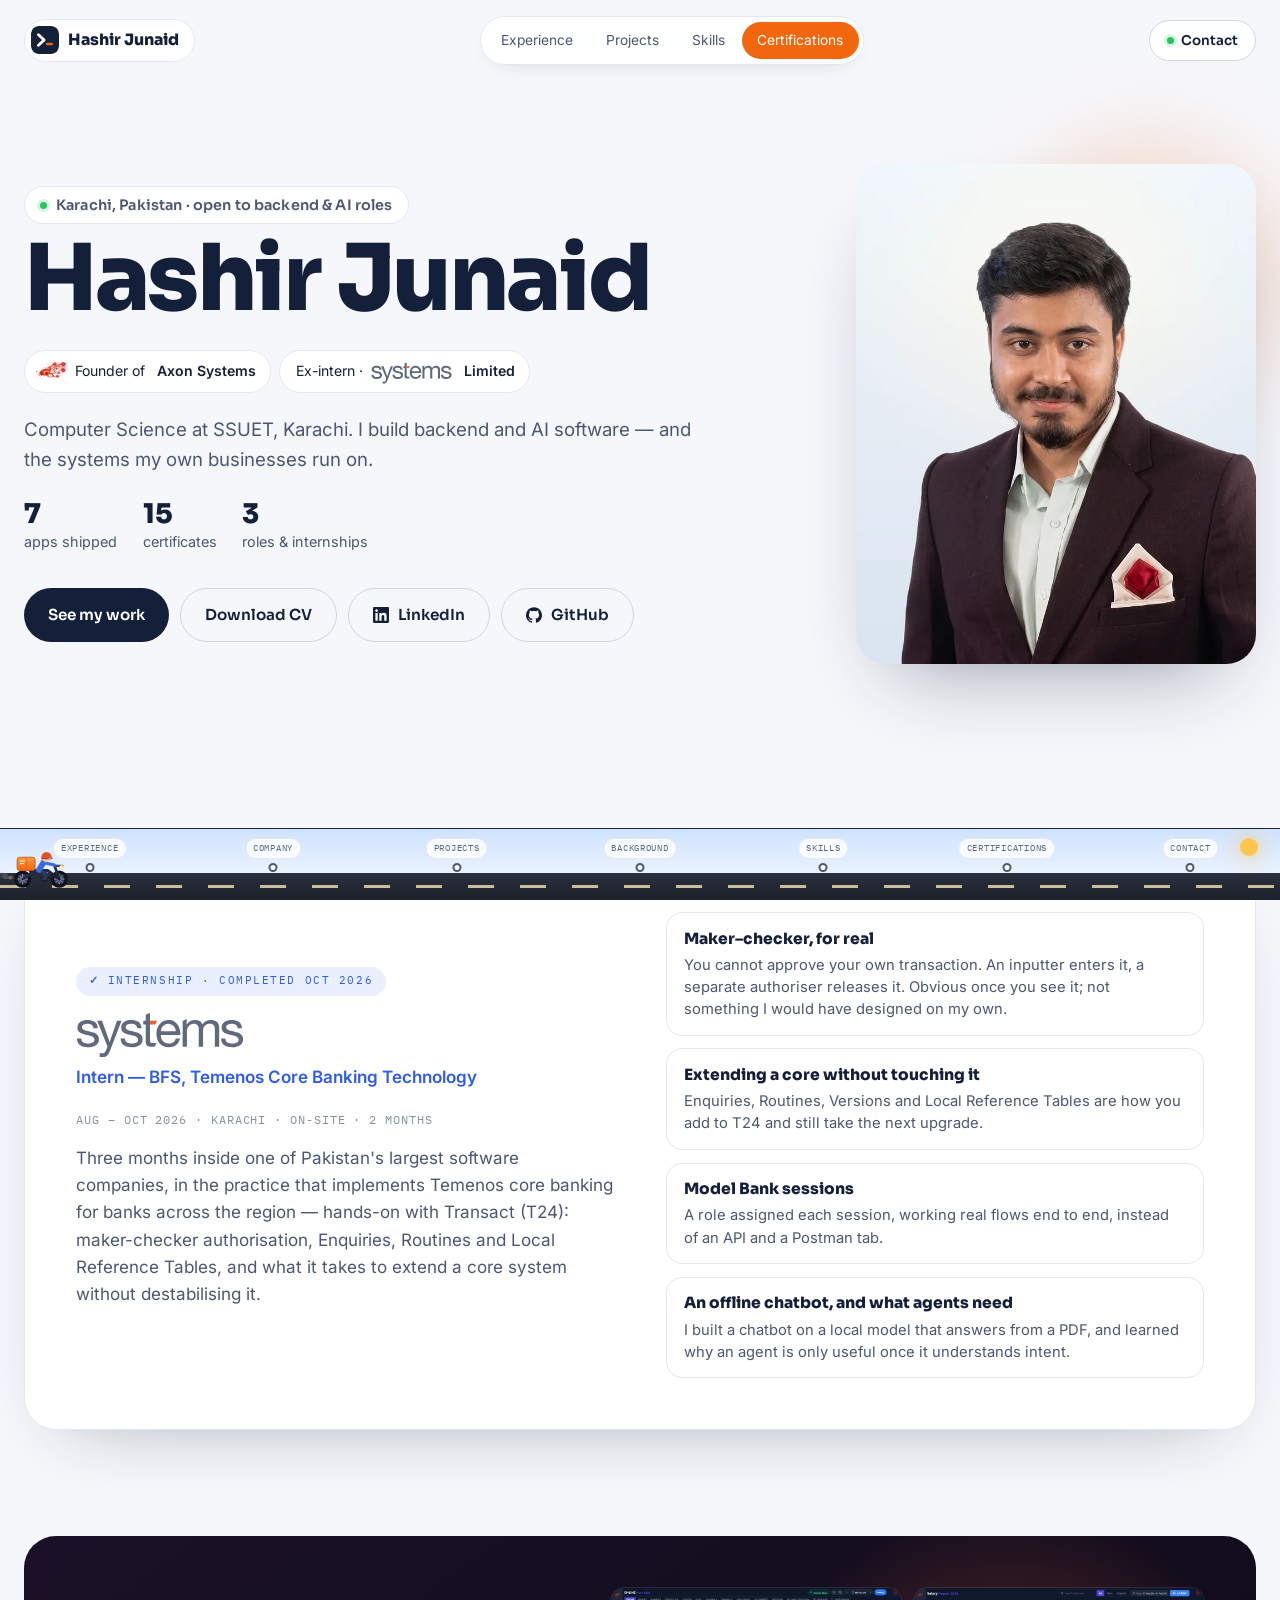
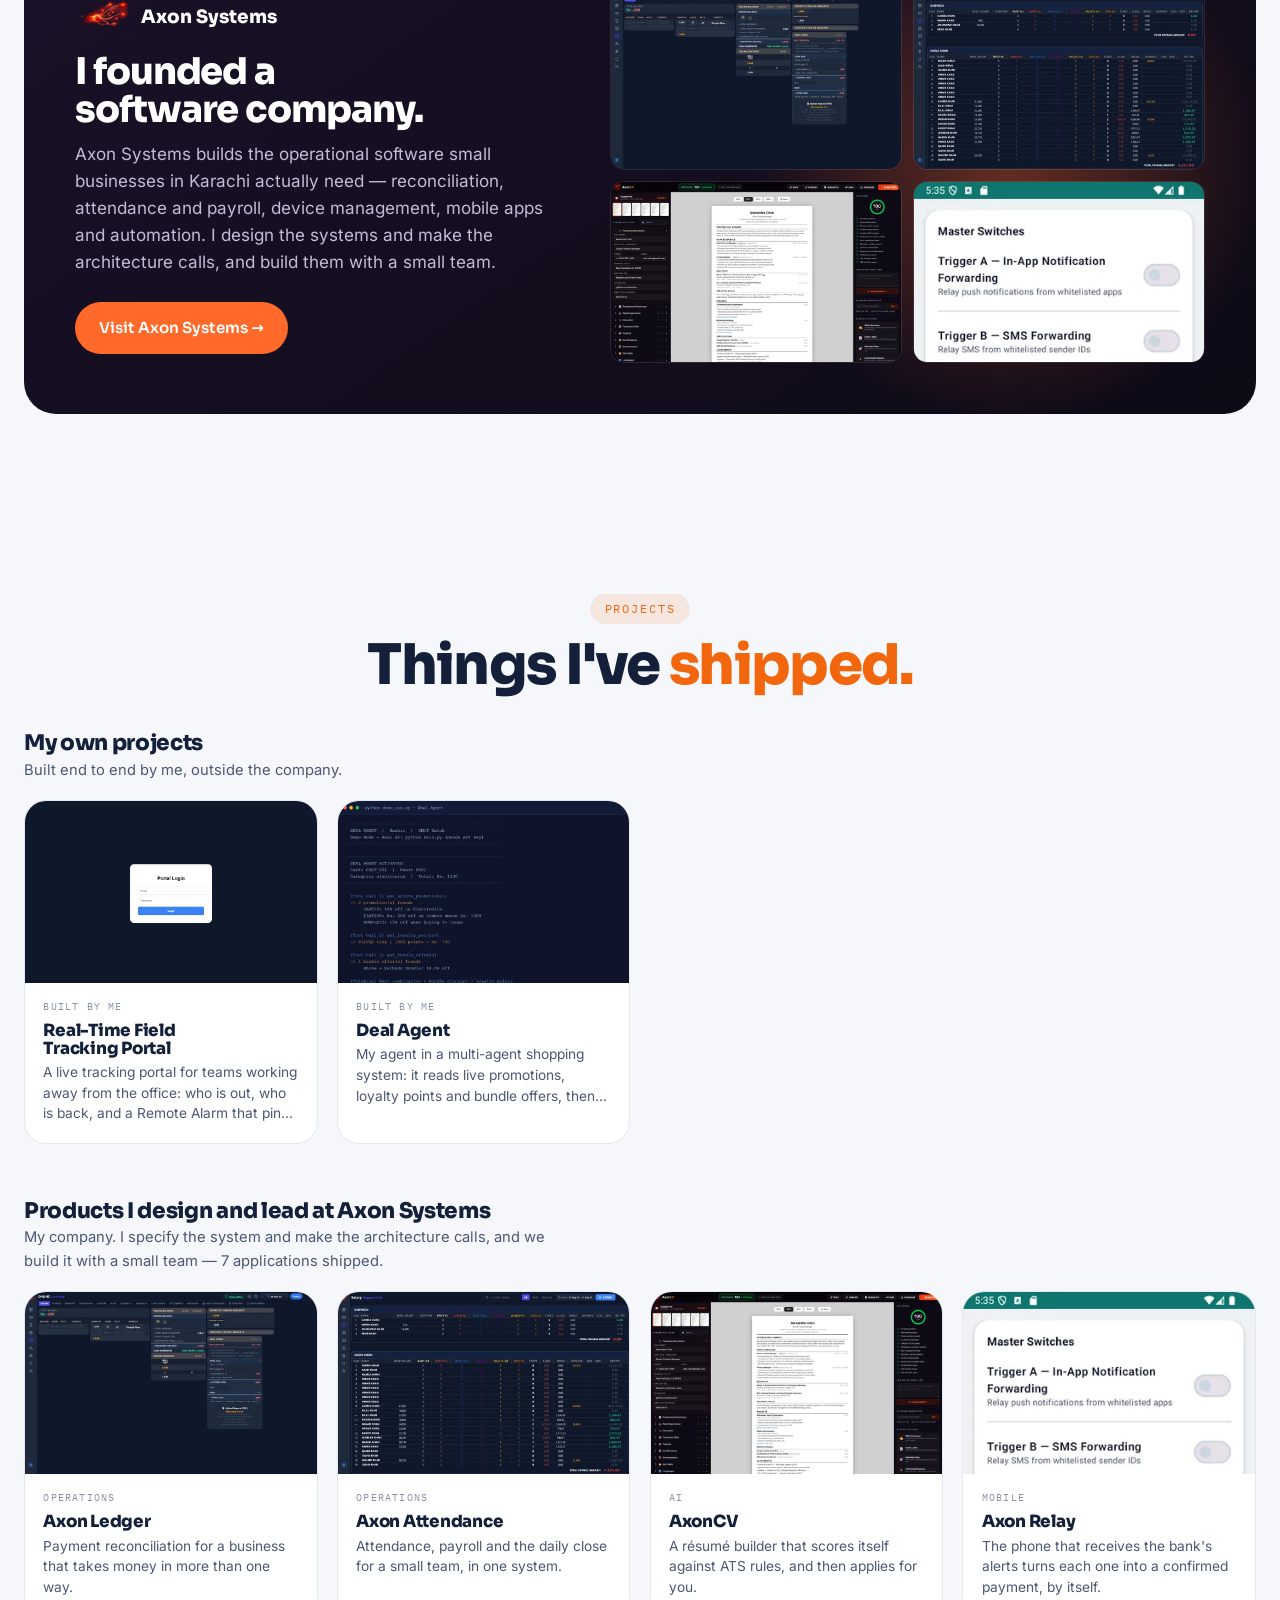
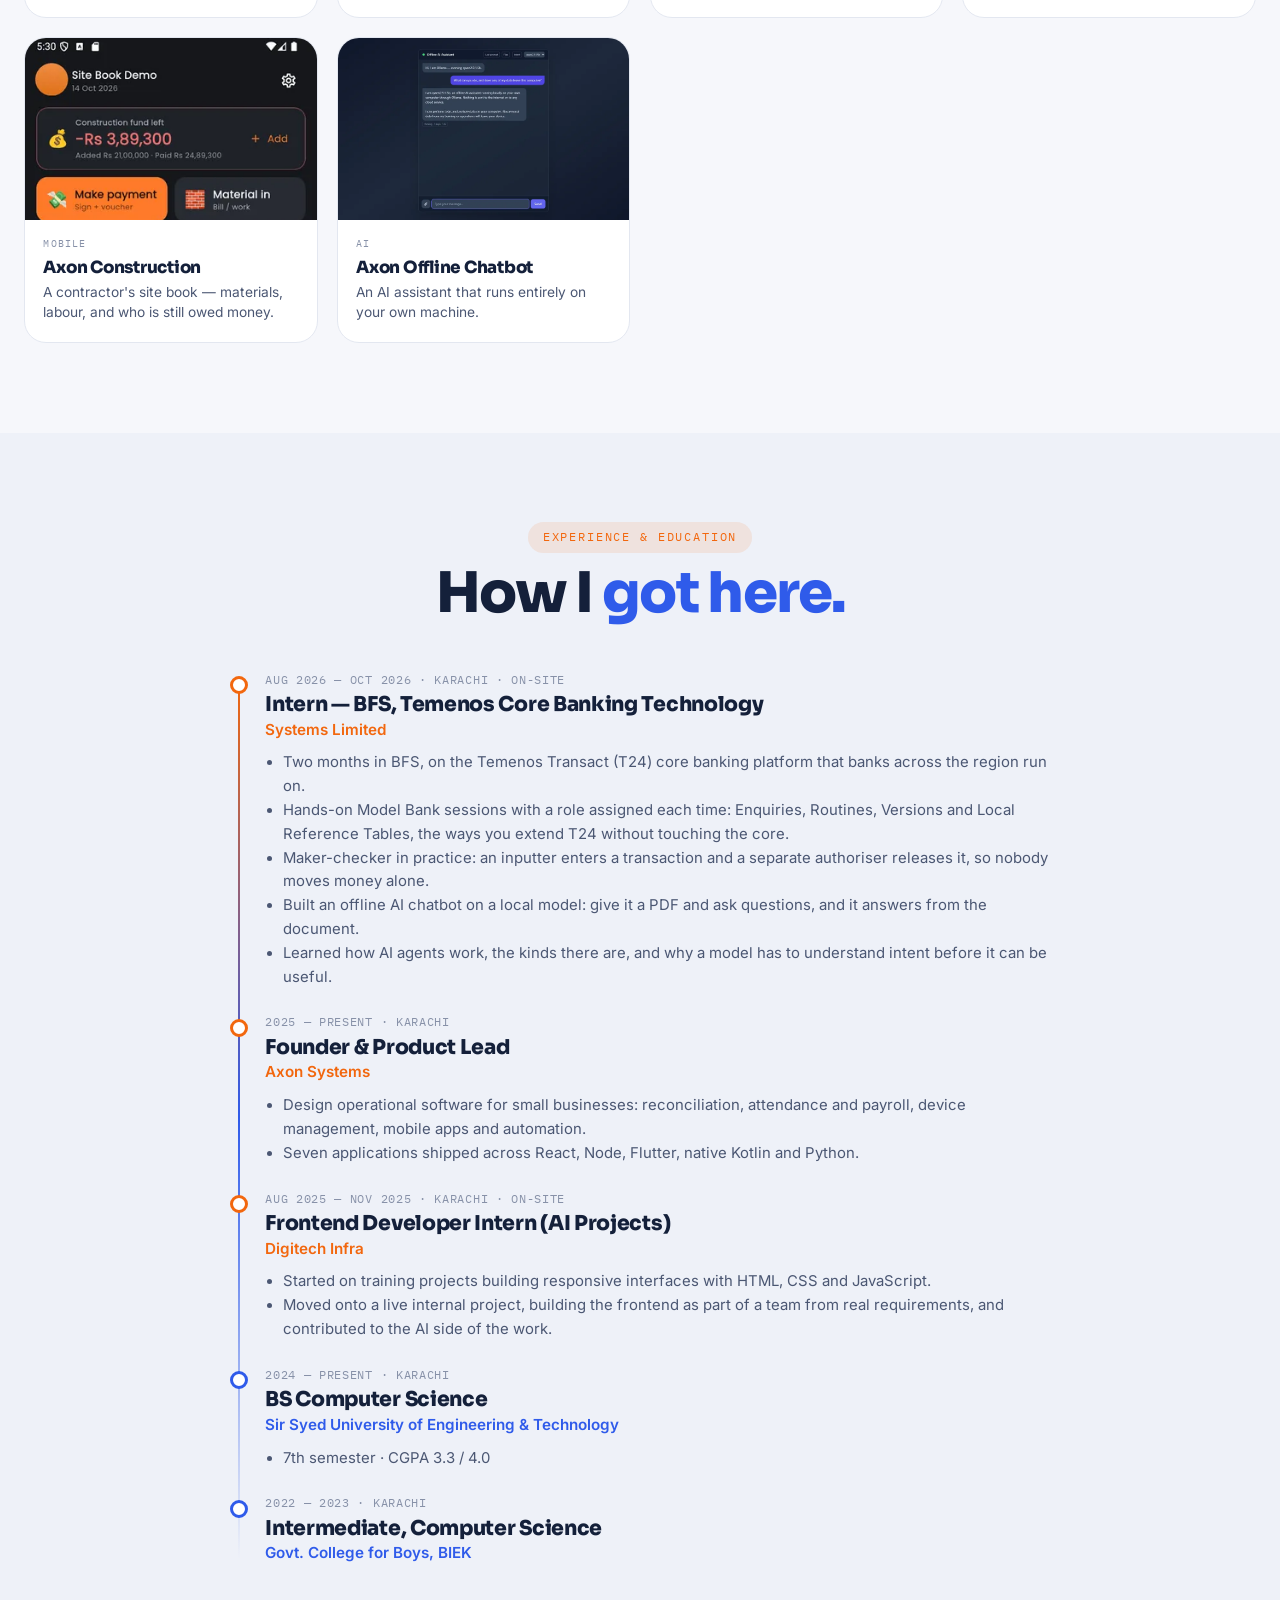
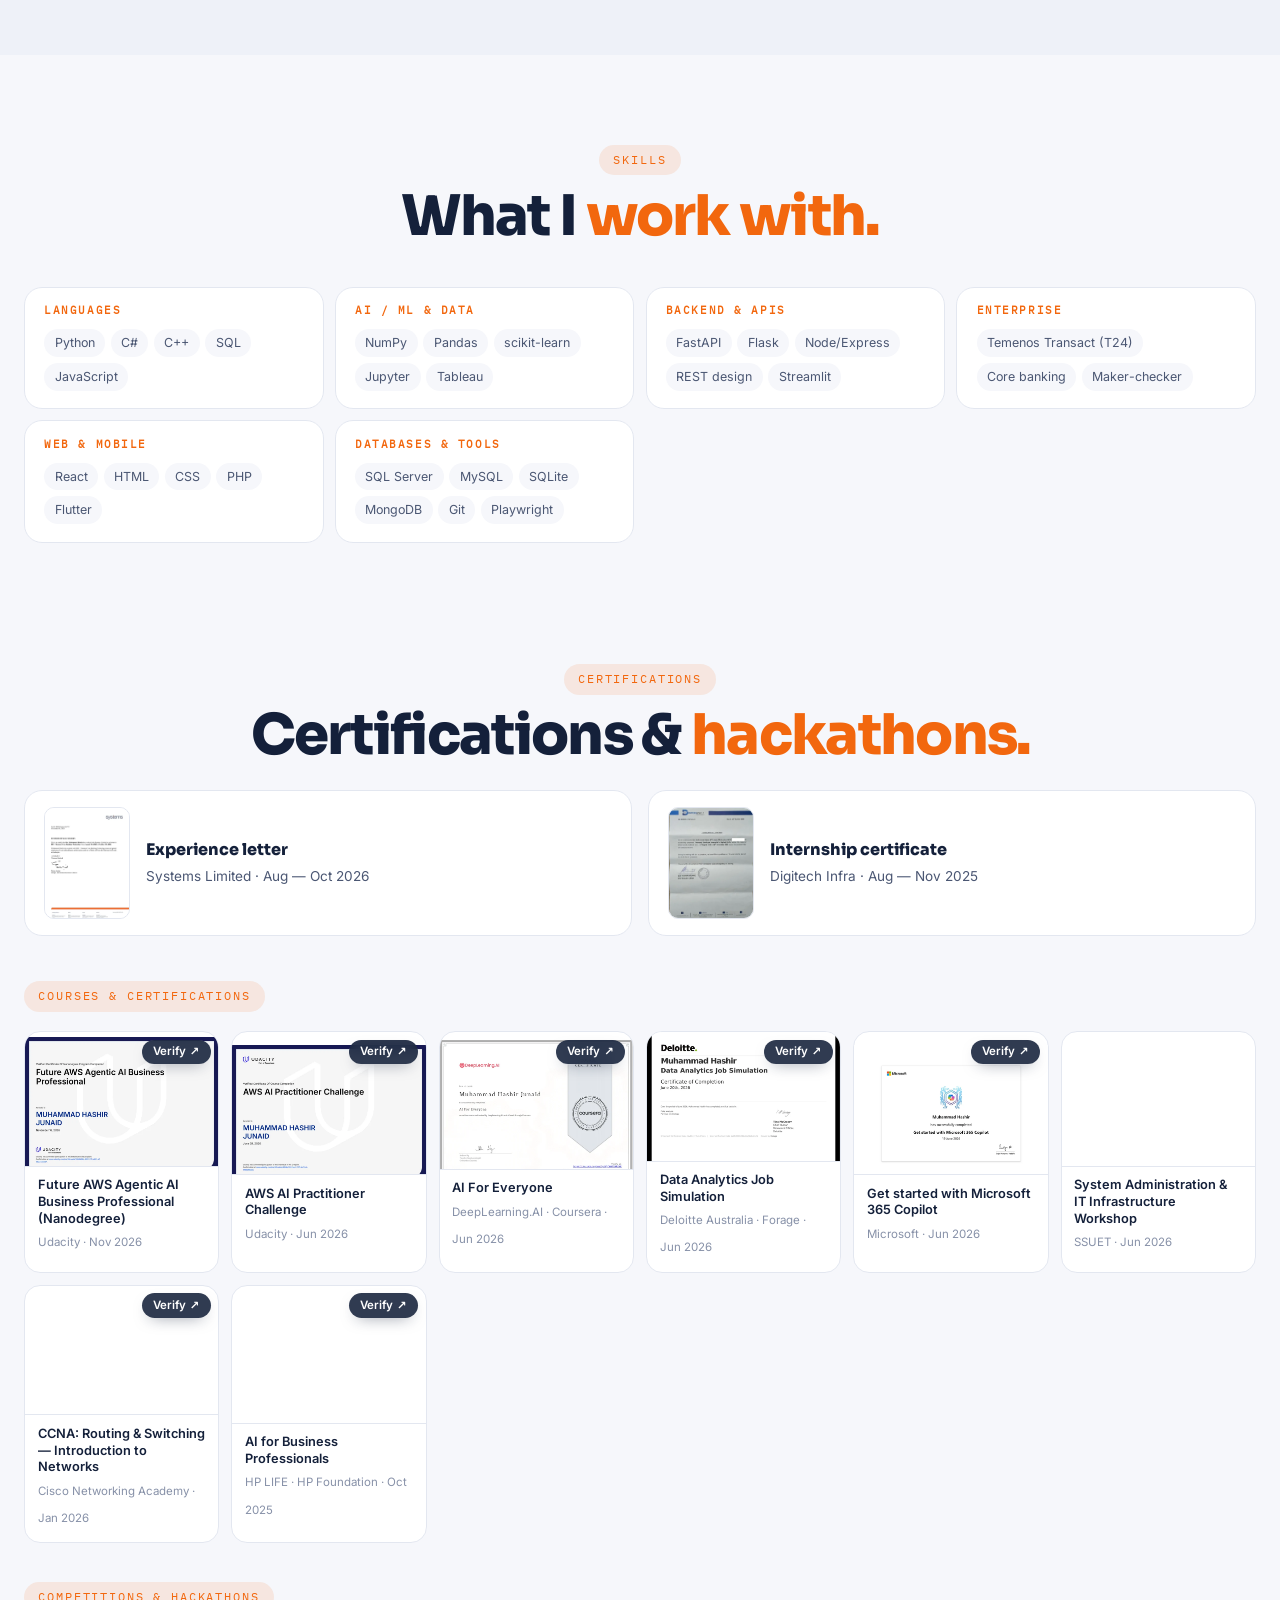
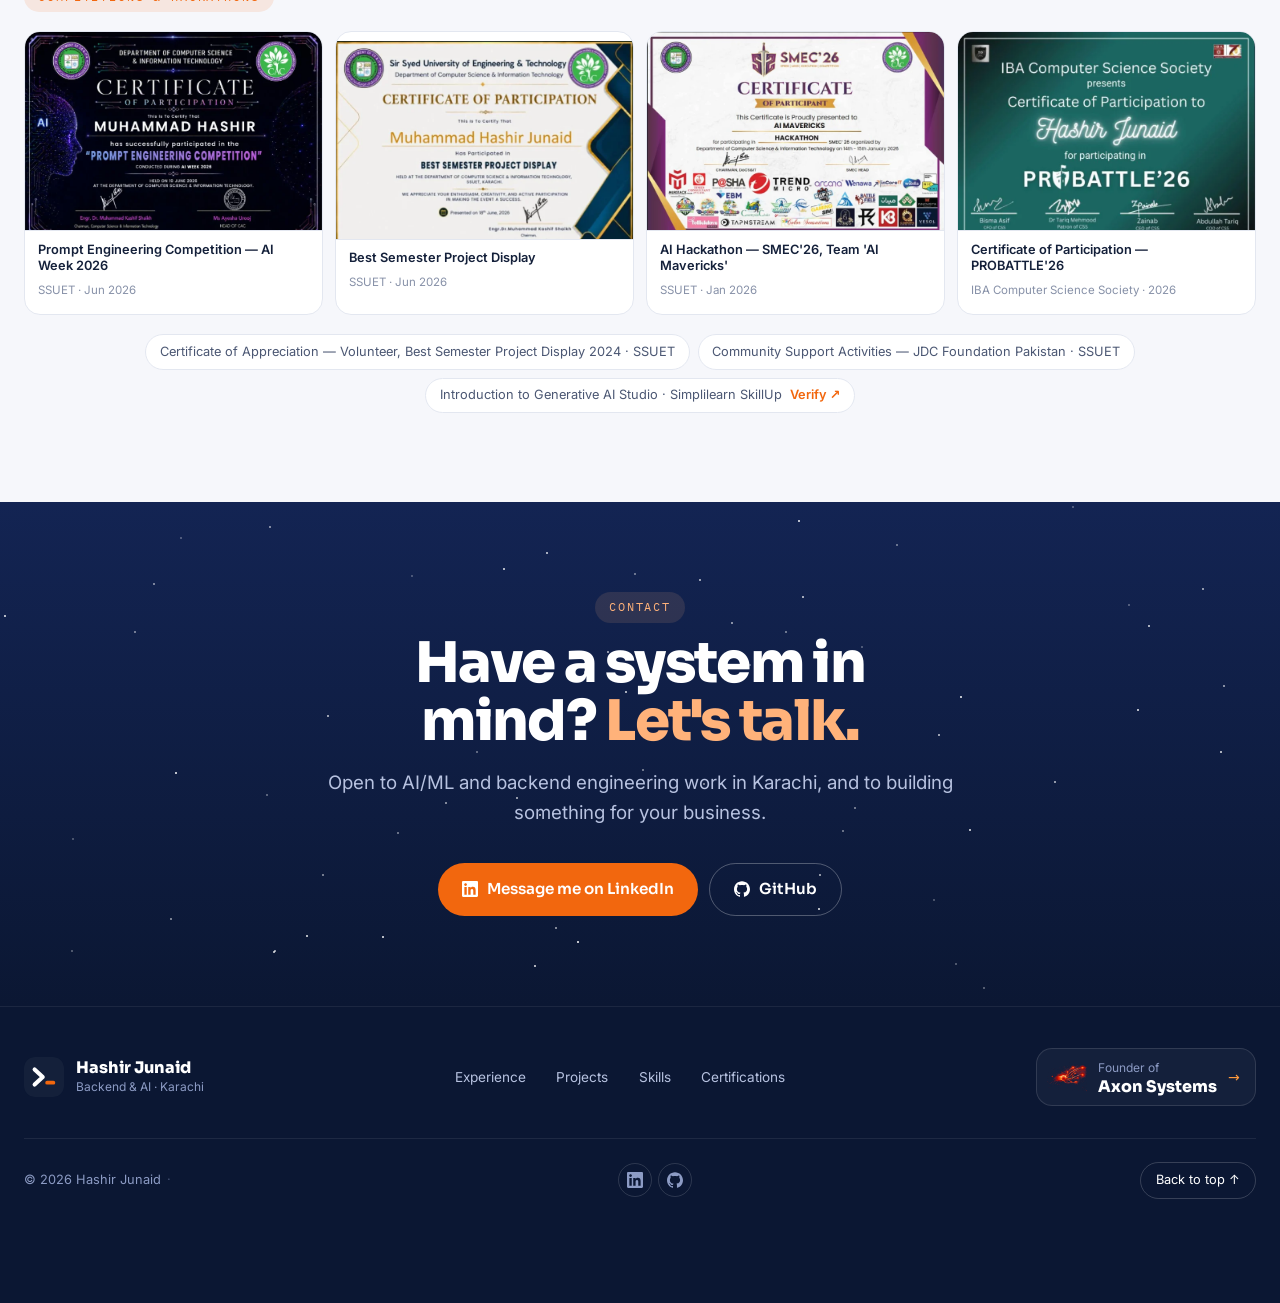
==== index.html @ 86c2da01 "Publish 2026-11-22T19:57Z" ====
<!doctype html>
<html lang="en" data-brand="portfolio">
<head>
<meta charset="utf-8">
<meta name="viewport" content="width=device-width, initial-scale=1">
<title>Hashir Junaid — Backend &amp; AI Developer | Axon Systems</title>
<meta name="description" content="Hashir Junaid: backend &amp; AI developer in Karachi, founder of Axon Systems, ex-intern at Systems Limited (Temenos core banking). Projects &amp; certificates.">
<meta name="robots" content="index, follow, max-image-preview:large, max-snippet:-1">
<meta name="theme-color" content="#F6F7FB">
<meta name="author" content="Hashir Junaid">
<link rel="canonical" href="https://hashirjunaid.me/">
<meta property="og:site_name" content="Hashir Junaid">
<meta property="og:locale" content="en_US">
<meta property="og:type" content="profile">
<meta property="og:title" content="Hashir Junaid — Backend &amp; AI Developer | Axon Systems">
<meta property="og:description" content="Hashir Junaid: backend &amp; AI developer in Karachi, founder of Axon Systems, ex-intern at Systems Limited (Temenos core banking). Projects &amp; certificates.">
<meta property="og:url" content="https://hashirjunaid.me/">
<meta property="og:image" content="https://hashirjunaid.me/assets/og.png">
<meta property="og:image:width" content="1200">
<meta property="og:image:height" content="630">
<meta property="og:image:alt" content="Hashir Junaid — Backend &amp; AI Developer, founder of Axon Systems">
<meta name="twitter:card" content="summary_large_image">
<meta name="twitter:title" content="Hashir Junaid — Backend &amp; AI Developer | Axon Systems">
<meta name="twitter:description" content="Hashir Junaid: backend &amp; AI developer in Karachi, founder of Axon Systems, ex-intern at Systems Limited (Temenos core banking). Projects &amp; certificates.">
<meta name="twitter:image" content="https://hashirjunaid.me/assets/og.png">
<meta property="profile:first_name" content="Hashir">
<meta property="profile:last_name" content="Junaid">
<link rel="icon" href="assets/favicon.svg?v=mws9d5zi" type="image/svg+xml">
<link rel="apple-touch-icon" href="assets/apple-touch-icon.png">
<script type="application/ld+json">{"@context":"https://schema.org","@graph":[{"@type":"WebSite","@id":"https://hashirjunaid.me/#website","name":"Hashir Junaid","inLanguage":"en","publisher":{"@id":"https://hashirjunaid.me/#person"},"url":"https://hashirjunaid.me/"},{"@type":"ProfilePage","@id":"https://hashirjunaid.me/#profile","name":"Hashir Junaid — portfolio","inLanguage":"en","isPartOf":{"@id":"https://hashirjunaid.me/#website"},"mainEntity":{"@id":"https://hashirjunaid.me/#person"},"about":{"@id":"https://hashirjunaid.me/#person"},"url":"https://hashirjunaid.me/"},{"@type":"Person","@id":"https://hashirjunaid.me/#person","name":"Hashir Junaid","alternateName":["Muhammad Hashir Junaid","Muhammad Hashir"],"sameAs":["https://www.linkedin.com/in/hashir-junaid-1ab40227a","https://github.com/hashir13-debug"],"url":"https://hashirjunaid.me/","jobTitle":"Backend & AI Developer","description":"Backend and AI developer in Karachi, Computer Science student at SSUET, founder of Axon Systems, and former intern in Temenos core banking at Systems Limited.","image":"https://hashirjunaid.me/assets/avatar.webp","address":{"@type":"PostalAddress","addressLocality":"Karachi","addressRegion":"Sindh","addressCountry":"PK"},"nationality":{"@type":"Country","name":"Pakistan"},"worksFor":{"@id":"https://axonsystems.tech/#organization"},"alumniOf":[{"@type":"CollegeOrUniversity","name":"Sir Syed University of Engineering & Technology","alternateName":"SSUET","url":"https://www.ssuet.edu.pk/"},{"@type":"Organization","name":"Systems Limited","url":"https://www.systemsltd.com/"}],"knowsAbout":["Python","Backend development","REST APIs","FastAPI","Flask","Node.js","React","MongoDB","SQL","Artificial intelligence","Machine learning","Temenos Transact (T24)","Core banking","Android","Flutter"],"hasCredential":[{"@type":"EducationalOccupationalCredential","name":"Future AWS Agentic AI Business Professional (Nanodegree)","credentialCategory":"certificate","recognizedBy":{"@type":"Organization","name":"Udacity"}},{"@type":"EducationalOccupationalCredential","name":"AWS AI Practitioner Challenge","credentialCategory":"certificate","recognizedBy":{"@type":"Organization","name":"Udacity"}},{"@type":"EducationalOccupationalCredential","name":"AI For Everyone","credentialCategory":"certificate","recognizedBy":{"@type":"Organization","name":"DeepLearning.AI"}},{"@type":"EducationalOccupationalCredential","name":"Data Analytics Job Simulation","credentialCategory":"certificate","recognizedBy":{"@type":"Organization","name":"Deloitte Australia"}},{"@type":"EducationalOccupationalCredential","name":"Get started with Microsoft 365 Copilot","credentialCategory":"certificate","recognizedBy":{"@type":"Organization","name":"Microsoft"}},{"@type":"EducationalOccupationalCredential","name":"CCNA: Routing & Switching — Introduction to Networks","credentialCategory":"certificate","recognizedBy":{"@type":"Organization","name":"Cisco Networking Academy"}},{"@type":"EducationalOccupationalCredential","name":"System Administration & IT Infrastructure Workshop","credentialCategory":"certificate","recognizedBy":{"@type":"Organization","name":"SSUET"}},{"@type":"EducationalOccupationalCredential","name":"Prompt Engineering Competition — AI Week 2026","credentialCategory":"certificate","recognizedBy":{"@type":"Organization","name":"SSUET"}},{"@type":"EducationalOccupationalCredential","name":"Best Semester Project Display","credentialCategory":"certificate","recognizedBy":{"@type":"Organization","name":"SSUET"}},{"@type":"EducationalOccupationalCredential","name":"Certificate of Participation — PROBATTLE'26","credentialCategory":"certificate","recognizedBy":{"@type":"Organization","name":"IBA Computer Science Society"}},{"@type":"EducationalOccupationalCredential","name":"AI Hackathon — SMEC'26, Team 'AI Mavericks'","credentialCategory":"certificate","recognizedBy":{"@type":"Organization","name":"SSUET"}},{"@type":"EducationalOccupationalCredential","name":"AI for Business Professionals","credentialCategory":"certificate","recognizedBy":{"@type":"Organization","name":"HP LIFE"}},{"@type":"EducationalOccupationalCredential","name":"Introduction to Generative AI Studio","credentialCategory":"certificate","recognizedBy":{"@type":"Organization","name":"Simplilearn SkillUp"}},{"@type":"EducationalOccupationalCredential","name":"Certificate of Appreciation — Volunteer, Best Semester Project Display 2024","credentialCategory":"certificate","recognizedBy":{"@type":"Organization","name":"SSUET"}},{"@type":"EducationalOccupationalCredential","name":"Community Support Activities — JDC Foundation Pakistan","credentialCategory":"certificate","recognizedBy":{"@type":"Organization","name":"SSUET"}}],"knowsLanguage":["English","Urdu"]},{"@type":"Organization","@id":"https://axonsystems.tech/#organization","name":"Axon Systems","founder":{"@id":"https://hashirjunaid.me/#person"},"url":"https://axonsystems.tech/"}]}</script>
<link rel="preload" as="font" type="font/woff2" href="assets/fonts/inter-400-latin.woff2" crossorigin>
<link rel="preload" as="font" type="font/woff2" href="assets/fonts/sora-800-latin.woff2" crossorigin>
<link rel="stylesheet" href="assets/fonts.css">
<link rel="preload" as="image" href="assets/avatar.webp?v=mws9d5zi" fetchpriority="high">
<link rel="stylesheet" href="assets/portfolio.css?v=mws9d5zi">
</head>
<body>

<header class="pf-nav"><div class="pf-wrap pf-nav__in">
  <a class="pf-brand" href="#top"><img src="assets/mark.svg?v=mws9d5zi" alt=""><span>Hashir Junaid</span></a>
  <nav class="pf-links"><a href="#experience">Experience</a><a href="#projects">Projects</a><a href="#skills">Skills</a><a href="#certifications">Certifications</a></nav>
  <a class="pf-cta" href="#contact"><i></i>Contact</a>
</div></header>

<main id="top">

  <section class="pf-section pf-hero"><div class="pf-wrap pf-hero__grid">
    <div>
      <div class="pf-hello" data-r><i></i>Karachi, Pakistan &middot; open to backend &amp; AI roles</div>
      <h1 data-r data-r-delay="80">Hashir Junaid</h1>
      <div class="pf-rolepills" data-r data-r-delay="160">
        <span class="pf-rolepill"><img src="assets/axon-mark.png?v=mws9d5zi" alt="">Founder of <strong>&nbsp;Axon Systems</strong></span>
        <span class="pf-rolepill pf-rolepill--logo">Ex-intern &middot; <img class="pf-sl" src="assets/logos/systems-limited.svg" alt=""><b>&nbsp;Limited</b></span>
      </div>
      <p class="pf-lede" style="margin-top:1.4rem" data-r data-r-delay="220">Computer Science at SSUET, Karachi. I build backend and AI software &mdash; and the systems my own businesses run on.</p>
      <ul class="pf-herostats" data-r data-r-delay="250">
        <li><b>7</b> apps shipped</li>
        <li><b>15</b> certificates</li>
        <li><b>3</b> roles &amp; internships</li>
      </ul>
      <div class="pf-btns" data-r data-r-delay="280">
        <a class="pf-btn" href="#projects">See my work</a>
        <a class="pf-btn pf-btn--ghost" href="assets/hashir-junaid-cv.pdf" download data-cv>Download CV</a>
        <a class="pf-btn pf-btn--ghost" href="https://www.linkedin.com/in/hashir-junaid-1ab40227a" target="_blank" rel="noopener"><svg viewBox="0 0 24 24" width="16" height="16" fill="currentColor" aria-hidden="true"><path d="M20.447 20.452h-3.554v-5.569c0-1.328-.027-3.037-1.852-3.037-1.853 0-2.136 1.445-2.136 2.939v5.667H9.351V9h3.414v1.561h.046c.477-.9 1.637-1.85 3.37-1.85 3.601 0 4.267 2.37 4.267 5.455v6.286zM5.337 7.433c-1.144 0-2.063-.926-2.063-2.065 0-1.138.92-2.063 2.063-2.063 1.14 0 2.064.925 2.064 2.063 0 1.139-.925 2.065-2.064 2.065zm1.782 13.019H3.555V9h3.564v11.452zM22.225 0H1.771C.792 0 0 .774 0 1.729v20.542C0 23.227.792 24 1.771 24h20.451C23.2 24 24 23.227 24 22.271V1.729C24 .774 23.2 0 22.222 0h.003z"/></svg> LinkedIn</a>
        <a class="pf-btn pf-btn--ghost" href="https://github.com/hashir13-debug" target="_blank" rel="noopener"><svg viewBox="0 0 24 24" width="16" height="16" fill="currentColor" aria-hidden="true"><path d="M12 .297c-6.63 0-12 5.373-12 12 0 5.303 3.438 9.8 8.205 11.385.6.113.82-.258.82-.577 0-.285-.01-1.04-.015-2.04-3.338.724-4.042-1.61-4.042-1.61C4.422 18.07 3.633 17.7 3.633 17.7c-1.087-.744.084-.729.084-.729 1.205.084 1.838 1.236 1.838 1.236 1.07 1.835 2.809 1.305 3.495.998.108-.776.417-1.305.76-1.605-2.665-.3-5.466-1.332-5.466-5.93 0-1.31.465-2.38 1.235-3.22-.135-.303-.54-1.523.105-3.176 0 0 1.005-.322 3.3 1.23.96-.267 1.98-.399 3-.405 1.02.006 2.04.138 3 .405 2.28-1.552 3.285-1.23 3.285-1.23.645 1.653.24 2.873.12 3.176.765.84 1.23 1.91 1.23 3.22 0 4.61-2.805 5.625-5.475 5.92.42.36.81 1.096.81 2.22 0 1.606-.015 2.896-.015 3.286 0 .315.21.69.825.57C20.565 22.092 24 17.592 24 12.297c0-6.627-5.373-12-12-12"/></svg> GitHub</a>
      </div>
    </div>
    <div class="pf-portrait" data-r data-r-delay="140">
      <div class="pf-portrait__img"><img src="assets/avatar.webp?v=mws9d5zi" alt="Hashir Junaid, backend and AI developer in Karachi" width="720" height="900" fetchpriority="high"></div>
    </div>
  </div></section>

  <section class="pf-section" id="experience" style="padding-top:2rem"><div class="pf-wrap">
    <div class="pf-feature" data-r>
      <div>
        <span class="pf-feature__tag pf-feature__tag--done"><i></i>Internship &middot; Completed Oct 2026</span>
        <h2 class="pf-feature__h"><img class="pf-sl-lg" src="assets/logos/systems-limited.svg" alt="Internship at Systems Limited" width="187" height="51"></h2>
        <div class="pf-feature__role">Intern &mdash; BFS, Temenos Core Banking Technology</div>
        <div class="pf-feature__when">Aug &ndash; Oct 2026 &middot; Karachi &middot; On-site &middot; 2 months</div>
        <p>Three months inside one of Pakistan's largest software companies, in the practice that implements Temenos core banking for banks across the region &mdash; hands-on with Transact (T24): maker-checker authorisation, Enquiries, Routines and Local Reference Tables, and what it takes to extend a core system without destabilising it.</p>
      </div>
      <div>
        <ul class="pf-learned">
          <li><b>Maker&ndash;checker, for real</b>You cannot approve your own transaction. An inputter enters it, a separate authoriser releases it. Obvious once you see it; not something I would have designed on my own.</li>
          <li><b>Extending a core without touching it</b>Enquiries, Routines, Versions and Local Reference Tables are how you add to T24 and still take the next upgrade.</li>
          <li><b>Model Bank sessions</b>A role assigned each session, working real flows end to end, instead of an API and a Postman tab.</li>
          <li><b>An offline chatbot, and what agents need</b>I built a chatbot on a local model that answers from a PDF, and learned why an agent is only useful once it understands intent.</li>
        </ul>
      </div>
    </div>
  </div></section>

  <section class="pf-section" id="company" style="padding-top:1rem"><div class="pf-wrap">
    <div class="pf-founder" data-r>
      <div>
        <div class="pf-founder__mark"><img src="assets/axon-mark.png?v=mws9d5zi" alt="">Axon Systems</div>
        <h2 class="pf-founder__h">I founded a software company.</h2>
        <p>Axon Systems builds the operational software small businesses in Karachi actually need &mdash; reconciliation, attendance and payroll, device management, mobile apps and automation. I design the systems and make the architecture calls, and build them with a small team.</p>
        <div class="pf-btns" style="margin-top:1.6rem">
          <a class="pf-btn" href="https://axonsystems.tech/">Visit Axon Systems &rarr;</a>
        </div>
      </div>
      <div class="pf-founder__shots">
        <img src="assets/shots/axon-ledger/07-ledger-01-online@thumb.webp" alt="Axon Ledger — product screenshot" loading="lazy" decoding="async" width="760" height="475"><img src="assets/shots/axon-attendance/04-salary@thumb.webp" alt="Axon Attendance — product screenshot" loading="lazy" decoding="async" width="760" height="475"><img src="assets/shots/axon-cv/02-builder@thumb.webp" alt="AxonCV — product screenshot" loading="lazy" decoding="async" width="760" height="475"><img src="assets/shots/axon-relay/01-relay-launch@thumb.webp" alt="Axon Relay — product screenshot" loading="lazy" decoding="async" width="760" height="475">
      </div>
    </div>
  </div></section>

  <section class="pf-section" id="projects"><div class="pf-wrap">
    <div class="pf-center" style="margin-bottom:2.4rem">
      <p class="pf-eyebrow" data-r>Projects</p>
      <h2 data-r data-r-delay="60">Things I've <span class="pf-hi">shipped.</span></h2>
    </div>

    <div class="pf-grouphead" data-r>
      <h3>My own projects</h3>
      <p>Built end to end by me, outside the company.</p>
    </div>
    <div class="pf-projects"><button type="button" data-full="assets/shots/dispatch-portal/01-admin-login.webp" data-cap="Real-Time Field Tracking Portal" class="pf-project" data-r data-r-delay="0">
    <div class="pf-project__pic"><img src="assets/shots/dispatch-portal/01-admin-login@thumb.webp" alt="Real-Time Field Tracking Portal — product screenshot" loading="lazy" decoding="async" width="760" height="475"></div>
    <div class="pf-project__b">
      <div class="pf-project__k">Built by me</div>
      <h3>Real-Time Field Tracking Portal</h3>
      <p>A live tracking portal for teams working away from the office: who is out, who is back, and a Remote Alarm that pings anyone who has stopped responding. Runs in the browser, so nothing has to be installed on a phone.</p>
    </div>
  </button><button type="button" data-full="assets/shots/deal-agent/01-deal-agent-run.webp" data-cap="Deal Agent" class="pf-project" data-r data-r-delay="70">
    <div class="pf-project__pic"><img src="assets/shots/deal-agent/01-deal-agent-run@thumb.webp" alt="Deal Agent — product screenshot" loading="lazy" decoding="async" width="760" height="475"></div>
    <div class="pf-project__b">
      <div class="pf-project__k">Built by me</div>
      <h3>Deal Agent</h3>
      <p>My agent in a multi-agent shopping system: it reads live promotions, loyalty points and bundle offers, then applies whichever combination saves the customer most.</p>
    </div>
  </button></div>

    <div class="pf-grouphead" data-r style="margin-top:3.5rem">
      <h3>Products I design and lead at Axon Systems</h3>
      <p>My company. I specify the system and make the architecture calls, and we build it with a small team &mdash; 7 applications shipped.</p>
    </div>
    <div class="pf-projects"><a href="https://axonsystems.tech/products/axon-ledger.html" class="pf-project" data-r data-r-delay="0">
    <div class="pf-project__pic"><img src="assets/shots/axon-ledger/07-ledger-01-online@thumb.webp" alt="Axon Ledger — product screenshot" loading="lazy" decoding="async" width="760" height="475"></div>
    <div class="pf-project__b">
      <div class="pf-project__k">Operations</div>
      <h3>Axon Ledger</h3>
      <p>Payment reconciliation for a business that takes money in more than one way.</p>
    </div>
  </a><a href="https://axonsystems.tech/products/axon-attendance.html" class="pf-project" data-r data-r-delay="70">
    <div class="pf-project__pic"><img src="assets/shots/axon-attendance/04-salary@thumb.webp" alt="Axon Attendance — product screenshot" loading="lazy" decoding="async" width="760" height="475"></div>
    <div class="pf-project__b">
      <div class="pf-project__k">Operations</div>
      <h3>Axon Attendance</h3>
      <p>Attendance, payroll and the daily close for a small team, in one system.</p>
    </div>
  </a><a href="https://axonsystems.tech/products/axon-cv.html" class="pf-project" data-r data-r-delay="140">
    <div class="pf-project__pic"><img src="assets/shots/axon-cv/02-builder@thumb.webp" alt="AxonCV — product screenshot" loading="lazy" decoding="async" width="760" height="475"></div>
    <div class="pf-project__b">
      <div class="pf-project__k">AI</div>
      <h3>AxonCV</h3>
      <p>A résumé builder that scores itself against ATS rules, and then applies for you.</p>
    </div>
  </a><a href="https://axonsystems.tech/products/axon-relay.html" class="pf-project" data-r data-r-delay="210">
    <div class="pf-project__pic"><img src="assets/shots/axon-relay/01-relay-launch@thumb.webp" alt="Axon Relay — product screenshot" loading="lazy" decoding="async" width="760" height="475"></div>
    <div class="pf-project__b">
      <div class="pf-project__k">Mobile</div>
      <h3>Axon Relay</h3>
      <p>The phone that receives the bank's alerts turns each one into a confirmed payment, by itself.</p>
    </div>
  </a><a href="https://axonsystems.tech/products/axon-construction.html" class="pf-project" data-r data-r-delay="0">
    <div class="pf-project__pic"><img src="assets/shots/axon-construction/02-home@thumb.webp" alt="Axon Construction — product screenshot" loading="lazy" decoding="async" width="760" height="475"></div>
    <div class="pf-project__b">
      <div class="pf-project__k">Mobile</div>
      <h3>Axon Construction</h3>
      <p>A contractor's site book — materials, labour, and who is still owed money.</p>
    </div>
  </a><a href="https://axonsystems.tech/products/axon-offline-chatbot.html" class="pf-project" data-r data-r-delay="70">
    <div class="pf-project__pic"><img src="assets/shots/axon-offline-chatbot/02-chat-reply@thumb.webp" alt="Axon Offline Chatbot — product screenshot" loading="lazy" decoding="async" width="760" height="475"></div>
    <div class="pf-project__b">
      <div class="pf-project__k">AI</div>
      <h3>Axon Offline Chatbot</h3>
      <p>An AI assistant that runs entirely on your own machine.</p>
    </div>
  </a></div>
  </div></section>

  <section class="pf-section" id="background" style="background:var(--pf-bg-2)"><div class="pf-narrow">
    <div class="pf-center" style="margin-bottom:3rem">
      <p class="pf-eyebrow" data-r>Experience &amp; education</p>
      <h2 data-r data-r-delay="60">How I <span class="pf-hi-blue">got here.</span></h2>
    </div>
    <div class="pf-tl">
      <div class="pf-tlitem" data-kind="work" data-r data-r-delay="0">
        <div class="pf-tlwhen">Aug 2026 — Oct 2026 &middot; Karachi · On-site</div>
        <h3>Intern — BFS, Temenos Core Banking Technology</h3>
        <div class="pf-tlorg">Systems Limited</div>
        <ul><li>Two months in BFS, on the Temenos Transact (T24) core banking platform that banks across the region run on.</li><li>Hands-on Model Bank sessions with a role assigned each time: Enquiries, Routines, Versions and Local Reference Tables, the ways you extend T24 without touching the core.</li><li>Maker-checker in practice: an inputter enters a transaction and a separate authoriser releases it, so nobody moves money alone.</li><li>Built an offline AI chatbot on a local model: give it a PDF and ask questions, and it answers from the document.</li><li>Learned how AI agents work, the kinds there are, and why a model has to understand intent before it can be useful.</li></ul>
      </div><div class="pf-tlitem" data-kind="work" data-r data-r-delay="60">
        <div class="pf-tlwhen">2025 — Present &middot; Karachi</div>
        <h3>Founder &amp; Product Lead</h3>
        <div class="pf-tlorg">Axon Systems</div>
        <ul><li>Design operational software for small businesses: reconciliation, attendance and payroll, device management, mobile apps and automation.</li><li>Seven applications shipped across React, Node, Flutter, native Kotlin and Python.</li></ul>
      </div><div class="pf-tlitem" data-kind="work" data-r data-r-delay="120">
        <div class="pf-tlwhen">Aug 2025 — Nov 2025 &middot; Karachi · On-site</div>
        <h3>Frontend Developer Intern (AI Projects)</h3>
        <div class="pf-tlorg">Digitech Infra</div>
        <ul><li>Started on training projects building responsive interfaces with HTML, CSS and JavaScript.</li><li>Moved onto a live internal project, building the frontend as part of a team from real requirements, and contributed to the AI side of the work.</li></ul>
      </div><div class="pf-tlitem" data-kind="study" data-r data-r-delay="180">
        <div class="pf-tlwhen">2024 — Present &middot; Karachi</div>
        <h3>BS Computer Science</h3>
        <div class="pf-tlorg">Sir Syed University of Engineering &amp; Technology</div>
        <ul><li>7th semester · CGPA 3.3 / 4.0</li></ul>
      </div><div class="pf-tlitem" data-kind="study" data-r data-r-delay="240">
        <div class="pf-tlwhen">2022 — 2023 &middot; Karachi</div>
        <h3>Intermediate, Computer Science</h3>
        <div class="pf-tlorg">Govt. College for Boys, BIEK</div>
        
      </div>
    </div>
  </div></section>

  <section class="pf-section" id="skills"><div class="pf-wrap">
    <div class="pf-center" style="margin-bottom:2.6rem">
      <p class="pf-eyebrow" data-r>Skills</p>
      <h2 data-r data-r-delay="60">What I <span class="pf-hi">work with.</span></h2>
    </div>
    <div class="pf-skills">
      <div class="pf-skill" data-r data-r-delay="0">
        <h3>Languages</h3>
        <div class="pf-tags"><span>Python</span><span>C#</span><span>C++</span><span>SQL</span><span>JavaScript</span></div>
      </div><div class="pf-skill" data-r data-r-delay="60">
        <h3>AI / ML &amp; Data</h3>
        <div class="pf-tags"><span>NumPy</span><span>Pandas</span><span>scikit-learn</span><span>Jupyter</span><span>Tableau</span></div>
      </div><div class="pf-skill" data-r data-r-delay="120">
        <h3>Backend &amp; APIs</h3>
        <div class="pf-tags"><span>FastAPI</span><span>Flask</span><span>Node/Express</span><span>REST design</span><span>Streamlit</span></div>
      </div><div class="pf-skill" data-r data-r-delay="0">
        <h3>Enterprise</h3>
        <div class="pf-tags"><span>Temenos Transact (T24)</span><span>Core banking</span><span>Maker-checker</span></div>
      </div><div class="pf-skill" data-r data-r-delay="60">
        <h3>Web &amp; Mobile</h3>
        <div class="pf-tags"><span>React</span><span>HTML</span><span>CSS</span><span>PHP</span><span>Flutter</span></div>
      </div><div class="pf-skill" data-r data-r-delay="120">
        <h3>Databases &amp; Tools</h3>
        <div class="pf-tags"><span>SQL Server</span><span>MySQL</span><span>SQLite</span><span>MongoDB</span><span>Git</span><span>Playwright</span></div>
      </div>
    </div>
  </div></section>

  <section class="pf-section" id="certifications" style="padding-top:2rem"><div class="pf-wrap">
    <div class="pf-center" style="margin-bottom:1.6rem">
      <p class="pf-eyebrow" data-r>Certifications</p>
      <h2 data-r data-r-delay="60">Certifications &amp; <span class="pf-hi">hackathons.</span></h2>
    </div>

    <div class="pf-letters" data-r>
      <button class="pf-letter" data-full="assets/letters/systems-limited.webp" data-cap="Experience letter &mdash; Systems Limited">
             <img src="assets/letters/systems-limited@thumb.webp" alt="Experience letter from Systems Limited" loading="lazy" decoding="async">
             <div><b>Experience letter</b><span>Systems Limited &middot; Aug — Oct 2026</span></div>
           </button><button class="pf-letter" data-full="assets/letters/digitech-infra.webp" data-cap="Internship certificate &mdash; Digitech Infra">
             <img src="assets/letters/digitech-infra@thumb.webp" alt="Internship certificate from Digitech Infra" loading="lazy" decoding="async">
             <div><b>Internship certificate</b><span>Digitech Infra &middot; Aug — Nov 2025</span></div>
           </button>
    </div>

    <p class="pf-eyebrow pf-center" style="margin:2.4rem 0 1.2rem" data-r>Courses &amp; certifications</p>
    <div class="pf-certstrip">
      <div class="pf-certcard" data-r data-r-delay="0">
        <button class="pf-certmini" data-full="assets/certificates/udacity-agentic-ai.webp" data-cap="Future AWS Agentic AI Business Professional (Nanodegree) &mdash; Udacity">
          <img src="assets/certificates/udacity-agentic-ai@thumb.webp" alt="Future AWS Agentic AI Business Professional (Nanodegree) certificate — Udacity" loading="lazy" decoding="async" width="760" height="536">
          <div><b>Future AWS Agentic AI Business Professional (Nanodegree)</b><span>Udacity &middot; Nov 2026</span></div>
        </button><a class="pf-verify" href="https://www.udacity.com/certificate/e/9959d28c-9011-11f1-a601-e74923728347" target="_blank" rel="noopener" aria-label="Verify Future AWS Agentic AI Business Professional (Nanodegree) on the issuer's website">Verify <span aria-hidden="true">&#8599;</span></a>
      </div><div class="pf-certcard" data-r data-r-delay="60">
        <button class="pf-certmini" data-full="assets/certificates/udacity-aws-practitioner.webp" data-cap="AWS AI Practitioner Challenge &mdash; Udacity">
          <img src="assets/certificates/udacity-aws-practitioner@thumb.webp" alt="AWS AI Practitioner Challenge certificate — Udacity" loading="lazy" decoding="async" width="760" height="536">
          <div><b>AWS AI Practitioner Challenge</b><span>Udacity &middot; Jun 2026</span></div>
        </button><a class="pf-verify" href="https://www.udacity.com/certificate/e/854ba288-3ca2-11f1-bcf1-ab7165d45ddd" target="_blank" rel="noopener" aria-label="Verify AWS AI Practitioner Challenge on the issuer's website">Verify <span aria-hidden="true">&#8599;</span></a>
      </div><div class="pf-certcard" data-r data-r-delay="120">
        <button class="pf-certmini" data-full="assets/certificates/deeplearning-ai.webp" data-cap="AI For Everyone &mdash; DeepLearning.AI · Coursera">
          <img src="assets/certificates/deeplearning-ai@thumb.webp" alt="AI For Everyone certificate — DeepLearning.AI · Coursera" loading="lazy" decoding="async" width="760" height="536">
          <div><b>AI For Everyone</b><span>DeepLearning.AI · Coursera &middot; Jun 2026</span></div>
        </button><a class="pf-verify" href="https://www.coursera.org/account/accomplishments/verify/6QCWXI3NBPXK" target="_blank" rel="noopener" aria-label="Verify AI For Everyone on the issuer's website">Verify <span aria-hidden="true">&#8599;</span></a>
      </div><div class="pf-certcard" data-r data-r-delay="180">
        <button class="pf-certmini" data-full="assets/certificates/forage.webp" data-cap="Data Analytics Job Simulation &mdash; Deloitte Australia · Forage">
          <img src="assets/certificates/forage@thumb.webp" alt="Data Analytics Job Simulation certificate — Deloitte Australia · Forage" loading="lazy" decoding="async" width="760" height="536">
          <div><b>Data Analytics Job Simulation</b><span>Deloitte Australia · Forage &middot; Jun 2026</span></div>
        </button><a class="pf-verify" href="https://www.theforage.com/completion-certificates/9PBTqmSxAf6zZTseP/io9DzWKe3PTsiS6GG_9PBTqmSxAf6zZTseP_6a353f869486e6b21a0c2621_1781943241030_completion_certificate.pdf" target="_blank" rel="noopener" aria-label="Verify Data Analytics Job Simulation on the issuer's website">Verify <span aria-hidden="true">&#8599;</span></a>
      </div><div class="pf-certcard" data-r data-r-delay="240">
        <button class="pf-certmini" data-full="assets/certificates/microsoft-learn.webp" data-cap="Get started with Microsoft 365 Copilot &mdash; Microsoft">
          <img src="assets/certificates/microsoft-learn@thumb.webp" alt="Get started with Microsoft 365 Copilot certificate — Microsoft" loading="lazy" decoding="async" width="760" height="536">
          <div><b>Get started with Microsoft 365 Copilot</b><span>Microsoft &middot; Jun 2026</span></div>
        </button><a class="pf-verify" href="https://learn.microsoft.com/api/achievements/share/en-gb/MuhammadHashir-9686/4CGMHNGK" target="_blank" rel="noopener" aria-label="Verify Get started with Microsoft 365 Copilot on the issuer's website">Verify <span aria-hidden="true">&#8599;</span></a>
      </div><div class="pf-certcard" data-r data-r-delay="300">
        <button class="pf-certmini" data-full="assets/certificates/sysadmin-workshop.webp" data-cap="System Administration &amp; IT Infrastructure Workshop &mdash; SSUET">
          <img src="assets/certificates/sysadmin-workshop@thumb.webp" alt="System Administration &amp; IT Infrastructure Workshop certificate — SSUET" loading="lazy" decoding="async" width="760" height="536">
          <div><b>System Administration &amp; IT Infrastructure Workshop</b><span>SSUET &middot; Jun 2026</span></div>
        </button>
      </div><div class="pf-certcard" data-r data-r-delay="360">
        <button class="pf-certmini" data-full="assets/certificates/cisco-ccna.webp" data-cap="CCNA: Routing &amp; Switching — Introduction to Networks &mdash; Cisco Networking Academy">
          <img src="assets/certificates/cisco-ccna@thumb.webp" alt="CCNA: Routing &amp; Switching — Introduction to Networks certificate — Cisco Networking Academy" loading="lazy" decoding="async" width="760" height="536">
          <div><b>CCNA: Routing &amp; Switching — Introduction to Networks</b><span>Cisco Networking Academy &middot; Jan 2026</span></div>
        </button><a class="pf-verify" href="https://www.credly.com/badges/0a1ac31d-2626-4613-a43e-96648acb7786" target="_blank" rel="noopener" aria-label="Verify CCNA: Routing &amp; Switching — Introduction to Networks on the issuer's website">Verify <span aria-hidden="true">&#8599;</span></a>
      </div><div class="pf-certcard" data-r data-r-delay="420">
        <button class="pf-certmini" data-full="assets/certificates/hp-life.webp" data-cap="AI for Business Professionals &mdash; HP LIFE · HP Foundation">
          <img src="assets/certificates/hp-life@thumb.webp" alt="AI for Business Professionals certificate — HP LIFE · HP Foundation" loading="lazy" decoding="async" width="760" height="536">
          <div><b>AI for Business Professionals</b><span>HP LIFE · HP Foundation &middot; Oct 2025</span></div>
        </button><a class="pf-verify" href="https://www.life-global.org/certificate/1beb41b3-045b-4ab5-be51-3560b2cc682b" target="_blank" rel="noopener" aria-label="Verify AI for Business Professionals on the issuer's website">Verify <span aria-hidden="true">&#8599;</span></a>
      </div>
    </div>
    <p class="pf-eyebrow pf-center" style="margin:2.4rem 0 1.2rem" data-r>Competitions &amp; hackathons</p>
    <div class="pf-certstrip">
      <div class="pf-certcard" data-r data-r-delay="0">
        <button class="pf-certmini" data-full="assets/certificates/prompt-engineering.webp" data-cap="Prompt Engineering Competition — AI Week 2026 &mdash; SSUET">
          <img src="assets/certificates/prompt-engineering@thumb.webp" alt="Prompt Engineering Competition — AI Week 2026 certificate" loading="lazy" decoding="async" width="760" height="536">
          <div><b>Prompt Engineering Competition — AI Week 2026</b><span>SSUET &middot; Jun 2026</span></div>
        </button>
      </div><div class="pf-certcard" data-r data-r-delay="60">
        <button class="pf-certmini" data-full="assets/certificates/best-semester.webp" data-cap="Best Semester Project Display &mdash; SSUET">
          <img src="assets/certificates/best-semester@thumb.webp" alt="Best Semester Project Display certificate" loading="lazy" decoding="async" width="760" height="536">
          <div><b>Best Semester Project Display</b><span>SSUET &middot; Jun 2026</span></div>
        </button>
      </div><div class="pf-certcard" data-r data-r-delay="120">
        <button class="pf-certmini" data-full="assets/certificates/smec-26.webp" data-cap="AI Hackathon — SMEC'26, Team 'AI Mavericks' &mdash; SSUET">
          <img src="assets/certificates/smec-26@thumb.webp" alt="AI Hackathon — SMEC'26, Team 'AI Mavericks' certificate" loading="lazy" decoding="async" width="760" height="536">
          <div><b>AI Hackathon — SMEC'26, Team 'AI Mavericks'</b><span>SSUET &middot; Jan 2026</span></div>
        </button>
      </div><div class="pf-certcard" data-r data-r-delay="180">
        <button class="pf-certmini" data-full="assets/certificates/probattle.webp" data-cap="Certificate of Participation — PROBATTLE'26 &mdash; IBA Computer Science Society">
          <img src="assets/certificates/probattle@thumb.webp" alt="Certificate of Participation — PROBATTLE'26 certificate" loading="lazy" decoding="async" width="760" height="536">
          <div><b>Certificate of Participation — PROBATTLE'26</b><span>IBA Computer Science Society &middot; 2026</span></div>
        </button>
      </div>
    </div>

    <div class="pf-badges" data-r>
      <span>Certificate of Appreciation — Volunteer, Best Semester Project Display 2024 &middot; SSUET</span><span>Community Support Activities — JDC Foundation Pakistan &middot; SSUET</span><a href="https://simpli-web.app.link/e/V26LYA1xh8b" target="_blank" rel="noopener" aria-label="Verify Introduction to Generative AI Studio on the issuer's website">Introduction to Generative AI Studio &middot; Simplilearn SkillUp <b>Verify &#8599;</b></a>
    </div>
  </div></section>

  <section class="pf-section pf-night pf-center" id="contact" style="overflow:hidden">
    <div class="pf-stars" data-stars aria-hidden="true"></div>
    <div class="pf-narrow">
      <p class="pf-eyebrow" data-r>Contact</p>
      <h2 data-r data-r-delay="60">Have a system in mind? <span style="color:#FFB27A">Let's talk.</span></h2>
      <p class="pf-lede" data-r data-r-delay="120" style="margin-top:1.1rem">Open to AI/ML and backend engineering work in Karachi, and to building something for your business.</p>
      <div class="pf-btns" data-r data-r-delay="180">
        
        <a class="pf-btn" href="https://www.linkedin.com/in/hashir-junaid-1ab40227a" target="_blank" rel="noopener"><svg viewBox="0 0 24 24" width="16" height="16" fill="currentColor" aria-hidden="true"><path d="M20.447 20.452h-3.554v-5.569c0-1.328-.027-3.037-1.852-3.037-1.853 0-2.136 1.445-2.136 2.939v5.667H9.351V9h3.414v1.561h.046c.477-.9 1.637-1.85 3.37-1.85 3.601 0 4.267 2.37 4.267 5.455v6.286zM5.337 7.433c-1.144 0-2.063-.926-2.063-2.065 0-1.138.92-2.063 2.063-2.063 1.14 0 2.064.925 2.064 2.063 0 1.139-.925 2.065-2.064 2.065zm1.782 13.019H3.555V9h3.564v11.452zM22.225 0H1.771C.792 0 0 .774 0 1.729v20.542C0 23.227.792 24 1.771 24h20.451C23.2 24 24 23.227 24 22.271V1.729C24 .774 23.2 0 22.222 0h.003z"/></svg> Message me on LinkedIn</a>
        <a class="pf-btn pf-btn--ghost" href="https://github.com/hashir13-debug" target="_blank" rel="noopener"><svg viewBox="0 0 24 24" width="16" height="16" fill="currentColor" aria-hidden="true"><path d="M12 .297c-6.63 0-12 5.373-12 12 0 5.303 3.438 9.8 8.205 11.385.6.113.82-.258.82-.577 0-.285-.01-1.04-.015-2.04-3.338.724-4.042-1.61-4.042-1.61C4.422 18.07 3.633 17.7 3.633 17.7c-1.087-.744.084-.729.084-.729 1.205.084 1.838 1.236 1.838 1.236 1.07 1.835 2.809 1.305 3.495.998.108-.776.417-1.305.76-1.605-2.665-.3-5.466-1.332-5.466-5.93 0-1.31.465-2.38 1.235-3.22-.135-.303-.54-1.523.105-3.176 0 0 1.005-.322 3.3 1.23.96-.267 1.98-.399 3-.405 1.02.006 2.04.138 3 .405 2.28-1.552 3.285-1.23 3.285-1.23.645 1.653.24 2.873.12 3.176.765.84 1.23 1.91 1.23 3.22 0 4.61-2.805 5.625-5.475 5.92.42.36.81 1.096.81 2.22 0 1.606-.015 2.896-.015 3.286 0 .315.21.69.825.57C20.565 22.092 24 17.592 24 12.297c0-6.627-5.373-12-12-12"/></svg> GitHub</a>
      </div>
    </div>
  </section>
</main>

<footer class="pf-foot"><div class="pf-wrap">
  <div class="pf-foot__top">
    <a class="pf-foot__me" href="#top"><img src="assets/mark.svg?v=mws9d5zi" alt=""><span><b>Hashir Junaid</b><small>Backend &amp; AI &middot; Karachi</small></span></a>
    <nav class="pf-foot__links"><a href="#experience">Experience</a><a href="#projects">Projects</a><a href="#skills">Skills</a><a href="#certifications">Certifications</a></nav>
    <a class="pf-foot__axon" href="https://axonsystems.tech/"><img src="assets/axon-mark.png?v=mws9d5zi" alt=""><span><small>Founder of</small><b>Axon Systems</b></span><i aria-hidden="true">&rarr;</i></a>
  </div>
  <div class="pf-foot__bottom">
    <span>&copy; 2026 Hashir Junaid<button class="pf-dot" type="button" data-logkey tabindex="-1" aria-hidden="true">&middot;</button></span>
    <span class="pf-foot__social">
      <a href="https://www.linkedin.com/in/hashir-junaid-1ab40227a" target="_blank" rel="noopener" aria-label="LinkedIn"><svg viewBox="0 0 24 24" width="16" height="16" fill="currentColor" aria-hidden="true"><path d="M20.447 20.452h-3.554v-5.569c0-1.328-.027-3.037-1.852-3.037-1.853 0-2.136 1.445-2.136 2.939v5.667H9.351V9h3.414v1.561h.046c.477-.9 1.637-1.85 3.37-1.85 3.601 0 4.267 2.37 4.267 5.455v6.286zM5.337 7.433c-1.144 0-2.063-.926-2.063-2.065 0-1.138.92-2.063 2.063-2.063 1.14 0 2.064.925 2.064 2.063 0 1.139-.925 2.065-2.064 2.065zm1.782 13.019H3.555V9h3.564v11.452zM22.225 0H1.771C.792 0 0 .774 0 1.729v20.542C0 23.227.792 24 1.771 24h20.451C23.2 24 24 23.227 24 22.271V1.729C24 .774 23.2 0 22.222 0h.003z"/></svg></a>
      <a href="https://github.com/hashir13-debug" target="_blank" rel="noopener" aria-label="GitHub"><svg viewBox="0 0 24 24" width="16" height="16" fill="currentColor" aria-hidden="true"><path d="M12 .297c-6.63 0-12 5.373-12 12 0 5.303 3.438 9.8 8.205 11.385.6.113.82-.258.82-.577 0-.285-.01-1.04-.015-2.04-3.338.724-4.042-1.61-4.042-1.61C4.422 18.07 3.633 17.7 3.633 17.7c-1.087-.744.084-.729.084-.729 1.205.084 1.838 1.236 1.838 1.236 1.07 1.835 2.809 1.305 3.495.998.108-.776.417-1.305.76-1.605-2.665-.3-5.466-1.332-5.466-5.93 0-1.31.465-2.38 1.235-3.22-.135-.303-.54-1.523.105-3.176 0 0 1.005-.322 3.3 1.23.96-.267 1.98-.399 3-.405 1.02.006 2.04.138 3 .405 2.28-1.552 3.285-1.23 3.285-1.23.645 1.653.24 2.873.12 3.176.765.84 1.23 1.91 1.23 3.22 0 4.61-2.805 5.625-5.475 5.92.42.36.81 1.096.81 2.22 0 1.606-.015 2.896-.015 3.286 0 .315.21.69.825.57C20.565 22.092 24 17.592 24 12.297c0-6.627-5.373-12-12-12"/></svg></a>
    </span>
    <button class="pf-foot__top-btn" type="button" data-top>Back to top <span aria-hidden="true">&uarr;</span></button>
  </div>
</div></footer>

<div class="pf-road" data-road aria-hidden="true">
  <div class="pf-road__sun"></div>
  <div class="pf-road__progress"></div>
  <div class="pf-road__stop" data-for="#experience" title="Go to Experience" data-long="Experience" data-abbr="Exp"><span>Experience</span></div><div class="pf-road__stop" data-for="#company" title="Go to Company" data-long="Company" data-abbr="Axon"><span>Company</span></div><div class="pf-road__stop" data-for="#projects" title="Go to Projects" data-long="Projects" data-abbr="Work"><span>Projects</span></div><div class="pf-road__stop" data-for="#background" title="Go to Background" data-long="Background" data-abbr="About"><span>Background</span></div><div class="pf-road__stop" data-for="#skills" title="Go to Skills" data-long="Skills" data-abbr="Skills"><span>Skills</span></div><div class="pf-road__stop" data-for="#certifications" title="Go to Certifications" data-long="Certifications" data-abbr="Certs"><span>Certifications</span></div><div class="pf-road__stop" data-for="#contact" title="Go to Contact" data-long="Contact" data-abbr="Contact"><span>Contact</span></div>
  <div class="pf-road__lane"></div>
  <div class="pf-rider" title="Back to top"><div class="pf-beam"></div><svg aria-hidden="true" focusable="false" xmlns="http://www.w3.org/2000/svg" viewBox="0 0 200 140" fill="none"
     role="img" aria-label="A delivery rider">
  
  <defs>
    <linearGradient id="rBox" x1="0" y1="0" x2="0" y2="1">
      <stop offset="0" stop-color="#FF9A3D"/>
      <stop offset="1" stop-color="#F2670E"/>
    </linearGradient>
    <linearGradient id="rBike" x1="0" y1="0" x2="1" y2="1">
      <stop offset="0" stop-color="#2B3550"/>
      <stop offset="1" stop-color="#151C2E"/>
    </linearGradient>
  </defs>
  
  <g id="r-exhaust" opacity=".55">
    <circle cx="26" cy="104" r="5"   fill="#C9D2E4" opacity=".55"/>
    <circle cx="14" cy="100" r="7.5" fill="#C9D2E4" opacity=".35"/>
    <circle cx="2"  cy="96"  r="10"  fill="#C9D2E4" opacity=".18"/>
  </g>
  
  <g id="r-wheel-back">
    <circle cx="58" cy="108" r="22" fill="#10131E"/>
    <circle cx="58" cy="108" r="13" fill="#39415C"/>
    <circle cx="58" cy="108" r="4.5" fill="#C9D2E4"/>
    <g stroke="#C9D2E4" stroke-width="2" stroke-linecap="round" opacity=".7">
      <path d="M58 95.5 V120.5"/><path d="M45.5 108 H70.5"/>
      <path d="M49.2 99.2 66.8 116.8"/><path d="M66.8 99.2 49.2 116.8"/>
    </g>
  </g>
  
  <g id="r-wheel-front">
    <circle cx="152" cy="108" r="22" fill="#10131E"/>
    <circle cx="152" cy="108" r="13" fill="#39415C"/>
    <circle cx="152" cy="108" r="4.5" fill="#C9D2E4"/>
    <g stroke="#C9D2E4" stroke-width="2" stroke-linecap="round" opacity=".7">
      <path d="M152 95.5 V120.5"/><path d="M139.5 108 H164.5"/>
      <path d="M143.2 99.2 160.8 116.8"/><path d="M160.8 99.2 143.2 116.8"/>
    </g>
  </g>
  
  <g id="r-body">
    
    <path d="M58 108 L92 86 H122 L152 108" stroke="url(#rBike)" stroke-width="7.5"
          stroke-linecap="round" stroke-linejoin="round"/>
    <path d="M92 86 L104 104 H132" stroke="url(#rBike)" stroke-width="5.5" stroke-linecap="round"/>
    
    <path d="M152 108 L140 74" stroke="url(#rBike)" stroke-width="7" stroke-linecap="round"/>
    <path d="M140 74 H160" stroke="#39415C" stroke-width="6" stroke-linecap="round"/>
    
    <circle cx="158" cy="78" r="6" fill="#FFD98A"/>
    <circle cx="158" cy="78" r="2.4" fill="#fff"/>
    
    <path d="M78 84 H104 a6 6 0 0 1 0 8 H78 a4 4 0 0 1 0-8Z" fill="#20283D"/>
    
    <g id="r-box">
      <rect x="44" y="52" width="46" height="34" rx="6" fill="url(#rBox)"/>
      <rect x="44" y="52" width="46" height="34" rx="6" stroke="#B94E08" stroke-width="2"/>
      <path d="M67 52 V86" stroke="#B94E08" stroke-width="2" opacity=".5"/>
      <path d="M52 62 h12 M52 68 h8" stroke="#fff" stroke-width="2.4" stroke-linecap="round" opacity=".85"/>
    </g>
    
    <g id="r-person">
      
      <path d="M101 86 L118 94 L114 110" stroke="#2F3A57" stroke-width="9"
            stroke-linecap="round" stroke-linejoin="round"/>
      <path d="M110 112 h9" stroke="#1B2236" stroke-width="5" stroke-linecap="round"/>
      
      <path d="M100 84 L114 62" stroke="#3B6BE0" stroke-width="15" stroke-linecap="round"/>
      
      <path d="M112 66 L140 72" stroke="#3B6BE0" stroke-width="8" stroke-linecap="round"/>
      
      <circle cx="119" cy="52" r="13" fill="#F0C9A4"/>
      <path d="M106.5 50 a13 13 0 0 1 25.5 -1 v3 h-25.5Z" fill="#E8501B"/>
      <path d="M106 52 h27 a3 3 0 0 1 0 5 h-27Z" fill="#C43F12"/>
      <path d="M128 52 a8 8 0 0 1 3 7 l-8 -1Z" fill="#9FC4FF" opacity=".9"/>
    </g>
  </g>
</svg>
</div>
</div>
<script src="assets/portfolio.js?v=mws9d5zi" defer></script>
<script>window.__visit={"endpoint":"https://script.google.com/macros/s/AKfycbwnRuq_QsObKcA_D1HWyAIx5LwlNRXFtO9GyD9npajEY-5V8hHDnDEmbQpCcthvyTMK/exec","sheet":""};</script>
<script src="assets/visitlog.js?v=mws9d5zi" defer></script>
</body>
</html>
---- assets/fonts.css ----
@font-face {
  font-family: 'IBM Plex Mono';
  font-style: normal;
  font-weight: 400;
  font-display: swap;
  src: url('fonts/ibm-plex-mono-400-latin-ext.woff2') format('woff2');
  unicode-range: U+0100-02BA, U+02BD-02C5, U+02C7-02CC, U+02CE-02D7, U+02DD-02FF, U+0304, U+0308, U+0329, U+1D00-1DBF, U+1E00-1E9F, U+1EF2-1EFF, U+2020, U+20A0-20AB, U+20AD-20C4, U+2113, U+2C60-2C7F, U+A720-A7FF;
}

@font-face {
  font-family: 'IBM Plex Mono';
  font-style: normal;
  font-weight: 400;
  font-display: swap;
  src: url('fonts/ibm-plex-mono-400-latin.woff2') format('woff2');
  unicode-range: U+0000-00FF, U+0131, U+0152-0153, U+02BB-02BC, U+02C6, U+02DA, U+02DC, U+0304, U+0308, U+0329, U+2000-206F, U+20AC, U+2122, U+2191, U+2193, U+2212, U+2215, U+FEFF, U+FFFD;
}

@font-face {
  font-family: 'Inter';
  font-style: normal;
  font-weight: 400;
  font-display: swap;
  src: url('fonts/inter-400-latin-ext.woff2') format('woff2');
  unicode-range: U+0100-02BA, U+02BD-02C5, U+02C7-02CC, U+02CE-02D7, U+02DD-02FF, U+0304, U+0308, U+0329, U+1D00-1DBF, U+1E00-1E9F, U+1EF2-1EFF, U+2020, U+20A0-20AB, U+20AD-20C4, U+2113, U+2C60-2C7F, U+A720-A7FF;
}

@font-face {
  font-family: 'Inter';
  font-style: normal;
  font-weight: 400;
  font-display: swap;
  src: url('fonts/inter-400-latin.woff2') format('woff2');
  unicode-range: U+0000-00FF, U+0131, U+0152-0153, U+02BB-02BC, U+02C6, U+02DA, U+02DC, U+0304, U+0308, U+0329, U+2000-206F, U+20AC, U+2122, U+2191, U+2193, U+2212, U+2215, U+FEFF, U+FFFD;
}

@font-face {
  font-family: 'Inter';
  font-style: normal;
  font-weight: 600;
  font-display: swap;
  src: url('fonts/inter-600-latin-ext.woff2') format('woff2');
  unicode-range: U+0100-02BA, U+02BD-02C5, U+02C7-02CC, U+02CE-02D7, U+02DD-02FF, U+0304, U+0308, U+0329, U+1D00-1DBF, U+1E00-1E9F, U+1EF2-1EFF, U+2020, U+20A0-20AB, U+20AD-20C4, U+2113, U+2C60-2C7F, U+A720-A7FF;
}

@font-face {
  font-family: 'Inter';
  font-style: normal;
  font-weight: 600;
  font-display: swap;
  src: url('fonts/inter-600-latin.woff2') format('woff2');
  unicode-range: U+0000-00FF, U+0131, U+0152-0153, U+02BB-02BC, U+02C6, U+02DA, U+02DC, U+0304, U+0308, U+0329, U+2000-206F, U+20AC, U+2122, U+2191, U+2193, U+2212, U+2215, U+FEFF, U+FFFD;
}

@font-face {
  font-family: 'Plus Jakarta Sans';
  font-style: normal;
  font-weight: 700;
  font-display: swap;
  src: url('fonts/plus-jakarta-sans-700-latin-ext.woff2') format('woff2');
  unicode-range: U+0100-02BA, U+02BD-02C5, U+02C7-02CC, U+02CE-02D7, U+02DD-02FF, U+0304, U+0308, U+0329, U+1D00-1DBF, U+1E00-1E9F, U+1EF2-1EFF, U+2020, U+20A0-20AB, U+20AD-20C4, U+2113, U+2C60-2C7F, U+A720-A7FF;
}

@font-face {
  font-family: 'Plus Jakarta Sans';
  font-style: normal;
  font-weight: 700;
  font-display: swap;
  src: url('fonts/plus-jakarta-sans-700-latin.woff2') format('woff2');
  unicode-range: U+0000-00FF, U+0131, U+0152-0153, U+02BB-02BC, U+02C6, U+02DA, U+02DC, U+0304, U+0308, U+0329, U+2000-206F, U+20AC, U+2122, U+2191, U+2193, U+2212, U+2215, U+FEFF, U+FFFD;
}

@font-face {
  font-family: 'Plus Jakarta Sans';
  font-style: normal;
  font-weight: 800;
  font-display: swap;
  src: url('fonts/plus-jakarta-sans-800-latin-ext.woff2') format('woff2');
  unicode-range: U+0100-02BA, U+02BD-02C5, U+02C7-02CC, U+02CE-02D7, U+02DD-02FF, U+0304, U+0308, U+0329, U+1D00-1DBF, U+1E00-1E9F, U+1EF2-1EFF, U+2020, U+20A0-20AB, U+20AD-20C4, U+2113, U+2C60-2C7F, U+A720-A7FF;
}

@font-face {
  font-family: 'Plus Jakarta Sans';
  font-style: normal;
  font-weight: 800;
  font-display: swap;
  src: url('fonts/plus-jakarta-sans-800-latin.woff2') format('woff2');
  unicode-range: U+0000-00FF, U+0131, U+0152-0153, U+02BB-02BC, U+02C6, U+02DA, U+02DC, U+0304, U+0308, U+0329, U+2000-206F, U+20AC, U+2122, U+2191, U+2193, U+2212, U+2215, U+FEFF, U+FFFD;
}

@font-face {
  font-family: 'Sora';
  font-style: normal;
  font-weight: 600;
  font-display: swap;
  src: url('fonts/sora-600-latin-ext.woff2') format('woff2');
  unicode-range: U+0100-02BA, U+02BD-02C5, U+02C7-02CC, U+02CE-02D7, U+02DD-02FF, U+0304, U+0308, U+0329, U+1D00-1DBF, U+1E00-1E9F, U+1EF2-1EFF, U+2020, U+20A0-20AB, U+20AD-20C4, U+2113, U+2C60-2C7F, U+A720-A7FF;
}

@font-face {
  font-family: 'Sora';
  font-style: normal;
  font-weight: 600;
  font-display: swap;
  src: url('fonts/sora-600-latin.woff2') format('woff2');
  unicode-range: U+0000-00FF, U+0131, U+0152-0153, U+02BB-02BC, U+02C6, U+02DA, U+02DC, U+0304, U+0308, U+0329, U+2000-206F, U+20AC, U+2122, U+2191, U+2193, U+2212, U+2215, U+FEFF, U+FFFD;
}

@font-face {
  font-family: 'Sora';
  font-style: normal;
  font-weight: 800;
  font-display: swap;
  src: url('fonts/sora-800-latin-ext.woff2') format('woff2');
  unicode-range: U+0100-02BA, U+02BD-02C5, U+02C7-02CC, U+02CE-02D7, U+02DD-02FF, U+0304, U+0308, U+0329, U+1D00-1DBF, U+1E00-1E9F, U+1EF2-1EFF, U+2020, U+20A0-20AB, U+20AD-20C4, U+2113, U+2C60-2C7F, U+A720-A7FF;
}

@font-face {
  font-family: 'Sora';
  font-style: normal;
  font-weight: 800;
  font-display: swap;
  src: url('fonts/sora-800-latin.woff2') format('woff2');
  unicode-range: U+0000-00FF, U+0131, U+0152-0153, U+02BB-02BC, U+02C6, U+02DA, U+02DC, U+0304, U+0308, U+0329, U+2000-206F, U+20AC, U+2122, U+2191, U+2193, U+2212, U+2215, U+FEFF, U+FFFD;
}

@font-face {
  font-family: 'Space Grotesk';
  font-style: normal;
  font-weight: 700;
  font-display: swap;
  src: url('fonts/space-grotesk-700-latin-ext.woff2') format('woff2');
  unicode-range: U+0100-02BA, U+02BD-02C5, U+02C7-02CC, U+02CE-02D7, U+02DD-02FF, U+0304, U+0308, U+0329, U+1D00-1DBF, U+1E00-1E9F, U+1EF2-1EFF, U+2020, U+20A0-20AB, U+20AD-20C4, U+2113, U+2C60-2C7F, U+A720-A7FF;
}

@font-face {
  font-family: 'Space Grotesk';
  font-style: normal;
  font-weight: 700;
  font-display: swap;
  src: url('fonts/space-grotesk-700-latin.woff2') format('woff2');
  unicode-range: U+0000-00FF, U+0131, U+0152-0153, U+02BB-02BC, U+02C6, U+02DA, U+02DC, U+0304, U+0308, U+0329, U+2000-206F, U+20AC, U+2122, U+2191, U+2193, U+2212, U+2215, U+FEFF, U+FFFD;
}
---- assets/portfolio.css ----
:root {
  --pf-bg:      #F6F7FB;
  --pf-bg-2:    #EEF1F8;
  --pf-card:    #FFFFFF;
  --pf-line:    #E3E7F0;
  --pf-line-2:  #CED5E4;

  --pf-ink:     #14203A;
  --pf-ink-2:   #4B5773;
  --pf-ink-3:   #8791A8;

  --pf-orange:  #F2670E;   
  --pf-orange-2:#FF9A3D;
  --pf-blue:    #2F5BEA;
  --pf-night:   #0B1733;   
  --pf-night-2: #132453;

  --pf-display: "Sora", "Inter", system-ui, sans-serif;
  --pf-body:    "Inter", system-ui, sans-serif;
  --pf-mono:    "IBM Plex Mono", ui-monospace, monospace;

  --pf-ease:   cubic-bezier(0.16, 1, 0.3, 1);
  --pf-spring: cubic-bezier(0.34, 1.56, 0.64, 1);
  --pf-road:   72px;
}

*, *::before, *::after { box-sizing: border-box; }
[data-brand="portfolio"] { overflow-x: clip; scroll-behavior: smooth; }
@media (prefers-reduced-motion: reduce) { [data-brand="portfolio"] { scroll-behavior: auto; } }

[data-brand="portfolio"] body {
  margin: 0;
  overflow-x: clip;
  background: var(--pf-bg);
  color: var(--pf-ink);
  font-family: var(--pf-body);
  font-size: 17px;
  line-height: 1.6;
  -webkit-font-smoothing: antialiased;
  padding-bottom: var(--pf-road);   
}
:where([data-brand="portfolio"]) img { max-width: 100%; height: auto; display: block; }
:where([data-brand="portfolio"]) a { color: inherit; }

[data-brand="portfolio"] h1,
[data-brand="portfolio"] h2,
[data-brand="portfolio"] h3 {
  font-family: var(--pf-display);
  font-weight: 700;
  letter-spacing: -0.03em;
  line-height: 1.04;
  margin: 0;
  text-wrap: balance;
}
[data-brand="portfolio"] h1 { font-size: clamp(2.8rem, 7.2vw, 6.2rem); }
[data-brand="portfolio"] h2 { font-size: clamp(2rem, 4.4vw, 3.5rem); }
[data-brand="portfolio"] h3 { font-size: clamp(1.15rem, 1.6vw, 1.4rem); letter-spacing: -0.015em; }
[data-brand="portfolio"] p { margin: 0 0 1em; }
[data-brand="portfolio"] ::selection { background: var(--pf-orange); color: #fff; }
[data-brand="portfolio"] :focus-visible { outline: 3px solid var(--pf-orange); outline-offset: 3px; border-radius: 6px; }

.pf-wrap { width: min(1240px, 100% - 3rem); margin-inline: auto; position: relative; }
.pf-narrow { width: min(820px, 100% - 3rem); margin-inline: auto; position: relative; }
@media (max-width: 640px) { .pf-wrap, .pf-narrow { width: calc(100% - 1.75rem); } }

.pf-section { padding-block: clamp(5rem, 10vw, 8.5rem); position: relative; }
.pf-center { text-align: center; }
.pf-center .pf-lede { margin-inline: auto; }

.pf-eyebrow {
  display: inline-block;
  font-family: var(--pf-mono); font-size: .72rem;
  letter-spacing: .16em; text-transform: uppercase;
  color: var(--pf-orange);
  background: color-mix(in srgb, var(--pf-orange) 11%, transparent);
  border-radius: 100px; padding: .38rem .9rem;
  margin: 0 0 1.3rem;
}
.pf-lede { font-size: clamp(1.05rem, 1.45vw, 1.25rem); color: var(--pf-ink-2); max-width: 58ch; }
.pf-hi { color: var(--pf-orange); }
.pf-hi-blue { color: var(--pf-blue); }

.pf-nav { position: fixed; inset: 1rem 0 auto 0; z-index: 60; pointer-events: none; }
.pf-nav__in { display: flex; align-items: center; gap: 1rem; pointer-events: auto; }
.pf-brand {
  display: inline-flex; align-items: center; gap: .55rem;
  font-family: var(--pf-display); font-weight: 700; font-size: .98rem;
  text-decoration: none;
  background: color-mix(in srgb, #fff 88%, transparent);
  backdrop-filter: blur(14px);
  border: 1px solid var(--pf-line); border-radius: 100px;
  padding: .4rem .95rem .4rem .4rem;
}
.pf-brand img { width: 28px; height: 28px; border-radius: 9px; }
.pf-links {
  margin-inline: auto; display: flex; gap: .15rem;
  background: color-mix(in srgb, #fff 88%, transparent);
  backdrop-filter: blur(14px);
  border: 1px solid var(--pf-line); border-radius: 100px; padding: .3rem;
  box-shadow: 0 8px 24px -16px rgb(20 32 58 / .25);
}
.pf-links a {
  font-size: .86rem; font-weight: 500; color: var(--pf-ink-2); text-decoration: none;
  padding: .48rem .95rem; border-radius: 100px;
  transition: background 300ms, color 300ms;
}
.pf-links a:hover { color: var(--pf-ink); background: var(--pf-bg-2); }
.pf-links a.is-active { background: var(--pf-orange); color: #fff; }

.pf-cta {
  display: inline-flex; align-items: center; gap: .45rem;
  font-family: var(--pf-display); font-weight: 600; font-size: .84rem;
  padding: .55rem 1.05rem; border-radius: 100px; text-decoration: none;
  color: var(--pf-ink); background: #fff; border: 1px solid var(--pf-line-2);
  transition: border-color 300ms, color 300ms, transform 300ms var(--pf-spring);
}
.pf-cta:hover { border-color: var(--pf-orange); color: var(--pf-orange); transform: translateY(-1px); }
.pf-cta i { width: 7px; height: 7px; border-radius: 50%; background: #22C55E; box-shadow: 0 0 0 3px rgb(34 197 94 / .18); }

@media (max-width: 900px) {
  .pf-nav__in { flex-wrap: wrap; gap: .5rem; }
  .pf-links { order: 3; width: 100%; margin: 0; overflow-x: auto; scrollbar-width: none; }
  .pf-links::-webkit-scrollbar { display: none; }
  .pf-links a { white-space: nowrap; }
  .pf-cta { margin-left: auto; }
}

.pf-btn {
  display: inline-flex; align-items: center; gap: .55rem;
  font-family: var(--pf-display); font-weight: 600; font-size: .95rem;
  padding: .85rem 1.5rem; border-radius: 100px; text-decoration: none;
  color: #fff; background: var(--pf-ink);
  transition: transform 400ms var(--pf-spring), background 300ms, box-shadow 300ms;
}
.pf-btn:hover { transform: translateY(-2px); background: var(--pf-orange);
  box-shadow: 0 16px 34px -16px color-mix(in srgb, var(--pf-orange) 80%, transparent); }
.pf-btn--ghost { background: transparent; color: var(--pf-ink); border: 1px solid var(--pf-line-2); }
.pf-btn--ghost:hover { background: #fff; color: var(--pf-orange); border-color: var(--pf-orange); box-shadow: none; }
.pf-btns { display: flex; flex-wrap: wrap; gap: .7rem; margin-top: 2.2rem; }
.pf-center .pf-btns { justify-content: center; }

.pf-hero { min-height: calc(100svh - var(--pf-road)); display: grid; align-items: center; padding-block: 8rem 4rem; }
.pf-hero__grid { display: grid; gap: clamp(2rem, 5vw, 5rem); grid-template-columns: minmax(0,1.3fr) minmax(0,.7fr); align-items: center; }
@media (max-width: 880px) { .pf-hero__grid { grid-template-columns: 1fr; } .pf-portrait { max-width: 300px; } }

.pf-hello { font-family: var(--pf-display); font-weight: 600; font-size: clamp(1.1rem, 1.8vw, 1.45rem); color: var(--pf-ink-2); margin-bottom: .5rem; }
.pf-hello span { display: inline-block; animation: pf-wave 2.4s ease-in-out infinite; transform-origin: 70% 70%; }
@keyframes pf-wave { 0%, 60%, 100% { transform: rotate(0); } 10%, 30% { transform: rotate(14deg); } 20%, 40% { transform: rotate(-8deg); } }
@media (prefers-reduced-motion: reduce) { .pf-hello span { animation: none; } }

.pf-rolepills { display: flex; flex-wrap: wrap; gap: .5rem; margin-top: 1.4rem; }
.pf-rolepill {
  display: inline-flex; align-items: center; gap: .5rem;
  font-size: .88rem; font-weight: 500;
  background: #fff; border: 1px solid var(--pf-line); border-radius: 100px;
  padding: .45rem .9rem .45rem .45rem;
}

.pf-rolepill img:not(.pf-sl) {
  width: 24px; height: 24px; border-radius: 7px; flex: none;
  display: grid; place-items: center;
}

.pf-portrait { position: relative; justify-self: end; width: 100%; max-width: 400px; }
.pf-portrait__img {
  position: relative; border-radius: 30px; overflow: hidden;
  aspect-ratio: 4/5; background: var(--pf-bg-2);
  box-shadow: 0 40px 80px -40px rgb(20 32 58 / .45);
}
.pf-portrait__img img { width: 100%; height: 100%; object-fit: cover; object-position: center top; }
.pf-portrait::before {
  content: ""; position: absolute; inset: -6% -8% auto auto; width: 70%; aspect-ratio: 1;
  border-radius: 50%; background: color-mix(in srgb, var(--pf-orange) 16%, transparent);
  filter: blur(40px); z-index: -1;
}
.pf-float {
  position: absolute; display: inline-flex; align-items: center; gap: .5rem;
  background: #fff; border: 1px solid var(--pf-line); border-radius: 16px;
  padding: .6rem .85rem; font-size: .8rem; font-weight: 600;
  box-shadow: 0 16px 34px -18px rgb(20 32 58 / .35);
  animation: pf-bob 5s ease-in-out infinite;
}
.pf-float small { display: block; font-weight: 500; color: var(--pf-ink-3); font-size: .7rem; }
.pf-float--a { left: -12%; top: 14%; }
.pf-float--b { right: -8%; bottom: 12%; animation-delay: -2.5s; }
@keyframes pf-bob { 0%, 100% { transform: translateY(0); } 50% { transform: translateY(-8px); } }
@media (prefers-reduced-motion: reduce) { .pf-float { animation: none; } }
@media (max-width: 880px) { .pf-float--a { left: auto; right: -4%; top: 6%; } }

.pf-feature {
  display: grid; gap: clamp(1.5rem, 4vw, 3.5rem);
  grid-template-columns: minmax(0,1fr) minmax(0,1fr);
  align-items: center;
  background: #fff; border: 1px solid var(--pf-line);
  border-radius: 32px; padding: clamp(1.6rem, 4vw, 3.2rem);
  box-shadow: 0 30px 70px -44px rgb(20 32 58 / .4);
}
@media (max-width: 880px) { .pf-feature { grid-template-columns: 1fr; } }
.pf-feature__tag {
  display: inline-flex; align-items: center; gap: .5rem;
  font-family: var(--pf-mono); font-size: .7rem; letter-spacing: .14em; text-transform: uppercase;
  color: #16A34A; background: rgb(22 163 74 / .1); border-radius: 100px; padding: .35rem .8rem;
}
.pf-feature__tag i { width: 7px; height: 7px; border-radius: 50%; background: #16A34A; animation: pf-live 1.6s ease-in-out infinite; }
@keyframes pf-live { 50% { opacity: .35; } }
.pf-feature h3, .pf-feature h2.pf-feature__h { font-size: clamp(1.6rem, 3vw, 2.3rem); margin: 1rem 0 .4rem; }
.pf-feature__role { color: var(--pf-blue); font-weight: 600; margin-bottom: 1.2rem; }
.pf-feature p { color: var(--pf-ink-2); }

.pf-facts { display: grid; grid-template-columns: repeat(2, minmax(0,1fr)); gap: .8rem; }
.pf-fact { background: var(--pf-bg); border-radius: 18px; padding: 1.1rem 1.2rem; }
.pf-fact b { display: block; font-family: var(--pf-display); font-size: clamp(1.5rem, 2.6vw, 2.1rem); line-height: 1.05; color: var(--pf-ink); }
.pf-fact span { font-size: .8rem; color: var(--pf-ink-3); }
.pf-source { font-size: .74rem; color: var(--pf-ink-3); margin-top: 1rem; }
.pf-source a { color: var(--pf-ink-3); }

.pf-founder {
  position: relative; overflow: hidden;
  display: grid; gap: clamp(1.5rem, 4vw, 3rem);
  grid-template-columns: minmax(0,.9fr) minmax(0,1.1fr); align-items: center;
  background: linear-gradient(145deg, #1A1128, #0E0A16);
  color: #fff; border-radius: 32px; padding: clamp(1.6rem, 4vw, 3.2rem);
}
@media (max-width: 880px) { .pf-founder { grid-template-columns: 1fr; } }
.pf-founder::before {
  content: ""; position: absolute; right: -10%; top: -30%; width: 60%; aspect-ratio: 1;
  border-radius: 50%; background: radial-gradient(closest-side, rgb(255 106 43 / .35), transparent 70%);
}
.pf-founder > * { position: relative; }
.pf-founder h3, .pf-founder h2.pf-founder__h { font-size: clamp(1.6rem, 3vw, 2.3rem); margin: 1rem 0 .7rem; }
.pf-founder p { color: #C4BCD6; }
.pf-founder .pf-eyebrow { color: #FF8A4D; background: rgb(255 138 77 / .14); }
.pf-founder__mark { display: flex; align-items: center; gap: .8rem; font-family: var(--pf-display); font-weight: 700; font-size: 1.15rem; }
.pf-founder__mark img { width: 48px; height: 48px; border-radius: 14px; }
.pf-founder__shots { display: grid; grid-template-columns: repeat(2, minmax(0,1fr)); gap: .7rem; }
.pf-founder__shots img { border-radius: 14px; aspect-ratio: 16/10; object-fit: cover; object-position: top left;
  border: 1px solid rgb(255 255 255 / .1); }
.pf-founder .pf-btn { background: #FF6A2B; }
.pf-founder .pf-btn:hover { background: #fff; color: #1A1128; }

.pf-projects { display: grid; gap: 1.2rem; grid-template-columns: repeat(auto-fill, minmax(min(280px,100%), 1fr)); }
.pf-project {
  display: flex; flex-direction: column; text-decoration: none;
  background: #fff; border: 1px solid var(--pf-line); border-radius: 22px; overflow: hidden;
  transition: transform 450ms var(--pf-ease), box-shadow 450ms, border-color 450ms;
}
.pf-project:hover { transform: translateY(-6px); border-color: var(--pf-line-2);
  box-shadow: 0 26px 50px -30px rgb(20 32 58 / .45); }
.pf-project__pic { aspect-ratio: 16/10; overflow: hidden; background: var(--pf-bg-2); }
.pf-project__pic img { width: 100%; height: 100%; object-fit: cover; object-position: top left;
  transition: transform 800ms var(--pf-ease); }
.pf-project:hover .pf-project__pic img { transform: scale(1.05); }
.pf-project__b { padding: 1rem 1.15rem 1.2rem; }
.pf-project__b h3 { font-size: 1.05rem; margin-bottom: .3rem; }
.pf-project__b p { font-size: .86rem; color: var(--pf-ink-2); margin: 0; line-height: 1.5; }
.pf-project__k { font-family: var(--pf-mono); font-size: .62rem; letter-spacing: .12em; text-transform: uppercase; color: var(--pf-ink-3); margin-bottom: .45rem; }

.pf-certstrip { display: grid; gap: .9rem; grid-template-columns: repeat(auto-fill, minmax(min(210px,100%), 1fr)); }
.pf-certmini {
  padding: 0; border: 1px solid var(--pf-line); border-radius: 16px; background: #fff;
  overflow: hidden; cursor: zoom-in; text-align: left; font: inherit; color: inherit;
  transition: transform 400ms var(--pf-ease), border-color 400ms, box-shadow 400ms;
}
.pf-certmini:hover { transform: translateY(-4px); border-color: var(--pf-orange);
  box-shadow: 0 18px 36px -24px rgb(20 32 58 / .5); }
.pf-certmini img { width: 100%; aspect-ratio: 4/3; object-fit: cover; object-position: top center; }
.pf-certmini div { padding: .65rem .8rem .75rem; border-top: 1px solid var(--pf-line); }
.pf-certmini b { display: block; font-size: .8rem; font-weight: 600; line-height: 1.3; }
.pf-certmini span { font-size: .72rem; color: var(--pf-ink-3); }

.pf-badges { display: flex; flex-wrap: wrap; gap: .5rem; margin-top: 1.2rem; justify-content: center; }
.pf-badges span {
  font-size: .8rem; font-weight: 500; color: var(--pf-ink-2);
  background: #fff; border: 1px solid var(--pf-line); border-radius: 100px; padding: .4rem .85rem;
}

.pf-tl { position: relative; padding-left: 2.2rem; }
.pf-tl::before { content: ""; position: absolute; left: 8px; top: .4rem; bottom: .4rem; width: 2px;
  background: linear-gradient(var(--pf-orange), var(--pf-blue), transparent); border-radius: 2px; }
.pf-tlitem { position: relative; padding-bottom: 2.2rem; }
.pf-tlitem:last-child { padding-bottom: 0; }
.pf-tlitem::before { content: ""; position: absolute; left: -2.2rem; top: .35rem;
  width: 18px; height: 18px; border-radius: 50%; background: #fff; border: 3px solid var(--pf-orange); }
.pf-tlitem[data-kind="study"]::before { border-color: var(--pf-blue); }
.pf-tlwhen { font-family: var(--pf-mono); font-size: .72rem; color: var(--pf-ink-3); text-transform: uppercase; letter-spacing: .06em; }
.pf-tlitem h3 { margin: .3rem 0 .15rem; }
.pf-tlorg { color: var(--pf-orange); font-weight: 600; font-size: .95rem; }
.pf-tlitem[data-kind="study"] .pf-tlorg { color: var(--pf-blue); }
.pf-tlitem ul { margin: .6rem 0 0; padding-left: 1.1rem; color: var(--pf-ink-2); font-size: .93rem; }

.pf-skills { display: grid; gap: .9rem; grid-template-columns: repeat(auto-fit, minmax(min(250px,100%), 1fr)); }
.pf-skill { background: #fff; border: 1px solid var(--pf-line); border-radius: 18px; padding: 1.1rem 1.2rem; }
.pf-skill h3 { font-family: var(--pf-mono); font-size: .7rem; letter-spacing: .14em; text-transform: uppercase; color: var(--pf-orange); margin-bottom: .75rem; }
.pf-tags { display: flex; flex-wrap: wrap; gap: .35rem; }
.pf-tags span { font-size: .78rem; color: var(--pf-ink-2); background: var(--pf-bg); border-radius: 100px; padding: .25rem .65rem; }

.pf-night { background: linear-gradient(180deg, var(--pf-night-2), var(--pf-night)); color: #fff; }
.pf-night .pf-lede { color: #B7C2E0; }
.pf-night .pf-eyebrow { color: #FFB27A; background: rgb(255 178 122 / .12); }
.pf-night .pf-btn { background: var(--pf-orange); }
.pf-night .pf-btn:hover { background: #fff; color: var(--pf-night); }
.pf-night .pf-btn--ghost { color: #fff; border-color: rgb(255 255 255 / .25); background: transparent; }
.pf-night .pf-btn--ghost:hover { border-color: #fff; color: #fff; }
.pf-stars { position: absolute; inset: 0; pointer-events: none; overflow: hidden; }
.pf-stars i { position: absolute; width: 2px; height: 2px; border-radius: 50%; background: #fff;
  animation: pf-twinkle 3s ease-in-out infinite; }
@keyframes pf-twinkle { 50% { opacity: .15; } }
@media (prefers-reduced-motion: reduce) { .pf-stars i { animation: none; } }

.pf-foot { background: var(--pf-night); color: #7E8AAE; font-size: .88rem; padding-block: 2rem; border-top: 1px solid rgb(255 255 255 / .06); }
.pf-foot a { color: #B7C2E0; }
.pf-foot__in { display: flex; flex-wrap: wrap; gap: .8rem 2rem; align-items: center; }
.pf-foot__in > :last-child { margin-left: auto; }

.pf-road {
  position: fixed; left: 0; right: 0; bottom: 0; height: var(--pf-road);
  z-index: 55; pointer-events: none; overflow: hidden;
  
  background: linear-gradient(180deg,
    color-mix(in srgb, #CFE3FF calc((1 - var(--t, 0)) * 100%), #1B2A57) 0%,
    color-mix(in srgb, #EAF2FF calc((1 - var(--t, 0)) * 100%), #0E1838) 62%,
    #2A2F3D 62%, #1E222D 100%);
  border-top: 1px solid rgb(20 32 58 / .08);
}
.pf-road__sun {
  position: absolute; top: 10px; width: 26px; height: 26px; border-radius: 50%;
  left: calc(8% + var(--t, 0) * 80%);
  background: color-mix(in srgb, #FFC54D calc((1 - var(--t, 0)) * 100%), #F2F5FF);
  box-shadow: 0 0 22px color-mix(in srgb, #FFC54D calc((1 - var(--t, 0)) * 100%), #9FB3FF);
}
.pf-road__lane {
  position: absolute; left: 0; right: 0; bottom: 16px; height: 3px;
  background: repeating-linear-gradient(90deg, #F2E3B5 0 26px, transparent 26px 52px);
  opacity: .8;
  background-position-x: calc(var(--scroll, 0) * -1px);
}
.pf-road__stop {
  position: absolute; bottom: 40px; transform: translateX(-50%);
  display: flex; flex-direction: column; align-items: center; gap: 3px;
  font-family: var(--pf-mono); font-size: .6rem; letter-spacing: .08em; text-transform: uppercase;
  color: color-mix(in srgb, #4B5773 calc((1 - var(--t, 0)) * 100%), #9FB0DC);
  transition: color 400ms;
}
.pf-road__stop::after {
  content: ""; width: 9px; height: 9px; border-radius: 50%;
  background: #fff; border: 2px solid currentColor; transition: background 300ms, transform 300ms var(--pf-spring);
}
.pf-road__stop.is-passed { color: var(--pf-orange); }
.pf-road__stop.is-passed::after { background: var(--pf-orange); border-color: var(--pf-orange); transform: scale(1.3); }
@media (max-width: 720px) { .pf-road__stop span { display: none; } }

.pf-rider {
  position: absolute; bottom: 12px; width: 96px;
  left: 0; transform: translateX(var(--x, 0px));
  will-change: transform;
}
.pf-rider svg { width: 100%; height: auto; display: block; overflow: visible; }
.pf-rider #r-body { animation: pf-ride 380ms ease-in-out infinite alternate; transform-origin: 105px 100px; }
.pf-rider.is-parked #r-body { animation: none; }
.pf-rider.is-parked #r-exhaust { opacity: 0; }
@keyframes pf-ride { to { transform: translateY(-1.6px); } }
.pf-rider #r-exhaust { transition: opacity 300ms; }
.pf-rider #r-wheel-back, .pf-rider #r-wheel-front { transform-box: fill-box; transform-origin: center; }

.pf-rider .pf-beam {
  position: absolute; left: 76%; bottom: 26%; width: 120px; height: 34px;
  background: linear-gradient(90deg, rgb(255 225 150 / .55), transparent);
  clip-path: polygon(0 40%, 100% 0, 100% 100%, 0 60%);
  opacity: var(--t, 0); pointer-events: none;
}
@media (prefers-reduced-motion: reduce) { .pf-rider #r-body { animation: none; } }

.js [data-r] { opacity: 0; transform: translateY(24px); transition: opacity 800ms var(--pf-ease), transform 800ms var(--pf-ease); }
.js [data-r].is-in { opacity: 1; transform: none; }

.js .pf-hero [data-r] { opacity: 1; transform: none; transition: none; animation: pf-rise 700ms var(--pf-ease) both; }
.js .pf-hero [data-r-delay="80"]  { animation-delay: 80ms; }
.js .pf-hero [data-r-delay="140"] { animation-delay: 140ms; }
.js .pf-hero [data-r-delay="160"] { animation-delay: 160ms; }
.js .pf-hero [data-r-delay="220"] { animation-delay: 220ms; }
.js .pf-hero [data-r-delay="280"] { animation-delay: 280ms; }
@keyframes pf-rise { from { opacity: 0; transform: translateY(18px); } to { opacity: 1; transform: none; } }
@media (prefers-reduced-motion: reduce) { .js [data-r], .js .pf-hero [data-r] { opacity: 1; transform: none; animation: none; } }

.pf-box { position: fixed; inset: 0; z-index: 99; display: grid; place-items: center;
  background: rgb(11 23 51 / .88); backdrop-filter: blur(12px);
  opacity: 0; pointer-events: none; transition: opacity 400ms var(--pf-ease); padding: clamp(1rem,4vw,3rem); }
.pf-box.is-open { opacity: 1; pointer-events: auto; }
.pf-box img { max-width: min(1200px,100%); max-height: 84vh; border-radius: 14px; box-shadow: 0 50px 120px -40px #000;
  transform: scale(.95); transition: transform 500ms var(--pf-ease); }
.pf-box.is-open img { transform: scale(1); }
.pf-box__c { position: absolute; bottom: clamp(1rem,3vw,2rem); left: 0; right: 0; text-align: center; color: #D7DEF2; font-size: .9rem; }
.pf-box__x { position: absolute; top: clamp(1rem,3vw,1.6rem); right: clamp(1rem,3vw,1.6rem);
  width: 44px; height: 44px; border-radius: 50%; background: rgb(255 255 255 / .1);
  border: 1px solid rgb(255 255 255 / .25); color: #fff; font-size: 1.3rem; cursor: pointer; }

.pf-rolepill--logo { padding-left: 1rem; gap: .5rem; }
.pf-rolepill .pf-sl { height: 22px; width: auto; border-radius: 0; margin-top: 3px; }
.pf-feature__h { margin: 1rem 0 .5rem; }
.pf-sl-lg { height: clamp(34px, 4vw, 46px); width: auto; }
.pf-btn svg { flex: none; }

.pf-nav { inset: 0 0 auto 0; padding-block: 1rem; transition: background 300ms, padding 300ms, border-color 300ms; border-bottom: 1px solid transparent; }
.pf-nav.is-scrolled {
  background: color-mix(in srgb, var(--pf-bg) 84%, transparent);
  backdrop-filter: blur(16px); -webkit-backdrop-filter: blur(16px);
  border-bottom-color: var(--pf-line); padding-block: .5rem;
  pointer-events: auto;
}
.pf-brand img { border-radius: 8px; }

.pf-section { padding-block: clamp(3.5rem, 7vw, 6rem); }

.pf-road__sun { top: 7px; width: 22px; height: 22px; }
.pf-road__stop { bottom: 28px; }
.pf-road__lane { bottom: 12px; }
.pf-rider { bottom: 8px; width: 78px; }

button.pf-project { font: inherit; color: inherit; text-align: left; padding: 0; cursor: zoom-in; width: 100%; }

.pf-rolepill img[src*="axon-mark"], .pf-founder__mark img { border-radius: 0; background: none; }

@media (max-width: 720px) {
  :root { --pf-road: 54px; }
  .pf-links { display: none; }                 
  .pf-nav__in { flex-wrap: nowrap; }
  .pf-hero { padding-block: 5.5rem 2rem; min-height: 0; }
  .pf-portrait { max-width: 230px; justify-self: start; }
  .pf-road__sun { top: 5px; width: 16px; height: 16px; }
  .pf-road__stop { bottom: 20px; }
  .pf-road__stop::after { width: 7px; height: 7px; }
  .pf-road__lane { bottom: 8px; height: 2px; }
  .pf-rider { width: 58px; bottom: 5px; }
  .pf-rider .pf-beam { width: 70px; height: 22px; }

.pf-projects, .pf-certstrip { grid-template-columns: 1fr 1fr; gap: .7rem; }
  .pf-project { border-radius: 16px; }
  .pf-project__b { padding: .7rem .8rem .85rem; }
  .pf-project__b h3 { font-size: .9rem; margin: 0; }
  .pf-project__b p, .pf-project__k { display: none; }
  .pf-certmini div { padding: .5rem .6rem .6rem; }
  .pf-certmini b { font-size: .72rem; }
}

section[id] { scroll-margin-top: 76px; }

[data-brand="portfolio"] :is(a, button):focus-visible {
  outline: 2px solid var(--pf-orange); outline-offset: 3px; border-radius: 100px;
}

.pf-night .pf-btn--ghost, .pf-founder .pf-btn--ghost { color: #fff; border-color: rgb(255 255 255 / .28); }
.pf-night .pf-btn--ghost:hover, .pf-founder .pf-btn--ghost:hover {
  background: rgb(255 255 255 / .1); color: #fff; border-color: #fff;
}
.pf-night .pf-btn:not(.pf-btn--ghost) { background: var(--pf-orange); color: #fff; }
.pf-night .pf-btn:not(.pf-btn--ghost):hover { background: #fff; color: var(--pf-night); }
.pf-btn:active { transform: translateY(0) scale(.98); }

.pf-foot { background: var(--pf-night); color: #B7C2E0; padding-block: 2.6rem 2rem; border-top: 1px solid rgb(255 255 255 / .07); }
.pf-foot a { color: inherit; text-decoration: none; }
.pf-foot__top { display: flex; flex-wrap: wrap; align-items: center; justify-content: space-between; gap: 1.6rem 2rem; }
.pf-foot__me { display: inline-flex; align-items: center; gap: .75rem; }
.pf-foot__me img { width: 40px; height: 40px; border-radius: 11px; }
.pf-foot__me b, .pf-foot__axon b { display: block; color: #fff; font-family: var(--pf-display); font-weight: 700; font-size: 1rem; line-height: 1.2; }
.pf-foot__me small, .pf-foot__axon small { display: block; font-size: .75rem; color: #8C9BC4; }
.pf-foot__links { display: flex; flex-wrap: wrap; gap: .3rem; }
.pf-foot__links a { font-size: .85rem; padding: .4rem .8rem; border-radius: 100px; transition: background 250ms, color 250ms; }
.pf-foot__links a:hover { background: rgb(255 255 255 / .08); color: #fff; }
.pf-foot__axon {
  display: inline-flex; align-items: center; gap: .7rem;
  padding: .55rem .95rem .55rem .6rem; border-radius: 16px;
  border: 1px solid rgb(255 255 255 / .12); background: rgb(255 255 255 / .04);
  transition: border-color 300ms, background 300ms, transform 300ms var(--pf-spring);
}
.pf-foot__axon img { width: 34px; height: 34px; }
.pf-foot__axon i { font-style: normal; color: var(--pf-orange-2); transition: transform 300ms var(--pf-spring); }
.pf-foot__axon:hover { border-color: var(--pf-orange); background: rgb(242 103 14 / .08); transform: translateY(-2px); }
.pf-foot__axon:hover i { transform: translateX(4px); }
.pf-foot__bottom {
  display: flex; flex-wrap: wrap; align-items: center; justify-content: space-between; gap: 1rem;
  margin-top: 2rem; padding-top: 1.4rem; border-top: 1px solid rgb(255 255 255 / .08); font-size: .8rem; color: #8C9BC4;
}
.pf-foot__social { display: inline-flex; gap: .4rem; }
.pf-foot__social a { display: grid; place-items: center; width: 34px; height: 34px; border-radius: 50%; border: 1px solid rgb(255 255 255 / .14); transition: all 250ms; }
.pf-foot__social a:hover { color: #fff; border-color: #fff; background: rgb(255 255 255 / .08); }
.pf-foot__top-btn {
  font: inherit; font-size: .8rem; color: #fff; cursor: pointer;
  background: none; border: 1px solid rgb(255 255 255 / .18); border-radius: 100px; padding: .45rem .95rem;
  transition: border-color 250ms, background 250ms;
}
.pf-foot__top-btn:hover { border-color: var(--pf-orange); background: rgb(242 103 14 / .12); }
.pf-foot__top-btn span { display: inline-block; transition: transform 300ms var(--pf-spring); }
.pf-foot__top-btn:hover span { transform: translateY(-3px); }
@media (max-width: 720px) {
  .pf-foot__links { display: none; }
  .pf-foot__top { flex-direction: column; align-items: flex-start; }
}

.pf-road__sun { left: auto !important; right: 22px; top: 9px; width: 18px; height: 18px; }

.pf-road__progress {
  position: absolute; left: 0; bottom: 30%; height: 2px; width: 0;
  background: linear-gradient(90deg, transparent, var(--pf-orange));
  opacity: .55; transition: width 120ms linear;
}

.pf-road__stop { pointer-events: auto; cursor: pointer; padding: 6px 8px 0; }
.pf-road__stop span {
  position: absolute; bottom: calc(100% - 2px); left: 50%; transform: translate(-50%, 4px);
  white-space: nowrap; padding: 2px 7px; border-radius: 100px;
  background: #fff; color: var(--pf-ink); box-shadow: 0 4px 12px -6px rgb(20 32 58 / .4);
  opacity: 0; transition: opacity 250ms, transform 300ms var(--pf-spring);
  font-size: .58rem; letter-spacing: .08em;
}
.pf-road__stop:hover span, .pf-road__stop.is-current span { opacity: 1; transform: translate(-50%, 0); }
.pf-road__stop.is-current span { background: var(--pf-orange); color: #fff; }
.pf-road__stop:hover::after { transform: scale(1.5); }
.pf-rider { pointer-events: auto; cursor: pointer; }
@media (max-width: 720px) {
  .pf-road__stop span { display: block; }      
  .pf-road__stop:not(.is-current) span { opacity: 0; }
  .pf-road__sun { right: 14px; top: 6px; width: 13px; height: 13px; }
}

.pf-sr { position: absolute; width: 1px; height: 1px; padding: 0; margin: -1px; overflow: hidden; clip: rect(0 0 0 0); white-space: nowrap; border: 0; }

.pf-road__stop { z-index: 3; }
.pf-rider { z-index: 2; }
.pf-road__stop span,
.pf-road__stop:not(.is-current) span {
  opacity: 1; transform: translate(-50%, 0);
  background: rgb(255 255 255 / .82); color: #5B6785; box-shadow: none;
  border: 1px solid rgb(20 32 58 / .08);
  transition: background 300ms, color 300ms, box-shadow 300ms, transform 300ms var(--pf-spring);
}
.pf-road__stop.is-passed span { background: #FFF1E6; color: #C4500A; border-color: rgb(242 103 14 / .3); }
.pf-road__stop.is-current span {
  background: var(--pf-orange); color: #fff; border-color: var(--pf-orange);
  box-shadow: 0 6px 14px -6px rgb(242 103 14 / .7); transform: translate(-50%, -2px) scale(1.06);
}
.pf-road__stop:hover span { transform: translate(-50%, -2px); }
@media (max-width: 720px) {
  .pf-road__stop span, .pf-road__stop:not(.is-current) span { opacity: 1; font-size: .5rem; padding: 1px 5px; letter-spacing: .04em; }
}
@media (max-width: 720px) { .pf-road__sun { display: none; } }   

.pf-feature__tag--done { background: #EAF0FF; color: #2F5BEA; }
.pf-feature__tag--done i { animation: none; background: none; width: auto; height: auto; }
.pf-feature__tag--done i::before { content: "\2713"; font-style: normal; font-weight: 700; }

.pf-source a { display: inline-block; padding-block: .3rem; }
@media (max-width: 720px) { .pf-source a { display: block; padding-block: .45rem; } }

.pf-source a + a::before { content: "\00B7"; display: inline-block; margin: 0 .45rem; color: var(--pf-ink-3); text-decoration: none; }
@media (max-width: 720px) { .pf-source a + a::before { content: none; } }
.pf-feature__when { font-family: var(--pf-mono); font-size: .72rem; letter-spacing: .08em; text-transform: uppercase; color: var(--pf-ink-3); margin: .35rem 0 1rem; }

.pf-foot { margin-bottom: calc(-1 * var(--pf-road)); padding-bottom: calc(2rem + var(--pf-road)); }

.pf-grouphead { margin-bottom: 1.1rem; }
.pf-grouphead h3 { font-size: clamp(1.1rem, 2vw, 1.35rem); margin: 0 0 .25rem; }
.pf-grouphead p { margin: 0; font-size: .92rem; color: var(--pf-ink-2); max-width: 62ch; }

.pf-cv { display: grid; grid-template-columns: minmax(0,1fr) minmax(0,.62fr); gap: clamp(2rem,5vw,4.5rem); align-items: center; }
.pf-cv h2 { font-size: clamp(1.9rem, 3.6vw, 3rem); }
.pf-cv__paper {
  display: block; border-radius: 14px; overflow: hidden; background: #fff;
  border: 1px solid var(--pf-line); box-shadow: 0 30px 60px -34px rgb(20 32 58 / .5);
  transition: transform 450ms var(--pf-ease), box-shadow 450ms;
}
.pf-cv__paper:hover { transform: translateY(-5px) rotate(-.4deg); box-shadow: 0 40px 70px -30px rgb(20 32 58 / .55); }
.pf-cv__paper img { width: 100%; height: auto; display: block; }
@media (max-width: 880px) {
  .pf-cv { grid-template-columns: 1fr; }
  .pf-cv__paper { max-width: 360px; }
}

@media (min-width: 721px) {
  .pf-project__b p { display: -webkit-box; -webkit-line-clamp: 3; -webkit-box-orient: vertical; overflow: hidden; }
}

.pf-letters { display: grid; grid-template-columns: repeat(auto-fit, minmax(min(280px,100%), 1fr)); gap: 1rem; margin-bottom: .4rem; }
.pf-letter {
  display: flex; align-items: center; gap: 1rem; text-align: left; font: inherit; color: inherit;
  background: #fff; border: 1px solid var(--pf-line); border-radius: 18px; padding: 1rem 1.2rem; width: 100%;
  transition: transform 350ms var(--pf-ease), border-color 350ms, box-shadow 350ms;
}
button.pf-letter { cursor: zoom-in; }
button.pf-letter:hover { transform: translateY(-3px); border-color: var(--pf-orange); box-shadow: 0 18px 36px -24px rgb(20 32 58 / .5); }
.pf-letter img { width: 86px; height: 112px; object-fit: cover; object-position: top center; border-radius: 10px; border: 1px solid var(--pf-line); flex: none; }
.pf-letter b { display: block; font-family: var(--pf-display); font-size: 1rem; }
.pf-letter span { font-size: .85rem; color: var(--pf-ink-2); }
.pf-letter--soon { border-style: dashed; background: color-mix(in srgb, #fff 55%, transparent); }
.pf-letter--soon b, .pf-letter--soon span { color: var(--pf-ink-3); }
.pf-letter__ph {
  width: 86px; height: 112px; flex: none; border-radius: 10px; border: 1px dashed var(--pf-line-2);
  display: grid; place-items: center; color: var(--pf-line-2); font-size: 1.4rem;
  background: repeating-linear-gradient(-45deg, var(--pf-bg-2) 0 8px, transparent 8px 16px);
}

.pf-tlitem { padding-bottom: 1.5rem; }
.pf-skills { gap: .7rem; }
.pf-certstrip { grid-template-columns: repeat(auto-fit, minmax(min(190px,100%), 1fr)); gap: .75rem; }
.pf-certmini img { aspect-ratio: 3/2; }
@media (max-width: 560px) {
  .pf-facts { grid-template-columns: 1fr 1fr; }
  .pf-letter img, .pf-letter__ph { width: 64px; height: 84px; }
}

@media (max-width: 720px) {
  .pf-certstrip {
    display: flex; gap: .7rem; overflow-x: auto; scroll-snap-type: x mandatory;
    padding-bottom: .6rem; margin-inline: calc(-1 * var(--pf-gutter, 0px));
    scrollbar-width: none;
  }
  .pf-certstrip::-webkit-scrollbar { display: none; }
  .pf-certmini { flex: 0 0 68%; scroll-snap-align: center; }
  .pf-certmini img { aspect-ratio: 4/3; }
  .pf-skills { grid-template-columns: 1fr 1fr; gap: .55rem; }
  .pf-skills h3 { font-size: .82rem; }
  .pf-skills span { font-size: .74rem; }
  .pf-badges { gap: .4rem; }
  .pf-badges span { font-size: .72rem; padding: .35rem .7rem; }
}

.pf-hello { display: inline-flex; align-items: center; gap: .55rem; font-size: .9rem; letter-spacing: .01em;
  background: #fff; border: 1px solid var(--pf-line); border-radius: 100px; padding: .4rem .95rem; color: var(--pf-ink-2); }
.pf-hello i { width: 7px; height: 7px; border-radius: 50%; background: #22C55E; box-shadow: 0 0 0 3px rgb(34 197 94 / .18); }

.pf-herostats { list-style: none; display: flex; flex-wrap: wrap; gap: 1.6rem; margin: 1.6rem 0 0; padding: 0; }
.pf-herostats li { font-size: .9rem; color: var(--pf-ink-2); }
.pf-herostats b { display: block; font-family: var(--pf-display); font-size: 1.7rem; color: var(--pf-ink); line-height: 1.1; }
.pf-rolepill b, .pf-rolepill strong { font-weight: 700; white-space: nowrap; flex: none; }

.pf-learned { list-style: none; margin: 0; padding: 0; display: grid; gap: .8rem; }
.pf-learned li { background: #fff; border: 1px solid var(--pf-line); border-radius: 16px; padding: .9rem 1.1rem; font-size: .92rem; color: var(--pf-ink-2); line-height: 1.5; }
.pf-learned b { display: block; font-family: var(--pf-display); font-size: .97rem; color: var(--pf-ink); margin-bottom: .2rem; }

.pf-rolepill img[src*="axon-mark"], .pf-founder__mark img, .pf-foot__axon img {
  width: auto; height: 26px; border-radius: 0; background: none;
}
.pf-founder__mark img { height: 40px; }
.pf-foot__axon img { height: 30px; }

@media (max-width: 720px) {
  :root { --pf-road: 68px; }
  .pf-road__stop { bottom: 22px; }
  .pf-road__stop span,
  .pf-road__stop:not(.is-current) span { font-size: .52rem; padding: 2px 6px; letter-spacing: .03em; }
  
  .pf-road__stop:nth-child(even) span { margin-bottom: 15px; }
  .pf-road__stop:nth-child(even)::before {
    content: ""; position: absolute; left: 50%; bottom: 12px; width: 1px; height: 13px;
    background: currentColor; opacity: .35;
  }
}

[data-brand="portfolio"] { -webkit-tap-highlight-color: transparent; }
[data-brand="portfolio"] :is(a, button, summary, [role="button"], [data-for]) {
  -webkit-tap-highlight-color: transparent; touch-action: manipulation;
}
[data-brand="portfolio"] :is(a, button):focus:not(:focus-visible) { outline: none; }

@media print {
  .pf-road, .pf-nav, .pf-foot__top-btn, .pf-dot, .pf-log, .pf-box,
  [data-stars], .pf-beam { display: none !important; }
  html, body { background: #fff !important; color: #000 !important; }
  .pf-foot { margin-bottom: 0 !important; padding-bottom: 1rem !important; }
  main, section, .pf-wrap { padding-top: 0 !important; }
  section { break-inside: avoid; page-break-inside: avoid; }
  h1, h2, h3 { break-after: avoid; page-break-after: avoid; }
  a { text-decoration: underline; color: #000 !important; }
  
  .pf-prose a[href^="http"]::after, .pf-feature a[href^="http"]::after { content: " (" attr(href) ")"; font-size: .8em; }
  [data-r] { opacity: 1 !important; transform: none !important; }
}

.pf-dot {
  appearance: none; background: none; border: 0; padding: 0 0 0 .35rem; margin: 0;
  font: inherit; color: inherit; opacity: .45; cursor: default; line-height: 1;
}
.pf-log {
  position: fixed; inset: 0; z-index: 200; display: grid; place-items: center;
  background: rgb(14 20 34 / .55); backdrop-filter: blur(3px); padding: 1rem;
}
.pf-log__card {
  background: #fff; color: var(--pf-ink); border-radius: 14px; width: min(860px, 100%);
  max-height: 82vh; display: flex; flex-direction: column; overflow: hidden;
  box-shadow: 0 30px 70px -30px rgb(14 20 34 / .6);
}
.pf-log__head {
  display: flex; align-items: center; gap: .75rem; padding: .85rem 1rem;
  border-bottom: 1px solid rgb(20 32 58 / .1); font-size: .95rem;
}
.pf-log__tabs { margin-left: auto; display: flex; gap: .25rem; }
.pf-log__tabs button {
  appearance: none; border: 1px solid rgb(20 32 58 / .12); background: #fff; cursor: pointer;
  font: inherit; font-size: .8rem; padding: .3rem .7rem; border-radius: 100px; color: var(--pf-ink-2);
}
.pf-log__tabs button.is-on { background: var(--pf-orange); border-color: var(--pf-orange); color: #fff; }
.pf-log__x { appearance: none; border: 0; background: none; font-size: 1.4rem; line-height: 1; cursor: pointer; color: var(--pf-ink-3); }
.pf-log__body { overflow: auto; padding: .5rem 1rem 1rem; }
.pf-log__count { font-family: var(--pf-mono); font-size: .7rem; letter-spacing: .08em; text-transform: uppercase; color: var(--pf-ink-3); padding: .6rem 0; }
.pf-log__table { width: 100%; border-collapse: collapse; font-size: .82rem; }
.pf-log__table th {
  text-align: left; font-family: var(--pf-mono); font-size: .65rem; letter-spacing: .08em;
  text-transform: uppercase; color: var(--pf-ink-3); padding: .4rem .5rem; border-bottom: 1px solid rgb(20 32 58 / .1);
}
.pf-log__table td { padding: .45rem .5rem; border-bottom: 1px solid rgb(20 32 58 / .06); white-space: nowrap; }
.pf-log__table td:last-child { white-space: normal; color: var(--pf-ink-2); }
.pf-log__empty { color: var(--pf-ink-3); padding: 1.5rem 0; text-align: center; }
.pf-log__tag { background: #FFF1E6; color: #C4500A; border-radius: 100px; padding: .1rem .5rem; font-size: .76rem; }
.pf-log__sheet {
  margin-left: auto; font-size: .78rem; text-decoration: none; color: var(--pf-ink-2);
  border: 1px solid rgb(20 32 58 / .14); border-radius: 100px; padding: .3rem .75rem; white-space: nowrap;
}
.pf-log__sheet:hover { border-color: var(--pf-orange); color: var(--pf-orange); }

.pf-log__frame { flex: 1; width: 100%; border: 0; display: block; background: #F7F8FB; }
.pf-log__card.is-wide { width: min(1100px, 100%); height: 88vh; max-height: 88vh; }
.pf-log .hide { display: none !important; }
.pf-log__empty small { display: block; margin-top: .5rem; font-size: .82rem; opacity: .85; line-height: 1.5; }
.pf-log__pin { display: flex; flex-direction: column; align-items: center; gap: .5rem; }
.pf-log__pin input {
  width: 128px; text-align: center; font-family: var(--pf-mono); font-size: 1.5rem;
  letter-spacing: .5em; text-indent: .5em; padding: .6rem .4rem; border-radius: 10px;
  border: 1px solid rgb(255 255 255 / .25); background: rgb(255 255 255 / .1); color: #fff;
}
.pf-log__err { font-family: var(--pf-mono); font-size: .7rem; letter-spacing: .1em; text-transform: uppercase; color: #FFB4A2; }
@media (max-width: 720px) { .pf-log__table { font-size: .74rem; } .pf-log__table td { padding: .4rem .35rem; } }

@media (max-width: 560px) {
  .pf-certstrip {
    -webkit-mask-image: linear-gradient(90deg, #000 88%, transparent);
    mask-image: linear-gradient(90deg, #000 88%, transparent);
  }
}

.pf-certcard { position: relative; display: flex; }
.pf-certcard .pf-certmini { flex: 1; width: 100%; }
.pf-verify {
  position: absolute; top: .55rem; right: .55rem; z-index: 2;
  display: inline-flex; align-items: center; gap: .25rem;
  font-size: .72rem; font-weight: 600; line-height: 1; text-decoration: none;
  color: #fff; background: rgb(20 32 58 / .88); backdrop-filter: blur(6px);
  border-radius: 100px; padding: .42rem .7rem; box-shadow: 0 6px 16px -8px rgb(20 32 58 / .6);
  transition: background 250ms, transform 250ms;
}
.pf-verify:hover, .pf-verify:focus-visible { background: var(--pf-orange); transform: translateY(-1px); }
.pf-badges a {
  font-size: .8rem; font-weight: 500; color: var(--pf-ink-2); text-decoration: none;
  background: #fff; border: 1px solid var(--pf-line); border-radius: 100px; padding: .4rem .85rem;
  transition: border-color 250ms;
}
.pf-badges a b { font-weight: 600; color: var(--pf-orange); margin-left: .25rem; }
.pf-badges a:hover { border-color: var(--pf-orange); }
@media (max-width: 720px) {
  .pf-certcard { flex: 0 0 68%; scroll-snap-align: center; }
  .pf-certcard .pf-certmini { flex: 1 1 auto; }
  .pf-badges a { font-size: .72rem; padding: .35rem .7rem; }
}
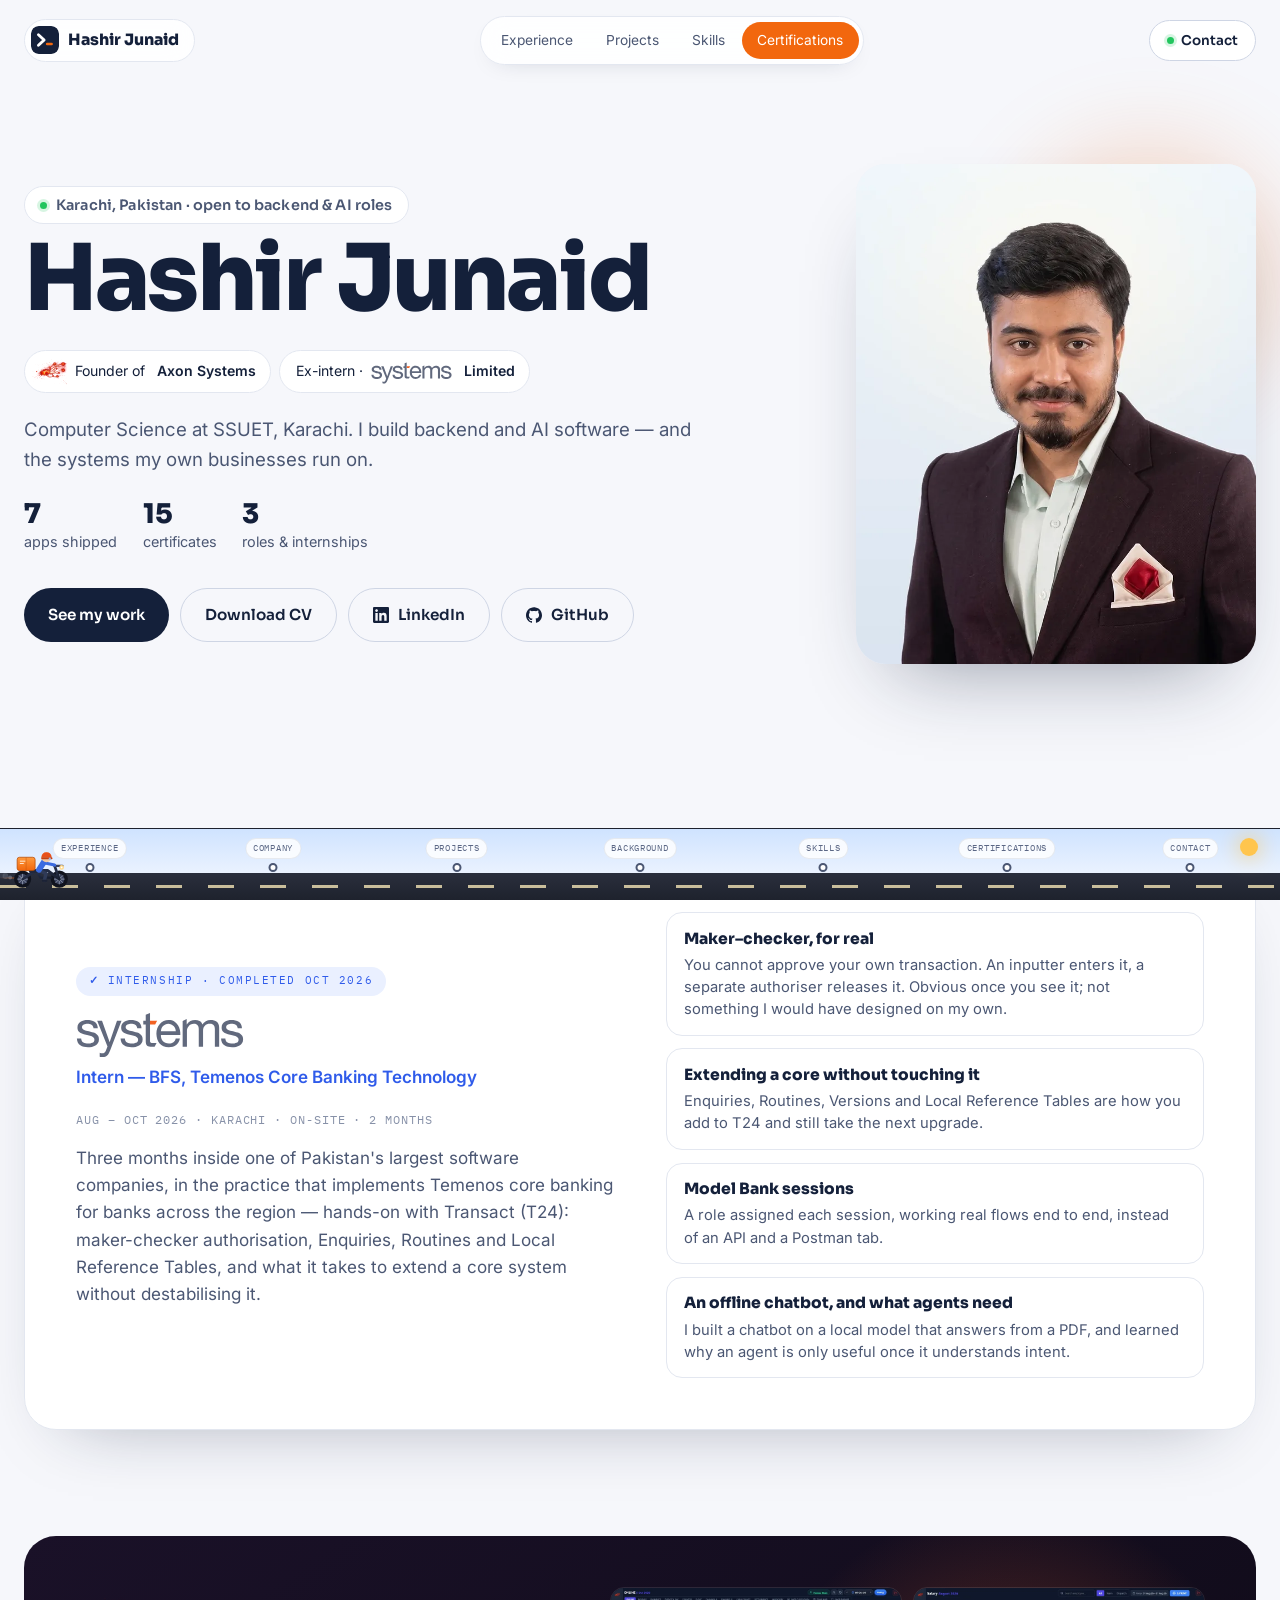
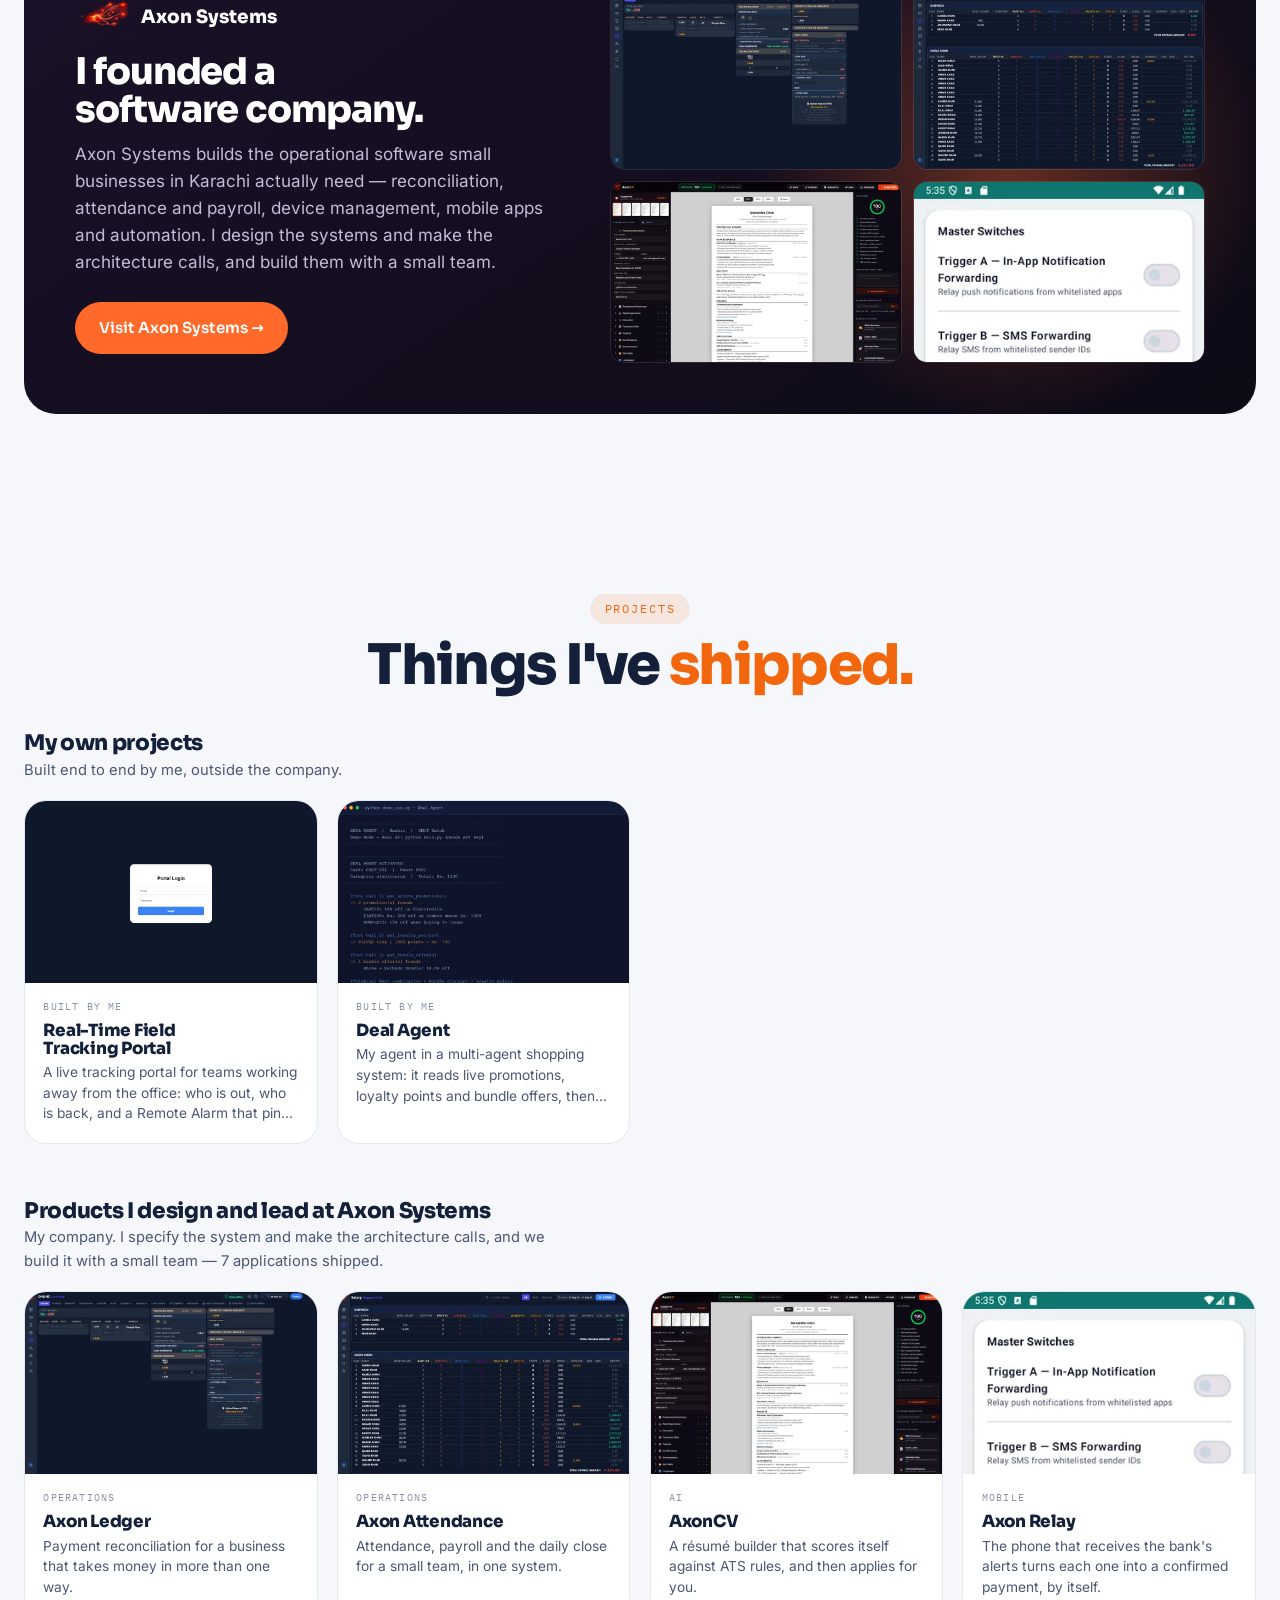
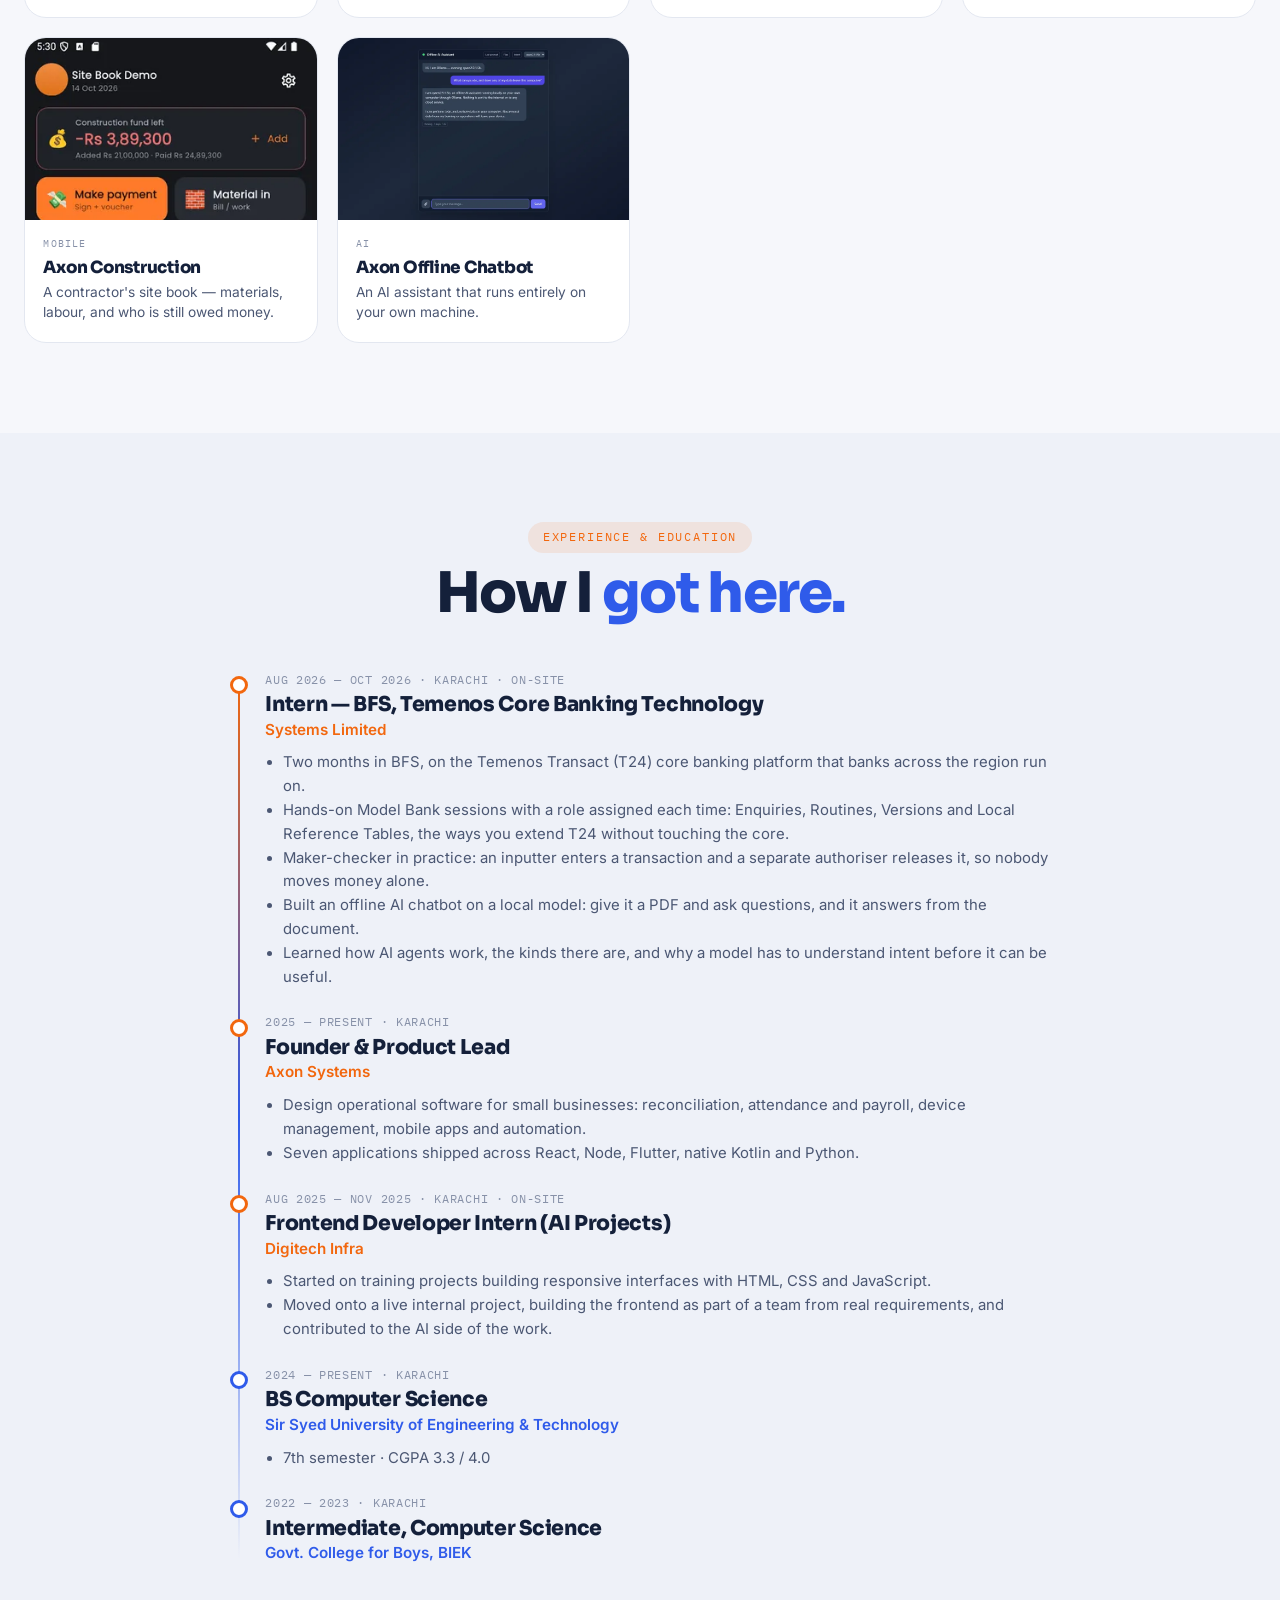
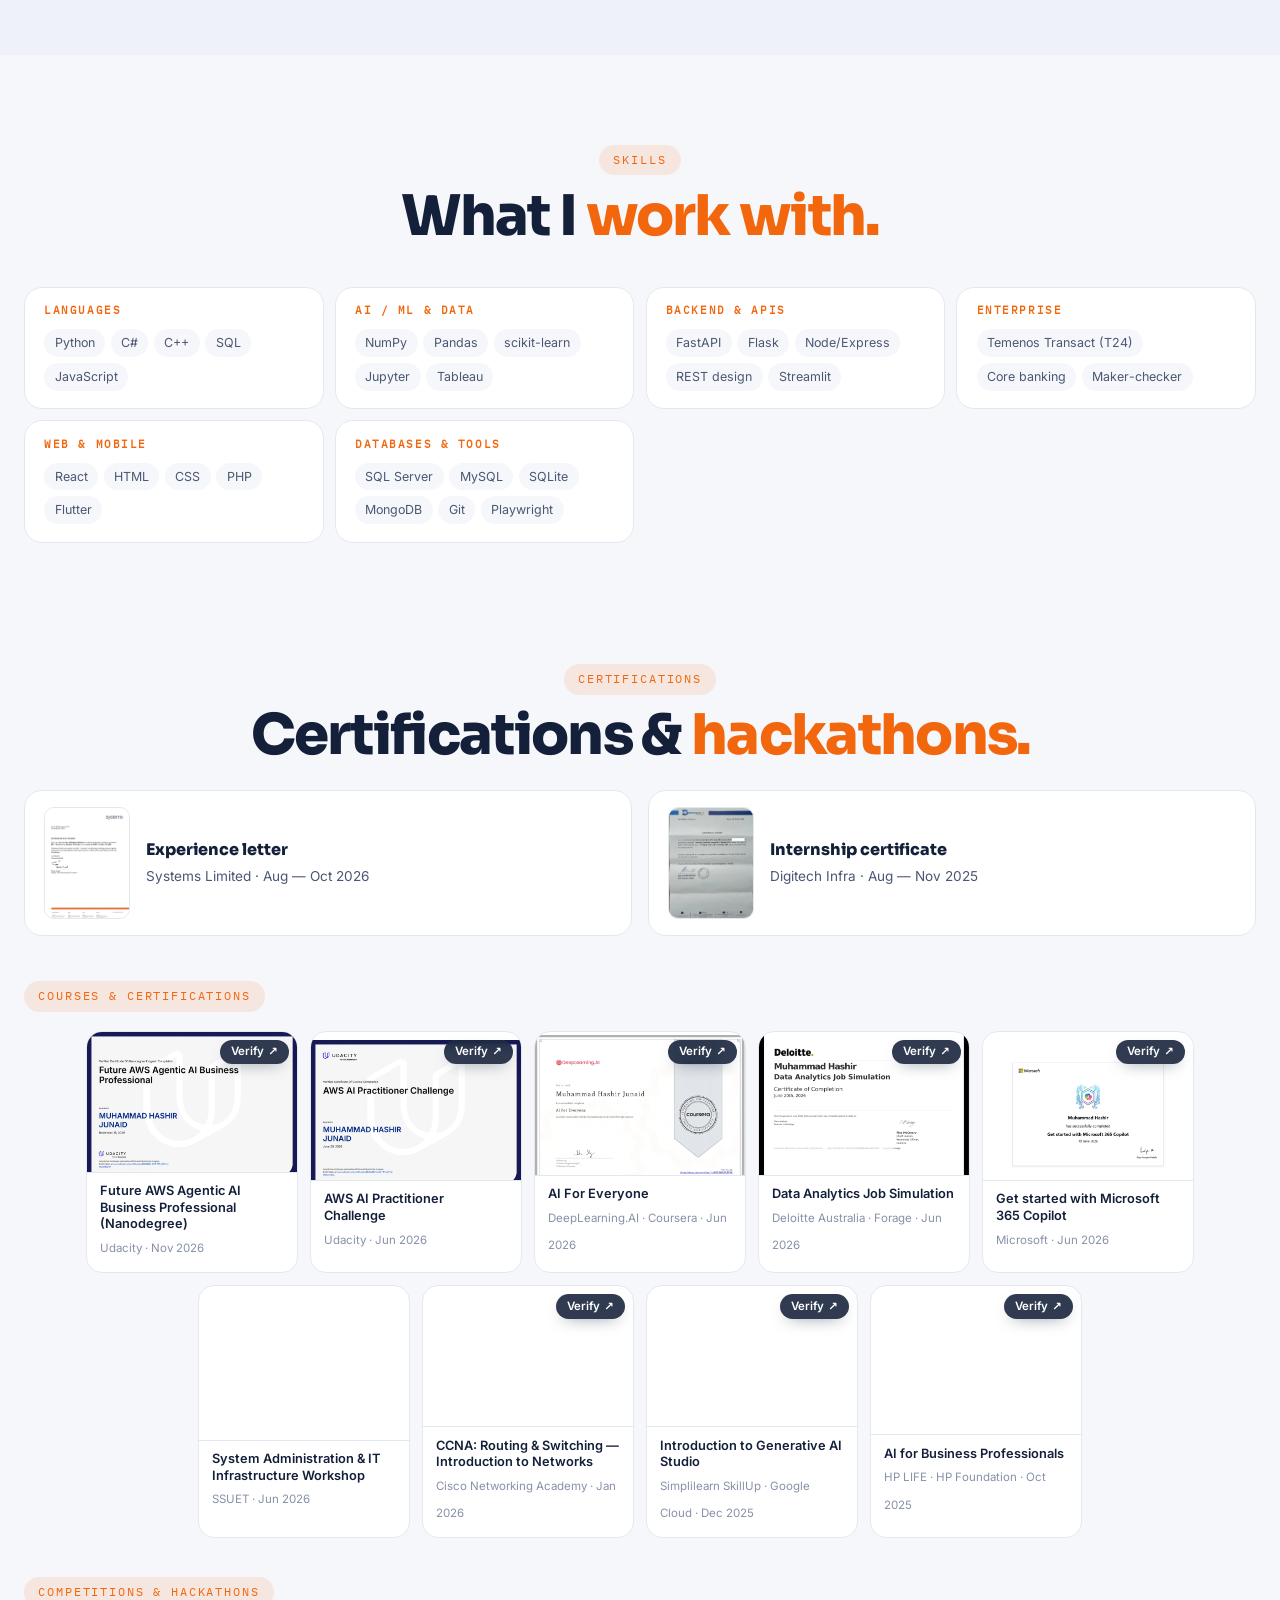
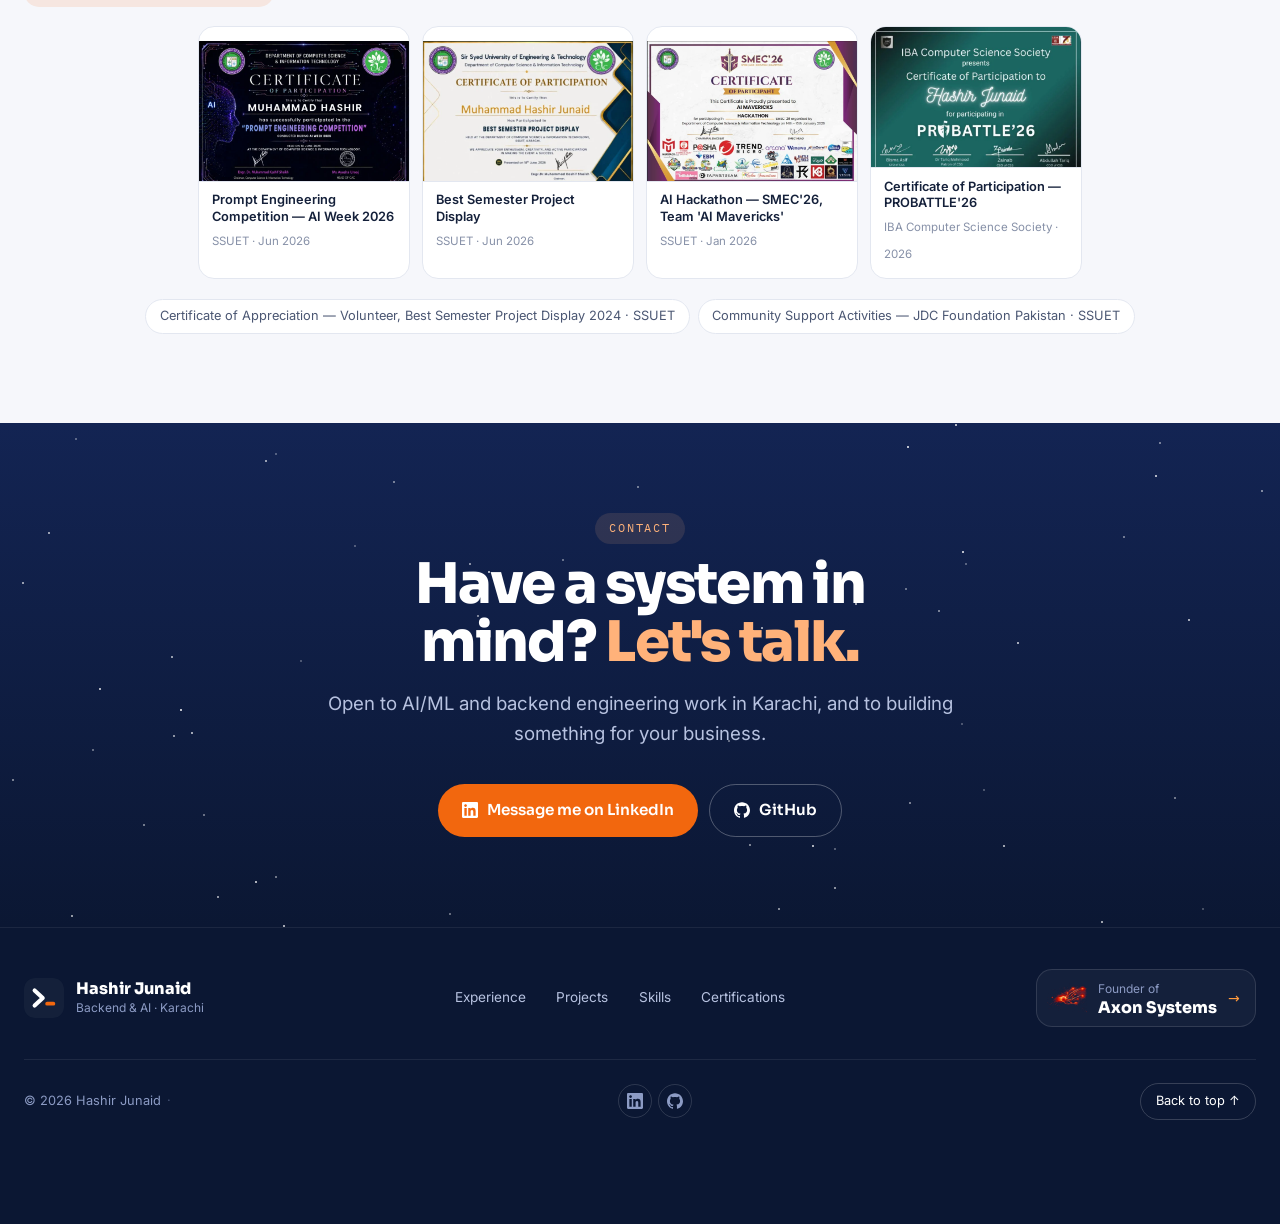
==== commit ca4129bf: "Publish 2026-11-23T07:50Z" ====
--- a/index.html
+++ b/index.html
@@ -25,19 +25,19 @@
 <meta name="twitter:image" content="https://hashirjunaid.me/assets/og.png">
 <meta property="profile:first_name" content="Hashir">
 <meta property="profile:last_name" content="Junaid">
-<link rel="icon" href="assets/favicon.svg?v=mws9d5zi" type="image/svg+xml">
+<link rel="icon" href="assets/favicon.svg?v=mwsyu6tf" type="image/svg+xml">
 <link rel="apple-touch-icon" href="assets/apple-touch-icon.png">
 <script type="application/ld+json">{"@context":"https://schema.org","@graph":[{"@type":"WebSite","@id":"https://hashirjunaid.me/#website","name":"Hashir Junaid","inLanguage":"en","publisher":{"@id":"https://hashirjunaid.me/#person"},"url":"https://hashirjunaid.me/"},{"@type":"ProfilePage","@id":"https://hashirjunaid.me/#profile","name":"Hashir Junaid — portfolio","inLanguage":"en","isPartOf":{"@id":"https://hashirjunaid.me/#website"},"mainEntity":{"@id":"https://hashirjunaid.me/#person"},"about":{"@id":"https://hashirjunaid.me/#person"},"url":"https://hashirjunaid.me/"},{"@type":"Person","@id":"https://hashirjunaid.me/#person","name":"Hashir Junaid","alternateName":["Muhammad Hashir Junaid","Muhammad Hashir"],"sameAs":["https://www.linkedin.com/in/hashir-junaid-1ab40227a","https://github.com/hashir13-debug"],"url":"https://hashirjunaid.me/","jobTitle":"Backend & AI Developer","description":"Backend and AI developer in Karachi, Computer Science student at SSUET, founder of Axon Systems, and former intern in Temenos core banking at Systems Limited.","image":"https://hashirjunaid.me/assets/avatar.webp","address":{"@type":"PostalAddress","addressLocality":"Karachi","addressRegion":"Sindh","addressCountry":"PK"},"nationality":{"@type":"Country","name":"Pakistan"},"worksFor":{"@id":"https://axonsystems.tech/#organization"},"alumniOf":[{"@type":"CollegeOrUniversity","name":"Sir Syed University of Engineering & Technology","alternateName":"SSUET","url":"https://www.ssuet.edu.pk/"},{"@type":"Organization","name":"Systems Limited","url":"https://www.systemsltd.com/"}],"knowsAbout":["Python","Backend development","REST APIs","FastAPI","Flask","Node.js","React","MongoDB","SQL","Artificial intelligence","Machine learning","Temenos Transact (T24)","Core banking","Android","Flutter"],"hasCredential":[{"@type":"EducationalOccupationalCredential","name":"Future AWS Agentic AI Business Professional (Nanodegree)","credentialCategory":"certificate","recognizedBy":{"@type":"Organization","name":"Udacity"}},{"@type":"EducationalOccupationalCredential","name":"AWS AI Practitioner Challenge","credentialCategory":"certificate","recognizedBy":{"@type":"Organization","name":"Udacity"}},{"@type":"EducationalOccupationalCredential","name":"AI For Everyone","credentialCategory":"certificate","recognizedBy":{"@type":"Organization","name":"DeepLearning.AI"}},{"@type":"EducationalOccupationalCredential","name":"Data Analytics Job Simulation","credentialCategory":"certificate","recognizedBy":{"@type":"Organization","name":"Deloitte Australia"}},{"@type":"EducationalOccupationalCredential","name":"Get started with Microsoft 365 Copilot","credentialCategory":"certificate","recognizedBy":{"@type":"Organization","name":"Microsoft"}},{"@type":"EducationalOccupationalCredential","name":"CCNA: Routing & Switching — Introduction to Networks","credentialCategory":"certificate","recognizedBy":{"@type":"Organization","name":"Cisco Networking Academy"}},{"@type":"EducationalOccupationalCredential","name":"System Administration & IT Infrastructure Workshop","credentialCategory":"certificate","recognizedBy":{"@type":"Organization","name":"SSUET"}},{"@type":"EducationalOccupationalCredential","name":"Prompt Engineering Competition — AI Week 2026","credentialCategory":"certificate","recognizedBy":{"@type":"Organization","name":"SSUET"}},{"@type":"EducationalOccupationalCredential","name":"Best Semester Project Display","credentialCategory":"certificate","recognizedBy":{"@type":"Organization","name":"SSUET"}},{"@type":"EducationalOccupationalCredential","name":"Certificate of Participation — PROBATTLE'26","credentialCategory":"certificate","recognizedBy":{"@type":"Organization","name":"IBA Computer Science Society"}},{"@type":"EducationalOccupationalCredential","name":"AI Hackathon — SMEC'26, Team 'AI Mavericks'","credentialCategory":"certificate","recognizedBy":{"@type":"Organization","name":"SSUET"}},{"@type":"EducationalOccupationalCredential","name":"AI for Business Professionals","credentialCategory":"certificate","recognizedBy":{"@type":"Organization","name":"HP LIFE"}},{"@type":"EducationalOccupationalCredential","name":"Introduction to Generative AI Studio","credentialCategory":"certificate","recognizedBy":{"@type":"Organization","name":"Simplilearn SkillUp"}},{"@type":"EducationalOccupationalCredential","name":"Certificate of Appreciation — Volunteer, Best Semester Project Display 2024","credentialCategory":"certificate","recognizedBy":{"@type":"Organization","name":"SSUET"}},{"@type":"EducationalOccupationalCredential","name":"Community Support Activities — JDC Foundation Pakistan","credentialCategory":"certificate","recognizedBy":{"@type":"Organization","name":"SSUET"}}],"knowsLanguage":["English","Urdu"]},{"@type":"Organization","@id":"https://axonsystems.tech/#organization","name":"Axon Systems","founder":{"@id":"https://hashirjunaid.me/#person"},"url":"https://axonsystems.tech/"}]}</script>
 <link rel="preload" as="font" type="font/woff2" href="assets/fonts/inter-400-latin.woff2" crossorigin>
 <link rel="preload" as="font" type="font/woff2" href="assets/fonts/sora-800-latin.woff2" crossorigin>
 <link rel="stylesheet" href="assets/fonts.css">
-<link rel="preload" as="image" href="assets/avatar.webp?v=mws9d5zi" fetchpriority="high">
-<link rel="stylesheet" href="assets/portfolio.css?v=mws9d5zi">
+<link rel="preload" as="image" href="assets/avatar.webp?v=mwsyu6tf" fetchpriority="high">
+<link rel="stylesheet" href="assets/portfolio.css?v=mwsyu6tf">
 </head>
 <body>
 
 <header class="pf-nav"><div class="pf-wrap pf-nav__in">
-  <a class="pf-brand" href="#top"><img src="assets/mark.svg?v=mws9d5zi" alt=""><span>Hashir Junaid</span></a>
+  <a class="pf-brand" href="#top"><img src="assets/mark.svg?v=mwsyu6tf" alt=""><span>Hashir Junaid</span></a>
   <nav class="pf-links"><a href="#experience">Experience</a><a href="#projects">Projects</a><a href="#skills">Skills</a><a href="#certifications">Certifications</a></nav>
   <a class="pf-cta" href="#contact"><i></i>Contact</a>
 </div></header>
@@ -49,7 +49,7 @@
       <div class="pf-hello" data-r><i></i>Karachi, Pakistan &middot; open to backend &amp; AI roles</div>
       <h1 data-r data-r-delay="80">Hashir Junaid</h1>
       <div class="pf-rolepills" data-r data-r-delay="160">
-        <span class="pf-rolepill"><img src="assets/axon-mark.png?v=mws9d5zi" alt="">Founder of <strong>&nbsp;Axon Systems</strong></span>
+        <span class="pf-rolepill"><img src="assets/axon-mark.png?v=mwsyu6tf" alt="">Founder of <strong>&nbsp;Axon Systems</strong></span>
         <span class="pf-rolepill pf-rolepill--logo">Ex-intern &middot; <img class="pf-sl" src="assets/logos/systems-limited.svg" alt=""><b>&nbsp;Limited</b></span>
       </div>
       <p class="pf-lede" style="margin-top:1.4rem" data-r data-r-delay="220">Computer Science at SSUET, Karachi. I build backend and AI software &mdash; and the systems my own businesses run on.</p>
@@ -66,7 +66,7 @@
       </div>
     </div>
     <div class="pf-portrait" data-r data-r-delay="140">
-      <div class="pf-portrait__img"><img src="assets/avatar.webp?v=mws9d5zi" alt="Hashir Junaid, backend and AI developer in Karachi" width="720" height="900" fetchpriority="high"></div>
+      <div class="pf-portrait__img"><img src="assets/avatar.webp?v=mwsyu6tf" alt="Hashir Junaid, backend and AI developer in Karachi" width="720" height="900" fetchpriority="high"></div>
     </div>
   </div></section>
 
@@ -93,7 +93,7 @@
   <section class="pf-section" id="company" style="padding-top:1rem"><div class="pf-wrap">
     <div class="pf-founder" data-r>
       <div>
-        <div class="pf-founder__mark"><img src="assets/axon-mark.png?v=mws9d5zi" alt="">Axon Systems</div>
+        <div class="pf-founder__mark"><img src="assets/axon-mark.png?v=mwsyu6tf" alt="">Axon Systems</div>
         <h2 class="pf-founder__h">I founded a software company.</h2>
         <p>Axon Systems builds the operational software small businesses in Karachi actually need &mdash; reconciliation, attendance and payroll, device management, mobile apps and automation. I design the systems and make the architecture calls, and build them with a small team.</p>
         <div class="pf-btns" style="margin-top:1.6rem">
@@ -298,6 +298,11 @@
           <div><b>CCNA: Routing &amp; Switching — Introduction to Networks</b><span>Cisco Networking Academy &middot; Jan 2026</span></div>
         </button><a class="pf-verify" href="https://www.credly.com/badges/0a1ac31d-2626-4613-a43e-96648acb7786" target="_blank" rel="noopener" aria-label="Verify CCNA: Routing &amp; Switching — Introduction to Networks on the issuer's website">Verify <span aria-hidden="true">&#8599;</span></a>
       </div><div class="pf-certcard" data-r data-r-delay="420">
+        <button class="pf-certmini" data-full="assets/certificates/simplilearn-genai.webp" data-cap="Introduction to Generative AI Studio &mdash; Simplilearn SkillUp · Google Cloud">
+          <img src="assets/certificates/simplilearn-genai@thumb.webp" alt="Introduction to Generative AI Studio certificate — Simplilearn SkillUp · Google Cloud" loading="lazy" decoding="async" width="760" height="536">
+          <div><b>Introduction to Generative AI Studio</b><span>Simplilearn SkillUp · Google Cloud &middot; Dec 2025</span></div>
+        </button><a class="pf-verify" href="https://simpli-web.app.link/e/V26LYA1xh8b" target="_blank" rel="noopener" aria-label="Verify Introduction to Generative AI Studio on the issuer's website">Verify <span aria-hidden="true">&#8599;</span></a>
+      </div><div class="pf-certcard" data-r data-r-delay="480">
         <button class="pf-certmini" data-full="assets/certificates/hp-life.webp" data-cap="AI for Business Professionals &mdash; HP LIFE · HP Foundation">
           <img src="assets/certificates/hp-life@thumb.webp" alt="AI for Business Professionals certificate — HP LIFE · HP Foundation" loading="lazy" decoding="async" width="760" height="536">
           <div><b>AI for Business Professionals</b><span>HP LIFE · HP Foundation &middot; Oct 2025</span></div>
@@ -330,7 +335,7 @@
     </div>
 
     <div class="pf-badges" data-r>
-      <span>Certificate of Appreciation — Volunteer, Best Semester Project Display 2024 &middot; SSUET</span><span>Community Support Activities — JDC Foundation Pakistan &middot; SSUET</span><a href="https://simpli-web.app.link/e/V26LYA1xh8b" target="_blank" rel="noopener" aria-label="Verify Introduction to Generative AI Studio on the issuer's website">Introduction to Generative AI Studio &middot; Simplilearn SkillUp <b>Verify &#8599;</b></a>
+      <span>Certificate of Appreciation — Volunteer, Best Semester Project Display 2024 &middot; SSUET</span><span>Community Support Activities — JDC Foundation Pakistan &middot; SSUET</span>
     </div>
   </div></section>
 
@@ -351,9 +356,9 @@
 
 <footer class="pf-foot"><div class="pf-wrap">
   <div class="pf-foot__top">
-    <a class="pf-foot__me" href="#top"><img src="assets/mark.svg?v=mws9d5zi" alt=""><span><b>Hashir Junaid</b><small>Backend &amp; AI &middot; Karachi</small></span></a>
+    <a class="pf-foot__me" href="#top"><img src="assets/mark.svg?v=mwsyu6tf" alt=""><span><b>Hashir Junaid</b><small>Backend &amp; AI &middot; Karachi</small></span></a>
     <nav class="pf-foot__links"><a href="#experience">Experience</a><a href="#projects">Projects</a><a href="#skills">Skills</a><a href="#certifications">Certifications</a></nav>
-    <a class="pf-foot__axon" href="https://axonsystems.tech/"><img src="assets/axon-mark.png?v=mws9d5zi" alt=""><span><small>Founder of</small><b>Axon Systems</b></span><i aria-hidden="true">&rarr;</i></a>
+    <a class="pf-foot__axon" href="https://axonsystems.tech/"><img src="assets/axon-mark.png?v=mwsyu6tf" alt=""><span><small>Founder of</small><b>Axon Systems</b></span><i aria-hidden="true">&rarr;</i></a>
   </div>
   <div class="pf-foot__bottom">
     <span>&copy; 2026 Hashir Junaid<button class="pf-dot" type="button" data-logkey tabindex="-1" aria-hidden="true">&middot;</button></span>
@@ -450,8 +455,8 @@
 </svg>
 </div>
 </div>
-<script src="assets/portfolio.js?v=mws9d5zi" defer></script>
+<script src="assets/portfolio.js?v=mwsyu6tf" defer></script>
 <script>window.__visit={"endpoint":"https://script.google.com/macros/s/AKfycbwnRuq_QsObKcA_D1HWyAIx5LwlNRXFtO9GyD9npajEY-5V8hHDnDEmbQpCcthvyTMK/exec","sheet":""};</script>
-<script src="assets/visitlog.js?v=mws9d5zi" defer></script>
+<script src="assets/visitlog.js?v=mwsyu6tf" defer></script>
 </body>
 </html>
--- a/assets/portfolio.css
+++ b/assets/portfolio.css
@@ -760,4 +760,11 @@
   .pf-certcard { flex: 0 0 68%; scroll-snap-align: center; }
   .pf-certcard .pf-certmini { flex: 1 1 auto; }
   .pf-badges a { font-size: .72rem; padding: .35rem .7rem; }
-}
+}
+
+@media (min-width: 721px) {
+  
+  .pf-certstrip { display: flex; flex-wrap: wrap; justify-content: center; align-items: stretch; }
+  .pf-certstrip > * { flex: 0 1 212px; display: flex; }
+  .pf-certstrip > * > .pf-certmini { width: 100%; }
+}
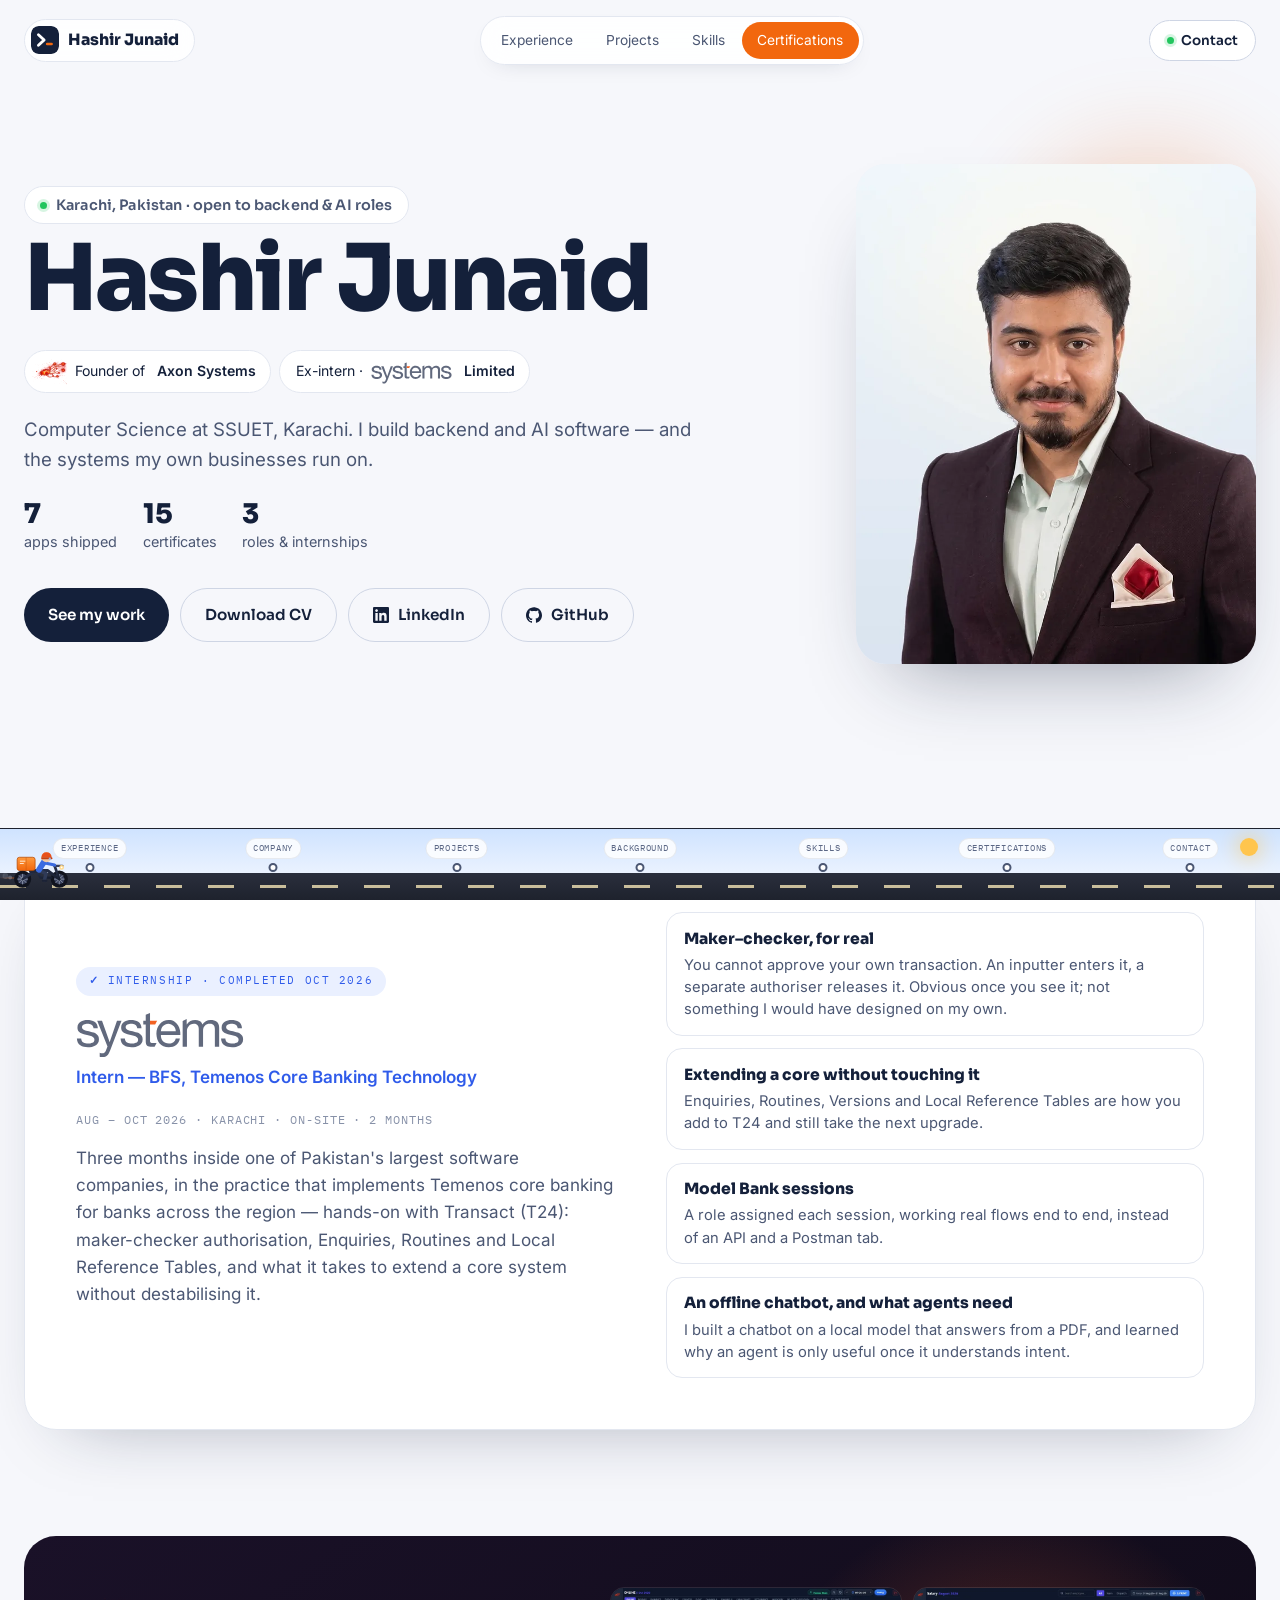
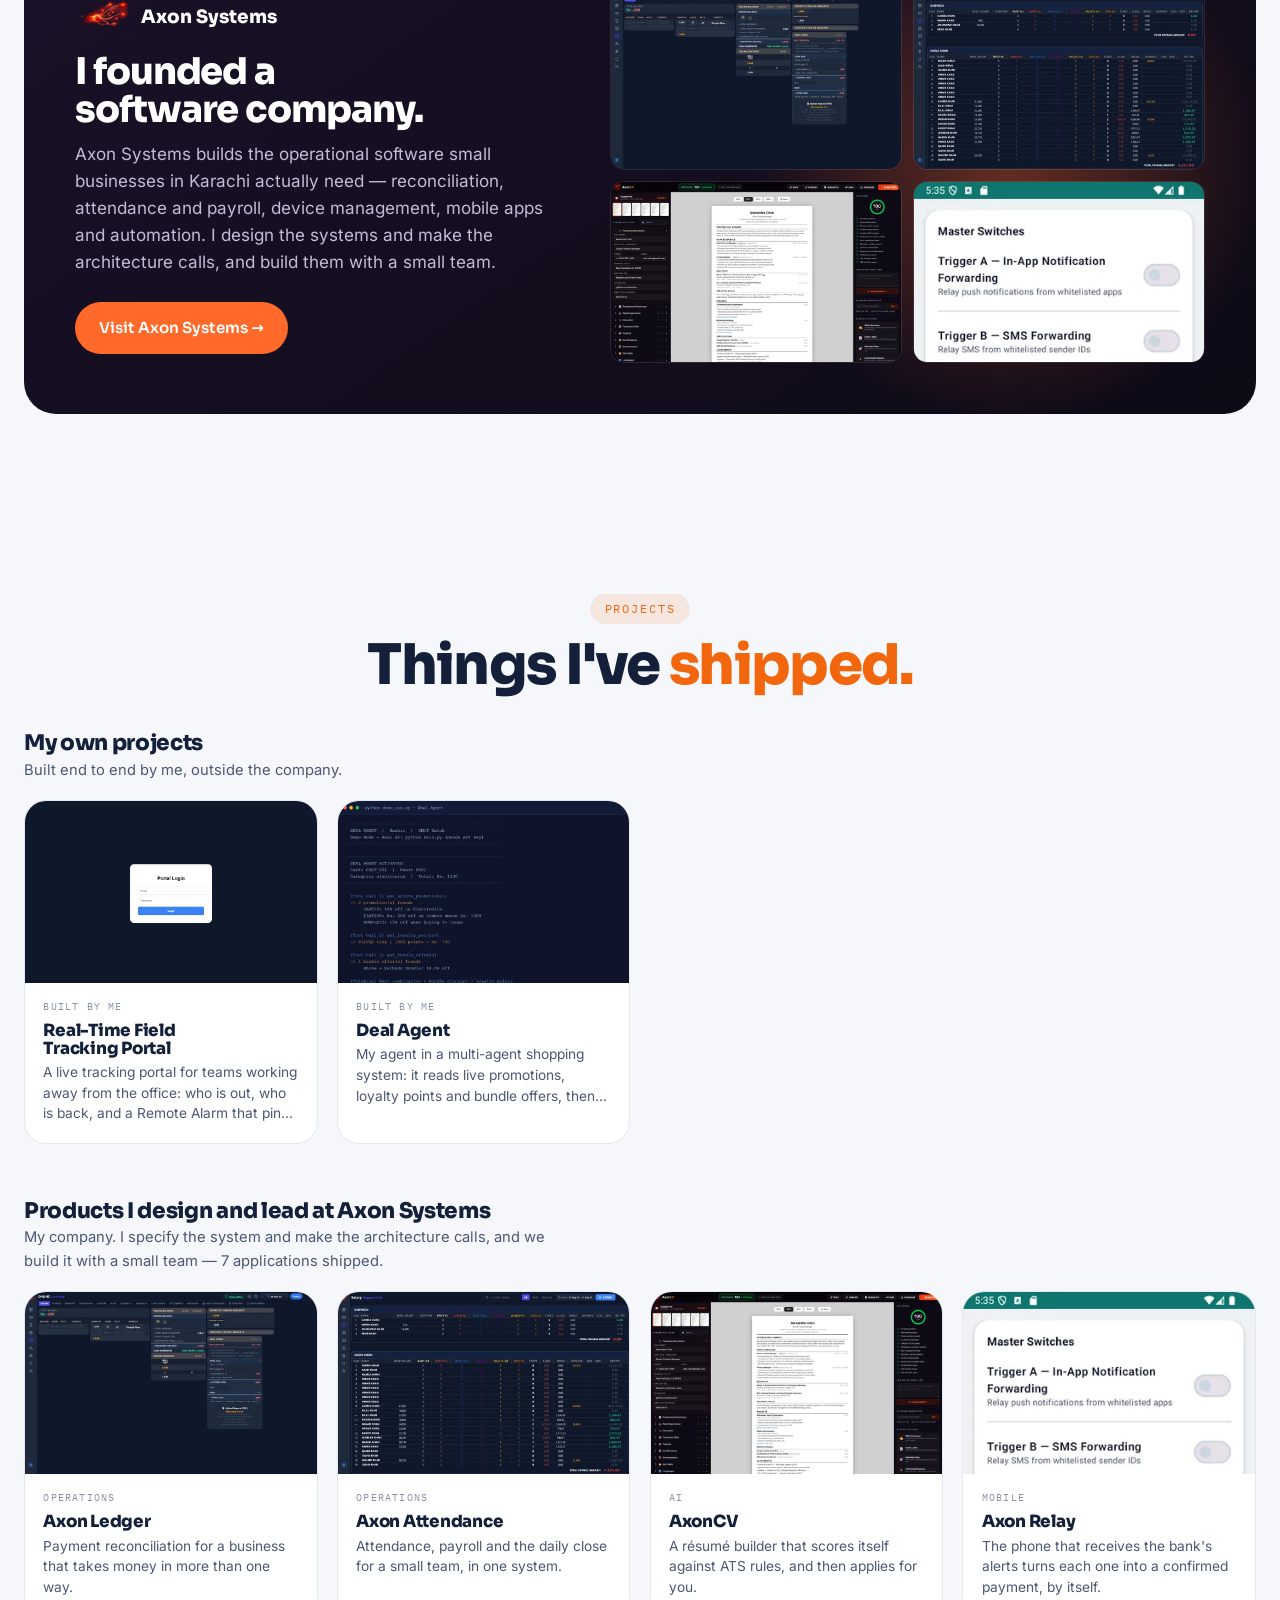
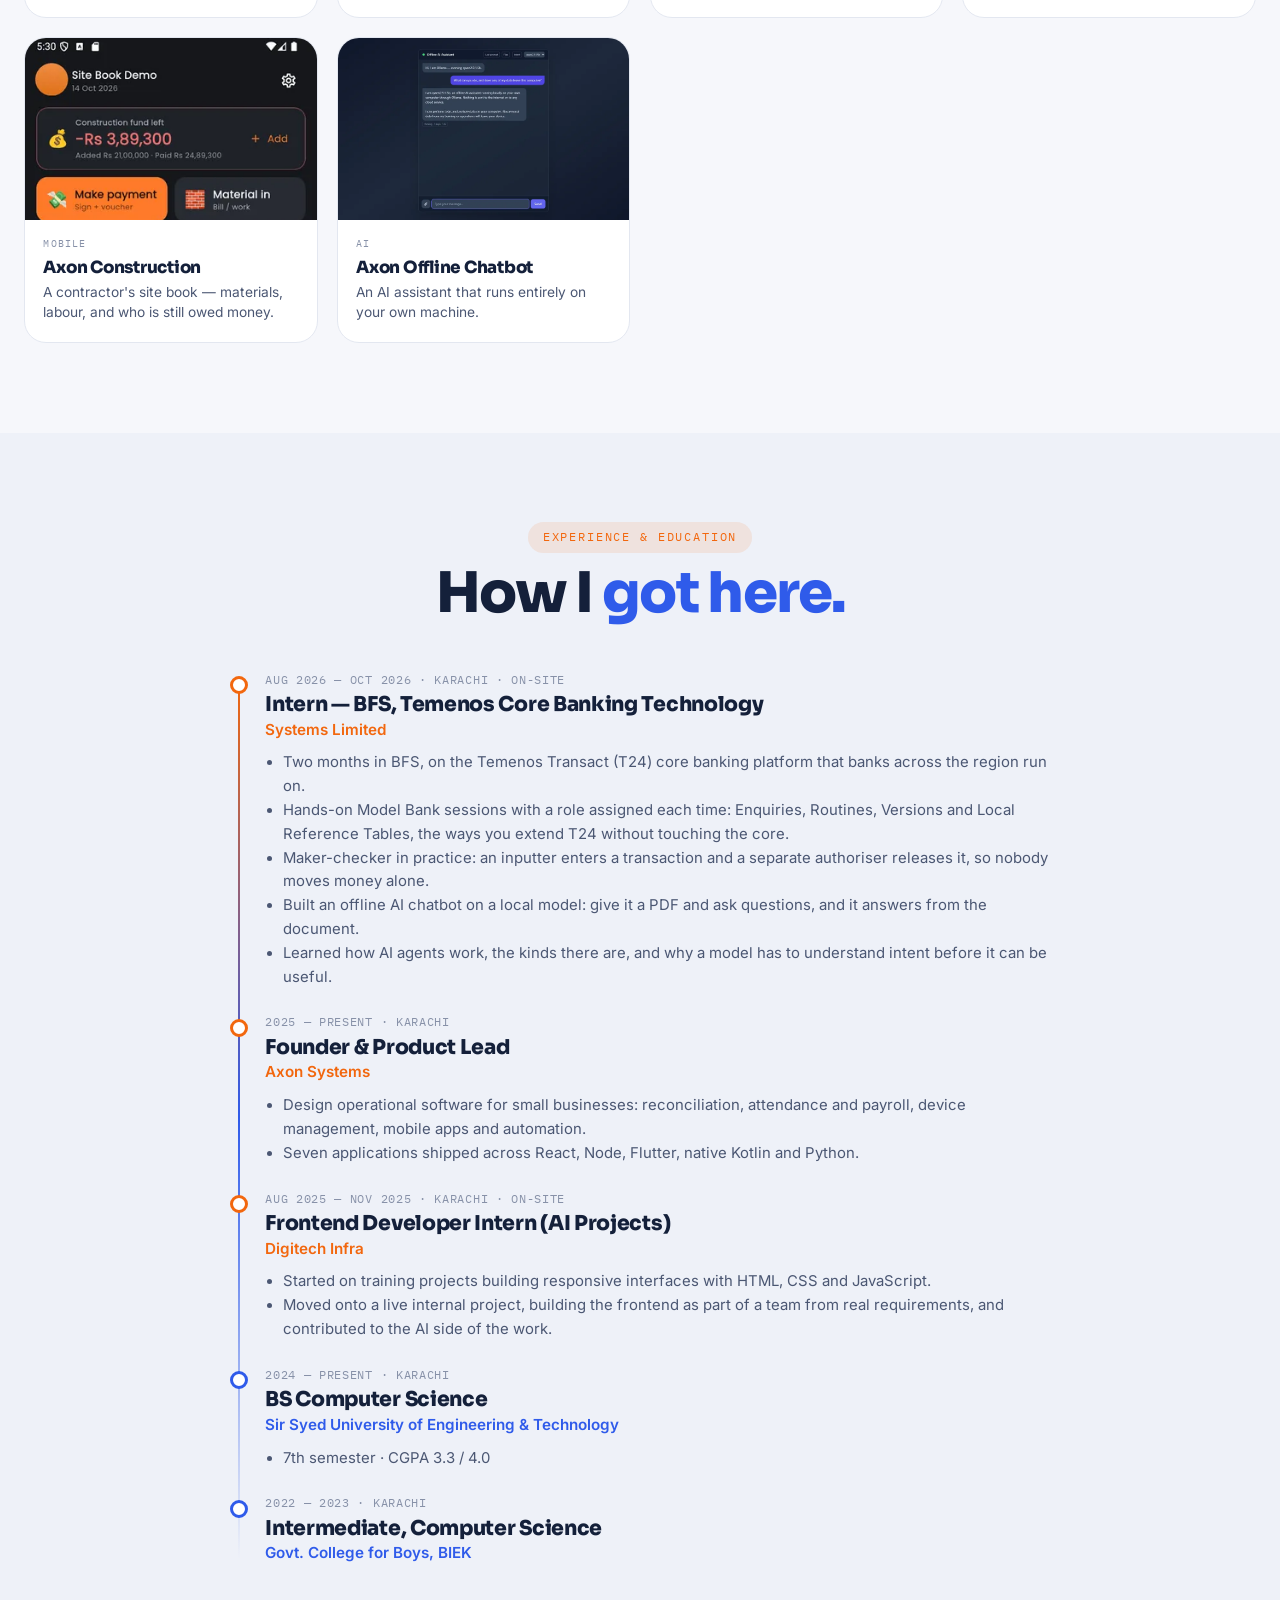
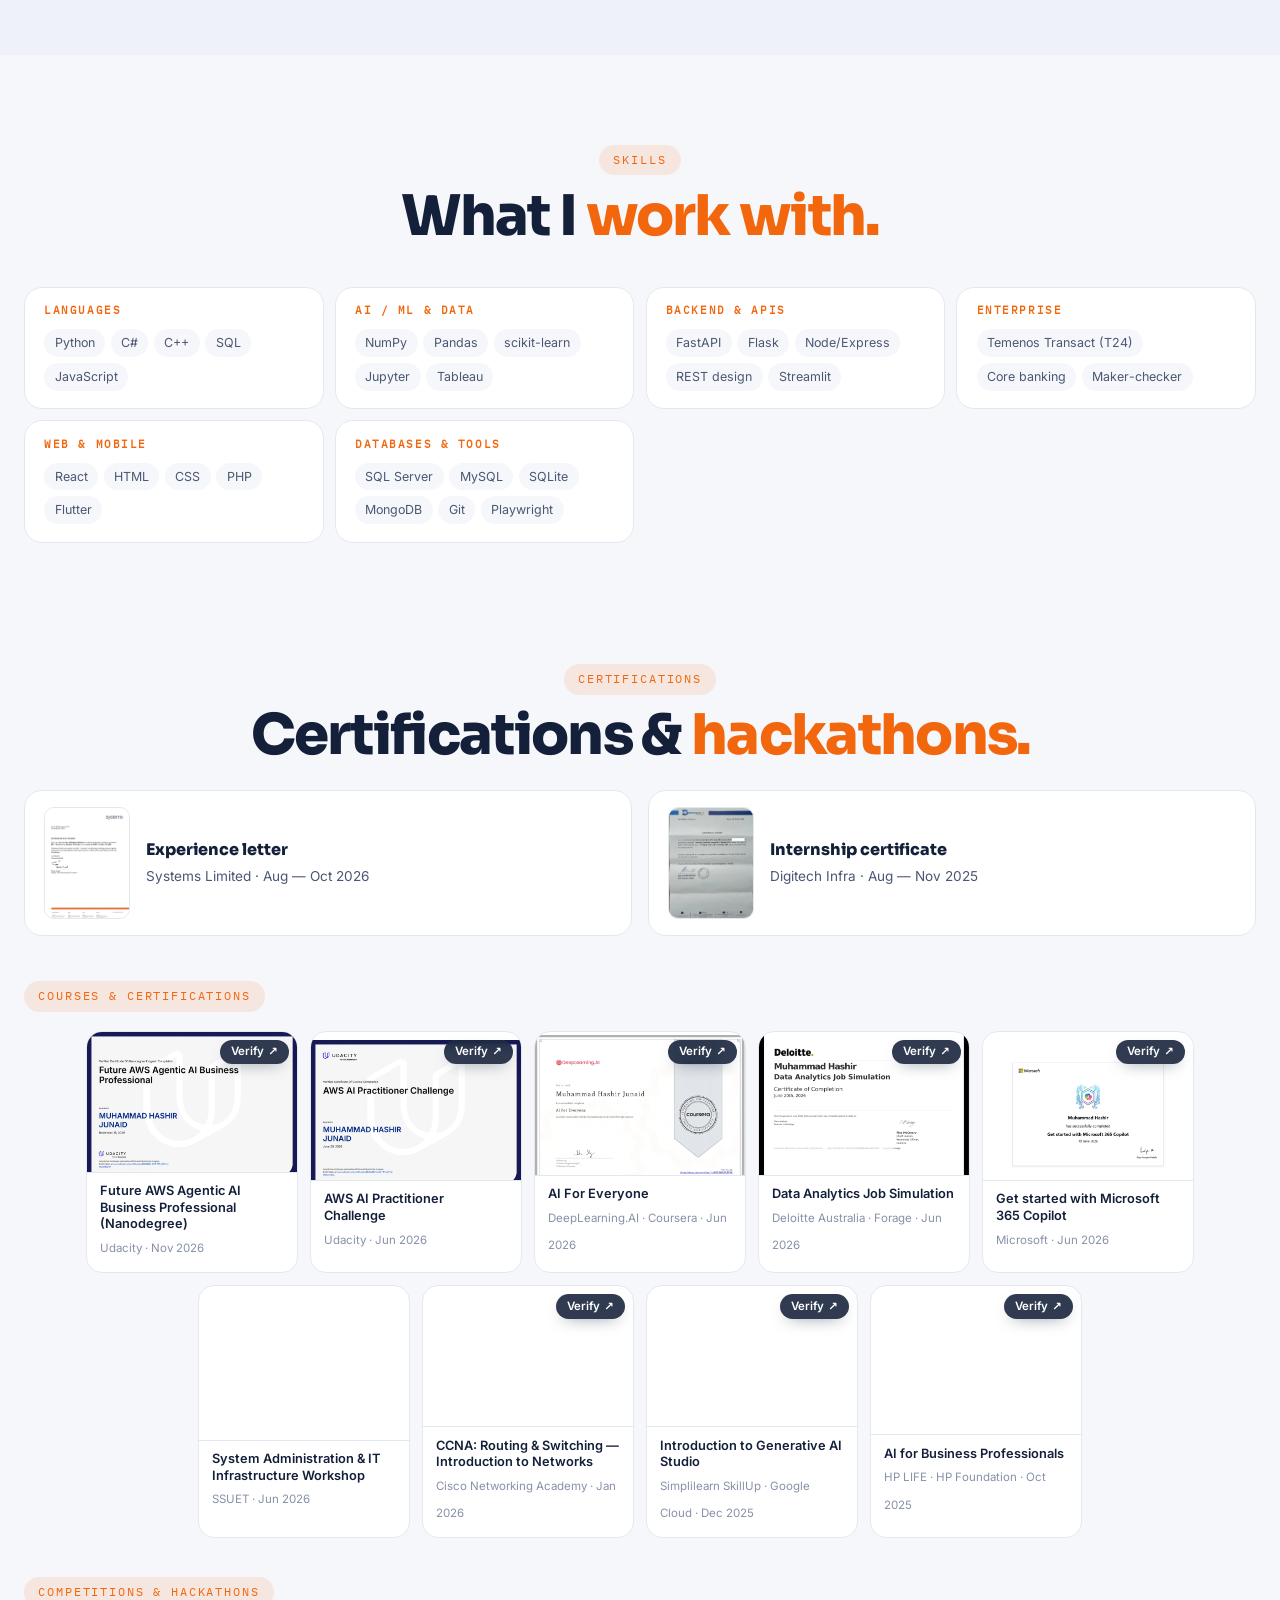
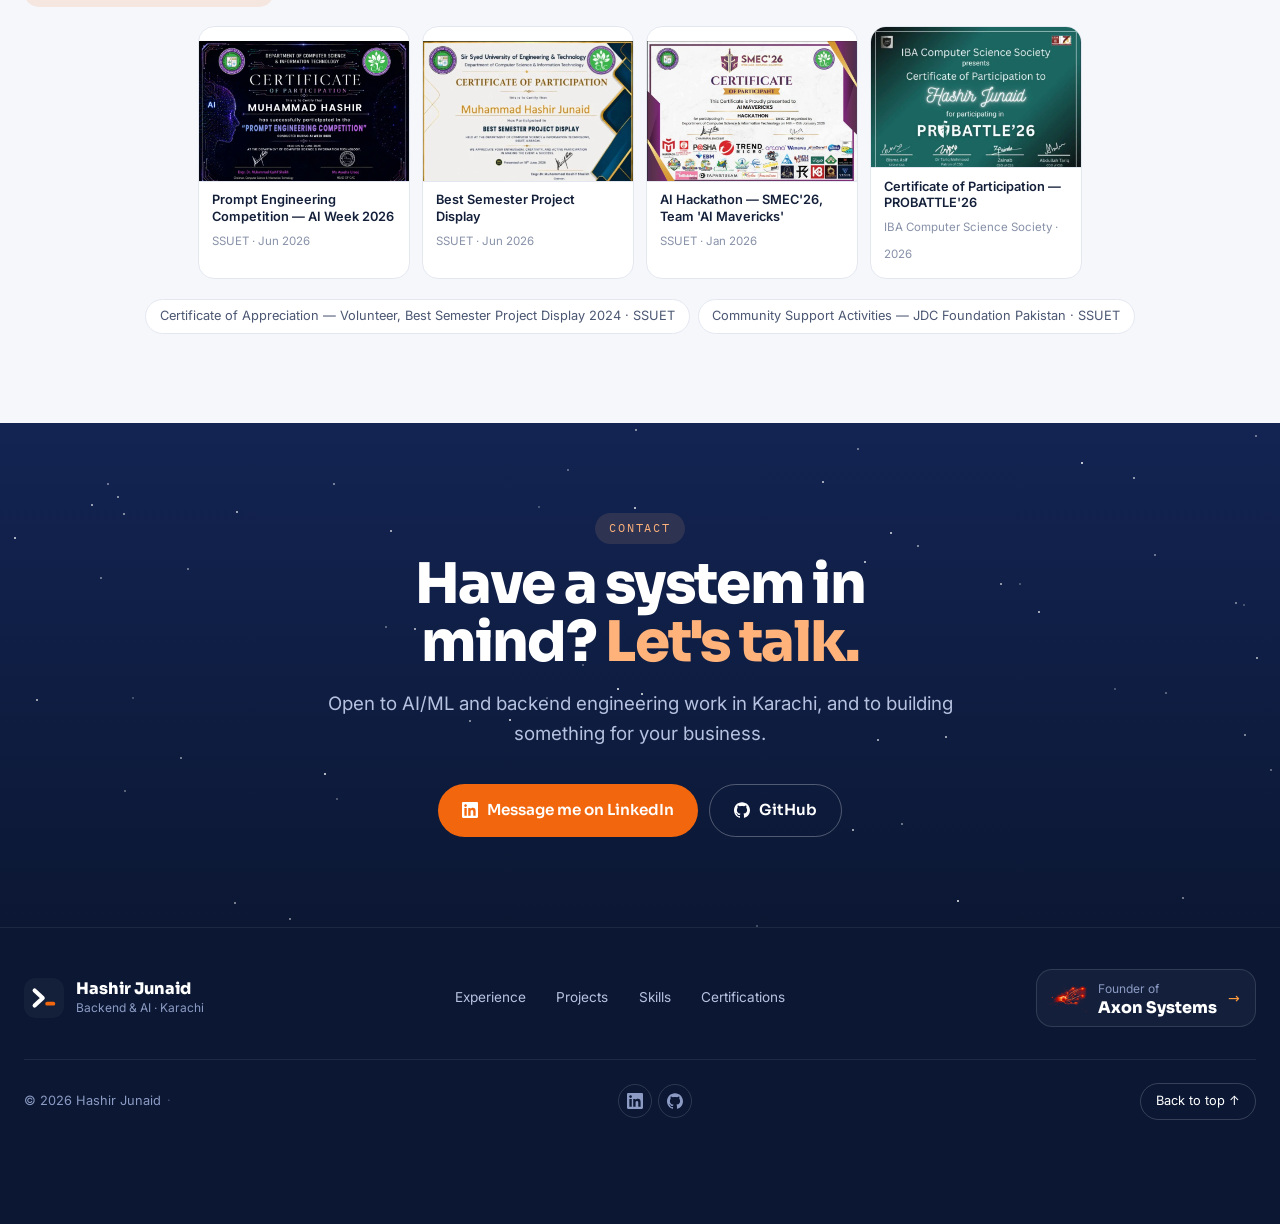
==== commit 012bde44: "Publish 2026-11-23T12:46Z" ====
--- a/index.html
+++ b/index.html
@@ -25,19 +25,19 @@
 <meta name="twitter:image" content="https://hashirjunaid.me/assets/og.png">
 <meta property="profile:first_name" content="Hashir">
 <meta property="profile:last_name" content="Junaid">
-<link rel="icon" href="assets/favicon.svg?v=mwsyu6tf" type="image/svg+xml">
+<link rel="icon" href="assets/favicon.svg?v=mwt9f2b9" type="image/svg+xml">
 <link rel="apple-touch-icon" href="assets/apple-touch-icon.png">
 <script type="application/ld+json">{"@context":"https://schema.org","@graph":[{"@type":"WebSite","@id":"https://hashirjunaid.me/#website","name":"Hashir Junaid","inLanguage":"en","publisher":{"@id":"https://hashirjunaid.me/#person"},"url":"https://hashirjunaid.me/"},{"@type":"ProfilePage","@id":"https://hashirjunaid.me/#profile","name":"Hashir Junaid — portfolio","inLanguage":"en","isPartOf":{"@id":"https://hashirjunaid.me/#website"},"mainEntity":{"@id":"https://hashirjunaid.me/#person"},"about":{"@id":"https://hashirjunaid.me/#person"},"url":"https://hashirjunaid.me/"},{"@type":"Person","@id":"https://hashirjunaid.me/#person","name":"Hashir Junaid","alternateName":["Muhammad Hashir Junaid","Muhammad Hashir"],"sameAs":["https://www.linkedin.com/in/hashir-junaid-1ab40227a","https://github.com/hashir13-debug"],"url":"https://hashirjunaid.me/","jobTitle":"Backend & AI Developer","description":"Backend and AI developer in Karachi, Computer Science student at SSUET, founder of Axon Systems, and former intern in Temenos core banking at Systems Limited.","image":"https://hashirjunaid.me/assets/avatar.webp","address":{"@type":"PostalAddress","addressLocality":"Karachi","addressRegion":"Sindh","addressCountry":"PK"},"nationality":{"@type":"Country","name":"Pakistan"},"worksFor":{"@id":"https://axonsystems.tech/#organization"},"alumniOf":[{"@type":"CollegeOrUniversity","name":"Sir Syed University of Engineering & Technology","alternateName":"SSUET","url":"https://www.ssuet.edu.pk/"},{"@type":"Organization","name":"Systems Limited","url":"https://www.systemsltd.com/"}],"knowsAbout":["Python","Backend development","REST APIs","FastAPI","Flask","Node.js","React","MongoDB","SQL","Artificial intelligence","Machine learning","Temenos Transact (T24)","Core banking","Android","Flutter"],"hasCredential":[{"@type":"EducationalOccupationalCredential","name":"Future AWS Agentic AI Business Professional (Nanodegree)","credentialCategory":"certificate","recognizedBy":{"@type":"Organization","name":"Udacity"}},{"@type":"EducationalOccupationalCredential","name":"AWS AI Practitioner Challenge","credentialCategory":"certificate","recognizedBy":{"@type":"Organization","name":"Udacity"}},{"@type":"EducationalOccupationalCredential","name":"AI For Everyone","credentialCategory":"certificate","recognizedBy":{"@type":"Organization","name":"DeepLearning.AI"}},{"@type":"EducationalOccupationalCredential","name":"Data Analytics Job Simulation","credentialCategory":"certificate","recognizedBy":{"@type":"Organization","name":"Deloitte Australia"}},{"@type":"EducationalOccupationalCredential","name":"Get started with Microsoft 365 Copilot","credentialCategory":"certificate","recognizedBy":{"@type":"Organization","name":"Microsoft"}},{"@type":"EducationalOccupationalCredential","name":"CCNA: Routing & Switching — Introduction to Networks","credentialCategory":"certificate","recognizedBy":{"@type":"Organization","name":"Cisco Networking Academy"}},{"@type":"EducationalOccupationalCredential","name":"System Administration & IT Infrastructure Workshop","credentialCategory":"certificate","recognizedBy":{"@type":"Organization","name":"SSUET"}},{"@type":"EducationalOccupationalCredential","name":"Prompt Engineering Competition — AI Week 2026","credentialCategory":"certificate","recognizedBy":{"@type":"Organization","name":"SSUET"}},{"@type":"EducationalOccupationalCredential","name":"Best Semester Project Display","credentialCategory":"certificate","recognizedBy":{"@type":"Organization","name":"SSUET"}},{"@type":"EducationalOccupationalCredential","name":"Certificate of Participation — PROBATTLE'26","credentialCategory":"certificate","recognizedBy":{"@type":"Organization","name":"IBA Computer Science Society"}},{"@type":"EducationalOccupationalCredential","name":"AI Hackathon — SMEC'26, Team 'AI Mavericks'","credentialCategory":"certificate","recognizedBy":{"@type":"Organization","name":"SSUET"}},{"@type":"EducationalOccupationalCredential","name":"AI for Business Professionals","credentialCategory":"certificate","recognizedBy":{"@type":"Organization","name":"HP LIFE"}},{"@type":"EducationalOccupationalCredential","name":"Introduction to Generative AI Studio","credentialCategory":"certificate","recognizedBy":{"@type":"Organization","name":"Simplilearn SkillUp"}},{"@type":"EducationalOccupationalCredential","name":"Certificate of Appreciation — Volunteer, Best Semester Project Display 2024","credentialCategory":"certificate","recognizedBy":{"@type":"Organization","name":"SSUET"}},{"@type":"EducationalOccupationalCredential","name":"Community Support Activities — JDC Foundation Pakistan","credentialCategory":"certificate","recognizedBy":{"@type":"Organization","name":"SSUET"}}],"knowsLanguage":["English","Urdu"]},{"@type":"Organization","@id":"https://axonsystems.tech/#organization","name":"Axon Systems","founder":{"@id":"https://hashirjunaid.me/#person"},"url":"https://axonsystems.tech/"}]}</script>
 <link rel="preload" as="font" type="font/woff2" href="assets/fonts/inter-400-latin.woff2" crossorigin>
 <link rel="preload" as="font" type="font/woff2" href="assets/fonts/sora-800-latin.woff2" crossorigin>
 <link rel="stylesheet" href="assets/fonts.css">
-<link rel="preload" as="image" href="assets/avatar.webp?v=mwsyu6tf" fetchpriority="high">
-<link rel="stylesheet" href="assets/portfolio.css?v=mwsyu6tf">
+<link rel="preload" as="image" href="assets/avatar.webp?v=mwt9f2b9" fetchpriority="high">
+<link rel="stylesheet" href="assets/portfolio.css?v=mwt9f2b9">
 </head>
 <body>
 
 <header class="pf-nav"><div class="pf-wrap pf-nav__in">
-  <a class="pf-brand" href="#top"><img src="assets/mark.svg?v=mwsyu6tf" alt=""><span>Hashir Junaid</span></a>
+  <a class="pf-brand" href="#top"><img src="assets/mark.svg?v=mwt9f2b9" alt=""><span>Hashir Junaid</span></a>
   <nav class="pf-links"><a href="#experience">Experience</a><a href="#projects">Projects</a><a href="#skills">Skills</a><a href="#certifications">Certifications</a></nav>
   <a class="pf-cta" href="#contact"><i></i>Contact</a>
 </div></header>
@@ -49,7 +49,7 @@
       <div class="pf-hello" data-r><i></i>Karachi, Pakistan &middot; open to backend &amp; AI roles</div>
       <h1 data-r data-r-delay="80">Hashir Junaid</h1>
       <div class="pf-rolepills" data-r data-r-delay="160">
-        <span class="pf-rolepill"><img src="assets/axon-mark.png?v=mwsyu6tf" alt="">Founder of <strong>&nbsp;Axon Systems</strong></span>
+        <span class="pf-rolepill"><img src="assets/axon-mark.png?v=mwt9f2b9" alt="">Founder of <strong>&nbsp;Axon Systems</strong></span>
         <span class="pf-rolepill pf-rolepill--logo">Ex-intern &middot; <img class="pf-sl" src="assets/logos/systems-limited.svg" alt=""><b>&nbsp;Limited</b></span>
       </div>
       <p class="pf-lede" style="margin-top:1.4rem" data-r data-r-delay="220">Computer Science at SSUET, Karachi. I build backend and AI software &mdash; and the systems my own businesses run on.</p>
@@ -66,7 +66,7 @@
       </div>
     </div>
     <div class="pf-portrait" data-r data-r-delay="140">
-      <div class="pf-portrait__img"><img src="assets/avatar.webp?v=mwsyu6tf" alt="Hashir Junaid, backend and AI developer in Karachi" width="720" height="900" fetchpriority="high"></div>
+      <div class="pf-portrait__img"><img src="assets/avatar.webp?v=mwt9f2b9" alt="Hashir Junaid, backend and AI developer in Karachi" width="720" height="900" fetchpriority="high"></div>
     </div>
   </div></section>
 
@@ -93,7 +93,7 @@
   <section class="pf-section" id="company" style="padding-top:1rem"><div class="pf-wrap">
     <div class="pf-founder" data-r>
       <div>
-        <div class="pf-founder__mark"><img src="assets/axon-mark.png?v=mwsyu6tf" alt="">Axon Systems</div>
+        <div class="pf-founder__mark"><img src="assets/axon-mark.png?v=mwt9f2b9" alt="">Axon Systems</div>
         <h2 class="pf-founder__h">I founded a software company.</h2>
         <p>Axon Systems builds the operational software small businesses in Karachi actually need &mdash; reconciliation, attendance and payroll, device management, mobile apps and automation. I design the systems and make the architecture calls, and build them with a small team.</p>
         <div class="pf-btns" style="margin-top:1.6rem">
@@ -356,9 +356,9 @@
 
 <footer class="pf-foot"><div class="pf-wrap">
   <div class="pf-foot__top">
-    <a class="pf-foot__me" href="#top"><img src="assets/mark.svg?v=mwsyu6tf" alt=""><span><b>Hashir Junaid</b><small>Backend &amp; AI &middot; Karachi</small></span></a>
+    <a class="pf-foot__me" href="#top"><img src="assets/mark.svg?v=mwt9f2b9" alt=""><span><b>Hashir Junaid</b><small>Backend &amp; AI &middot; Karachi</small></span></a>
     <nav class="pf-foot__links"><a href="#experience">Experience</a><a href="#projects">Projects</a><a href="#skills">Skills</a><a href="#certifications">Certifications</a></nav>
-    <a class="pf-foot__axon" href="https://axonsystems.tech/"><img src="assets/axon-mark.png?v=mwsyu6tf" alt=""><span><small>Founder of</small><b>Axon Systems</b></span><i aria-hidden="true">&rarr;</i></a>
+    <a class="pf-foot__axon" href="https://axonsystems.tech/"><img src="assets/axon-mark.png?v=mwt9f2b9" alt=""><span><small>Founder of</small><b>Axon Systems</b></span><i aria-hidden="true">&rarr;</i></a>
   </div>
   <div class="pf-foot__bottom">
     <span>&copy; 2026 Hashir Junaid<button class="pf-dot" type="button" data-logkey tabindex="-1" aria-hidden="true">&middot;</button></span>
@@ -455,8 +455,8 @@
 </svg>
 </div>
 </div>
-<script src="assets/portfolio.js?v=mwsyu6tf" defer></script>
+<script src="assets/portfolio.js?v=mwt9f2b9" defer></script>
 <script>window.__visit={"endpoint":"https://script.google.com/macros/s/AKfycbwnRuq_QsObKcA_D1HWyAIx5LwlNRXFtO9GyD9npajEY-5V8hHDnDEmbQpCcthvyTMK/exec","sheet":""};</script>
-<script src="assets/visitlog.js?v=mwsyu6tf" defer></script>
+<script src="assets/visitlog.js?v=mwt9f2b9" defer></script>
 </body>
 </html>
--- a/assets/portfolio.css
+++ b/assets/portfolio.css
@@ -767,4 +767,8 @@
   .pf-certstrip { display: flex; flex-wrap: wrap; justify-content: center; align-items: stretch; }
   .pf-certstrip > * { flex: 0 1 212px; display: flex; }
   .pf-certstrip > * > .pf-certmini { width: 100%; }
-}
+}
+
+@media (hover: none), (max-width: 720px) {
+  .pf-verify { font-size: .78rem; padding: .55rem .85rem; min-height: 32px; }
+}
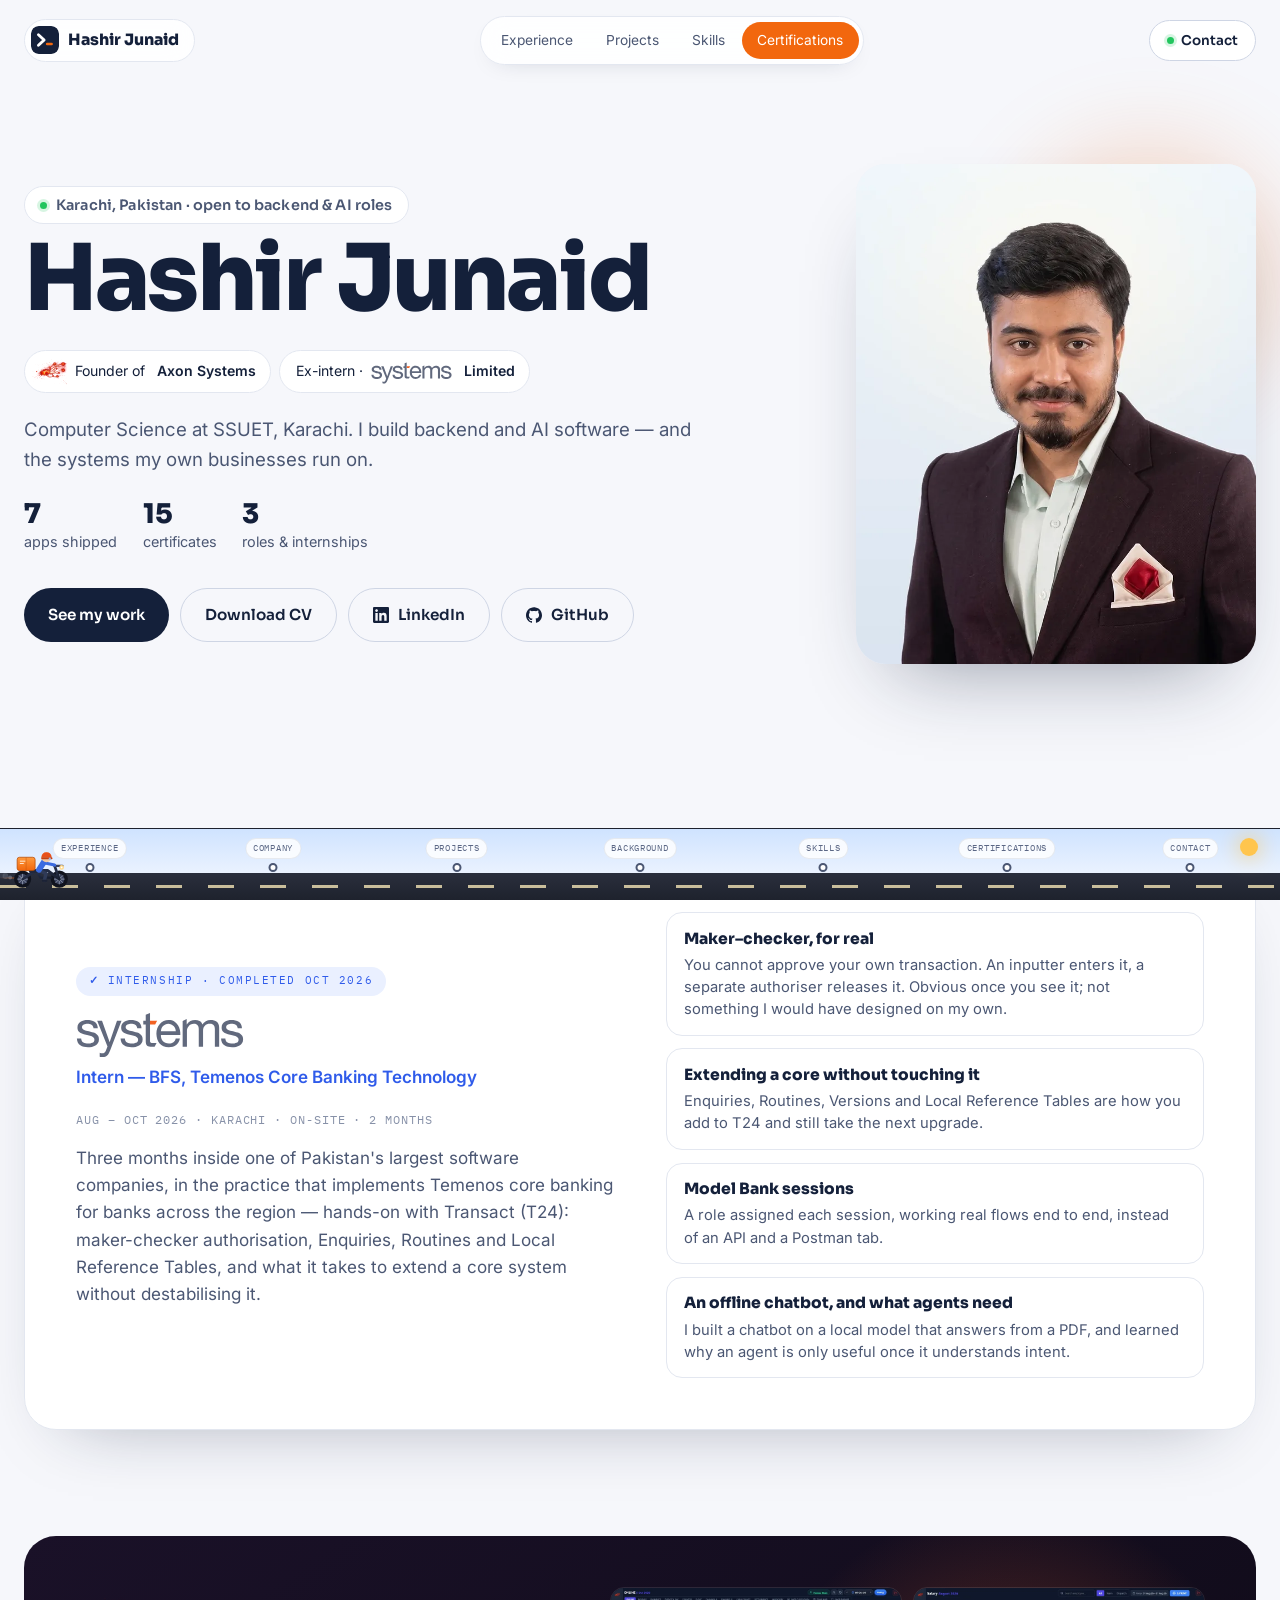
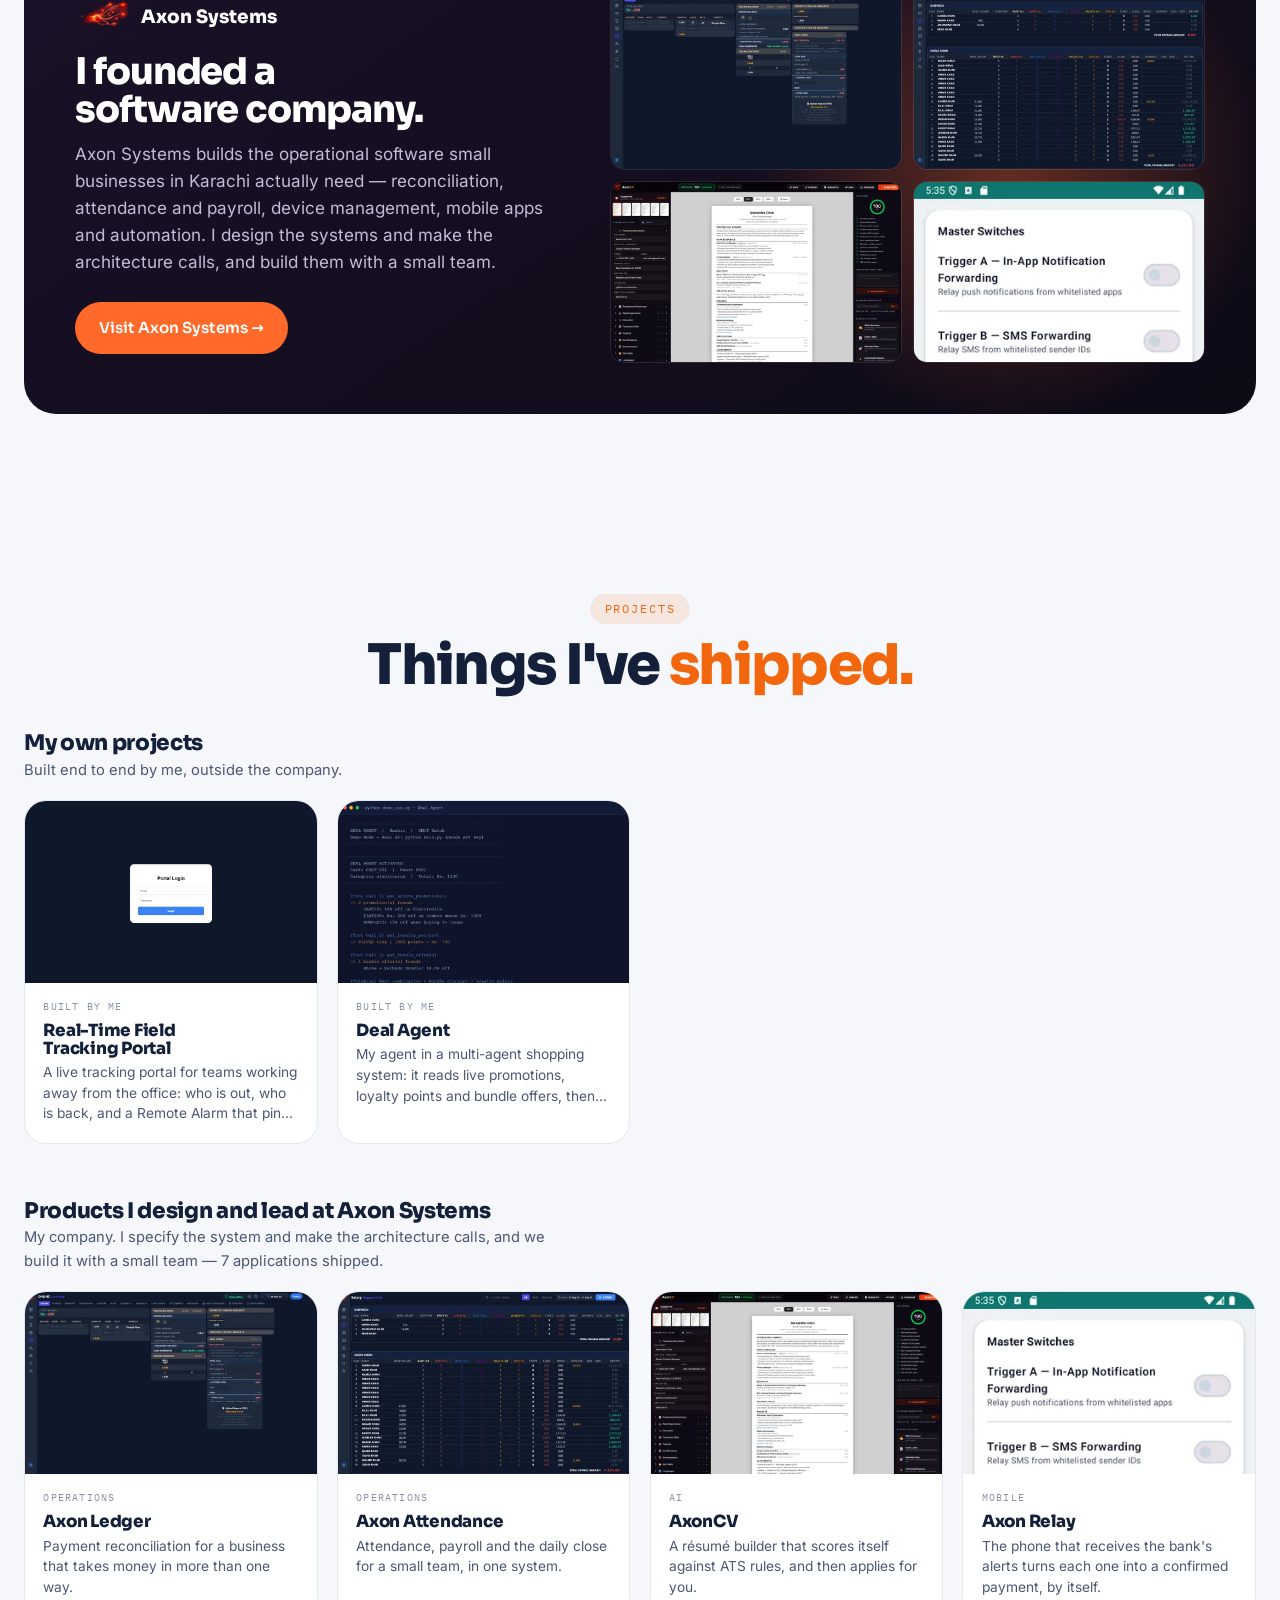
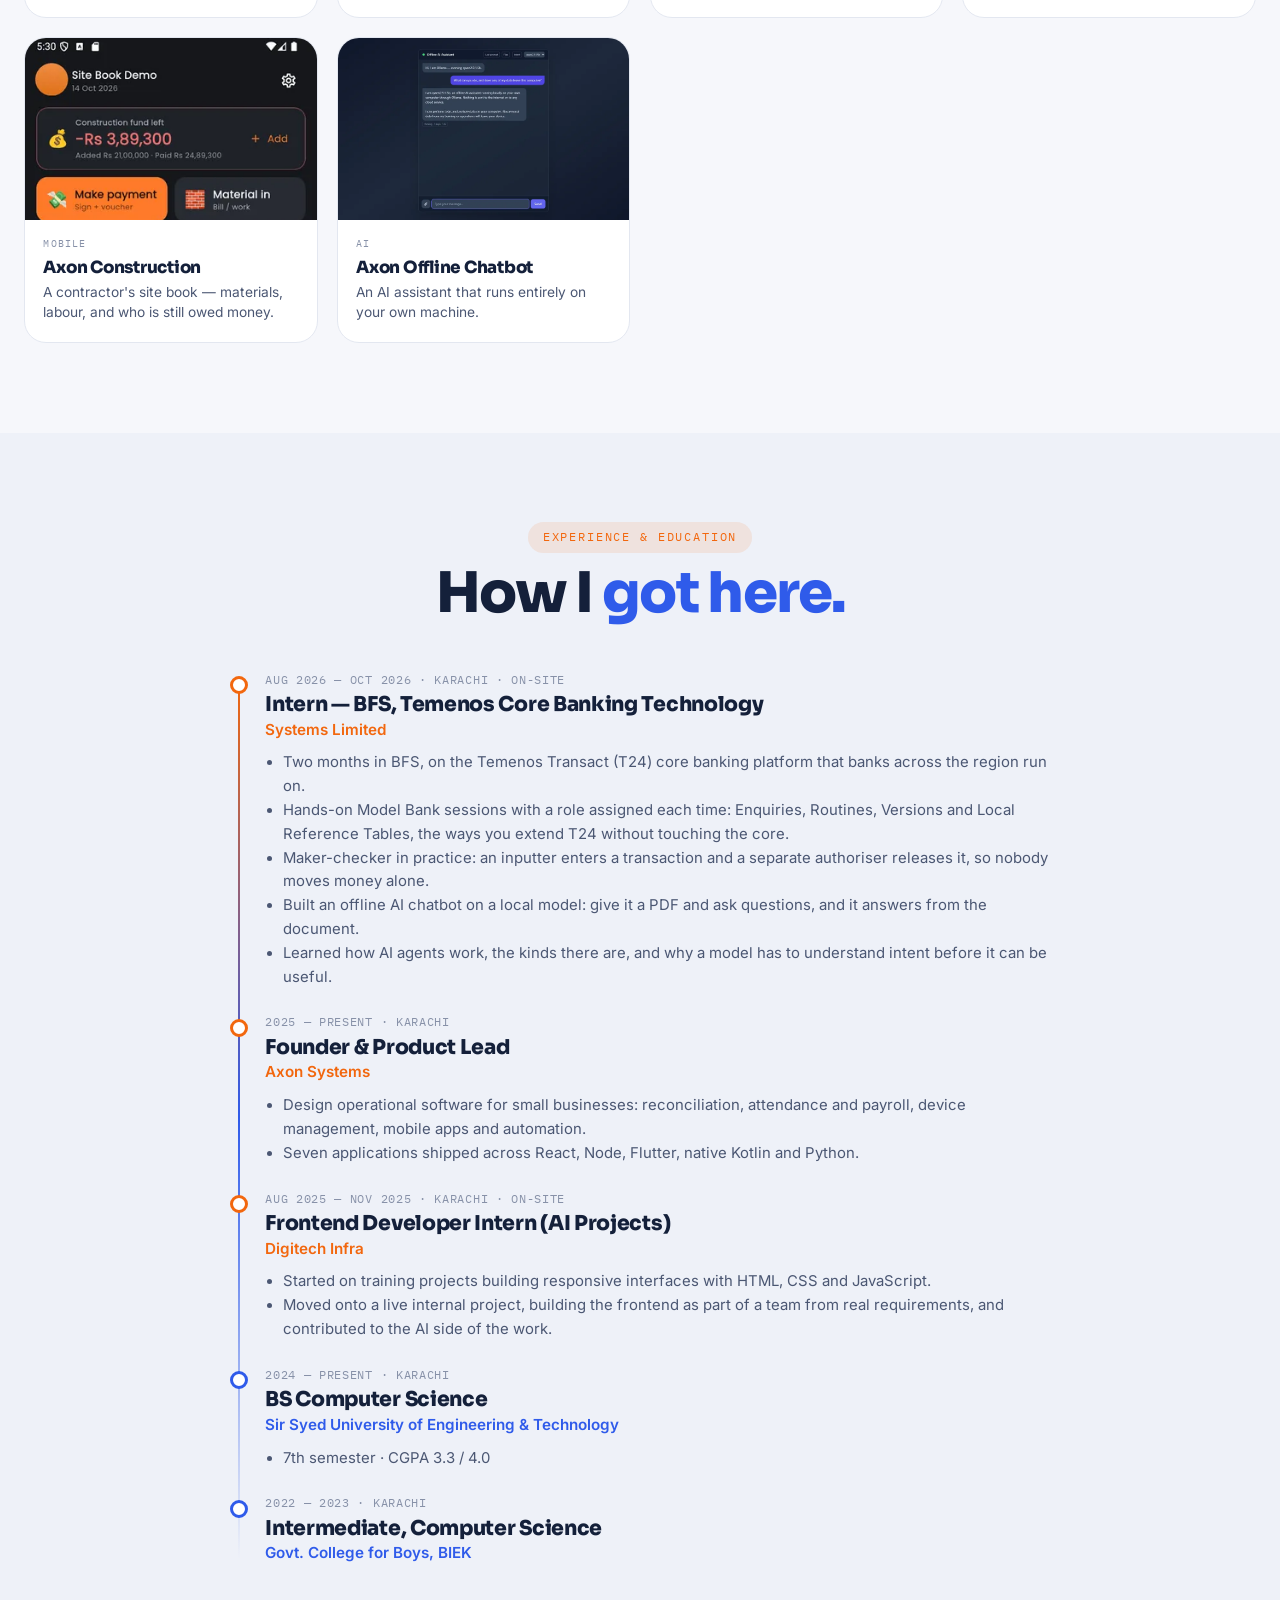
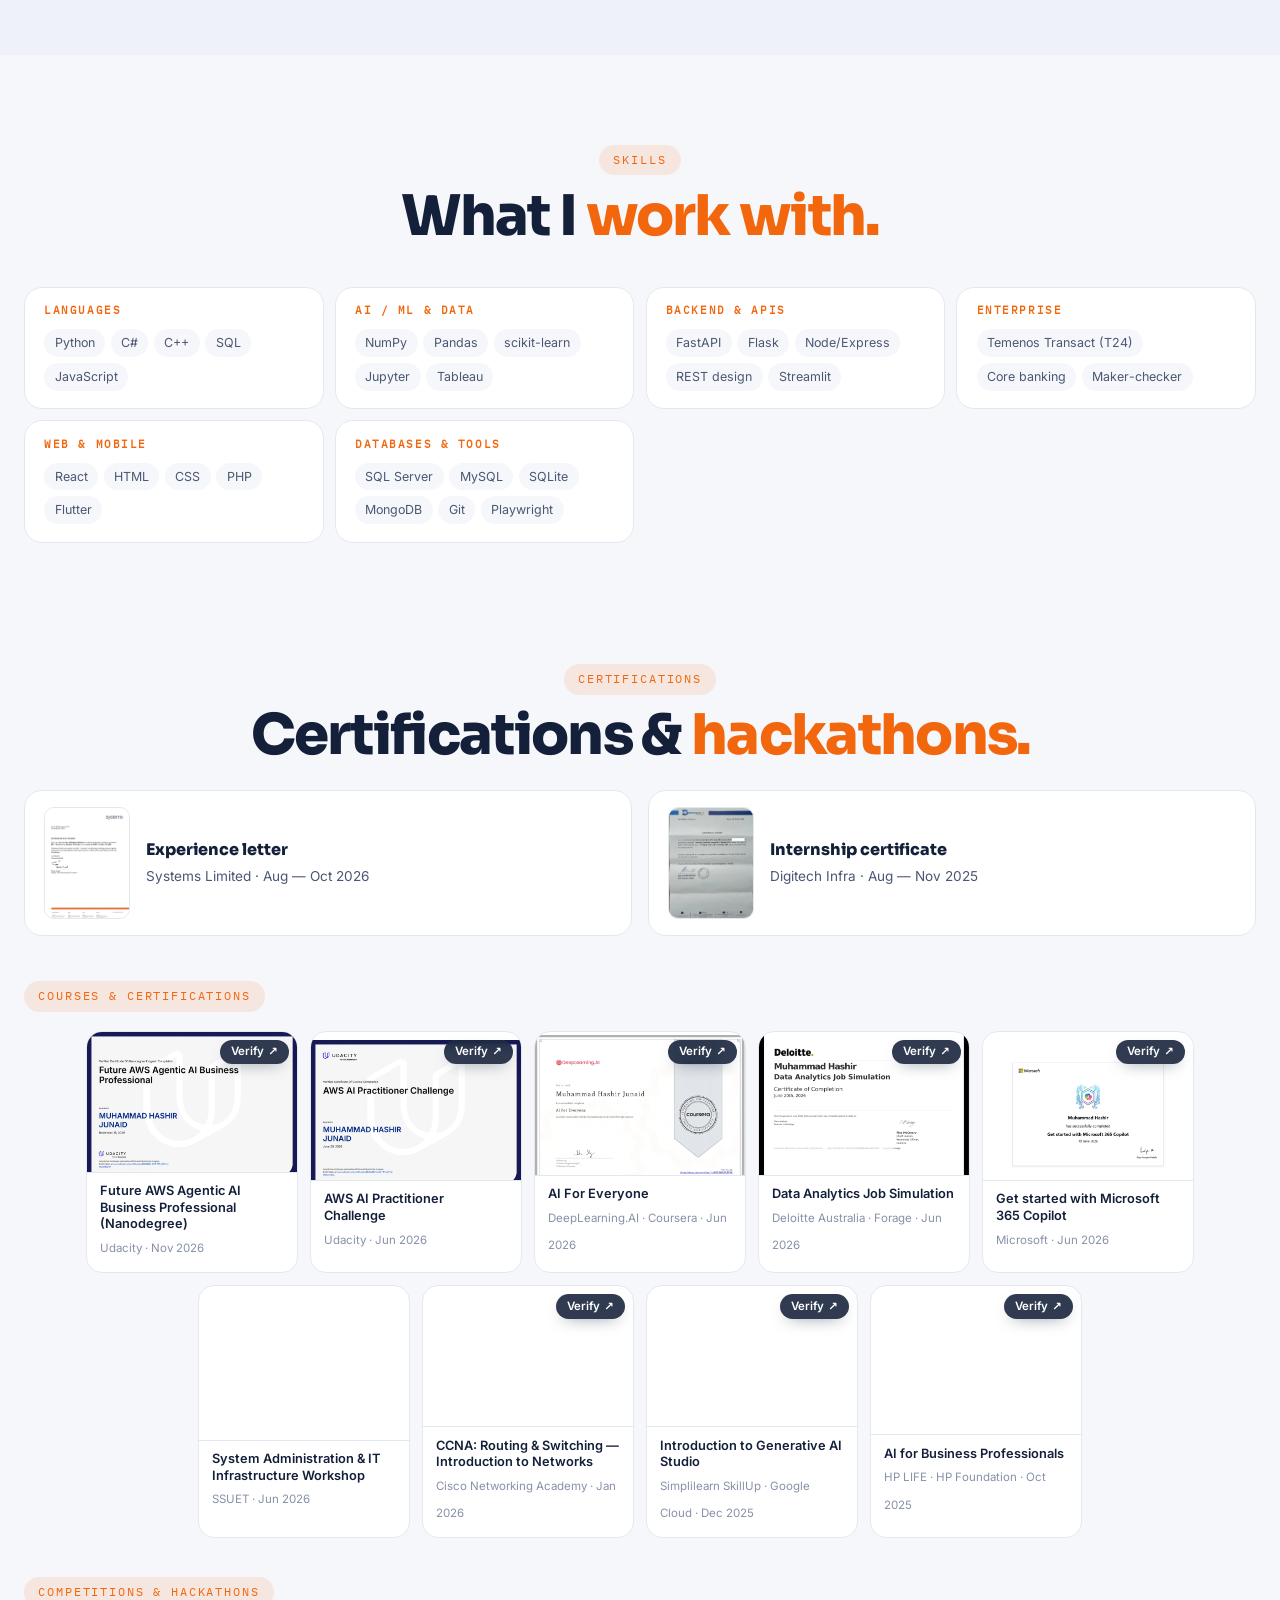
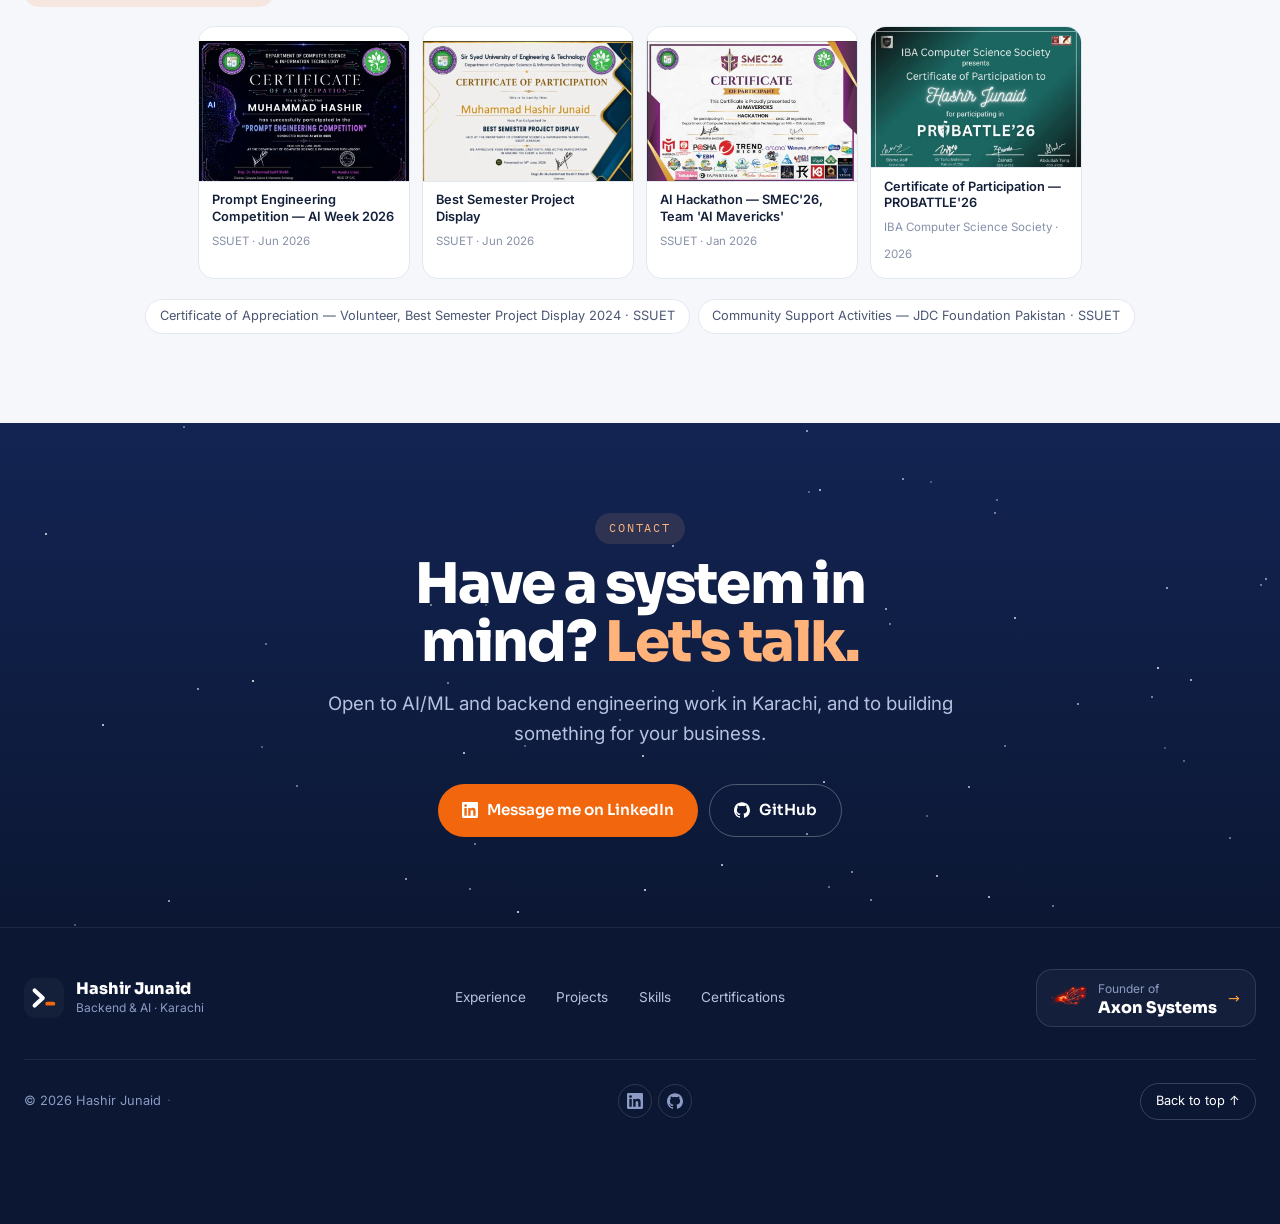
==== commit 2c2132ea: "Publish 2026-11-24T11:48Z" ====
--- a/index.html
+++ b/index.html
@@ -25,19 +25,19 @@
 <meta name="twitter:image" content="https://hashirjunaid.me/assets/og.png">
 <meta property="profile:first_name" content="Hashir">
 <meta property="profile:last_name" content="Junaid">
-<link rel="icon" href="assets/favicon.svg?v=mwt9f2b9" type="image/svg+xml">
+<link rel="icon" href="assets/favicon.svg?v=mwums1i6" type="image/svg+xml">
 <link rel="apple-touch-icon" href="assets/apple-touch-icon.png">
 <script type="application/ld+json">{"@context":"https://schema.org","@graph":[{"@type":"WebSite","@id":"https://hashirjunaid.me/#website","name":"Hashir Junaid","inLanguage":"en","publisher":{"@id":"https://hashirjunaid.me/#person"},"url":"https://hashirjunaid.me/"},{"@type":"ProfilePage","@id":"https://hashirjunaid.me/#profile","name":"Hashir Junaid — portfolio","inLanguage":"en","isPartOf":{"@id":"https://hashirjunaid.me/#website"},"mainEntity":{"@id":"https://hashirjunaid.me/#person"},"about":{"@id":"https://hashirjunaid.me/#person"},"url":"https://hashirjunaid.me/"},{"@type":"Person","@id":"https://hashirjunaid.me/#person","name":"Hashir Junaid","alternateName":["Muhammad Hashir Junaid","Muhammad Hashir"],"sameAs":["https://www.linkedin.com/in/hashir-junaid-1ab40227a","https://github.com/hashir13-debug"],"url":"https://hashirjunaid.me/","jobTitle":"Backend & AI Developer","description":"Backend and AI developer in Karachi, Computer Science student at SSUET, founder of Axon Systems, and former intern in Temenos core banking at Systems Limited.","image":"https://hashirjunaid.me/assets/avatar.webp","address":{"@type":"PostalAddress","addressLocality":"Karachi","addressRegion":"Sindh","addressCountry":"PK"},"nationality":{"@type":"Country","name":"Pakistan"},"worksFor":{"@id":"https://axonsystems.tech/#organization"},"alumniOf":[{"@type":"CollegeOrUniversity","name":"Sir Syed University of Engineering & Technology","alternateName":"SSUET","url":"https://www.ssuet.edu.pk/"},{"@type":"Organization","name":"Systems Limited","url":"https://www.systemsltd.com/"}],"knowsAbout":["Python","Backend development","REST APIs","FastAPI","Flask","Node.js","React","MongoDB","SQL","Artificial intelligence","Machine learning","Temenos Transact (T24)","Core banking","Android","Flutter"],"hasCredential":[{"@type":"EducationalOccupationalCredential","name":"Future AWS Agentic AI Business Professional (Nanodegree)","credentialCategory":"certificate","recognizedBy":{"@type":"Organization","name":"Udacity"}},{"@type":"EducationalOccupationalCredential","name":"AWS AI Practitioner Challenge","credentialCategory":"certificate","recognizedBy":{"@type":"Organization","name":"Udacity"}},{"@type":"EducationalOccupationalCredential","name":"AI For Everyone","credentialCategory":"certificate","recognizedBy":{"@type":"Organization","name":"DeepLearning.AI"}},{"@type":"EducationalOccupationalCredential","name":"Data Analytics Job Simulation","credentialCategory":"certificate","recognizedBy":{"@type":"Organization","name":"Deloitte Australia"}},{"@type":"EducationalOccupationalCredential","name":"Get started with Microsoft 365 Copilot","credentialCategory":"certificate","recognizedBy":{"@type":"Organization","name":"Microsoft"}},{"@type":"EducationalOccupationalCredential","name":"CCNA: Routing & Switching — Introduction to Networks","credentialCategory":"certificate","recognizedBy":{"@type":"Organization","name":"Cisco Networking Academy"}},{"@type":"EducationalOccupationalCredential","name":"System Administration & IT Infrastructure Workshop","credentialCategory":"certificate","recognizedBy":{"@type":"Organization","name":"SSUET"}},{"@type":"EducationalOccupationalCredential","name":"Prompt Engineering Competition — AI Week 2026","credentialCategory":"certificate","recognizedBy":{"@type":"Organization","name":"SSUET"}},{"@type":"EducationalOccupationalCredential","name":"Best Semester Project Display","credentialCategory":"certificate","recognizedBy":{"@type":"Organization","name":"SSUET"}},{"@type":"EducationalOccupationalCredential","name":"Certificate of Participation — PROBATTLE'26","credentialCategory":"certificate","recognizedBy":{"@type":"Organization","name":"IBA Computer Science Society"}},{"@type":"EducationalOccupationalCredential","name":"AI Hackathon — SMEC'26, Team 'AI Mavericks'","credentialCategory":"certificate","recognizedBy":{"@type":"Organization","name":"SSUET"}},{"@type":"EducationalOccupationalCredential","name":"AI for Business Professionals","credentialCategory":"certificate","recognizedBy":{"@type":"Organization","name":"HP LIFE"}},{"@type":"EducationalOccupationalCredential","name":"Introduction to Generative AI Studio","credentialCategory":"certificate","recognizedBy":{"@type":"Organization","name":"Simplilearn SkillUp"}},{"@type":"EducationalOccupationalCredential","name":"Certificate of Appreciation — Volunteer, Best Semester Project Display 2024","credentialCategory":"certificate","recognizedBy":{"@type":"Organization","name":"SSUET"}},{"@type":"EducationalOccupationalCredential","name":"Community Support Activities — JDC Foundation Pakistan","credentialCategory":"certificate","recognizedBy":{"@type":"Organization","name":"SSUET"}}],"knowsLanguage":["English","Urdu"]},{"@type":"Organization","@id":"https://axonsystems.tech/#organization","name":"Axon Systems","founder":{"@id":"https://hashirjunaid.me/#person"},"url":"https://axonsystems.tech/"}]}</script>
 <link rel="preload" as="font" type="font/woff2" href="assets/fonts/inter-400-latin.woff2" crossorigin>
 <link rel="preload" as="font" type="font/woff2" href="assets/fonts/sora-800-latin.woff2" crossorigin>
 <link rel="stylesheet" href="assets/fonts.css">
-<link rel="preload" as="image" href="assets/avatar.webp?v=mwt9f2b9" fetchpriority="high">
-<link rel="stylesheet" href="assets/portfolio.css?v=mwt9f2b9">
+<link rel="preload" as="image" href="assets/avatar.webp?v=mwums1i6" fetchpriority="high">
+<link rel="stylesheet" href="assets/portfolio.css?v=mwums1i6">
 </head>
 <body>
 
 <header class="pf-nav"><div class="pf-wrap pf-nav__in">
-  <a class="pf-brand" href="#top"><img src="assets/mark.svg?v=mwt9f2b9" alt=""><span>Hashir Junaid</span></a>
+  <a class="pf-brand" href="#top"><img src="assets/mark.svg?v=mwums1i6" alt=""><span>Hashir Junaid</span></a>
   <nav class="pf-links"><a href="#experience">Experience</a><a href="#projects">Projects</a><a href="#skills">Skills</a><a href="#certifications">Certifications</a></nav>
   <a class="pf-cta" href="#contact"><i></i>Contact</a>
 </div></header>
@@ -49,7 +49,7 @@
       <div class="pf-hello" data-r><i></i>Karachi, Pakistan &middot; open to backend &amp; AI roles</div>
       <h1 data-r data-r-delay="80">Hashir Junaid</h1>
       <div class="pf-rolepills" data-r data-r-delay="160">
-        <span class="pf-rolepill"><img src="assets/axon-mark.png?v=mwt9f2b9" alt="">Founder of <strong>&nbsp;Axon Systems</strong></span>
+        <span class="pf-rolepill"><img src="assets/axon-mark.png?v=mwums1i6" alt="">Founder of <strong>&nbsp;Axon Systems</strong></span>
         <span class="pf-rolepill pf-rolepill--logo">Ex-intern &middot; <img class="pf-sl" src="assets/logos/systems-limited.svg" alt=""><b>&nbsp;Limited</b></span>
       </div>
       <p class="pf-lede" style="margin-top:1.4rem" data-r data-r-delay="220">Computer Science at SSUET, Karachi. I build backend and AI software &mdash; and the systems my own businesses run on.</p>
@@ -66,7 +66,7 @@
       </div>
     </div>
     <div class="pf-portrait" data-r data-r-delay="140">
-      <div class="pf-portrait__img"><img src="assets/avatar.webp?v=mwt9f2b9" alt="Hashir Junaid, backend and AI developer in Karachi" width="720" height="900" fetchpriority="high"></div>
+      <div class="pf-portrait__img"><img src="assets/avatar.webp?v=mwums1i6" alt="Hashir Junaid, backend and AI developer in Karachi" width="720" height="900" fetchpriority="high"></div>
     </div>
   </div></section>
 
@@ -93,7 +93,7 @@
   <section class="pf-section" id="company" style="padding-top:1rem"><div class="pf-wrap">
     <div class="pf-founder" data-r>
       <div>
-        <div class="pf-founder__mark"><img src="assets/axon-mark.png?v=mwt9f2b9" alt="">Axon Systems</div>
+        <div class="pf-founder__mark"><img src="assets/axon-mark.png?v=mwums1i6" alt="">Axon Systems</div>
         <h2 class="pf-founder__h">I founded a software company.</h2>
         <p>Axon Systems builds the operational software small businesses in Karachi actually need &mdash; reconciliation, attendance and payroll, device management, mobile apps and automation. I design the systems and make the architecture calls, and build them with a small team.</p>
         <div class="pf-btns" style="margin-top:1.6rem">
@@ -356,9 +356,9 @@
 
 <footer class="pf-foot"><div class="pf-wrap">
   <div class="pf-foot__top">
-    <a class="pf-foot__me" href="#top"><img src="assets/mark.svg?v=mwt9f2b9" alt=""><span><b>Hashir Junaid</b><small>Backend &amp; AI &middot; Karachi</small></span></a>
+    <a class="pf-foot__me" href="#top"><img src="assets/mark.svg?v=mwums1i6" alt=""><span><b>Hashir Junaid</b><small>Backend &amp; AI &middot; Karachi</small></span></a>
     <nav class="pf-foot__links"><a href="#experience">Experience</a><a href="#projects">Projects</a><a href="#skills">Skills</a><a href="#certifications">Certifications</a></nav>
-    <a class="pf-foot__axon" href="https://axonsystems.tech/"><img src="assets/axon-mark.png?v=mwt9f2b9" alt=""><span><small>Founder of</small><b>Axon Systems</b></span><i aria-hidden="true">&rarr;</i></a>
+    <a class="pf-foot__axon" href="https://axonsystems.tech/"><img src="assets/axon-mark.png?v=mwums1i6" alt=""><span><small>Founder of</small><b>Axon Systems</b></span><i aria-hidden="true">&rarr;</i></a>
   </div>
   <div class="pf-foot__bottom">
     <span>&copy; 2026 Hashir Junaid<button class="pf-dot" type="button" data-logkey tabindex="-1" aria-hidden="true">&middot;</button></span>
@@ -455,8 +455,8 @@
 </svg>
 </div>
 </div>
-<script src="assets/portfolio.js?v=mwt9f2b9" defer></script>
+<script src="assets/portfolio.js?v=mwums1i6" defer></script>
 <script>window.__visit={"endpoint":"https://script.google.com/macros/s/AKfycbwnRuq_QsObKcA_D1HWyAIx5LwlNRXFtO9GyD9npajEY-5V8hHDnDEmbQpCcthvyTMK/exec","sheet":""};</script>
-<script src="assets/visitlog.js?v=mwt9f2b9" defer></script>
+<script src="assets/visitlog.js?v=mwums1i6" defer></script>
 </body>
 </html>
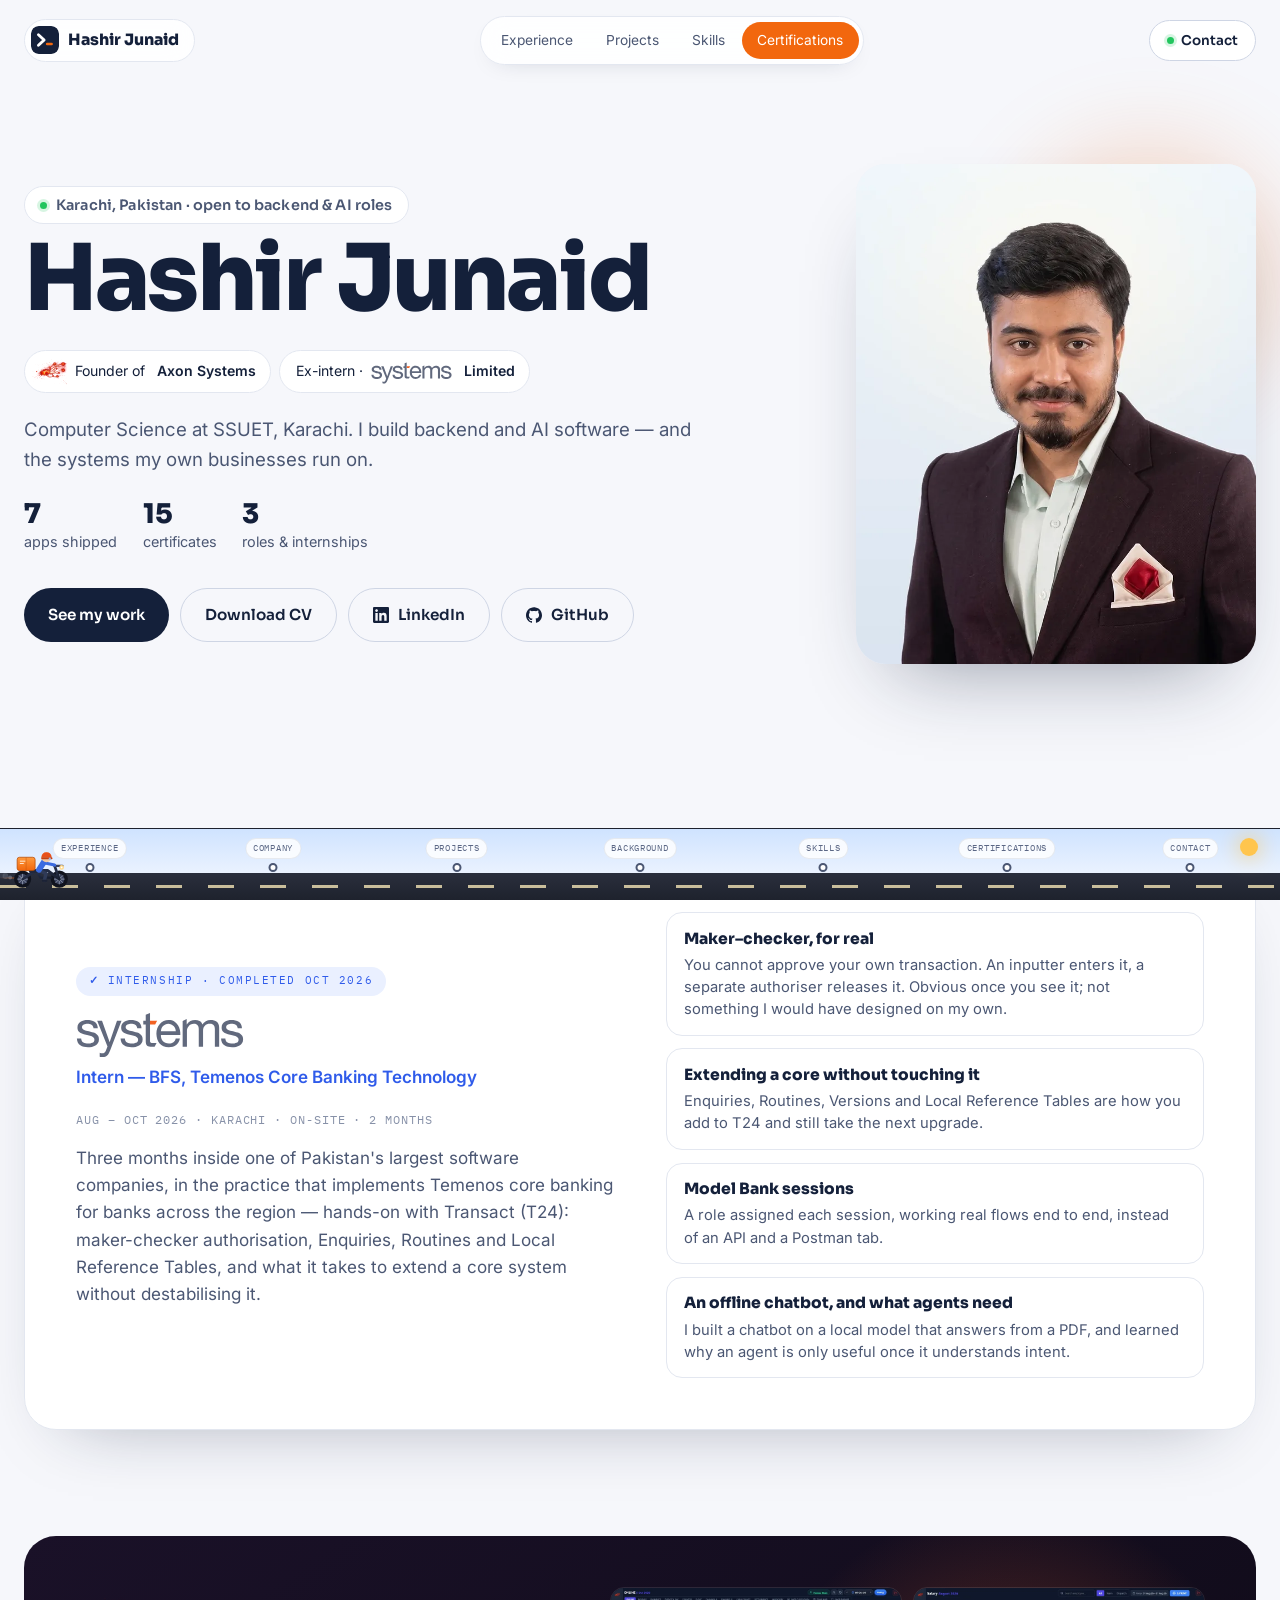
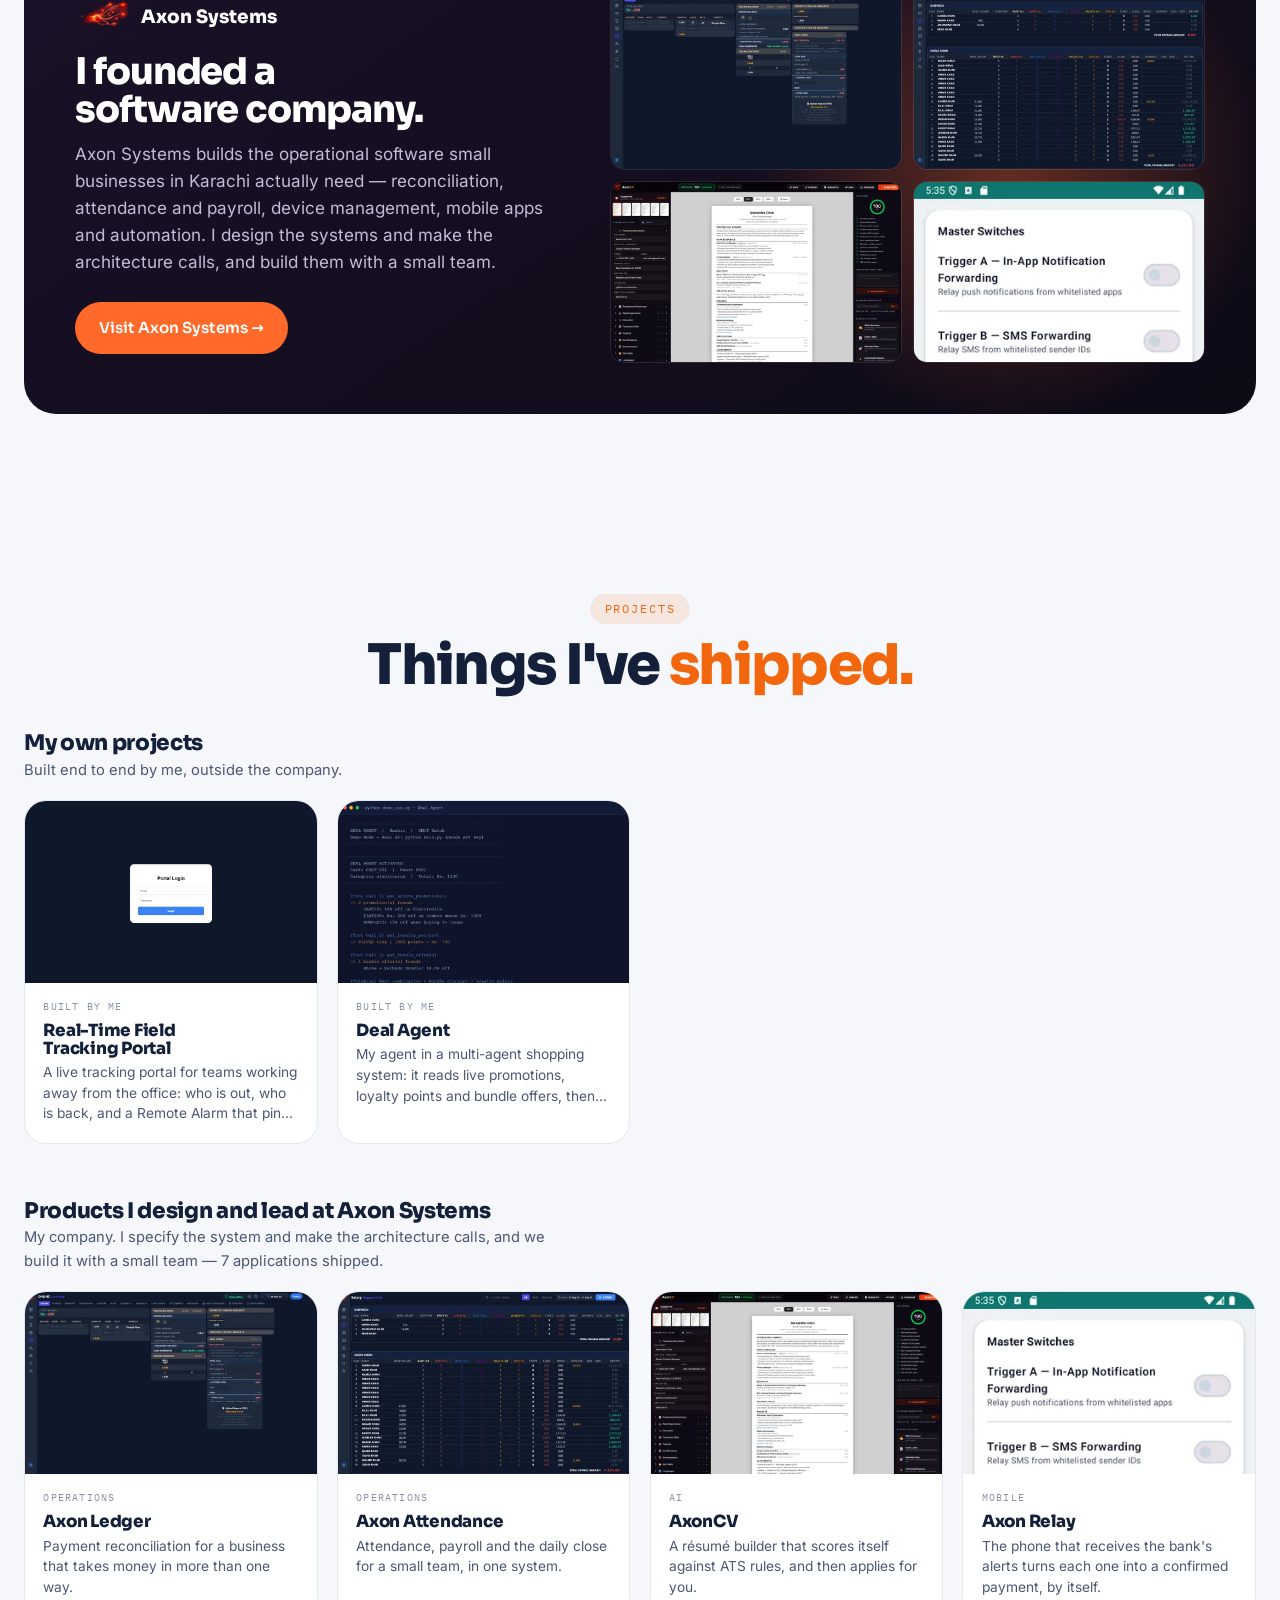
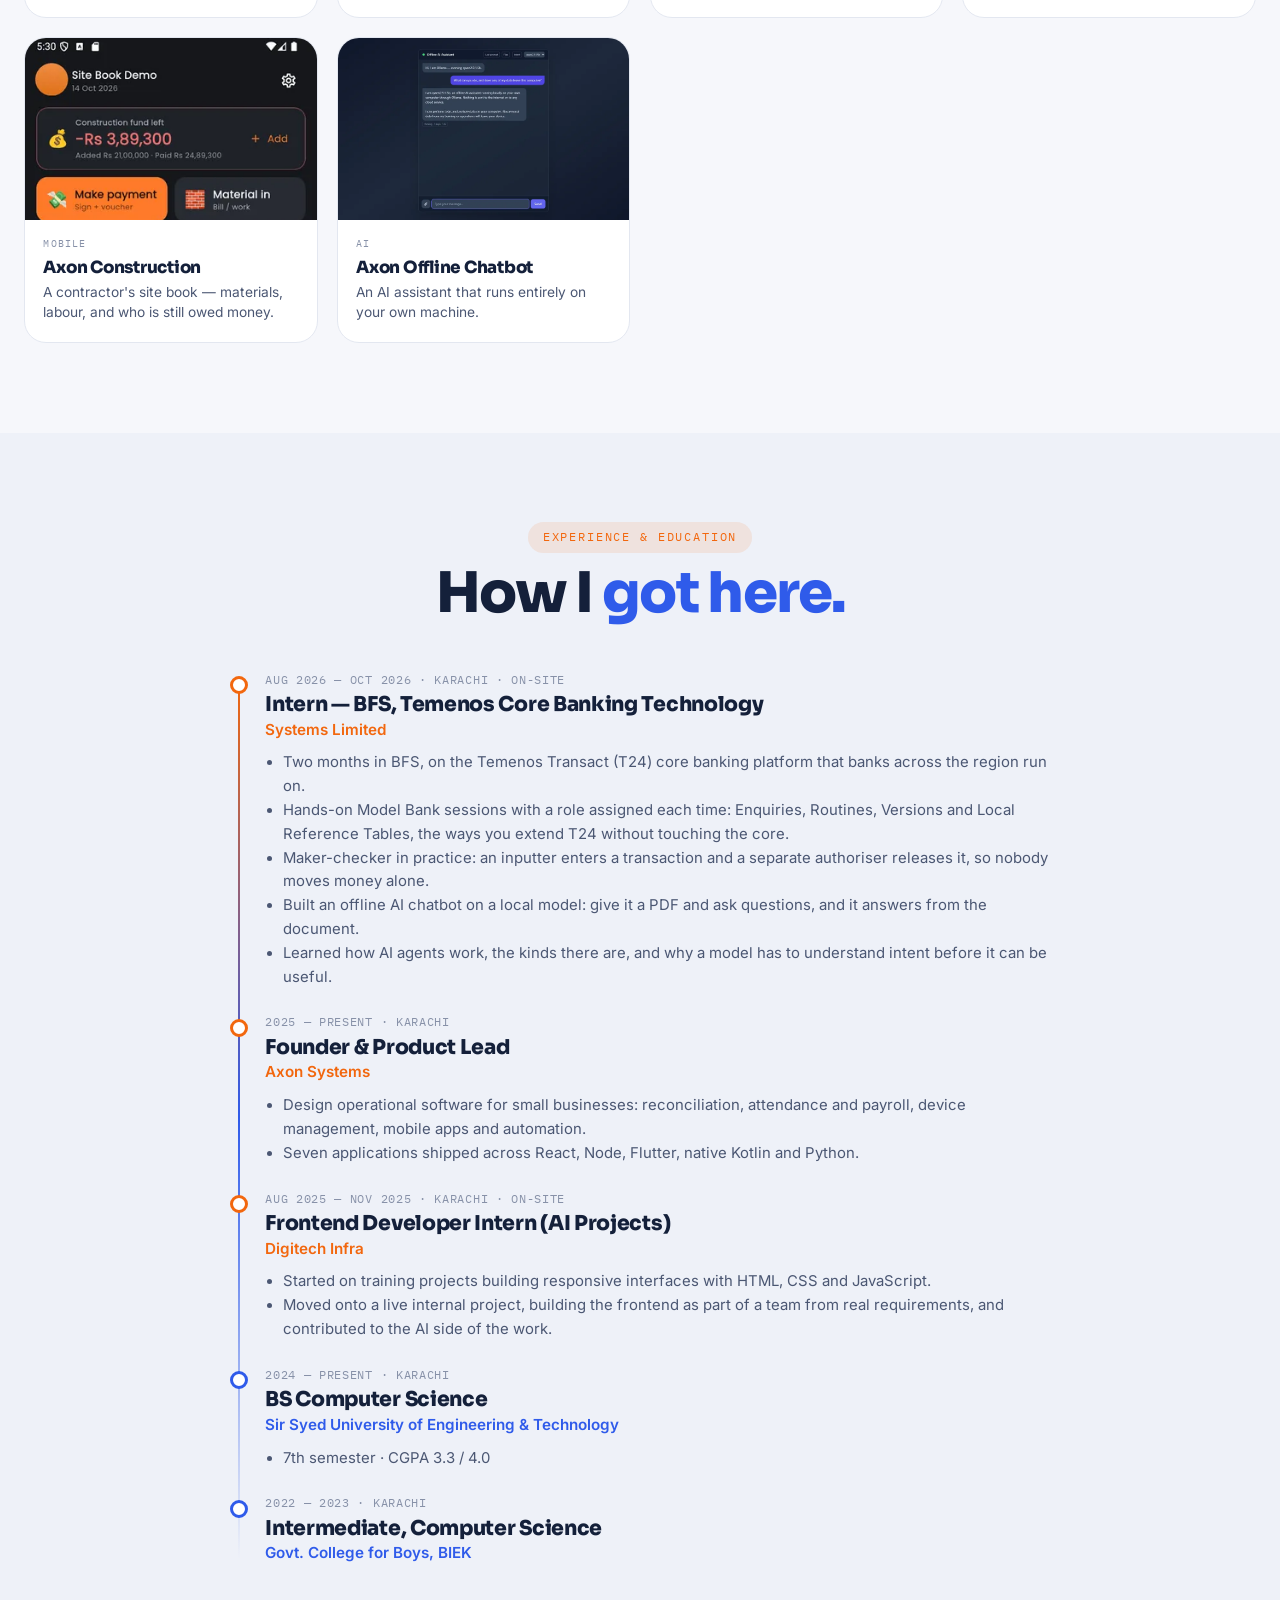
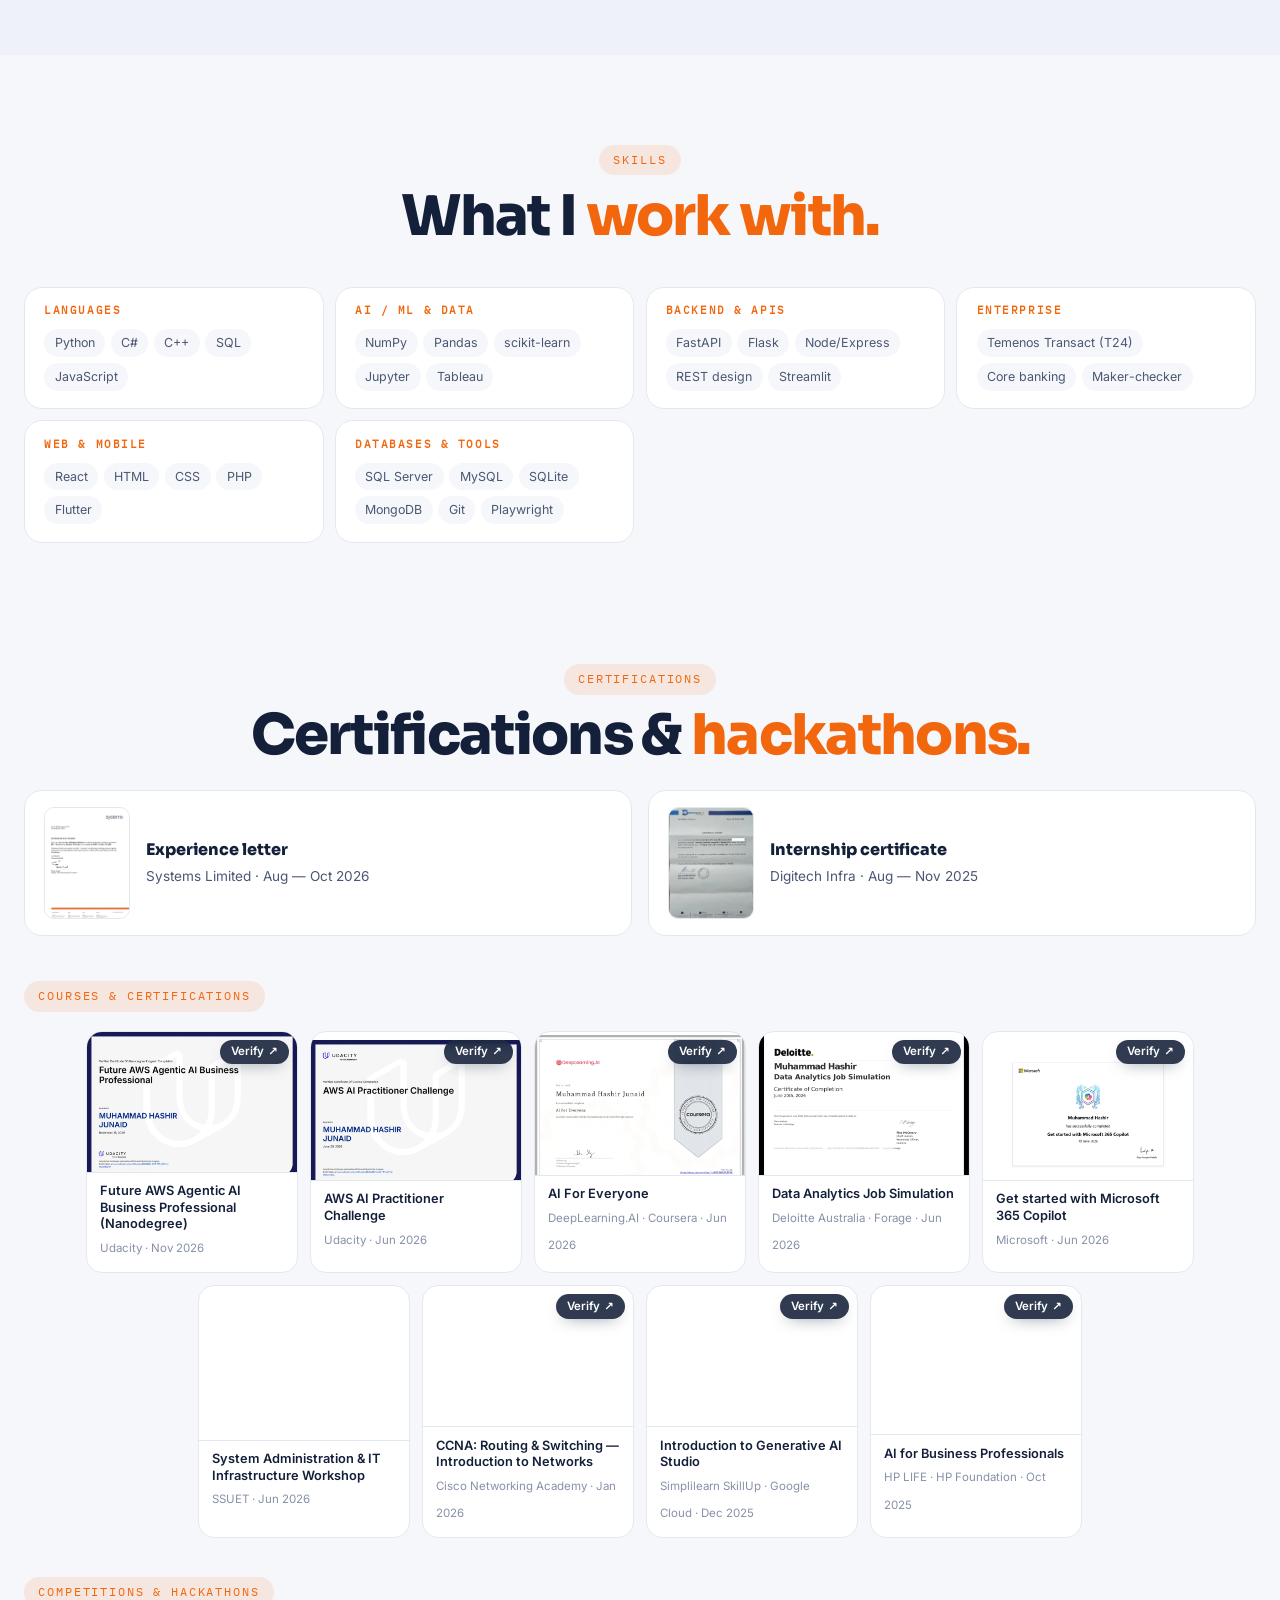
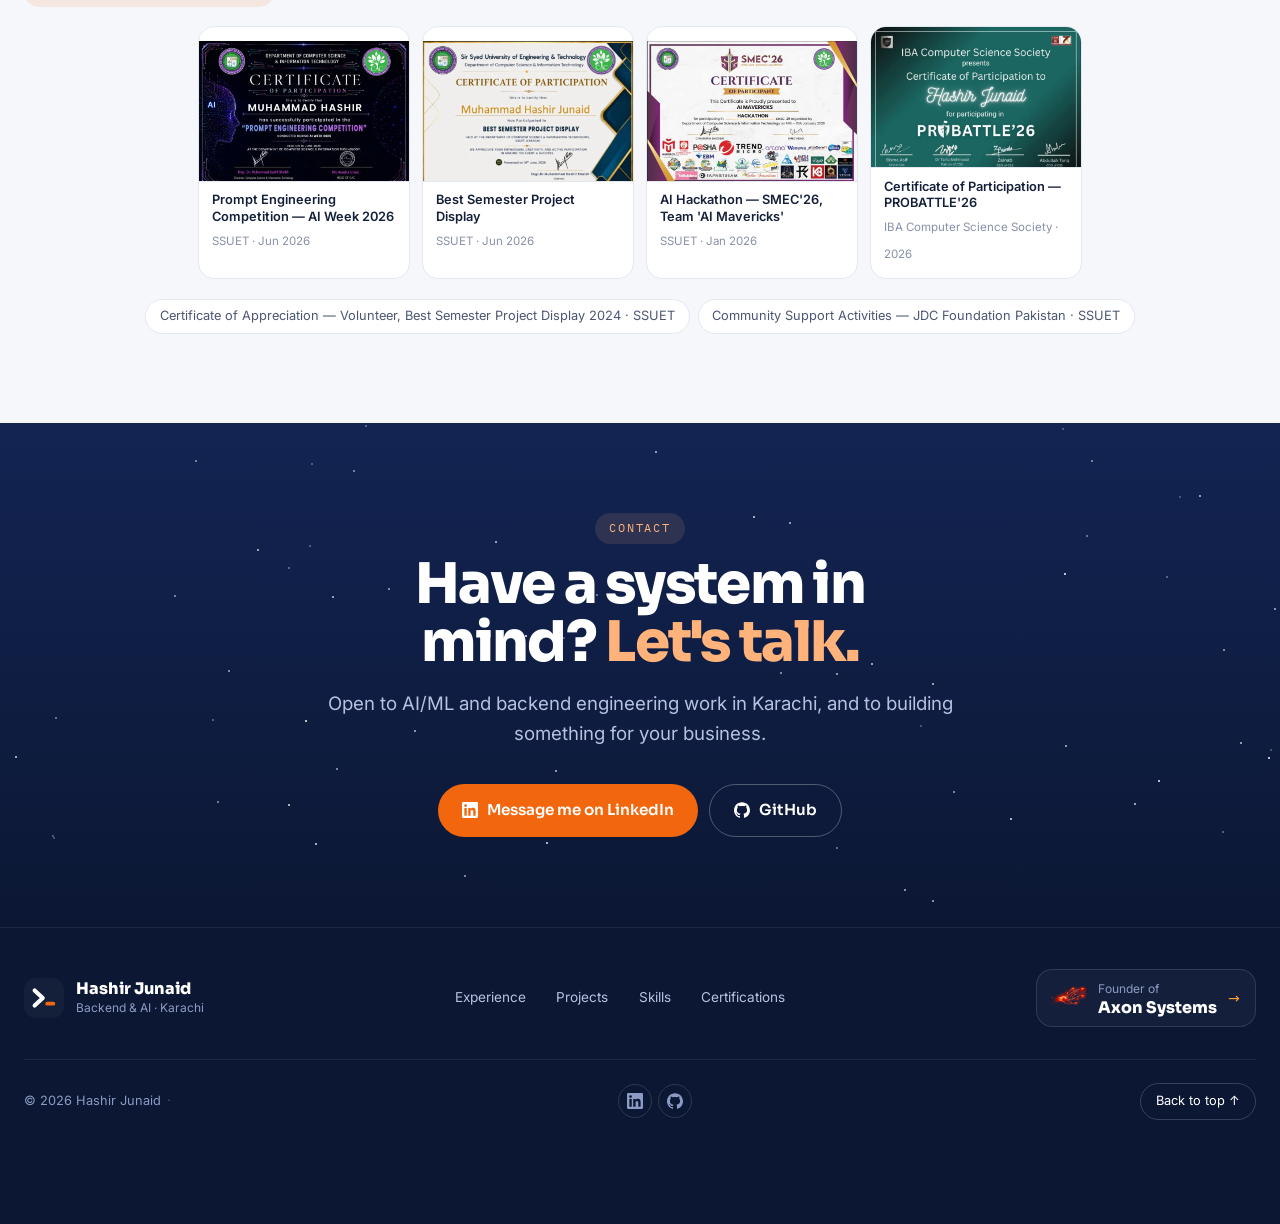
==== commit ea7cf4f4: "Publish 2026-11-28T12:38Z" ====
--- a/index.html
+++ b/index.html
@@ -25,19 +25,19 @@
 <meta name="twitter:image" content="https://hashirjunaid.me/assets/og.png">
 <meta property="profile:first_name" content="Hashir">
 <meta property="profile:last_name" content="Junaid">
-<link rel="icon" href="assets/favicon.svg?v=mwums1i6" type="image/svg+xml">
+<link rel="icon" href="assets/favicon.svg?v=mx0ebqfq" type="image/svg+xml">
 <link rel="apple-touch-icon" href="assets/apple-touch-icon.png">
 <script type="application/ld+json">{"@context":"https://schema.org","@graph":[{"@type":"WebSite","@id":"https://hashirjunaid.me/#website","name":"Hashir Junaid","inLanguage":"en","publisher":{"@id":"https://hashirjunaid.me/#person"},"url":"https://hashirjunaid.me/"},{"@type":"ProfilePage","@id":"https://hashirjunaid.me/#profile","name":"Hashir Junaid — portfolio","inLanguage":"en","isPartOf":{"@id":"https://hashirjunaid.me/#website"},"mainEntity":{"@id":"https://hashirjunaid.me/#person"},"about":{"@id":"https://hashirjunaid.me/#person"},"url":"https://hashirjunaid.me/"},{"@type":"Person","@id":"https://hashirjunaid.me/#person","name":"Hashir Junaid","alternateName":["Muhammad Hashir Junaid","Muhammad Hashir"],"sameAs":["https://www.linkedin.com/in/hashir-junaid-1ab40227a","https://github.com/hashir13-debug"],"url":"https://hashirjunaid.me/","jobTitle":"Backend & AI Developer","description":"Backend and AI developer in Karachi, Computer Science student at SSUET, founder of Axon Systems, and former intern in Temenos core banking at Systems Limited.","image":"https://hashirjunaid.me/assets/avatar.webp","address":{"@type":"PostalAddress","addressLocality":"Karachi","addressRegion":"Sindh","addressCountry":"PK"},"nationality":{"@type":"Country","name":"Pakistan"},"worksFor":{"@id":"https://axonsystems.tech/#organization"},"alumniOf":[{"@type":"CollegeOrUniversity","name":"Sir Syed University of Engineering & Technology","alternateName":"SSUET","url":"https://www.ssuet.edu.pk/"},{"@type":"Organization","name":"Systems Limited","url":"https://www.systemsltd.com/"}],"knowsAbout":["Python","Backend development","REST APIs","FastAPI","Flask","Node.js","React","MongoDB","SQL","Artificial intelligence","Machine learning","Temenos Transact (T24)","Core banking","Android","Flutter"],"hasCredential":[{"@type":"EducationalOccupationalCredential","name":"Future AWS Agentic AI Business Professional (Nanodegree)","credentialCategory":"certificate","recognizedBy":{"@type":"Organization","name":"Udacity"}},{"@type":"EducationalOccupationalCredential","name":"AWS AI Practitioner Challenge","credentialCategory":"certificate","recognizedBy":{"@type":"Organization","name":"Udacity"}},{"@type":"EducationalOccupationalCredential","name":"AI For Everyone","credentialCategory":"certificate","recognizedBy":{"@type":"Organization","name":"DeepLearning.AI"}},{"@type":"EducationalOccupationalCredential","name":"Data Analytics Job Simulation","credentialCategory":"certificate","recognizedBy":{"@type":"Organization","name":"Deloitte Australia"}},{"@type":"EducationalOccupationalCredential","name":"Get started with Microsoft 365 Copilot","credentialCategory":"certificate","recognizedBy":{"@type":"Organization","name":"Microsoft"}},{"@type":"EducationalOccupationalCredential","name":"CCNA: Routing & Switching — Introduction to Networks","credentialCategory":"certificate","recognizedBy":{"@type":"Organization","name":"Cisco Networking Academy"}},{"@type":"EducationalOccupationalCredential","name":"System Administration & IT Infrastructure Workshop","credentialCategory":"certificate","recognizedBy":{"@type":"Organization","name":"SSUET"}},{"@type":"EducationalOccupationalCredential","name":"Prompt Engineering Competition — AI Week 2026","credentialCategory":"certificate","recognizedBy":{"@type":"Organization","name":"SSUET"}},{"@type":"EducationalOccupationalCredential","name":"Best Semester Project Display","credentialCategory":"certificate","recognizedBy":{"@type":"Organization","name":"SSUET"}},{"@type":"EducationalOccupationalCredential","name":"Certificate of Participation — PROBATTLE'26","credentialCategory":"certificate","recognizedBy":{"@type":"Organization","name":"IBA Computer Science Society"}},{"@type":"EducationalOccupationalCredential","name":"AI Hackathon — SMEC'26, Team 'AI Mavericks'","credentialCategory":"certificate","recognizedBy":{"@type":"Organization","name":"SSUET"}},{"@type":"EducationalOccupationalCredential","name":"AI for Business Professionals","credentialCategory":"certificate","recognizedBy":{"@type":"Organization","name":"HP LIFE"}},{"@type":"EducationalOccupationalCredential","name":"Introduction to Generative AI Studio","credentialCategory":"certificate","recognizedBy":{"@type":"Organization","name":"Simplilearn SkillUp"}},{"@type":"EducationalOccupationalCredential","name":"Certificate of Appreciation — Volunteer, Best Semester Project Display 2024","credentialCategory":"certificate","recognizedBy":{"@type":"Organization","name":"SSUET"}},{"@type":"EducationalOccupationalCredential","name":"Community Support Activities — JDC Foundation Pakistan","credentialCategory":"certificate","recognizedBy":{"@type":"Organization","name":"SSUET"}}],"knowsLanguage":["English","Urdu"]},{"@type":"Organization","@id":"https://axonsystems.tech/#organization","name":"Axon Systems","founder":{"@id":"https://hashirjunaid.me/#person"},"url":"https://axonsystems.tech/"}]}</script>
 <link rel="preload" as="font" type="font/woff2" href="assets/fonts/inter-400-latin.woff2" crossorigin>
 <link rel="preload" as="font" type="font/woff2" href="assets/fonts/sora-800-latin.woff2" crossorigin>
 <link rel="stylesheet" href="assets/fonts.css">
-<link rel="preload" as="image" href="assets/avatar.webp?v=mwums1i6" fetchpriority="high">
-<link rel="stylesheet" href="assets/portfolio.css?v=mwums1i6">
+<link rel="preload" as="image" href="assets/avatar.webp?v=mx0ebqfq" fetchpriority="high">
+<link rel="stylesheet" href="assets/portfolio.css?v=mx0ebqfq">
 </head>
 <body>
 
 <header class="pf-nav"><div class="pf-wrap pf-nav__in">
-  <a class="pf-brand" href="#top"><img src="assets/mark.svg?v=mwums1i6" alt=""><span>Hashir Junaid</span></a>
+  <a class="pf-brand" href="#top"><img src="assets/mark.svg?v=mx0ebqfq" alt=""><span>Hashir Junaid</span></a>
   <nav class="pf-links"><a href="#experience">Experience</a><a href="#projects">Projects</a><a href="#skills">Skills</a><a href="#certifications">Certifications</a></nav>
   <a class="pf-cta" href="#contact"><i></i>Contact</a>
 </div></header>
@@ -49,7 +49,7 @@
       <div class="pf-hello" data-r><i></i>Karachi, Pakistan &middot; open to backend &amp; AI roles</div>
       <h1 data-r data-r-delay="80">Hashir Junaid</h1>
       <div class="pf-rolepills" data-r data-r-delay="160">
-        <span class="pf-rolepill"><img src="assets/axon-mark.png?v=mwums1i6" alt="">Founder of <strong>&nbsp;Axon Systems</strong></span>
+        <span class="pf-rolepill"><img src="assets/axon-mark.png?v=mx0ebqfq" alt="">Founder of <strong>&nbsp;Axon Systems</strong></span>
         <span class="pf-rolepill pf-rolepill--logo">Ex-intern &middot; <img class="pf-sl" src="assets/logos/systems-limited.svg" alt=""><b>&nbsp;Limited</b></span>
       </div>
       <p class="pf-lede" style="margin-top:1.4rem" data-r data-r-delay="220">Computer Science at SSUET, Karachi. I build backend and AI software &mdash; and the systems my own businesses run on.</p>
@@ -66,7 +66,7 @@
       </div>
     </div>
     <div class="pf-portrait" data-r data-r-delay="140">
-      <div class="pf-portrait__img"><img src="assets/avatar.webp?v=mwums1i6" alt="Hashir Junaid, backend and AI developer in Karachi" width="720" height="900" fetchpriority="high"></div>
+      <div class="pf-portrait__img"><img src="assets/avatar.webp?v=mx0ebqfq" alt="Hashir Junaid, backend and AI developer in Karachi" width="720" height="900" fetchpriority="high"></div>
     </div>
   </div></section>
 
@@ -93,7 +93,7 @@
   <section class="pf-section" id="company" style="padding-top:1rem"><div class="pf-wrap">
     <div class="pf-founder" data-r>
       <div>
-        <div class="pf-founder__mark"><img src="assets/axon-mark.png?v=mwums1i6" alt="">Axon Systems</div>
+        <div class="pf-founder__mark"><img src="assets/axon-mark.png?v=mx0ebqfq" alt="">Axon Systems</div>
         <h2 class="pf-founder__h">I founded a software company.</h2>
         <p>Axon Systems builds the operational software small businesses in Karachi actually need &mdash; reconciliation, attendance and payroll, device management, mobile apps and automation. I design the systems and make the architecture calls, and build them with a small team.</p>
         <div class="pf-btns" style="margin-top:1.6rem">
@@ -356,9 +356,9 @@
 
 <footer class="pf-foot"><div class="pf-wrap">
   <div class="pf-foot__top">
-    <a class="pf-foot__me" href="#top"><img src="assets/mark.svg?v=mwums1i6" alt=""><span><b>Hashir Junaid</b><small>Backend &amp; AI &middot; Karachi</small></span></a>
+    <a class="pf-foot__me" href="#top"><img src="assets/mark.svg?v=mx0ebqfq" alt=""><span><b>Hashir Junaid</b><small>Backend &amp; AI &middot; Karachi</small></span></a>
     <nav class="pf-foot__links"><a href="#experience">Experience</a><a href="#projects">Projects</a><a href="#skills">Skills</a><a href="#certifications">Certifications</a></nav>
-    <a class="pf-foot__axon" href="https://axonsystems.tech/"><img src="assets/axon-mark.png?v=mwums1i6" alt=""><span><small>Founder of</small><b>Axon Systems</b></span><i aria-hidden="true">&rarr;</i></a>
+    <a class="pf-foot__axon" href="https://axonsystems.tech/"><img src="assets/axon-mark.png?v=mx0ebqfq" alt=""><span><small>Founder of</small><b>Axon Systems</b></span><i aria-hidden="true">&rarr;</i></a>
   </div>
   <div class="pf-foot__bottom">
     <span>&copy; 2026 Hashir Junaid<button class="pf-dot" type="button" data-logkey tabindex="-1" aria-hidden="true">&middot;</button></span>
@@ -455,8 +455,8 @@
 </svg>
 </div>
 </div>
-<script src="assets/portfolio.js?v=mwums1i6" defer></script>
+<script src="assets/portfolio.js?v=mx0ebqfq" defer></script>
 <script>window.__visit={"endpoint":"https://script.google.com/macros/s/AKfycbwnRuq_QsObKcA_D1HWyAIx5LwlNRXFtO9GyD9npajEY-5V8hHDnDEmbQpCcthvyTMK/exec","sheet":""};</script>
-<script src="assets/visitlog.js?v=mwums1i6" defer></script>
+<script src="assets/visitlog.js?v=mx0ebqfq" defer></script>
 </body>
 </html>
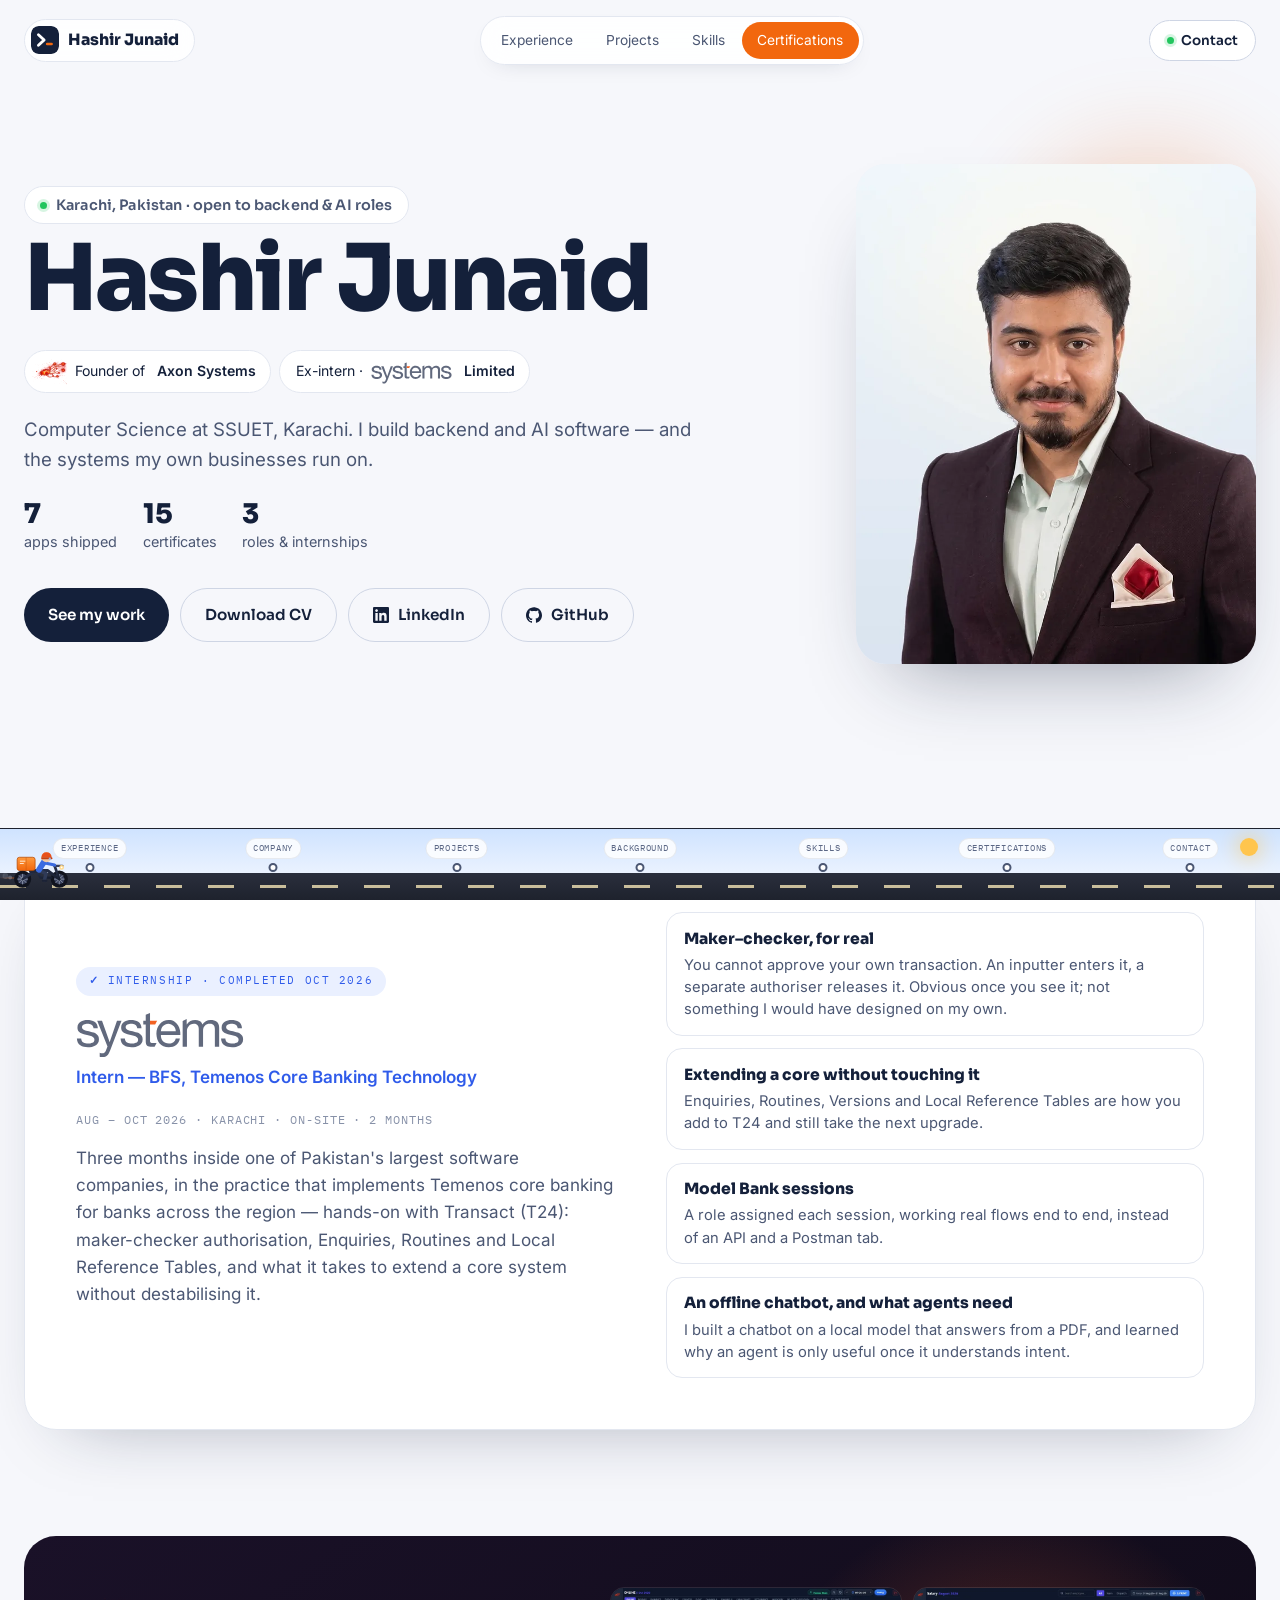
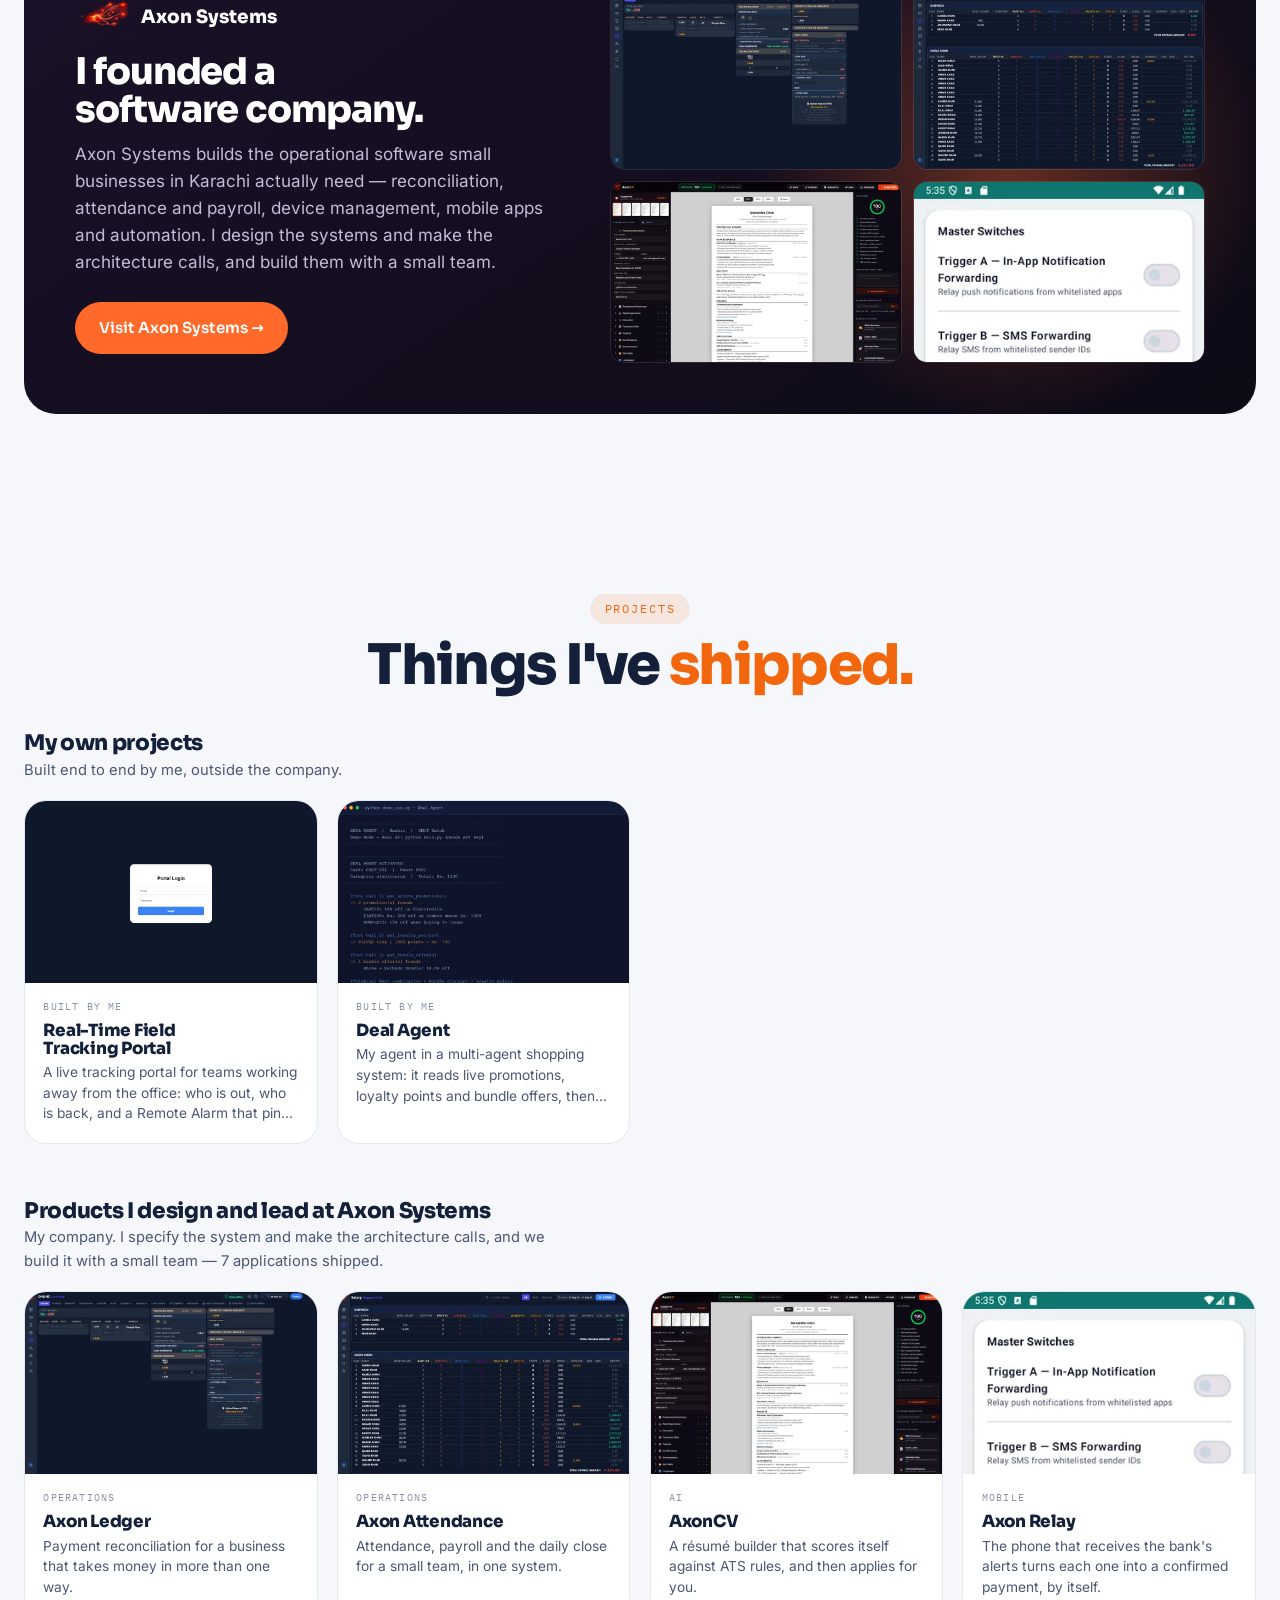
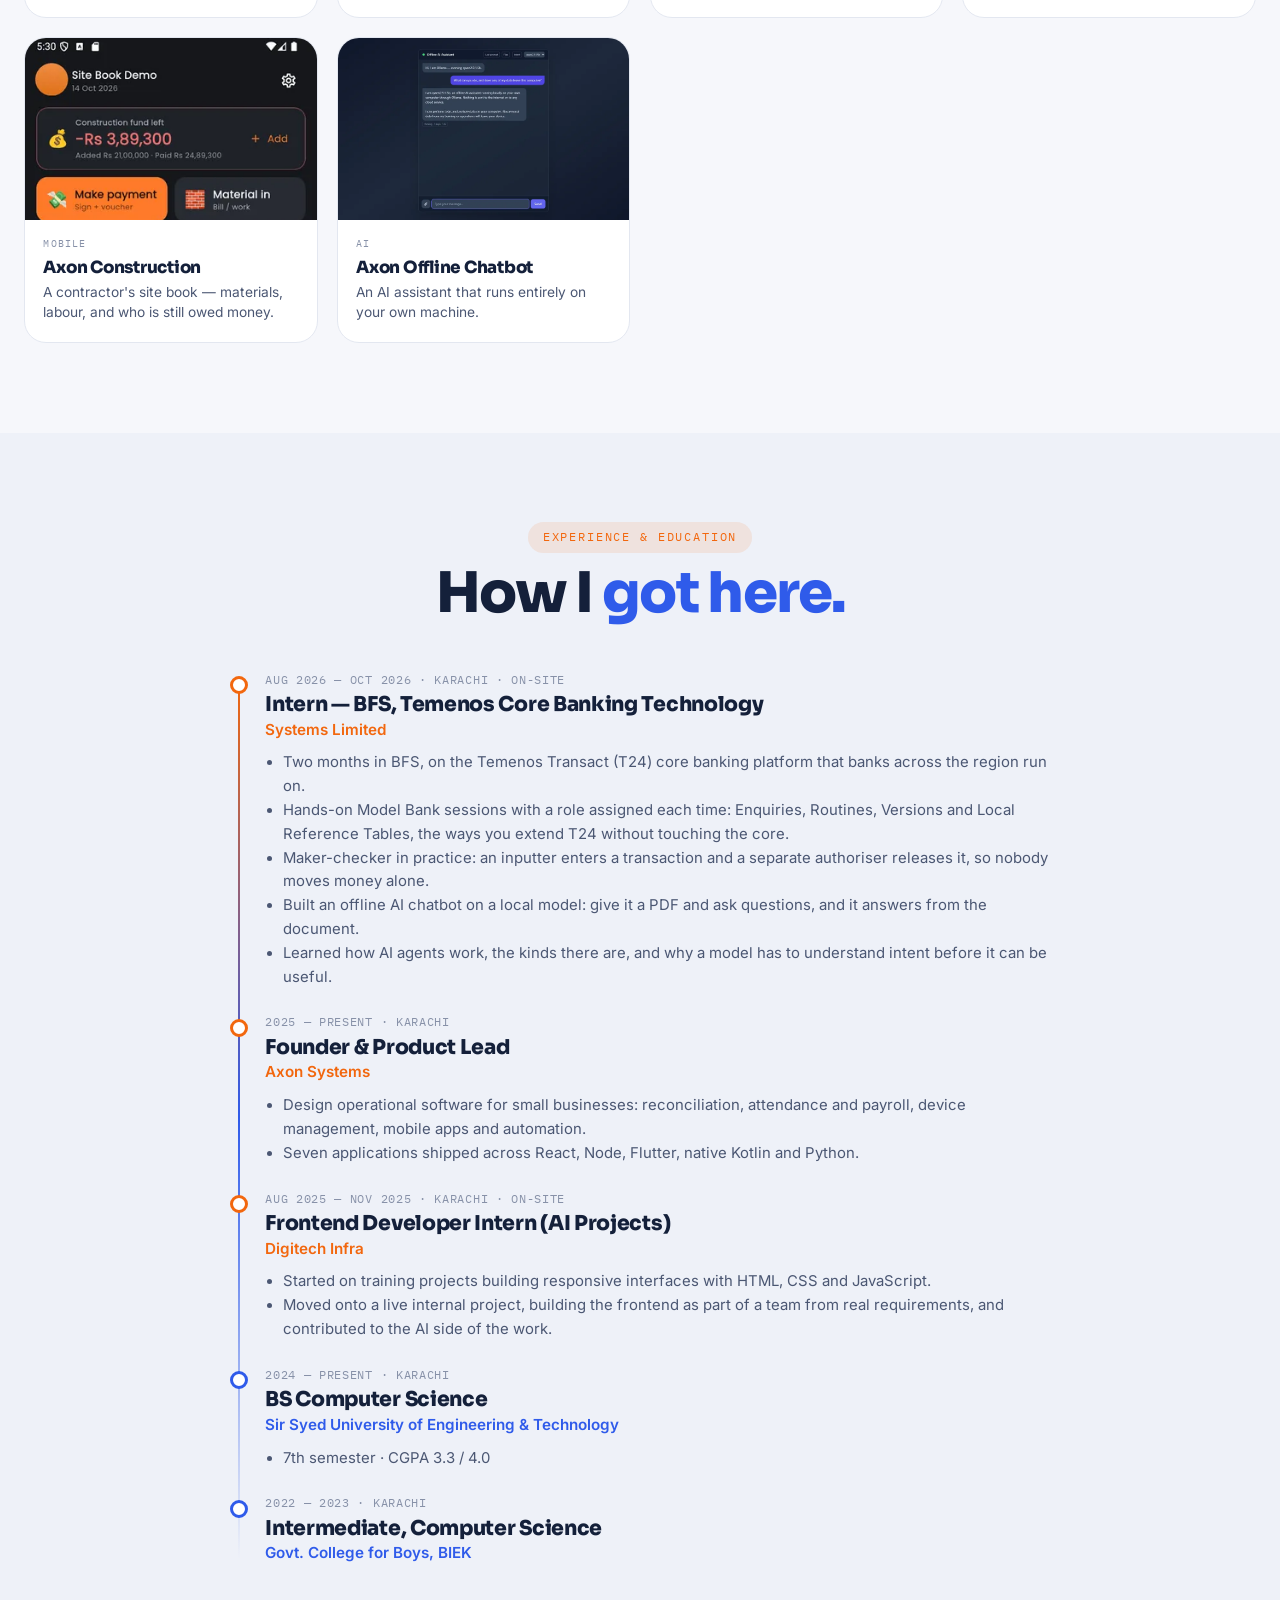
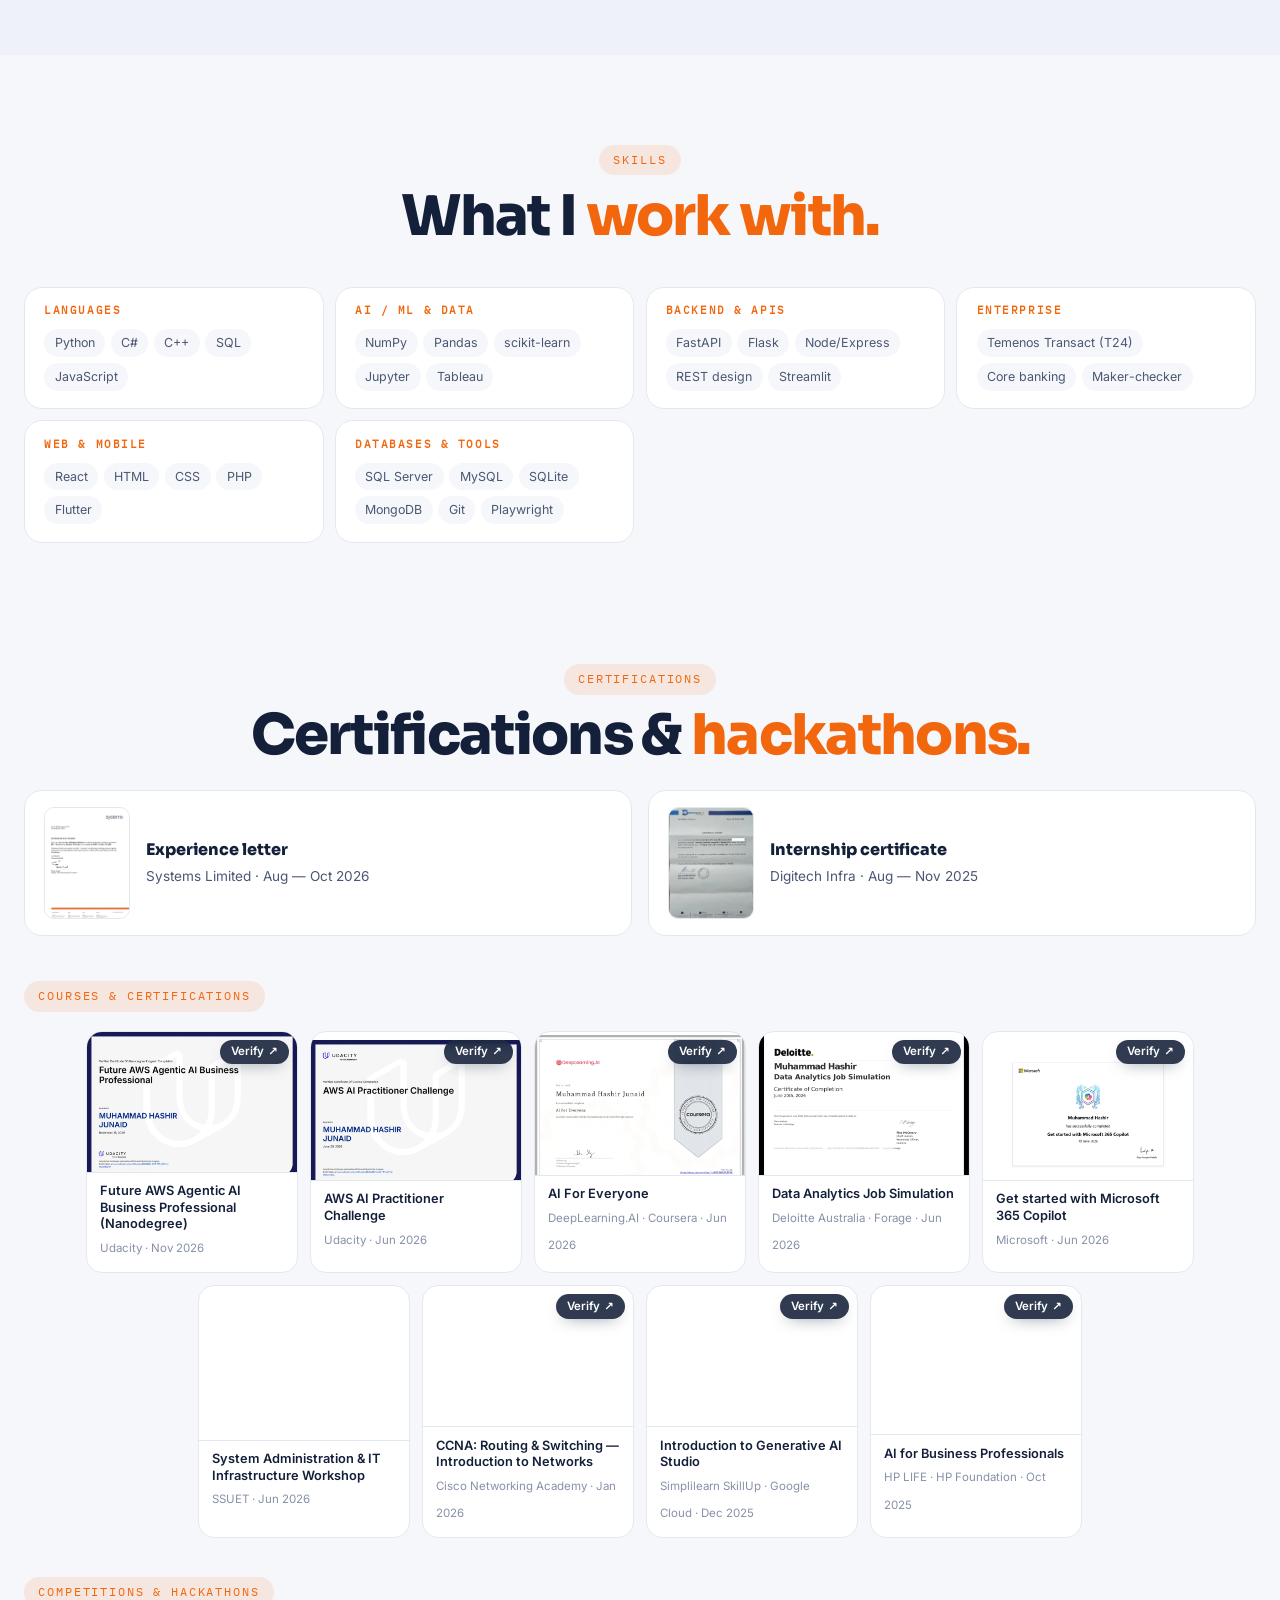
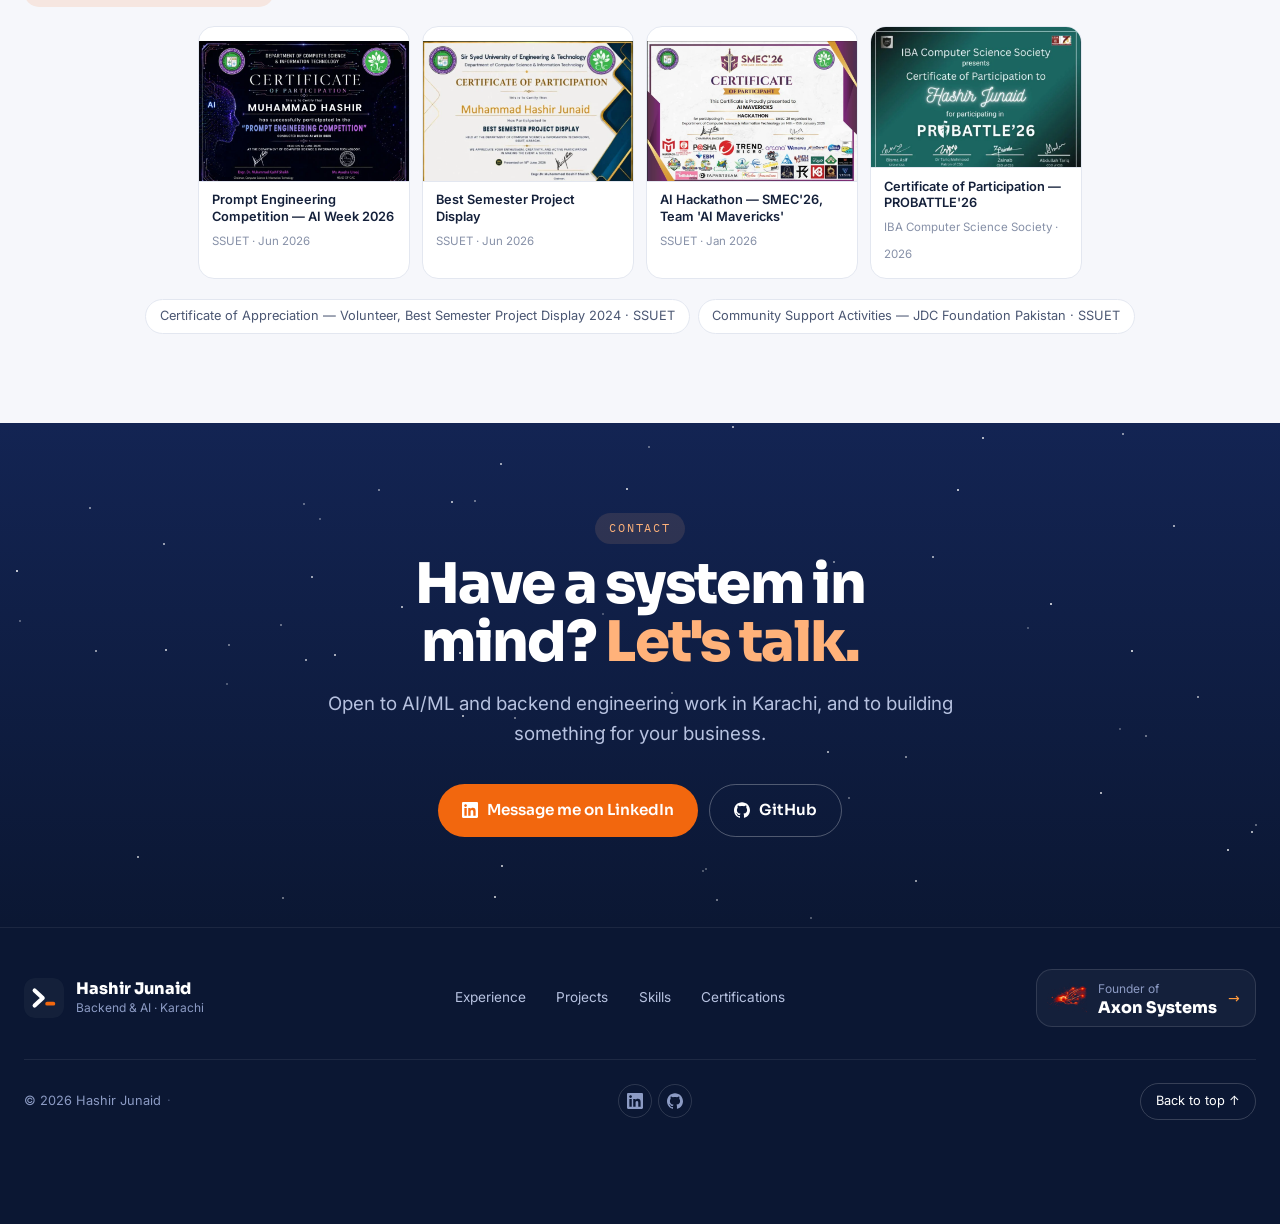
==== commit a9526061: "Publish 2026-11-28T12:52Z" ====
--- a/index.html
+++ b/index.html
@@ -25,19 +25,19 @@
 <meta name="twitter:image" content="https://hashirjunaid.me/assets/og.png">
 <meta property="profile:first_name" content="Hashir">
 <meta property="profile:last_name" content="Junaid">
-<link rel="icon" href="assets/favicon.svg?v=mx0ebqfq" type="image/svg+xml">
+<link rel="icon" href="assets/favicon.svg?v=mx0euq3d" type="image/svg+xml">
 <link rel="apple-touch-icon" href="assets/apple-touch-icon.png">
 <script type="application/ld+json">{"@context":"https://schema.org","@graph":[{"@type":"WebSite","@id":"https://hashirjunaid.me/#website","name":"Hashir Junaid","inLanguage":"en","publisher":{"@id":"https://hashirjunaid.me/#person"},"url":"https://hashirjunaid.me/"},{"@type":"ProfilePage","@id":"https://hashirjunaid.me/#profile","name":"Hashir Junaid — portfolio","inLanguage":"en","isPartOf":{"@id":"https://hashirjunaid.me/#website"},"mainEntity":{"@id":"https://hashirjunaid.me/#person"},"about":{"@id":"https://hashirjunaid.me/#person"},"url":"https://hashirjunaid.me/"},{"@type":"Person","@id":"https://hashirjunaid.me/#person","name":"Hashir Junaid","alternateName":["Muhammad Hashir Junaid","Muhammad Hashir"],"sameAs":["https://www.linkedin.com/in/hashir-junaid-1ab40227a","https://github.com/hashir13-debug"],"url":"https://hashirjunaid.me/","jobTitle":"Backend & AI Developer","description":"Backend and AI developer in Karachi, Computer Science student at SSUET, founder of Axon Systems, and former intern in Temenos core banking at Systems Limited.","image":"https://hashirjunaid.me/assets/avatar.webp","address":{"@type":"PostalAddress","addressLocality":"Karachi","addressRegion":"Sindh","addressCountry":"PK"},"nationality":{"@type":"Country","name":"Pakistan"},"worksFor":{"@id":"https://axonsystems.tech/#organization"},"alumniOf":[{"@type":"CollegeOrUniversity","name":"Sir Syed University of Engineering & Technology","alternateName":"SSUET","url":"https://www.ssuet.edu.pk/"},{"@type":"Organization","name":"Systems Limited","url":"https://www.systemsltd.com/"}],"knowsAbout":["Python","Backend development","REST APIs","FastAPI","Flask","Node.js","React","MongoDB","SQL","Artificial intelligence","Machine learning","Temenos Transact (T24)","Core banking","Android","Flutter"],"hasCredential":[{"@type":"EducationalOccupationalCredential","name":"Future AWS Agentic AI Business Professional (Nanodegree)","credentialCategory":"certificate","recognizedBy":{"@type":"Organization","name":"Udacity"}},{"@type":"EducationalOccupationalCredential","name":"AWS AI Practitioner Challenge","credentialCategory":"certificate","recognizedBy":{"@type":"Organization","name":"Udacity"}},{"@type":"EducationalOccupationalCredential","name":"AI For Everyone","credentialCategory":"certificate","recognizedBy":{"@type":"Organization","name":"DeepLearning.AI"}},{"@type":"EducationalOccupationalCredential","name":"Data Analytics Job Simulation","credentialCategory":"certificate","recognizedBy":{"@type":"Organization","name":"Deloitte Australia"}},{"@type":"EducationalOccupationalCredential","name":"Get started with Microsoft 365 Copilot","credentialCategory":"certificate","recognizedBy":{"@type":"Organization","name":"Microsoft"}},{"@type":"EducationalOccupationalCredential","name":"CCNA: Routing & Switching — Introduction to Networks","credentialCategory":"certificate","recognizedBy":{"@type":"Organization","name":"Cisco Networking Academy"}},{"@type":"EducationalOccupationalCredential","name":"System Administration & IT Infrastructure Workshop","credentialCategory":"certificate","recognizedBy":{"@type":"Organization","name":"SSUET"}},{"@type":"EducationalOccupationalCredential","name":"Prompt Engineering Competition — AI Week 2026","credentialCategory":"certificate","recognizedBy":{"@type":"Organization","name":"SSUET"}},{"@type":"EducationalOccupationalCredential","name":"Best Semester Project Display","credentialCategory":"certificate","recognizedBy":{"@type":"Organization","name":"SSUET"}},{"@type":"EducationalOccupationalCredential","name":"Certificate of Participation — PROBATTLE'26","credentialCategory":"certificate","recognizedBy":{"@type":"Organization","name":"IBA Computer Science Society"}},{"@type":"EducationalOccupationalCredential","name":"AI Hackathon — SMEC'26, Team 'AI Mavericks'","credentialCategory":"certificate","recognizedBy":{"@type":"Organization","name":"SSUET"}},{"@type":"EducationalOccupationalCredential","name":"AI for Business Professionals","credentialCategory":"certificate","recognizedBy":{"@type":"Organization","name":"HP LIFE"}},{"@type":"EducationalOccupationalCredential","name":"Introduction to Generative AI Studio","credentialCategory":"certificate","recognizedBy":{"@type":"Organization","name":"Simplilearn SkillUp"}},{"@type":"EducationalOccupationalCredential","name":"Certificate of Appreciation — Volunteer, Best Semester Project Display 2024","credentialCategory":"certificate","recognizedBy":{"@type":"Organization","name":"SSUET"}},{"@type":"EducationalOccupationalCredential","name":"Community Support Activities — JDC Foundation Pakistan","credentialCategory":"certificate","recognizedBy":{"@type":"Organization","name":"SSUET"}}],"knowsLanguage":["English","Urdu"]},{"@type":"Organization","@id":"https://axonsystems.tech/#organization","name":"Axon Systems","founder":{"@id":"https://hashirjunaid.me/#person"},"url":"https://axonsystems.tech/"}]}</script>
 <link rel="preload" as="font" type="font/woff2" href="assets/fonts/inter-400-latin.woff2" crossorigin>
 <link rel="preload" as="font" type="font/woff2" href="assets/fonts/sora-800-latin.woff2" crossorigin>
 <link rel="stylesheet" href="assets/fonts.css">
-<link rel="preload" as="image" href="assets/avatar.webp?v=mx0ebqfq" fetchpriority="high">
-<link rel="stylesheet" href="assets/portfolio.css?v=mx0ebqfq">
+<link rel="preload" as="image" href="assets/avatar.webp?v=mx0euq3d" fetchpriority="high">
+<link rel="stylesheet" href="assets/portfolio.css?v=mx0euq3d">
 </head>
 <body>
 
 <header class="pf-nav"><div class="pf-wrap pf-nav__in">
-  <a class="pf-brand" href="#top"><img src="assets/mark.svg?v=mx0ebqfq" alt=""><span>Hashir Junaid</span></a>
+  <a class="pf-brand" href="#top"><img src="assets/mark.svg?v=mx0euq3d" alt=""><span>Hashir Junaid</span></a>
   <nav class="pf-links"><a href="#experience">Experience</a><a href="#projects">Projects</a><a href="#skills">Skills</a><a href="#certifications">Certifications</a></nav>
   <a class="pf-cta" href="#contact"><i></i>Contact</a>
 </div></header>
@@ -49,7 +49,7 @@
       <div class="pf-hello" data-r><i></i>Karachi, Pakistan &middot; open to backend &amp; AI roles</div>
       <h1 data-r data-r-delay="80">Hashir Junaid</h1>
       <div class="pf-rolepills" data-r data-r-delay="160">
-        <span class="pf-rolepill"><img src="assets/axon-mark.png?v=mx0ebqfq" alt="">Founder of <strong>&nbsp;Axon Systems</strong></span>
+        <span class="pf-rolepill"><img src="assets/axon-mark.png?v=mx0euq3d" alt="">Founder of <strong>&nbsp;Axon Systems</strong></span>
         <span class="pf-rolepill pf-rolepill--logo">Ex-intern &middot; <img class="pf-sl" src="assets/logos/systems-limited.svg" alt=""><b>&nbsp;Limited</b></span>
       </div>
       <p class="pf-lede" style="margin-top:1.4rem" data-r data-r-delay="220">Computer Science at SSUET, Karachi. I build backend and AI software &mdash; and the systems my own businesses run on.</p>
@@ -66,7 +66,7 @@
       </div>
     </div>
     <div class="pf-portrait" data-r data-r-delay="140">
-      <div class="pf-portrait__img"><img src="assets/avatar.webp?v=mx0ebqfq" alt="Hashir Junaid, backend and AI developer in Karachi" width="720" height="900" fetchpriority="high"></div>
+      <div class="pf-portrait__img"><img src="assets/avatar.webp?v=mx0euq3d" alt="Hashir Junaid, backend and AI developer in Karachi" width="720" height="900" fetchpriority="high"></div>
     </div>
   </div></section>
 
@@ -93,7 +93,7 @@
   <section class="pf-section" id="company" style="padding-top:1rem"><div class="pf-wrap">
     <div class="pf-founder" data-r>
       <div>
-        <div class="pf-founder__mark"><img src="assets/axon-mark.png?v=mx0ebqfq" alt="">Axon Systems</div>
+        <div class="pf-founder__mark"><img src="assets/axon-mark.png?v=mx0euq3d" alt="">Axon Systems</div>
         <h2 class="pf-founder__h">I founded a software company.</h2>
         <p>Axon Systems builds the operational software small businesses in Karachi actually need &mdash; reconciliation, attendance and payroll, device management, mobile apps and automation. I design the systems and make the architecture calls, and build them with a small team.</p>
         <div class="pf-btns" style="margin-top:1.6rem">
@@ -356,9 +356,9 @@
 
 <footer class="pf-foot"><div class="pf-wrap">
   <div class="pf-foot__top">
-    <a class="pf-foot__me" href="#top"><img src="assets/mark.svg?v=mx0ebqfq" alt=""><span><b>Hashir Junaid</b><small>Backend &amp; AI &middot; Karachi</small></span></a>
+    <a class="pf-foot__me" href="#top"><img src="assets/mark.svg?v=mx0euq3d" alt=""><span><b>Hashir Junaid</b><small>Backend &amp; AI &middot; Karachi</small></span></a>
     <nav class="pf-foot__links"><a href="#experience">Experience</a><a href="#projects">Projects</a><a href="#skills">Skills</a><a href="#certifications">Certifications</a></nav>
-    <a class="pf-foot__axon" href="https://axonsystems.tech/"><img src="assets/axon-mark.png?v=mx0ebqfq" alt=""><span><small>Founder of</small><b>Axon Systems</b></span><i aria-hidden="true">&rarr;</i></a>
+    <a class="pf-foot__axon" href="https://axonsystems.tech/"><img src="assets/axon-mark.png?v=mx0euq3d" alt=""><span><small>Founder of</small><b>Axon Systems</b></span><i aria-hidden="true">&rarr;</i></a>
   </div>
   <div class="pf-foot__bottom">
     <span>&copy; 2026 Hashir Junaid<button class="pf-dot" type="button" data-logkey tabindex="-1" aria-hidden="true">&middot;</button></span>
@@ -455,8 +455,8 @@
 </svg>
 </div>
 </div>
-<script src="assets/portfolio.js?v=mx0ebqfq" defer></script>
+<script src="assets/portfolio.js?v=mx0euq3d" defer></script>
 <script>window.__visit={"endpoint":"https://script.google.com/macros/s/AKfycbwnRuq_QsObKcA_D1HWyAIx5LwlNRXFtO9GyD9npajEY-5V8hHDnDEmbQpCcthvyTMK/exec","sheet":""};</script>
-<script src="assets/visitlog.js?v=mx0ebqfq" defer></script>
+<script src="assets/visitlog.js?v=mx0euq3d" defer></script>
 </body>
 </html>
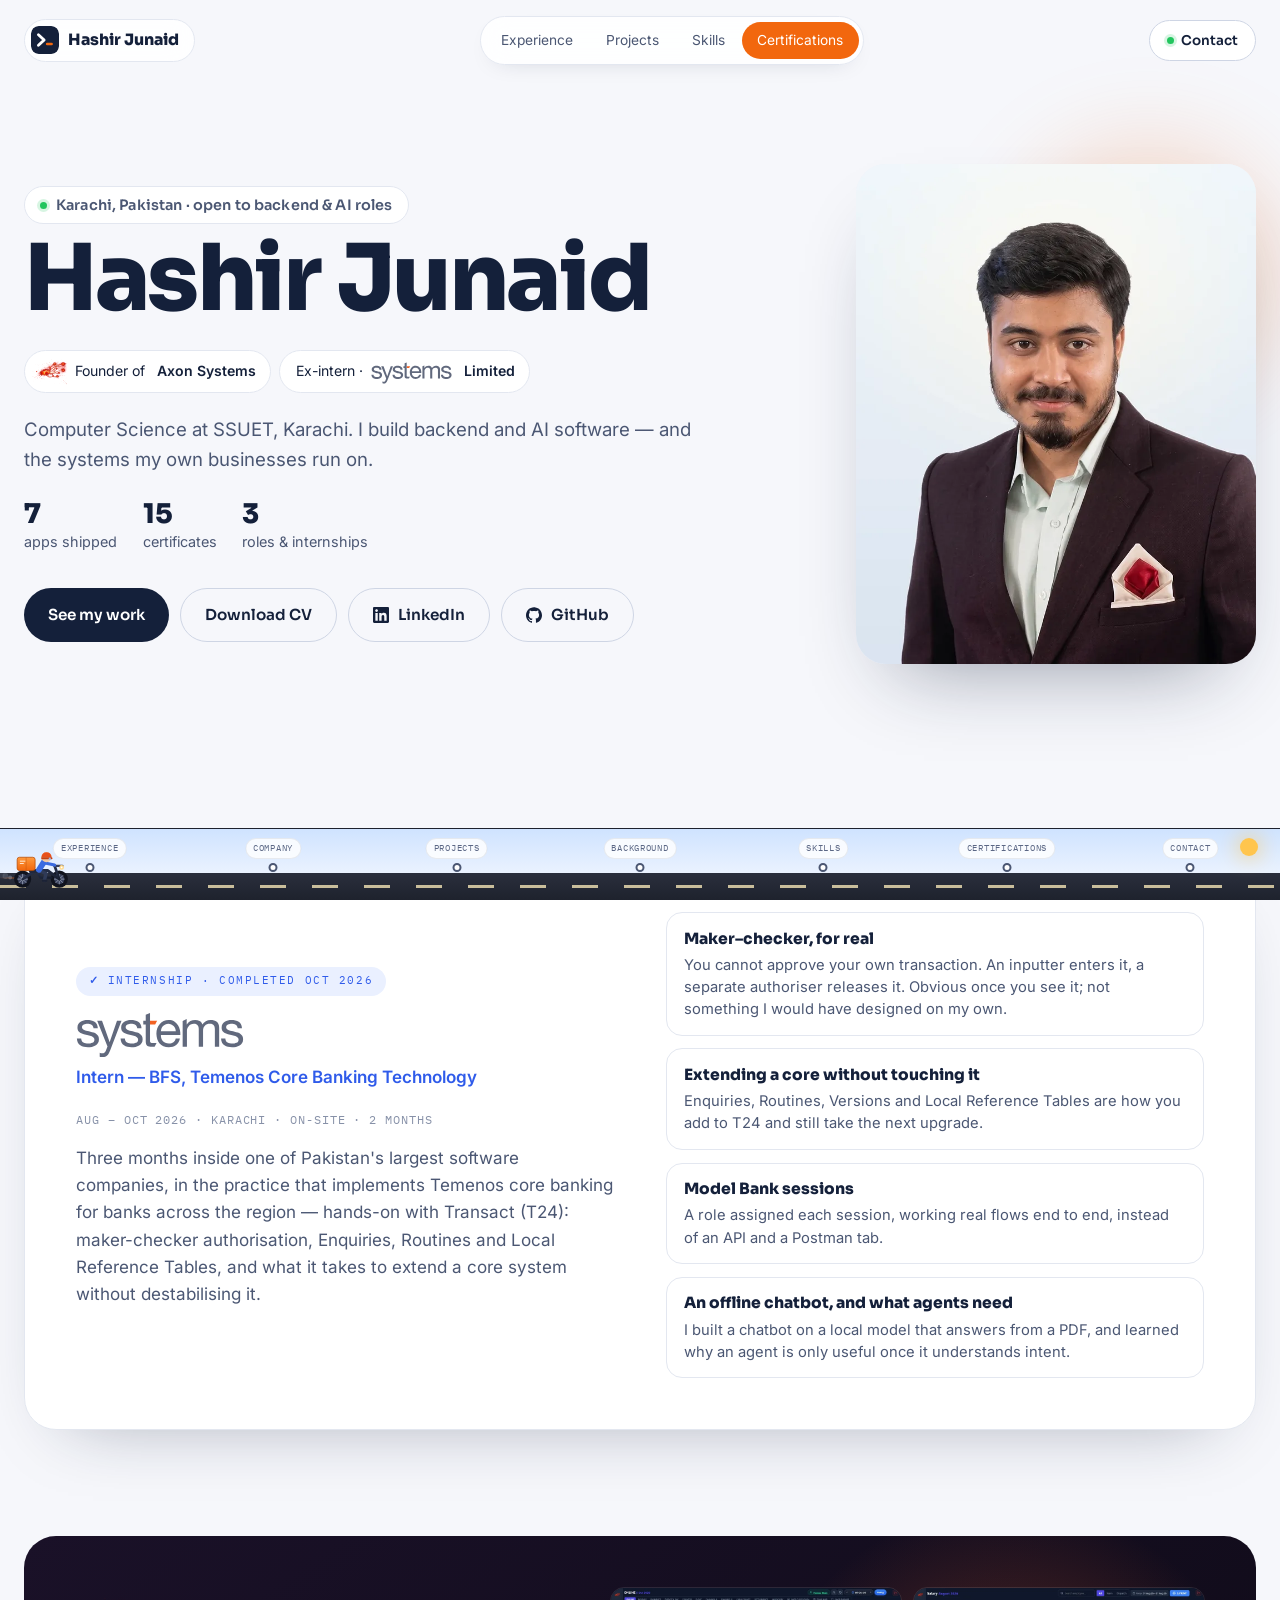
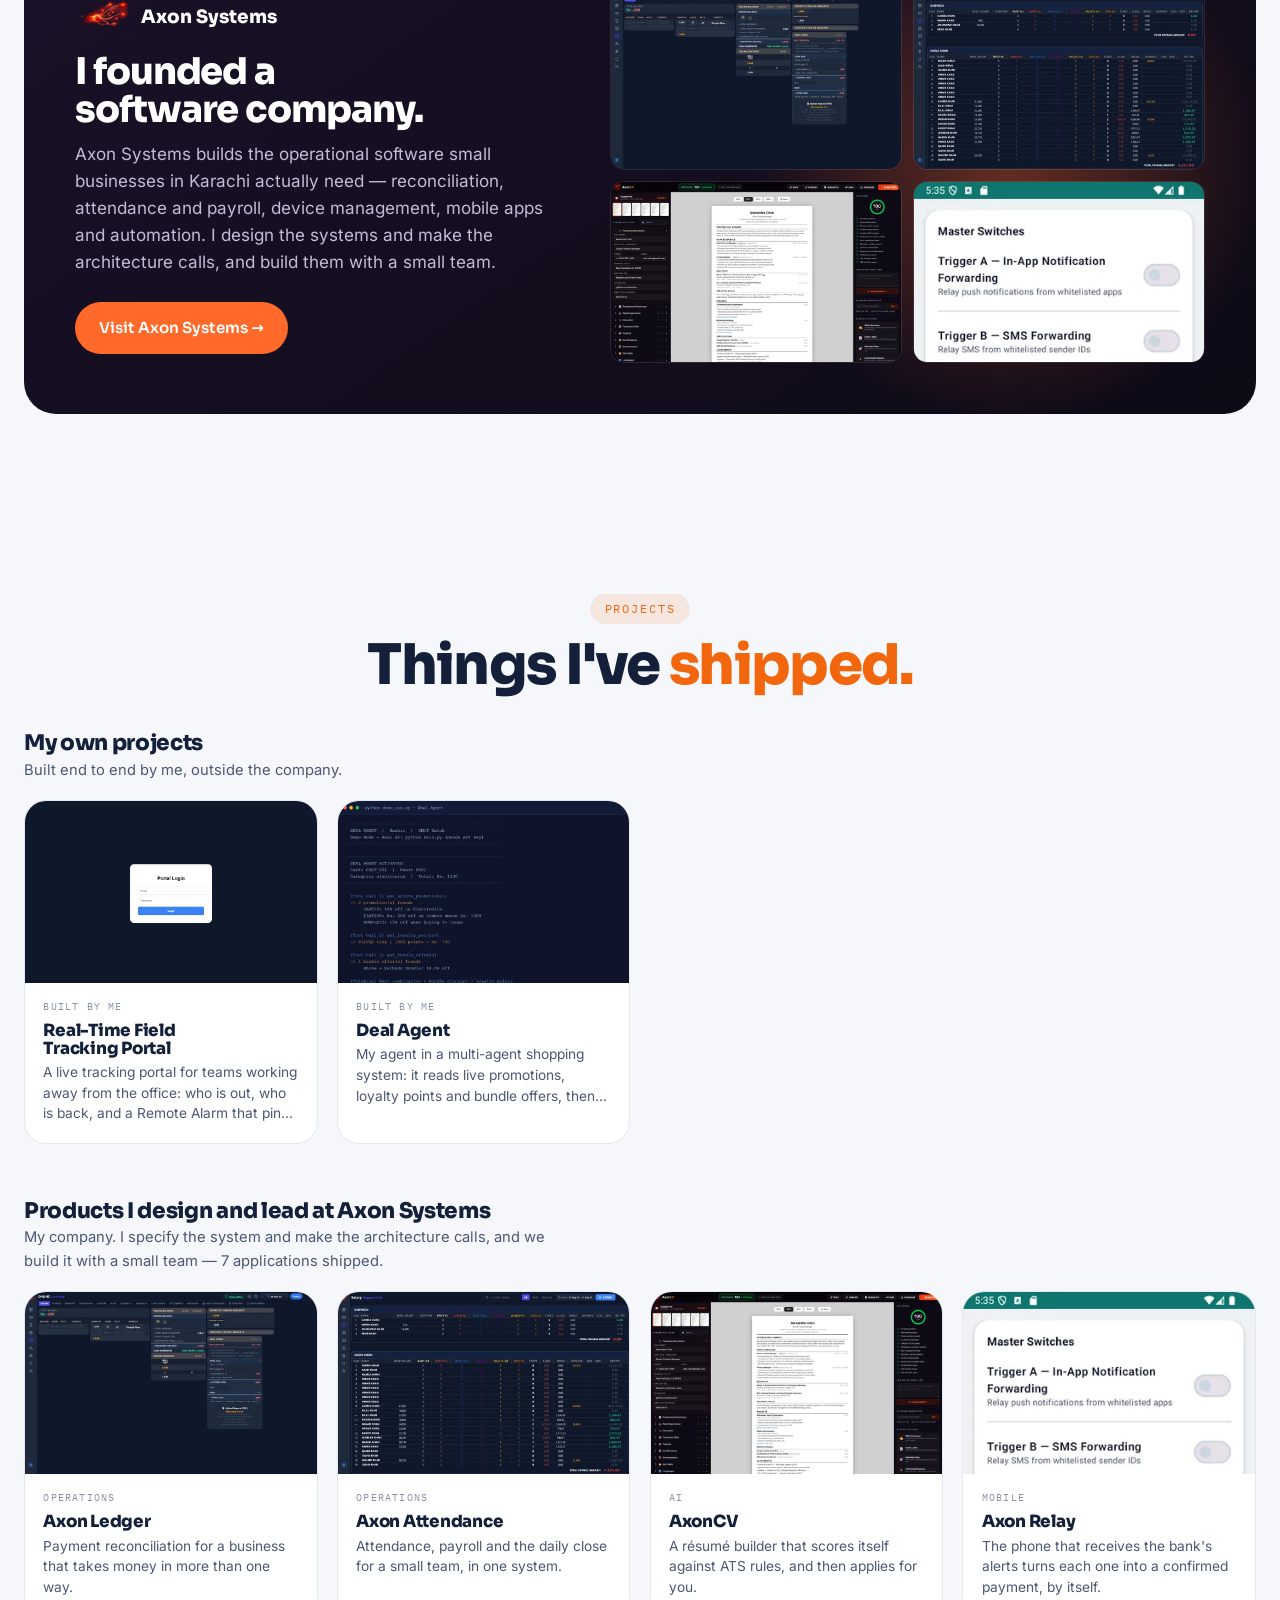
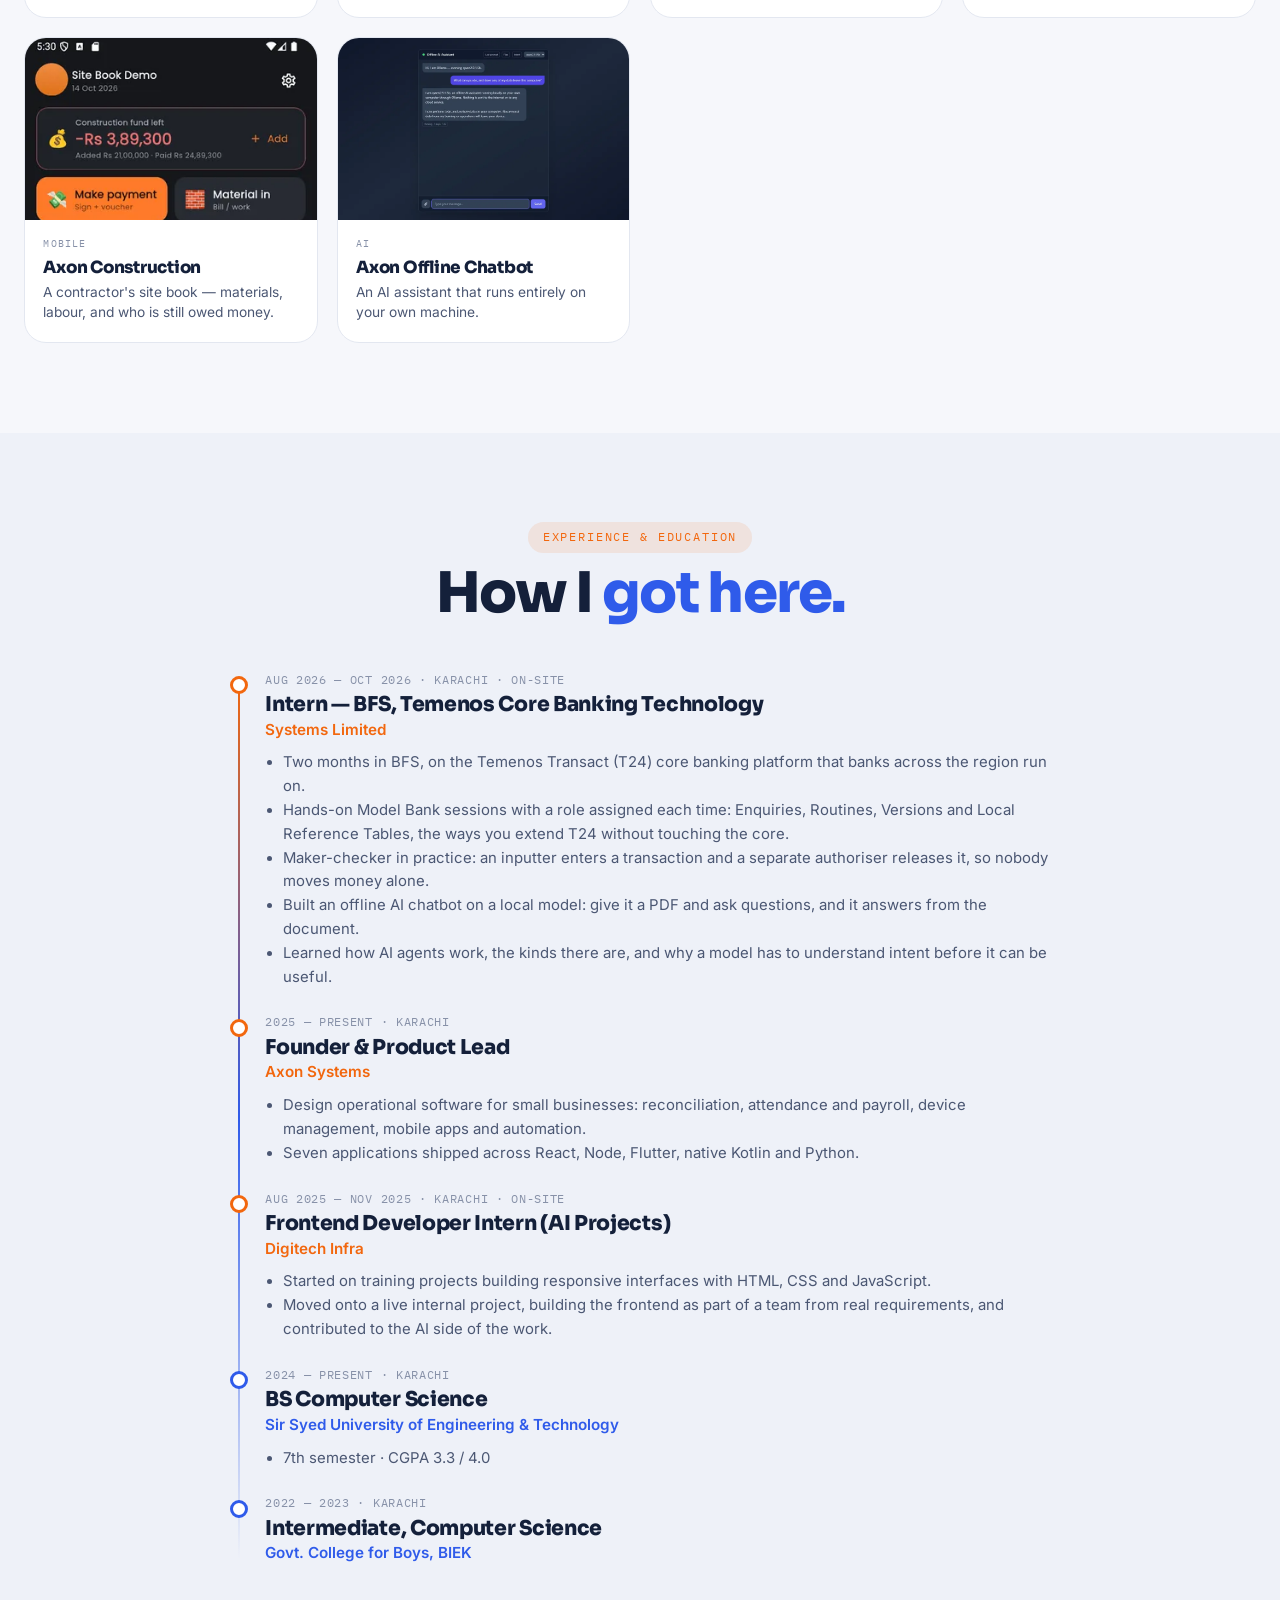
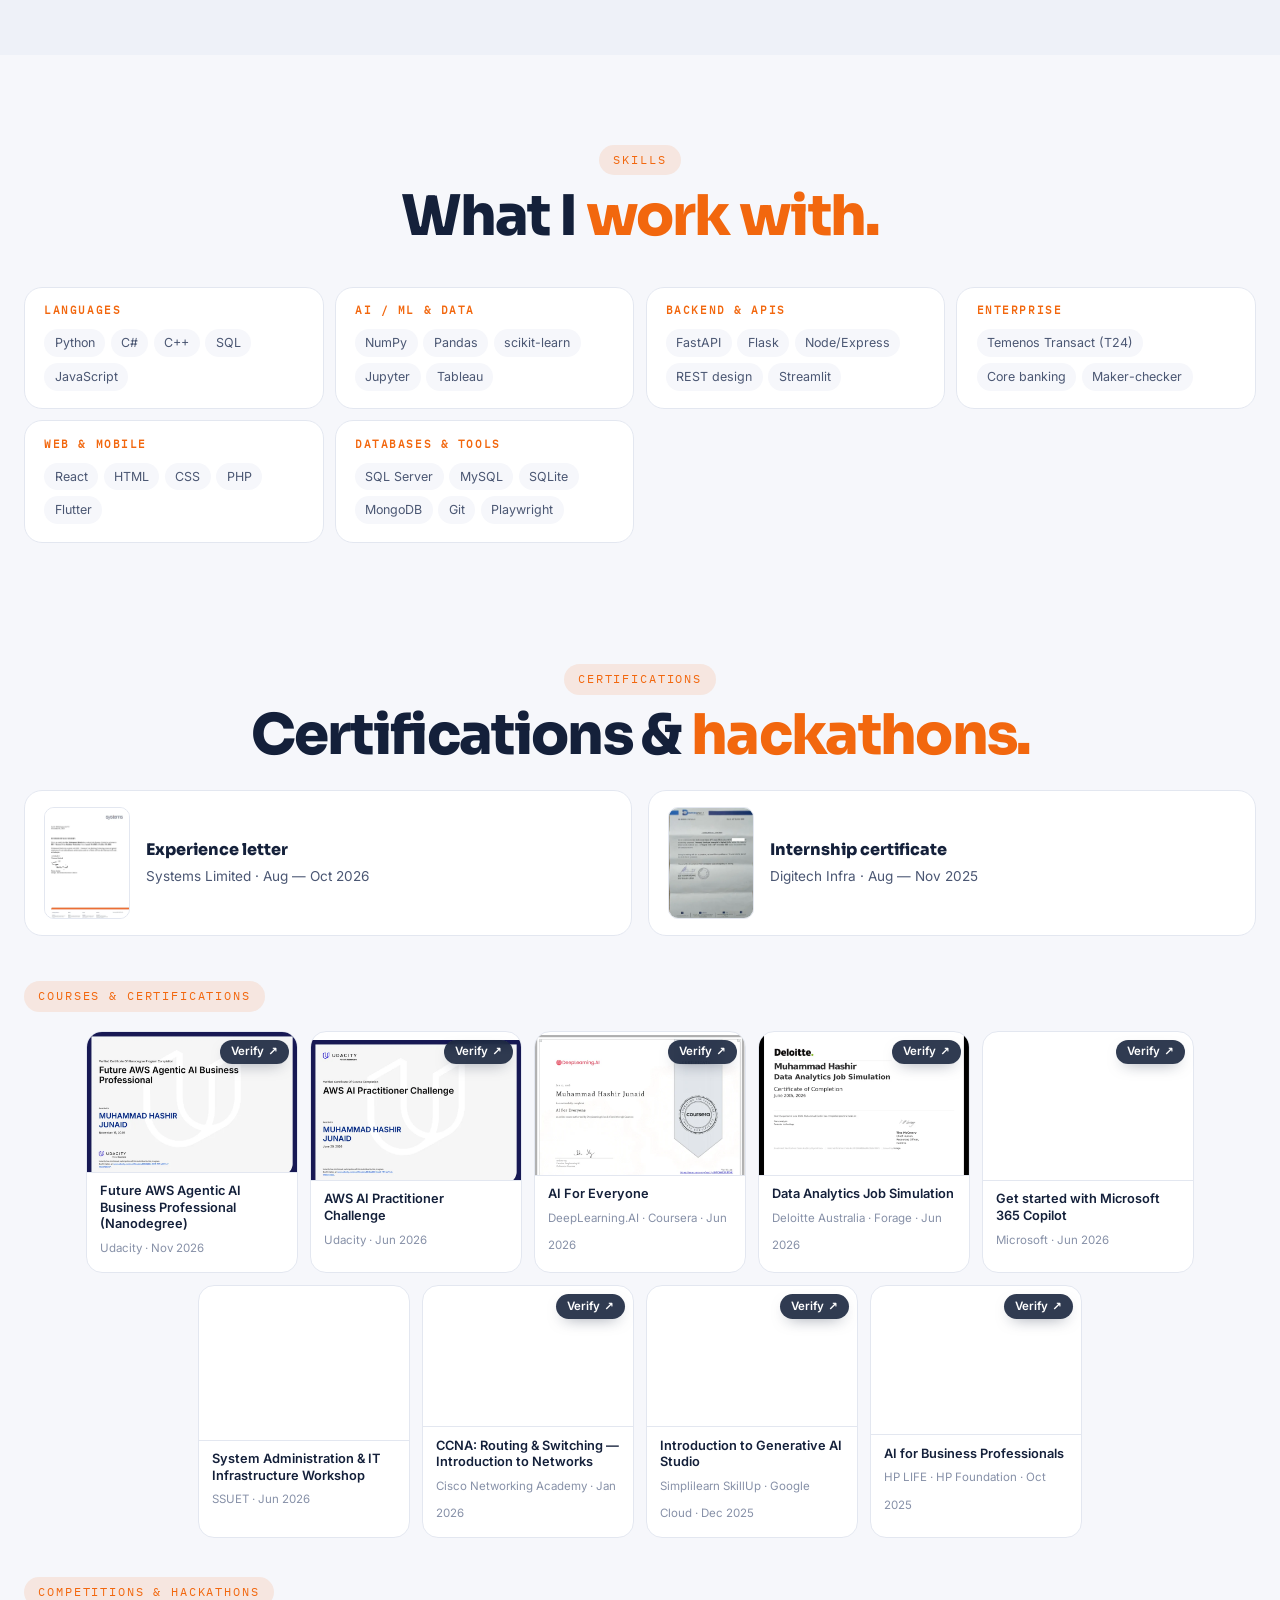
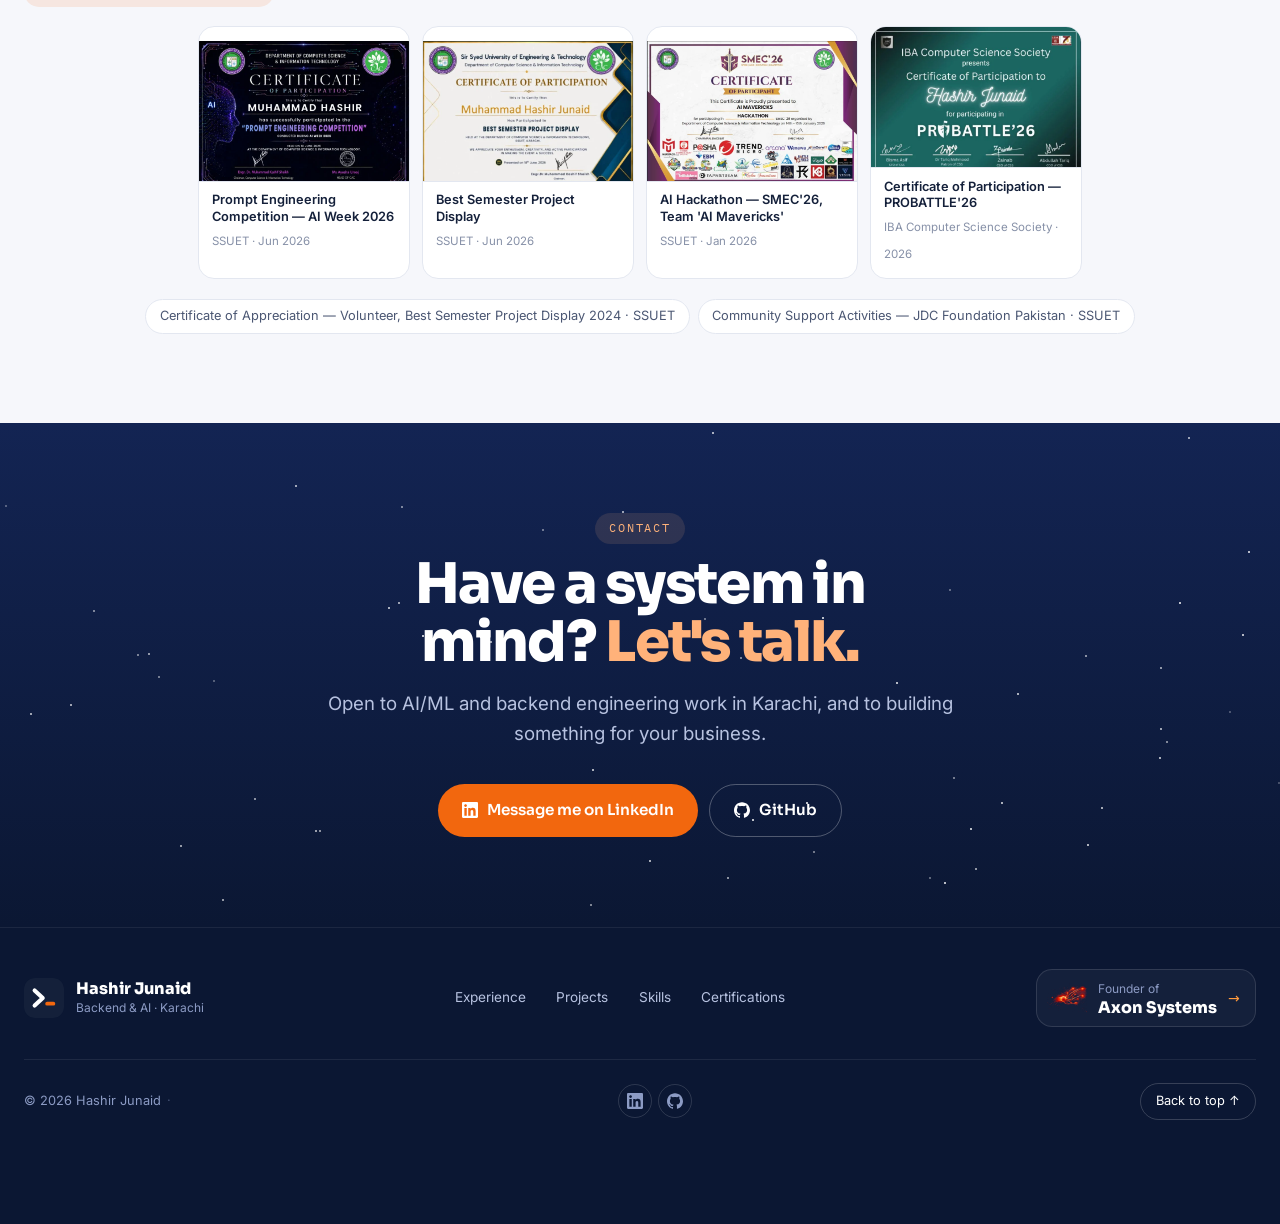
==== commit 32478ea9: "Publish 2026-11-28T13:01Z" ====
--- a/index.html
+++ b/index.html
@@ -25,19 +25,19 @@
 <meta name="twitter:image" content="https://hashirjunaid.me/assets/og.png">
 <meta property="profile:first_name" content="Hashir">
 <meta property="profile:last_name" content="Junaid">
-<link rel="icon" href="assets/favicon.svg?v=mx0euq3d" type="image/svg+xml">
+<link rel="icon" href="assets/favicon.svg?v=mx0f56xt" type="image/svg+xml">
 <link rel="apple-touch-icon" href="assets/apple-touch-icon.png">
 <script type="application/ld+json">{"@context":"https://schema.org","@graph":[{"@type":"WebSite","@id":"https://hashirjunaid.me/#website","name":"Hashir Junaid","inLanguage":"en","publisher":{"@id":"https://hashirjunaid.me/#person"},"url":"https://hashirjunaid.me/"},{"@type":"ProfilePage","@id":"https://hashirjunaid.me/#profile","name":"Hashir Junaid — portfolio","inLanguage":"en","isPartOf":{"@id":"https://hashirjunaid.me/#website"},"mainEntity":{"@id":"https://hashirjunaid.me/#person"},"about":{"@id":"https://hashirjunaid.me/#person"},"url":"https://hashirjunaid.me/"},{"@type":"Person","@id":"https://hashirjunaid.me/#person","name":"Hashir Junaid","alternateName":["Muhammad Hashir Junaid","Muhammad Hashir"],"sameAs":["https://www.linkedin.com/in/hashir-junaid-1ab40227a","https://github.com/hashir13-debug"],"url":"https://hashirjunaid.me/","jobTitle":"Backend & AI Developer","description":"Backend and AI developer in Karachi, Computer Science student at SSUET, founder of Axon Systems, and former intern in Temenos core banking at Systems Limited.","image":"https://hashirjunaid.me/assets/avatar.webp","address":{"@type":"PostalAddress","addressLocality":"Karachi","addressRegion":"Sindh","addressCountry":"PK"},"nationality":{"@type":"Country","name":"Pakistan"},"worksFor":{"@id":"https://axonsystems.tech/#organization"},"alumniOf":[{"@type":"CollegeOrUniversity","name":"Sir Syed University of Engineering & Technology","alternateName":"SSUET","url":"https://www.ssuet.edu.pk/"},{"@type":"Organization","name":"Systems Limited","url":"https://www.systemsltd.com/"}],"knowsAbout":["Python","Backend development","REST APIs","FastAPI","Flask","Node.js","React","MongoDB","SQL","Artificial intelligence","Machine learning","Temenos Transact (T24)","Core banking","Android","Flutter"],"hasCredential":[{"@type":"EducationalOccupationalCredential","name":"Future AWS Agentic AI Business Professional (Nanodegree)","credentialCategory":"certificate","recognizedBy":{"@type":"Organization","name":"Udacity"}},{"@type":"EducationalOccupationalCredential","name":"AWS AI Practitioner Challenge","credentialCategory":"certificate","recognizedBy":{"@type":"Organization","name":"Udacity"}},{"@type":"EducationalOccupationalCredential","name":"AI For Everyone","credentialCategory":"certificate","recognizedBy":{"@type":"Organization","name":"DeepLearning.AI"}},{"@type":"EducationalOccupationalCredential","name":"Data Analytics Job Simulation","credentialCategory":"certificate","recognizedBy":{"@type":"Organization","name":"Deloitte Australia"}},{"@type":"EducationalOccupationalCredential","name":"Get started with Microsoft 365 Copilot","credentialCategory":"certificate","recognizedBy":{"@type":"Organization","name":"Microsoft"}},{"@type":"EducationalOccupationalCredential","name":"CCNA: Routing & Switching — Introduction to Networks","credentialCategory":"certificate","recognizedBy":{"@type":"Organization","name":"Cisco Networking Academy"}},{"@type":"EducationalOccupationalCredential","name":"System Administration & IT Infrastructure Workshop","credentialCategory":"certificate","recognizedBy":{"@type":"Organization","name":"SSUET"}},{"@type":"EducationalOccupationalCredential","name":"Prompt Engineering Competition — AI Week 2026","credentialCategory":"certificate","recognizedBy":{"@type":"Organization","name":"SSUET"}},{"@type":"EducationalOccupationalCredential","name":"Best Semester Project Display","credentialCategory":"certificate","recognizedBy":{"@type":"Organization","name":"SSUET"}},{"@type":"EducationalOccupationalCredential","name":"Certificate of Participation — PROBATTLE'26","credentialCategory":"certificate","recognizedBy":{"@type":"Organization","name":"IBA Computer Science Society"}},{"@type":"EducationalOccupationalCredential","name":"AI Hackathon — SMEC'26, Team 'AI Mavericks'","credentialCategory":"certificate","recognizedBy":{"@type":"Organization","name":"SSUET"}},{"@type":"EducationalOccupationalCredential","name":"AI for Business Professionals","credentialCategory":"certificate","recognizedBy":{"@type":"Organization","name":"HP LIFE"}},{"@type":"EducationalOccupationalCredential","name":"Introduction to Generative AI Studio","credentialCategory":"certificate","recognizedBy":{"@type":"Organization","name":"Simplilearn SkillUp"}},{"@type":"EducationalOccupationalCredential","name":"Certificate of Appreciation — Volunteer, Best Semester Project Display 2024","credentialCategory":"certificate","recognizedBy":{"@type":"Organization","name":"SSUET"}},{"@type":"EducationalOccupationalCredential","name":"Community Support Activities — JDC Foundation Pakistan","credentialCategory":"certificate","recognizedBy":{"@type":"Organization","name":"SSUET"}}],"knowsLanguage":["English","Urdu"]},{"@type":"Organization","@id":"https://axonsystems.tech/#organization","name":"Axon Systems","founder":{"@id":"https://hashirjunaid.me/#person"},"url":"https://axonsystems.tech/"}]}</script>
 <link rel="preload" as="font" type="font/woff2" href="assets/fonts/inter-400-latin.woff2" crossorigin>
 <link rel="preload" as="font" type="font/woff2" href="assets/fonts/sora-800-latin.woff2" crossorigin>
 <link rel="stylesheet" href="assets/fonts.css">
-<link rel="preload" as="image" href="assets/avatar.webp?v=mx0euq3d" fetchpriority="high">
-<link rel="stylesheet" href="assets/portfolio.css?v=mx0euq3d">
+<link rel="preload" as="image" href="assets/avatar.webp?v=mx0f56xt" fetchpriority="high">
+<link rel="stylesheet" href="assets/portfolio.css?v=mx0f56xt">
 </head>
 <body>
 
 <header class="pf-nav"><div class="pf-wrap pf-nav__in">
-  <a class="pf-brand" href="#top"><img src="assets/mark.svg?v=mx0euq3d" alt=""><span>Hashir Junaid</span></a>
+  <a class="pf-brand" href="#top"><img src="assets/mark.svg?v=mx0f56xt" alt=""><span>Hashir Junaid</span></a>
   <nav class="pf-links"><a href="#experience">Experience</a><a href="#projects">Projects</a><a href="#skills">Skills</a><a href="#certifications">Certifications</a></nav>
   <a class="pf-cta" href="#contact"><i></i>Contact</a>
 </div></header>
@@ -49,7 +49,7 @@
       <div class="pf-hello" data-r><i></i>Karachi, Pakistan &middot; open to backend &amp; AI roles</div>
       <h1 data-r data-r-delay="80">Hashir Junaid</h1>
       <div class="pf-rolepills" data-r data-r-delay="160">
-        <span class="pf-rolepill"><img src="assets/axon-mark.png?v=mx0euq3d" alt="">Founder of <strong>&nbsp;Axon Systems</strong></span>
+        <span class="pf-rolepill"><img src="assets/axon-mark.png?v=mx0f56xt" alt="">Founder of <strong>&nbsp;Axon Systems</strong></span>
         <span class="pf-rolepill pf-rolepill--logo">Ex-intern &middot; <img class="pf-sl" src="assets/logos/systems-limited.svg" alt=""><b>&nbsp;Limited</b></span>
       </div>
       <p class="pf-lede" style="margin-top:1.4rem" data-r data-r-delay="220">Computer Science at SSUET, Karachi. I build backend and AI software &mdash; and the systems my own businesses run on.</p>
@@ -66,7 +66,7 @@
       </div>
     </div>
     <div class="pf-portrait" data-r data-r-delay="140">
-      <div class="pf-portrait__img"><img src="assets/avatar.webp?v=mx0euq3d" alt="Hashir Junaid, backend and AI developer in Karachi" width="720" height="900" fetchpriority="high"></div>
+      <div class="pf-portrait__img"><img src="assets/avatar.webp?v=mx0f56xt" alt="Hashir Junaid, backend and AI developer in Karachi" width="720" height="900" fetchpriority="high"></div>
     </div>
   </div></section>
 
@@ -93,7 +93,7 @@
   <section class="pf-section" id="company" style="padding-top:1rem"><div class="pf-wrap">
     <div class="pf-founder" data-r>
       <div>
-        <div class="pf-founder__mark"><img src="assets/axon-mark.png?v=mx0euq3d" alt="">Axon Systems</div>
+        <div class="pf-founder__mark"><img src="assets/axon-mark.png?v=mx0f56xt" alt="">Axon Systems</div>
         <h2 class="pf-founder__h">I founded a software company.</h2>
         <p>Axon Systems builds the operational software small businesses in Karachi actually need &mdash; reconciliation, attendance and payroll, device management, mobile apps and automation. I design the systems and make the architecture calls, and build them with a small team.</p>
         <div class="pf-btns" style="margin-top:1.6rem">
@@ -356,9 +356,9 @@
 
 <footer class="pf-foot"><div class="pf-wrap">
   <div class="pf-foot__top">
-    <a class="pf-foot__me" href="#top"><img src="assets/mark.svg?v=mx0euq3d" alt=""><span><b>Hashir Junaid</b><small>Backend &amp; AI &middot; Karachi</small></span></a>
+    <a class="pf-foot__me" href="#top"><img src="assets/mark.svg?v=mx0f56xt" alt=""><span><b>Hashir Junaid</b><small>Backend &amp; AI &middot; Karachi</small></span></a>
     <nav class="pf-foot__links"><a href="#experience">Experience</a><a href="#projects">Projects</a><a href="#skills">Skills</a><a href="#certifications">Certifications</a></nav>
-    <a class="pf-foot__axon" href="https://axonsystems.tech/"><img src="assets/axon-mark.png?v=mx0euq3d" alt=""><span><small>Founder of</small><b>Axon Systems</b></span><i aria-hidden="true">&rarr;</i></a>
+    <a class="pf-foot__axon" href="https://axonsystems.tech/"><img src="assets/axon-mark.png?v=mx0f56xt" alt=""><span><small>Founder of</small><b>Axon Systems</b></span><i aria-hidden="true">&rarr;</i></a>
   </div>
   <div class="pf-foot__bottom">
     <span>&copy; 2026 Hashir Junaid<button class="pf-dot" type="button" data-logkey tabindex="-1" aria-hidden="true">&middot;</button></span>
@@ -455,8 +455,8 @@
 </svg>
 </div>
 </div>
-<script src="assets/portfolio.js?v=mx0euq3d" defer></script>
+<script src="assets/portfolio.js?v=mx0f56xt" defer></script>
 <script>window.__visit={"endpoint":"https://script.google.com/macros/s/AKfycbwnRuq_QsObKcA_D1HWyAIx5LwlNRXFtO9GyD9npajEY-5V8hHDnDEmbQpCcthvyTMK/exec","sheet":""};</script>
-<script src="assets/visitlog.js?v=mx0euq3d" defer></script>
+<script src="assets/visitlog.js?v=mx0f56xt" defer></script>
 </body>
 </html>
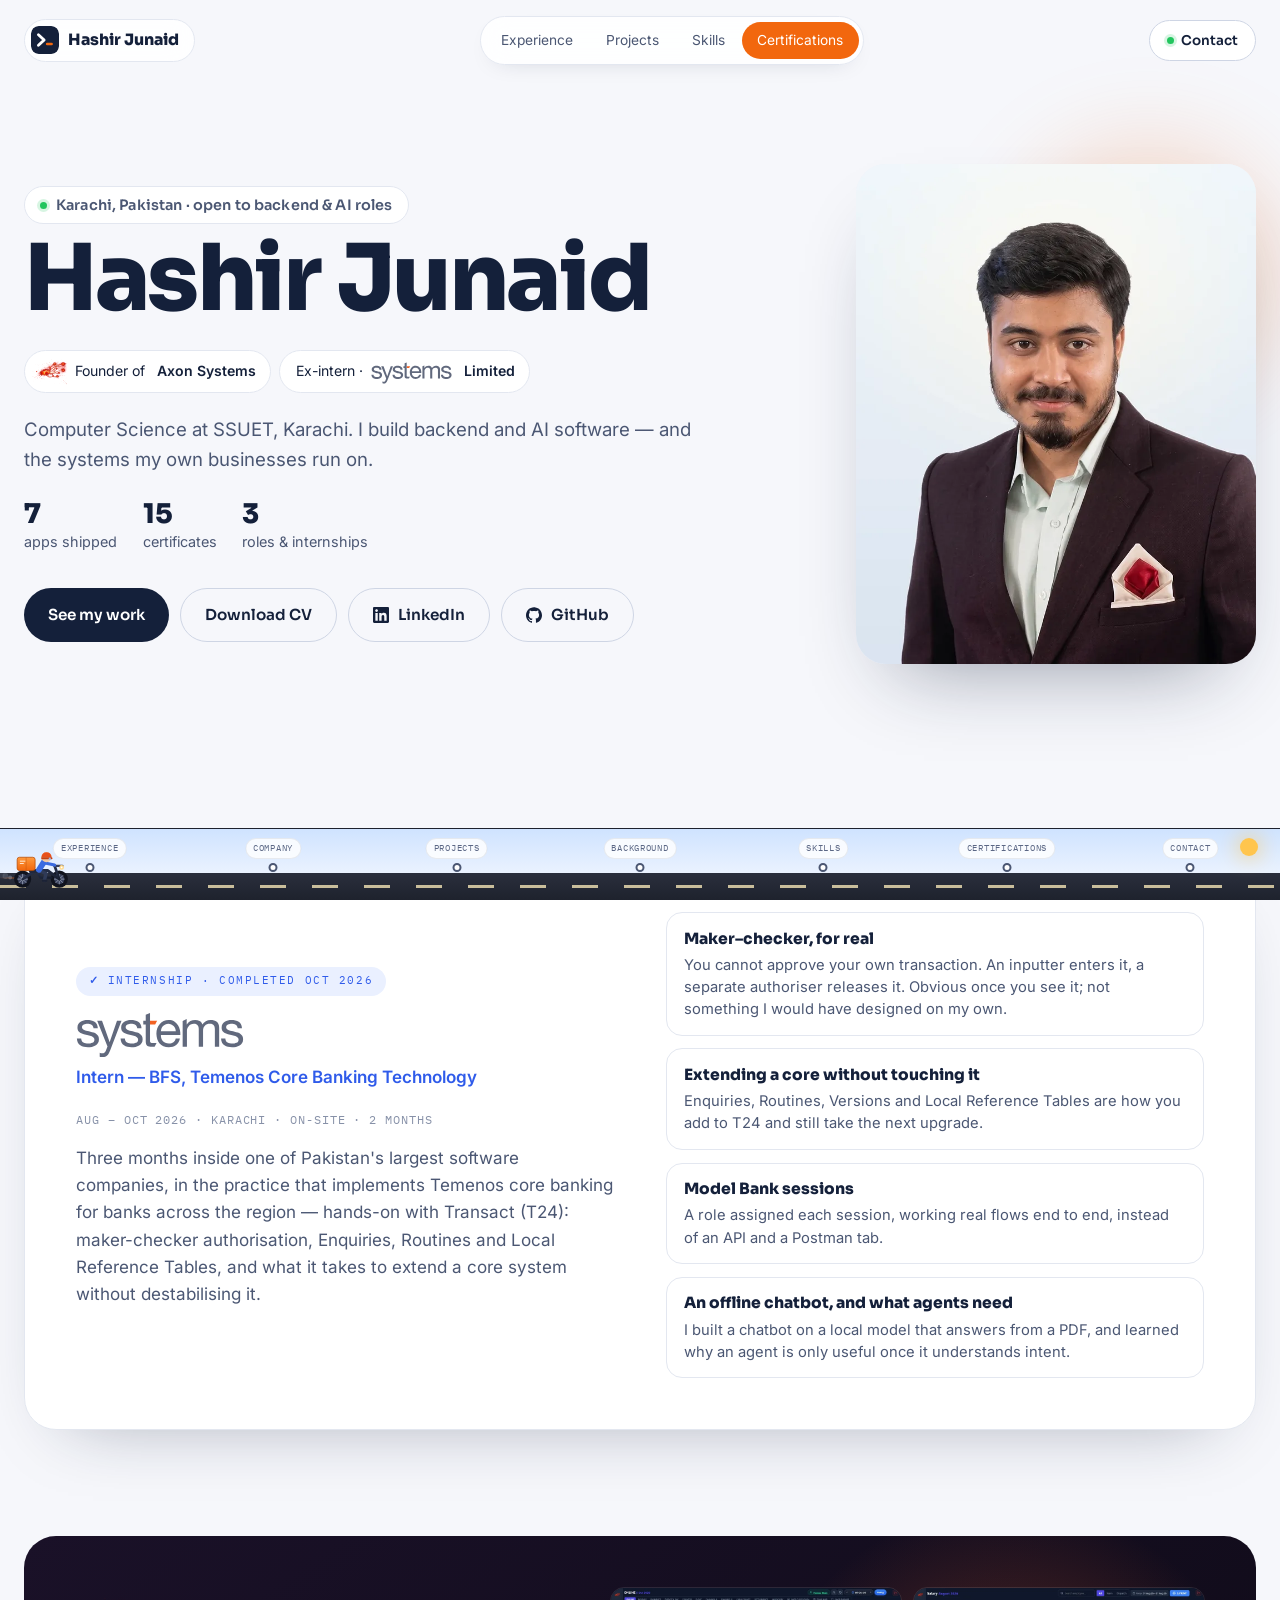
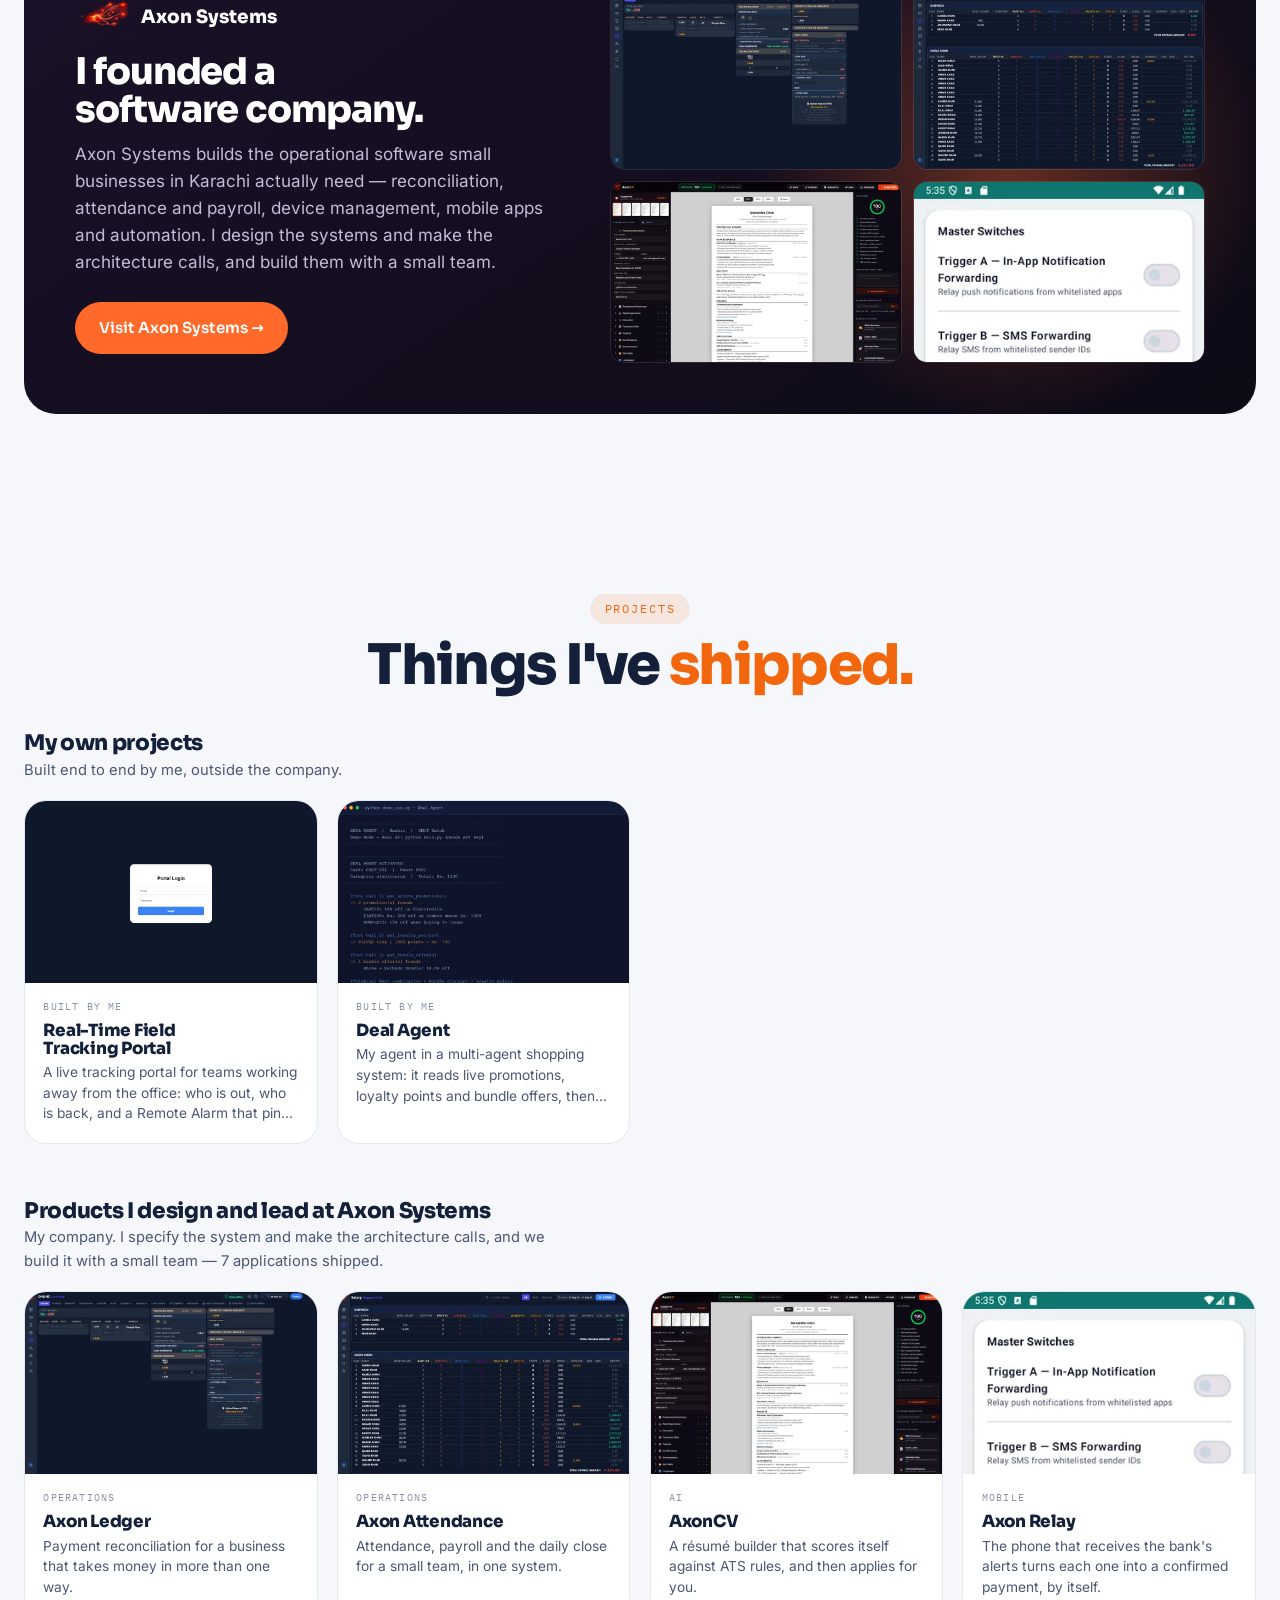
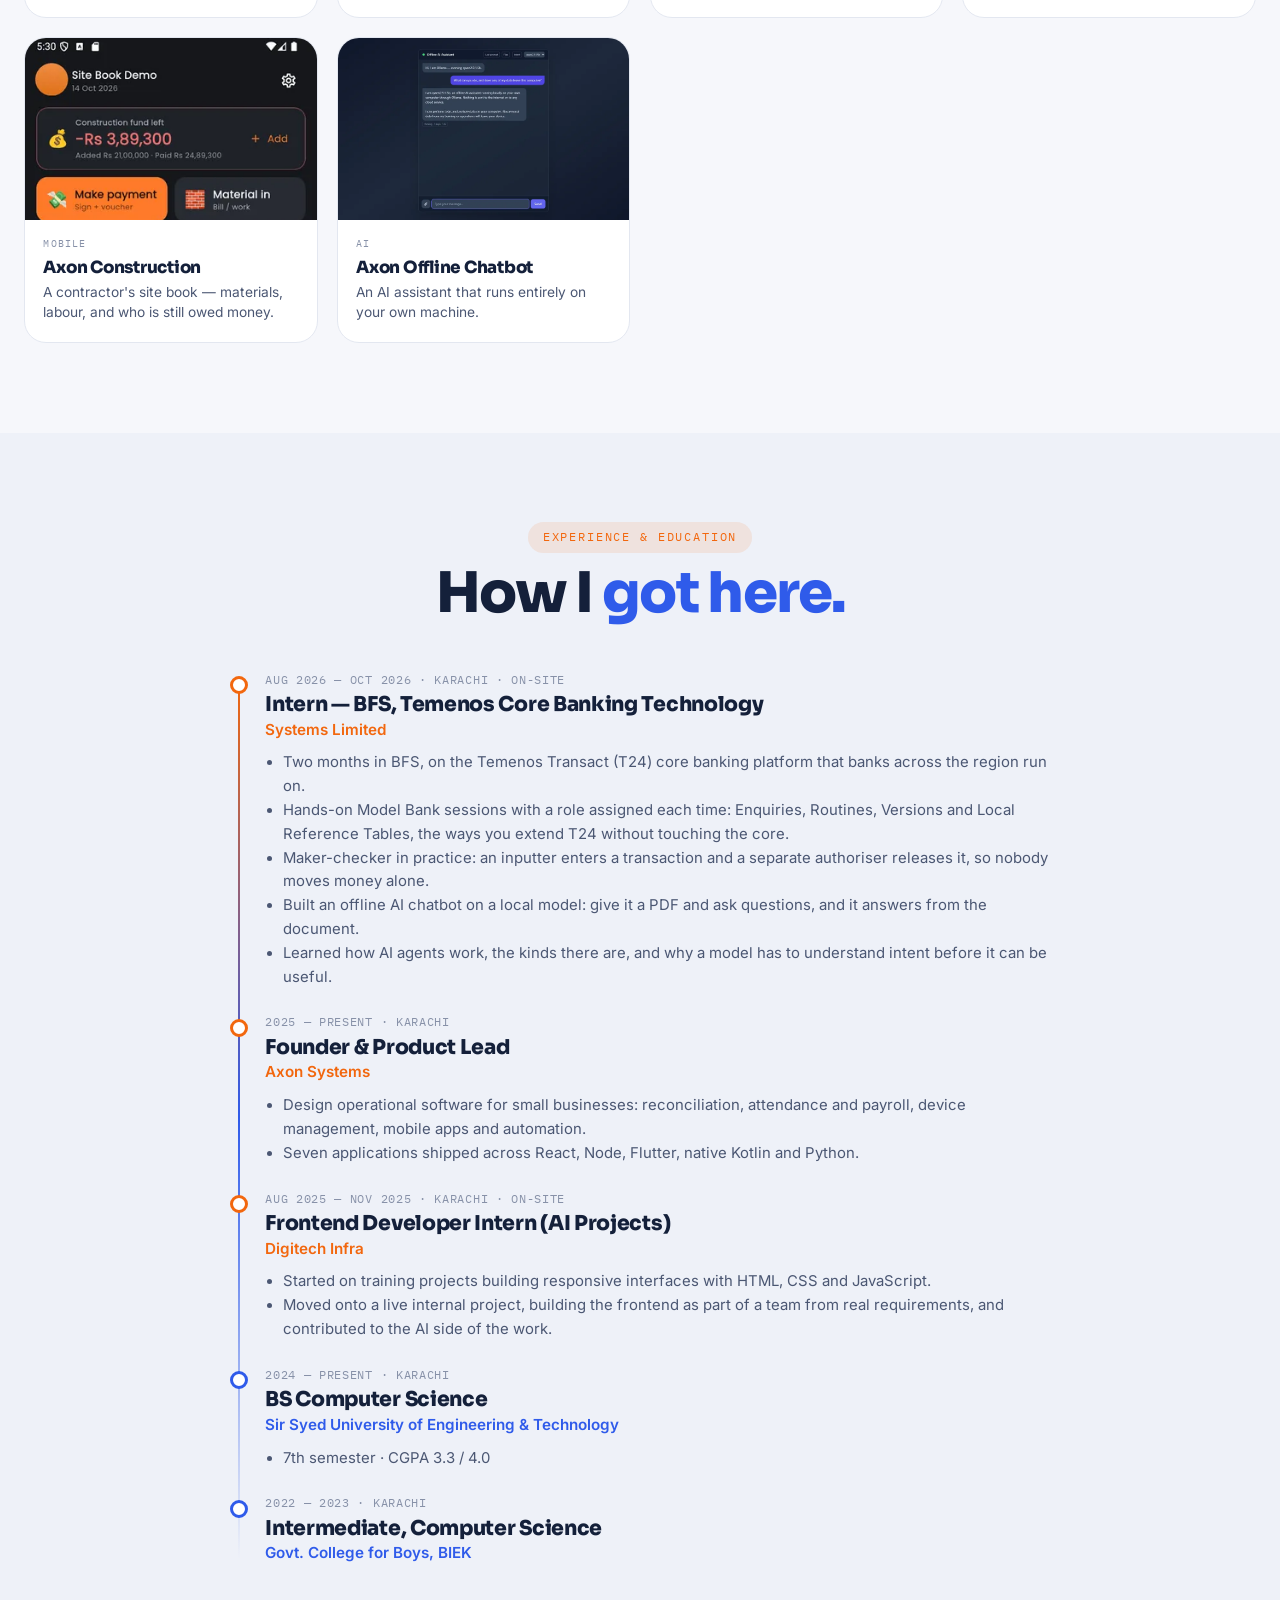
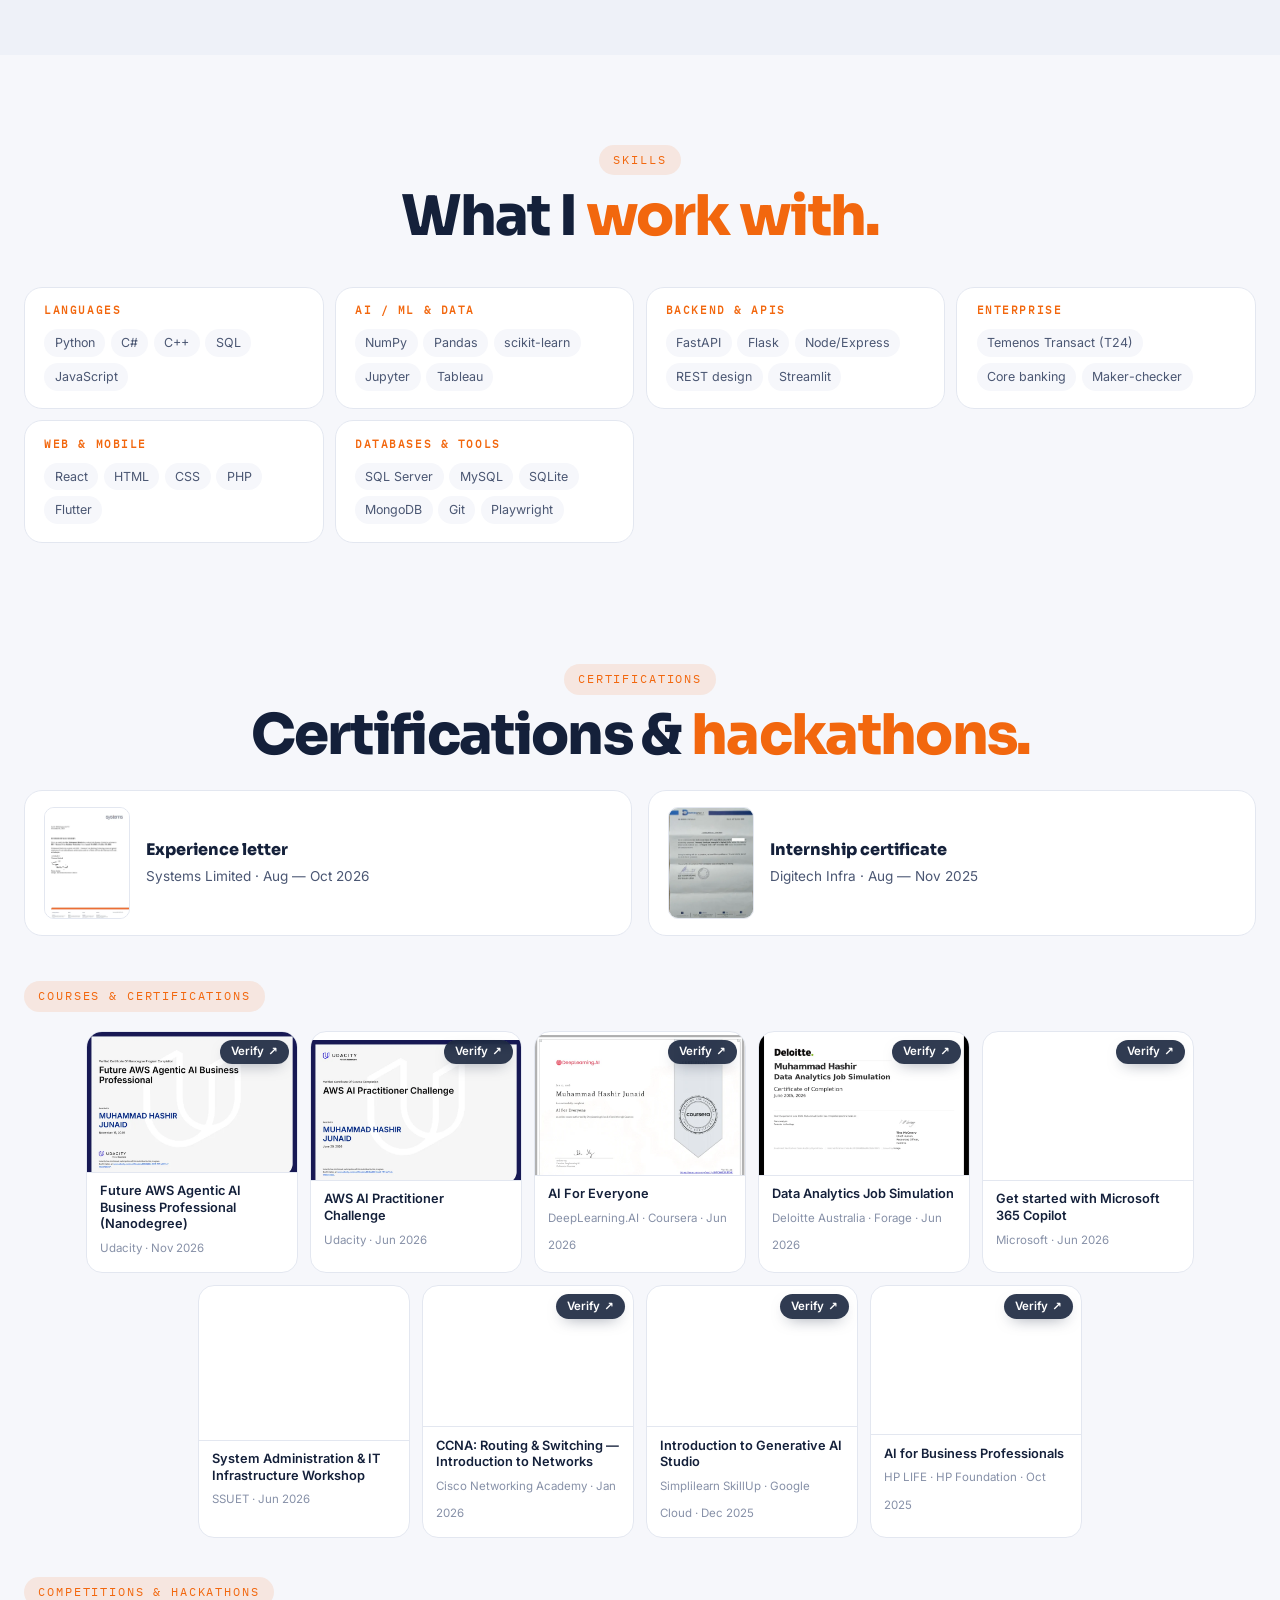
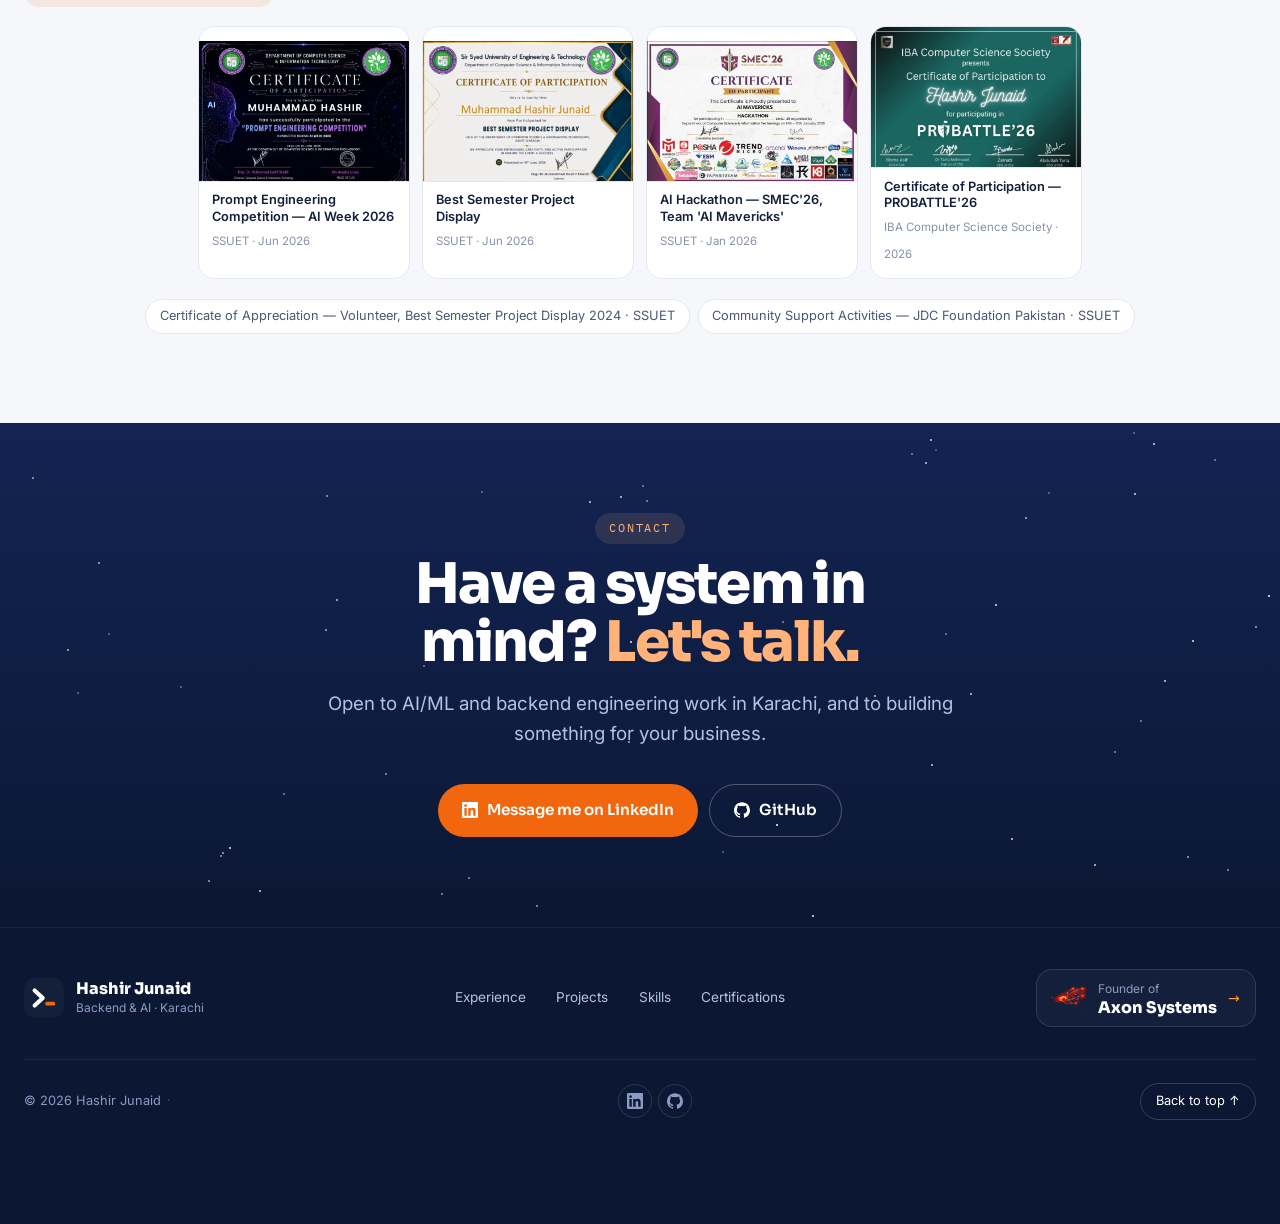
==== commit 944afbcb: "Publish 2026-11-28T13:19Z" ====
--- a/index.html
+++ b/index.html
@@ -25,19 +25,19 @@
 <meta name="twitter:image" content="https://hashirjunaid.me/assets/og.png">
 <meta property="profile:first_name" content="Hashir">
 <meta property="profile:last_name" content="Junaid">
-<link rel="icon" href="assets/favicon.svg?v=mx0f56xt" type="image/svg+xml">
+<link rel="icon" href="assets/favicon.svg?v=mx0ft8wy" type="image/svg+xml">
 <link rel="apple-touch-icon" href="assets/apple-touch-icon.png">
 <script type="application/ld+json">{"@context":"https://schema.org","@graph":[{"@type":"WebSite","@id":"https://hashirjunaid.me/#website","name":"Hashir Junaid","inLanguage":"en","publisher":{"@id":"https://hashirjunaid.me/#person"},"url":"https://hashirjunaid.me/"},{"@type":"ProfilePage","@id":"https://hashirjunaid.me/#profile","name":"Hashir Junaid — portfolio","inLanguage":"en","isPartOf":{"@id":"https://hashirjunaid.me/#website"},"mainEntity":{"@id":"https://hashirjunaid.me/#person"},"about":{"@id":"https://hashirjunaid.me/#person"},"url":"https://hashirjunaid.me/"},{"@type":"Person","@id":"https://hashirjunaid.me/#person","name":"Hashir Junaid","alternateName":["Muhammad Hashir Junaid","Muhammad Hashir"],"sameAs":["https://www.linkedin.com/in/hashir-junaid-1ab40227a","https://github.com/hashir13-debug"],"url":"https://hashirjunaid.me/","jobTitle":"Backend & AI Developer","description":"Backend and AI developer in Karachi, Computer Science student at SSUET, founder of Axon Systems, and former intern in Temenos core banking at Systems Limited.","image":"https://hashirjunaid.me/assets/avatar.webp","address":{"@type":"PostalAddress","addressLocality":"Karachi","addressRegion":"Sindh","addressCountry":"PK"},"nationality":{"@type":"Country","name":"Pakistan"},"worksFor":{"@id":"https://axonsystems.tech/#organization"},"alumniOf":[{"@type":"CollegeOrUniversity","name":"Sir Syed University of Engineering & Technology","alternateName":"SSUET","url":"https://www.ssuet.edu.pk/"},{"@type":"Organization","name":"Systems Limited","url":"https://www.systemsltd.com/"}],"knowsAbout":["Python","Backend development","REST APIs","FastAPI","Flask","Node.js","React","MongoDB","SQL","Artificial intelligence","Machine learning","Temenos Transact (T24)","Core banking","Android","Flutter"],"hasCredential":[{"@type":"EducationalOccupationalCredential","name":"Future AWS Agentic AI Business Professional (Nanodegree)","credentialCategory":"certificate","recognizedBy":{"@type":"Organization","name":"Udacity"}},{"@type":"EducationalOccupationalCredential","name":"AWS AI Practitioner Challenge","credentialCategory":"certificate","recognizedBy":{"@type":"Organization","name":"Udacity"}},{"@type":"EducationalOccupationalCredential","name":"AI For Everyone","credentialCategory":"certificate","recognizedBy":{"@type":"Organization","name":"DeepLearning.AI"}},{"@type":"EducationalOccupationalCredential","name":"Data Analytics Job Simulation","credentialCategory":"certificate","recognizedBy":{"@type":"Organization","name":"Deloitte Australia"}},{"@type":"EducationalOccupationalCredential","name":"Get started with Microsoft 365 Copilot","credentialCategory":"certificate","recognizedBy":{"@type":"Organization","name":"Microsoft"}},{"@type":"EducationalOccupationalCredential","name":"CCNA: Routing & Switching — Introduction to Networks","credentialCategory":"certificate","recognizedBy":{"@type":"Organization","name":"Cisco Networking Academy"}},{"@type":"EducationalOccupationalCredential","name":"System Administration & IT Infrastructure Workshop","credentialCategory":"certificate","recognizedBy":{"@type":"Organization","name":"SSUET"}},{"@type":"EducationalOccupationalCredential","name":"Prompt Engineering Competition — AI Week 2026","credentialCategory":"certificate","recognizedBy":{"@type":"Organization","name":"SSUET"}},{"@type":"EducationalOccupationalCredential","name":"Best Semester Project Display","credentialCategory":"certificate","recognizedBy":{"@type":"Organization","name":"SSUET"}},{"@type":"EducationalOccupationalCredential","name":"Certificate of Participation — PROBATTLE'26","credentialCategory":"certificate","recognizedBy":{"@type":"Organization","name":"IBA Computer Science Society"}},{"@type":"EducationalOccupationalCredential","name":"AI Hackathon — SMEC'26, Team 'AI Mavericks'","credentialCategory":"certificate","recognizedBy":{"@type":"Organization","name":"SSUET"}},{"@type":"EducationalOccupationalCredential","name":"AI for Business Professionals","credentialCategory":"certificate","recognizedBy":{"@type":"Organization","name":"HP LIFE"}},{"@type":"EducationalOccupationalCredential","name":"Introduction to Generative AI Studio","credentialCategory":"certificate","recognizedBy":{"@type":"Organization","name":"Simplilearn SkillUp"}},{"@type":"EducationalOccupationalCredential","name":"Certificate of Appreciation — Volunteer, Best Semester Project Display 2024","credentialCategory":"certificate","recognizedBy":{"@type":"Organization","name":"SSUET"}},{"@type":"EducationalOccupationalCredential","name":"Community Support Activities — JDC Foundation Pakistan","credentialCategory":"certificate","recognizedBy":{"@type":"Organization","name":"SSUET"}}],"knowsLanguage":["English","Urdu"]},{"@type":"Organization","@id":"https://axonsystems.tech/#organization","name":"Axon Systems","founder":{"@id":"https://hashirjunaid.me/#person"},"url":"https://axonsystems.tech/"}]}</script>
 <link rel="preload" as="font" type="font/woff2" href="assets/fonts/inter-400-latin.woff2" crossorigin>
 <link rel="preload" as="font" type="font/woff2" href="assets/fonts/sora-800-latin.woff2" crossorigin>
 <link rel="stylesheet" href="assets/fonts.css">
-<link rel="preload" as="image" href="assets/avatar.webp?v=mx0f56xt" fetchpriority="high">
-<link rel="stylesheet" href="assets/portfolio.css?v=mx0f56xt">
+<link rel="preload" as="image" href="assets/avatar.webp?v=mx0ft8wy" fetchpriority="high">
+<link rel="stylesheet" href="assets/portfolio.css?v=mx0ft8wy">
 </head>
 <body>
 
 <header class="pf-nav"><div class="pf-wrap pf-nav__in">
-  <a class="pf-brand" href="#top"><img src="assets/mark.svg?v=mx0f56xt" alt=""><span>Hashir Junaid</span></a>
+  <a class="pf-brand" href="#top"><img src="assets/mark.svg?v=mx0ft8wy" alt=""><span>Hashir Junaid</span></a>
   <nav class="pf-links"><a href="#experience">Experience</a><a href="#projects">Projects</a><a href="#skills">Skills</a><a href="#certifications">Certifications</a></nav>
   <a class="pf-cta" href="#contact"><i></i>Contact</a>
 </div></header>
@@ -49,7 +49,7 @@
       <div class="pf-hello" data-r><i></i>Karachi, Pakistan &middot; open to backend &amp; AI roles</div>
       <h1 data-r data-r-delay="80">Hashir Junaid</h1>
       <div class="pf-rolepills" data-r data-r-delay="160">
-        <span class="pf-rolepill"><img src="assets/axon-mark.png?v=mx0f56xt" alt="">Founder of <strong>&nbsp;Axon Systems</strong></span>
+        <span class="pf-rolepill"><img src="assets/axon-mark.png?v=mx0ft8wy" alt="">Founder of <strong>&nbsp;Axon Systems</strong></span>
         <span class="pf-rolepill pf-rolepill--logo">Ex-intern &middot; <img class="pf-sl" src="assets/logos/systems-limited.svg" alt=""><b>&nbsp;Limited</b></span>
       </div>
       <p class="pf-lede" style="margin-top:1.4rem" data-r data-r-delay="220">Computer Science at SSUET, Karachi. I build backend and AI software &mdash; and the systems my own businesses run on.</p>
@@ -66,7 +66,7 @@
       </div>
     </div>
     <div class="pf-portrait" data-r data-r-delay="140">
-      <div class="pf-portrait__img"><img src="assets/avatar.webp?v=mx0f56xt" alt="Hashir Junaid, backend and AI developer in Karachi" width="720" height="900" fetchpriority="high"></div>
+      <div class="pf-portrait__img"><img src="assets/avatar.webp?v=mx0ft8wy" alt="Hashir Junaid, backend and AI developer in Karachi" width="720" height="900" fetchpriority="high"></div>
     </div>
   </div></section>
 
@@ -93,7 +93,7 @@
   <section class="pf-section" id="company" style="padding-top:1rem"><div class="pf-wrap">
     <div class="pf-founder" data-r>
       <div>
-        <div class="pf-founder__mark"><img src="assets/axon-mark.png?v=mx0f56xt" alt="">Axon Systems</div>
+        <div class="pf-founder__mark"><img src="assets/axon-mark.png?v=mx0ft8wy" alt="">Axon Systems</div>
         <h2 class="pf-founder__h">I founded a software company.</h2>
         <p>Axon Systems builds the operational software small businesses in Karachi actually need &mdash; reconciliation, attendance and payroll, device management, mobile apps and automation. I design the systems and make the architecture calls, and build them with a small team.</p>
         <div class="pf-btns" style="margin-top:1.6rem">
@@ -136,42 +136,42 @@
       <h3>Products I design and lead at Axon Systems</h3>
       <p>My company. I specify the system and make the architecture calls, and we build it with a small team &mdash; 7 applications shipped.</p>
     </div>
-    <div class="pf-projects"><a href="https://axonsystems.tech/products/axon-ledger.html" class="pf-project" data-r data-r-delay="0">
+    <div class="pf-projects"><a href="https://axonsystems.tech/products/axon-ledger/" class="pf-project" data-r data-r-delay="0">
     <div class="pf-project__pic"><img src="assets/shots/axon-ledger/07-ledger-01-online@thumb.webp" alt="Axon Ledger — product screenshot" loading="lazy" decoding="async" width="760" height="475"></div>
     <div class="pf-project__b">
       <div class="pf-project__k">Operations</div>
       <h3>Axon Ledger</h3>
       <p>Payment reconciliation for a business that takes money in more than one way.</p>
     </div>
-  </a><a href="https://axonsystems.tech/products/axon-attendance.html" class="pf-project" data-r data-r-delay="70">
+  </a><a href="https://axonsystems.tech/products/axon-attendance/" class="pf-project" data-r data-r-delay="70">
     <div class="pf-project__pic"><img src="assets/shots/axon-attendance/04-salary@thumb.webp" alt="Axon Attendance — product screenshot" loading="lazy" decoding="async" width="760" height="475"></div>
     <div class="pf-project__b">
       <div class="pf-project__k">Operations</div>
       <h3>Axon Attendance</h3>
       <p>Attendance, payroll and the daily close for a small team, in one system.</p>
     </div>
-  </a><a href="https://axonsystems.tech/products/axon-cv.html" class="pf-project" data-r data-r-delay="140">
+  </a><a href="https://axonsystems.tech/products/axon-cv/" class="pf-project" data-r data-r-delay="140">
     <div class="pf-project__pic"><img src="assets/shots/axon-cv/02-builder@thumb.webp" alt="AxonCV — product screenshot" loading="lazy" decoding="async" width="760" height="475"></div>
     <div class="pf-project__b">
       <div class="pf-project__k">AI</div>
       <h3>AxonCV</h3>
       <p>A résumé builder that scores itself against ATS rules, and then applies for you.</p>
     </div>
-  </a><a href="https://axonsystems.tech/products/axon-relay.html" class="pf-project" data-r data-r-delay="210">
+  </a><a href="https://axonsystems.tech/products/axon-relay/" class="pf-project" data-r data-r-delay="210">
     <div class="pf-project__pic"><img src="assets/shots/axon-relay/01-relay-launch@thumb.webp" alt="Axon Relay — product screenshot" loading="lazy" decoding="async" width="760" height="475"></div>
     <div class="pf-project__b">
       <div class="pf-project__k">Mobile</div>
       <h3>Axon Relay</h3>
       <p>The phone that receives the bank's alerts turns each one into a confirmed payment, by itself.</p>
     </div>
-  </a><a href="https://axonsystems.tech/products/axon-construction.html" class="pf-project" data-r data-r-delay="0">
+  </a><a href="https://axonsystems.tech/products/axon-construction/" class="pf-project" data-r data-r-delay="0">
     <div class="pf-project__pic"><img src="assets/shots/axon-construction/02-home@thumb.webp" alt="Axon Construction — product screenshot" loading="lazy" decoding="async" width="760" height="475"></div>
     <div class="pf-project__b">
       <div class="pf-project__k">Mobile</div>
       <h3>Axon Construction</h3>
       <p>A contractor's site book — materials, labour, and who is still owed money.</p>
     </div>
-  </a><a href="https://axonsystems.tech/products/axon-offline-chatbot.html" class="pf-project" data-r data-r-delay="70">
+  </a><a href="https://axonsystems.tech/products/axon-offline-chatbot/" class="pf-project" data-r data-r-delay="70">
     <div class="pf-project__pic"><img src="assets/shots/axon-offline-chatbot/02-chat-reply@thumb.webp" alt="Axon Offline Chatbot — product screenshot" loading="lazy" decoding="async" width="760" height="475"></div>
     <div class="pf-project__b">
       <div class="pf-project__k">AI</div>
@@ -356,9 +356,9 @@
 
 <footer class="pf-foot"><div class="pf-wrap">
   <div class="pf-foot__top">
-    <a class="pf-foot__me" href="#top"><img src="assets/mark.svg?v=mx0f56xt" alt=""><span><b>Hashir Junaid</b><small>Backend &amp; AI &middot; Karachi</small></span></a>
+    <a class="pf-foot__me" href="#top"><img src="assets/mark.svg?v=mx0ft8wy" alt=""><span><b>Hashir Junaid</b><small>Backend &amp; AI &middot; Karachi</small></span></a>
     <nav class="pf-foot__links"><a href="#experience">Experience</a><a href="#projects">Projects</a><a href="#skills">Skills</a><a href="#certifications">Certifications</a></nav>
-    <a class="pf-foot__axon" href="https://axonsystems.tech/"><img src="assets/axon-mark.png?v=mx0f56xt" alt=""><span><small>Founder of</small><b>Axon Systems</b></span><i aria-hidden="true">&rarr;</i></a>
+    <a class="pf-foot__axon" href="https://axonsystems.tech/"><img src="assets/axon-mark.png?v=mx0ft8wy" alt=""><span><small>Founder of</small><b>Axon Systems</b></span><i aria-hidden="true">&rarr;</i></a>
   </div>
   <div class="pf-foot__bottom">
     <span>&copy; 2026 Hashir Junaid<button class="pf-dot" type="button" data-logkey tabindex="-1" aria-hidden="true">&middot;</button></span>
@@ -455,8 +455,8 @@
 </svg>
 </div>
 </div>
-<script src="assets/portfolio.js?v=mx0f56xt" defer></script>
+<script src="assets/portfolio.js?v=mx0ft8wy" defer></script>
 <script>window.__visit={"endpoint":"https://script.google.com/macros/s/AKfycbwnRuq_QsObKcA_D1HWyAIx5LwlNRXFtO9GyD9npajEY-5V8hHDnDEmbQpCcthvyTMK/exec","sheet":""};</script>
-<script src="assets/visitlog.js?v=mx0f56xt" defer></script>
+<script src="assets/visitlog.js?v=mx0ft8wy" defer></script>
 </body>
 </html>
